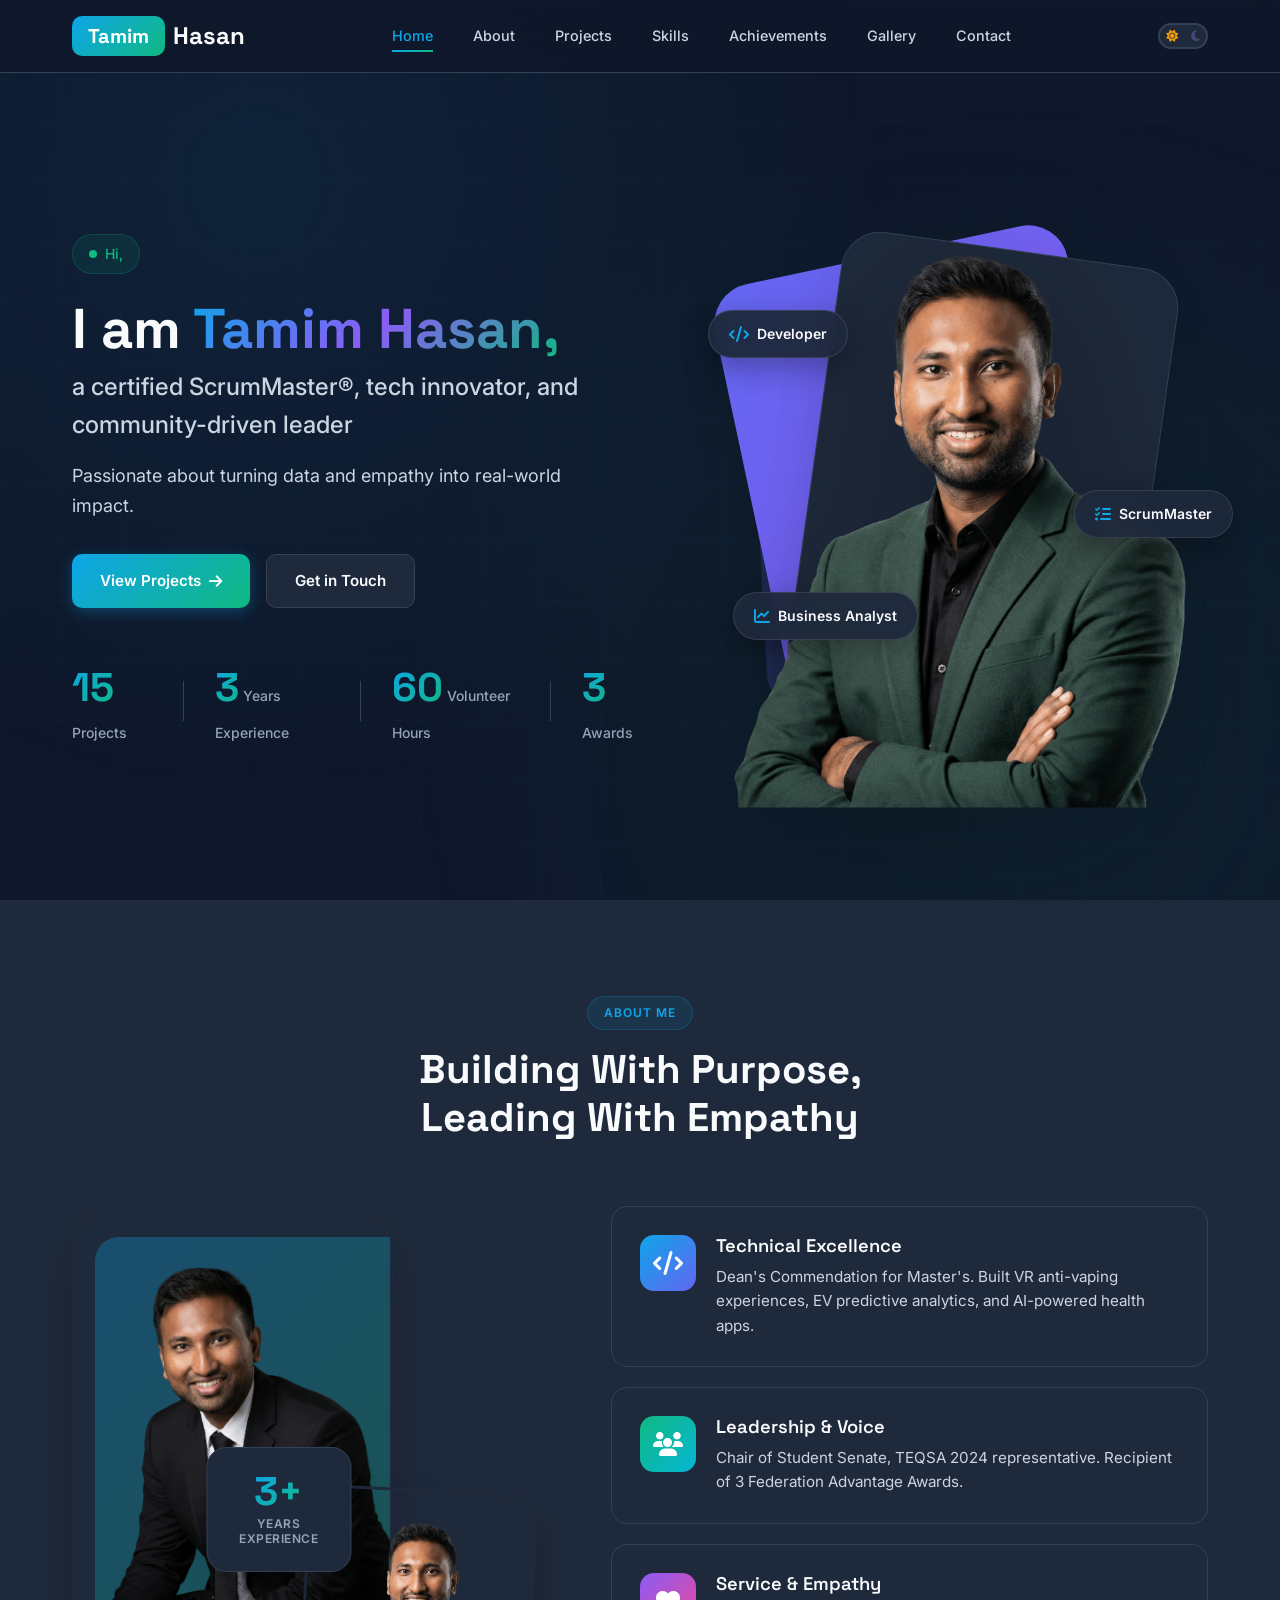
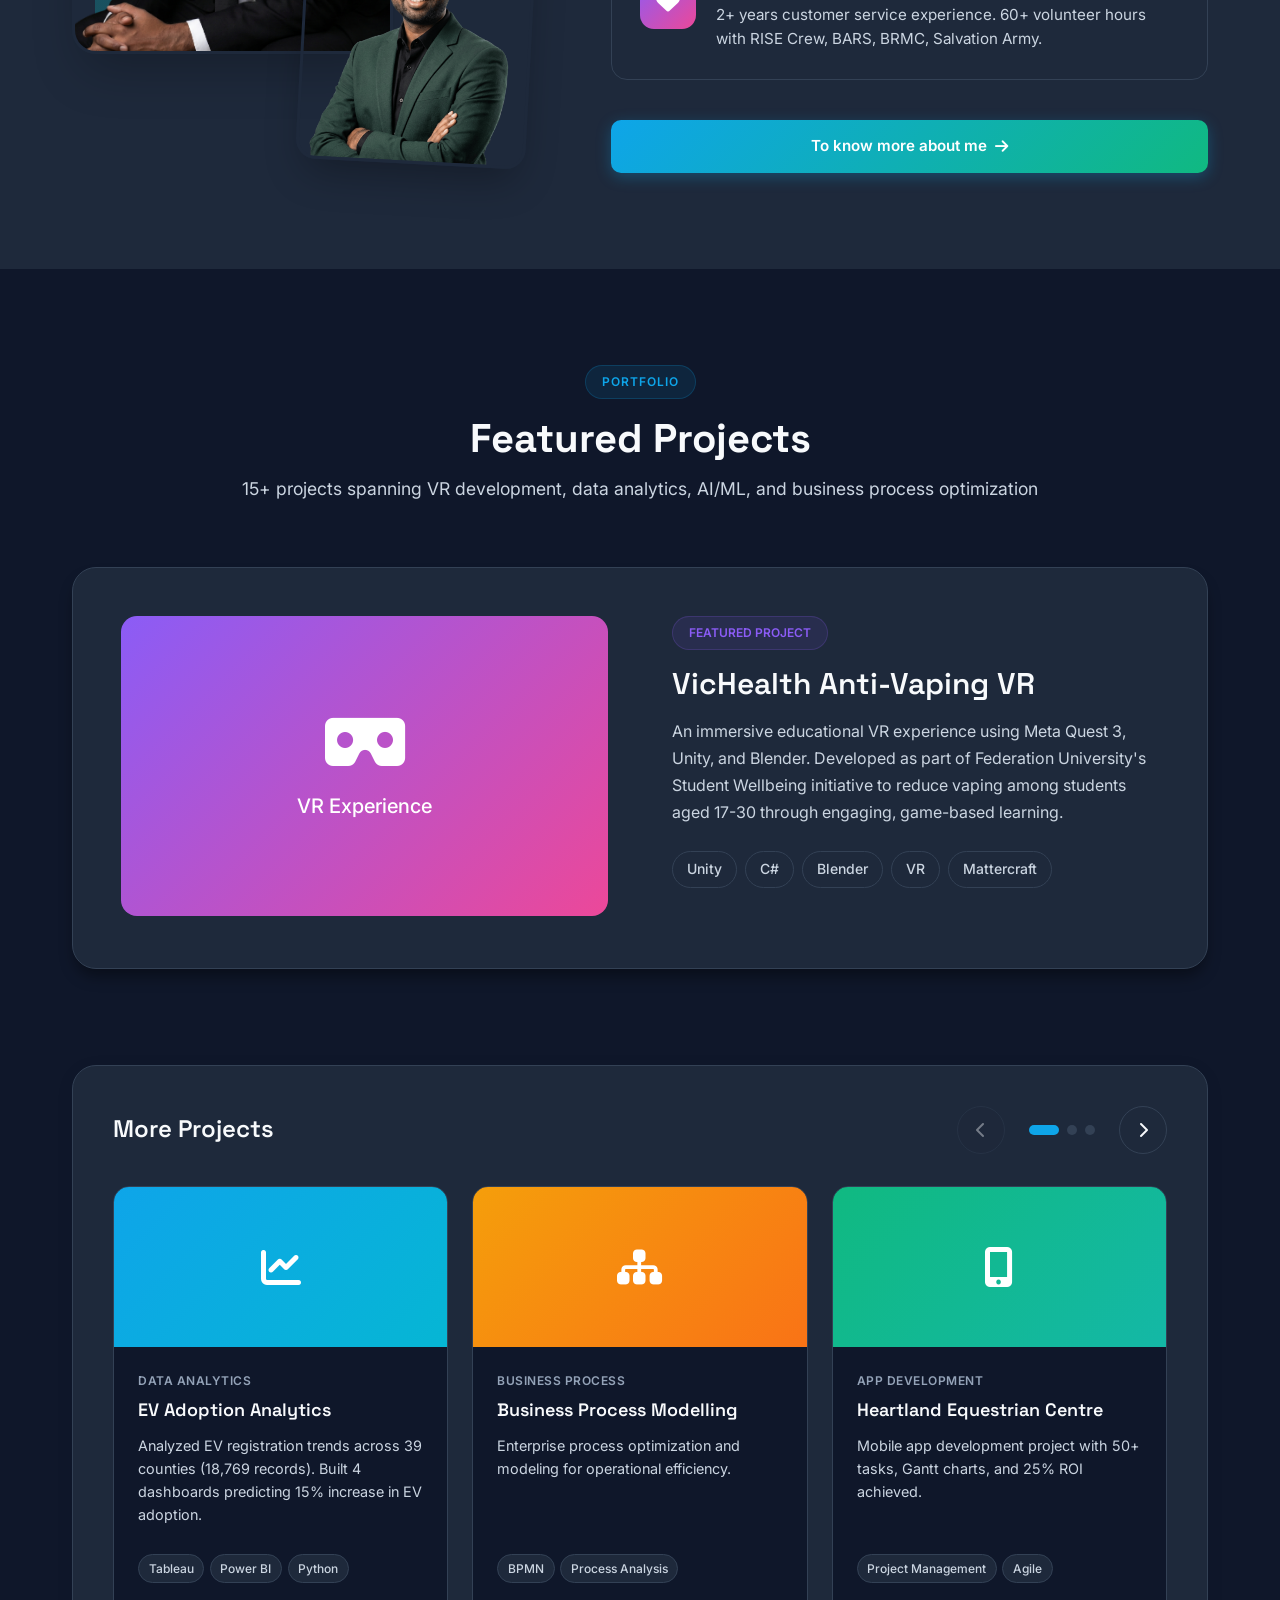
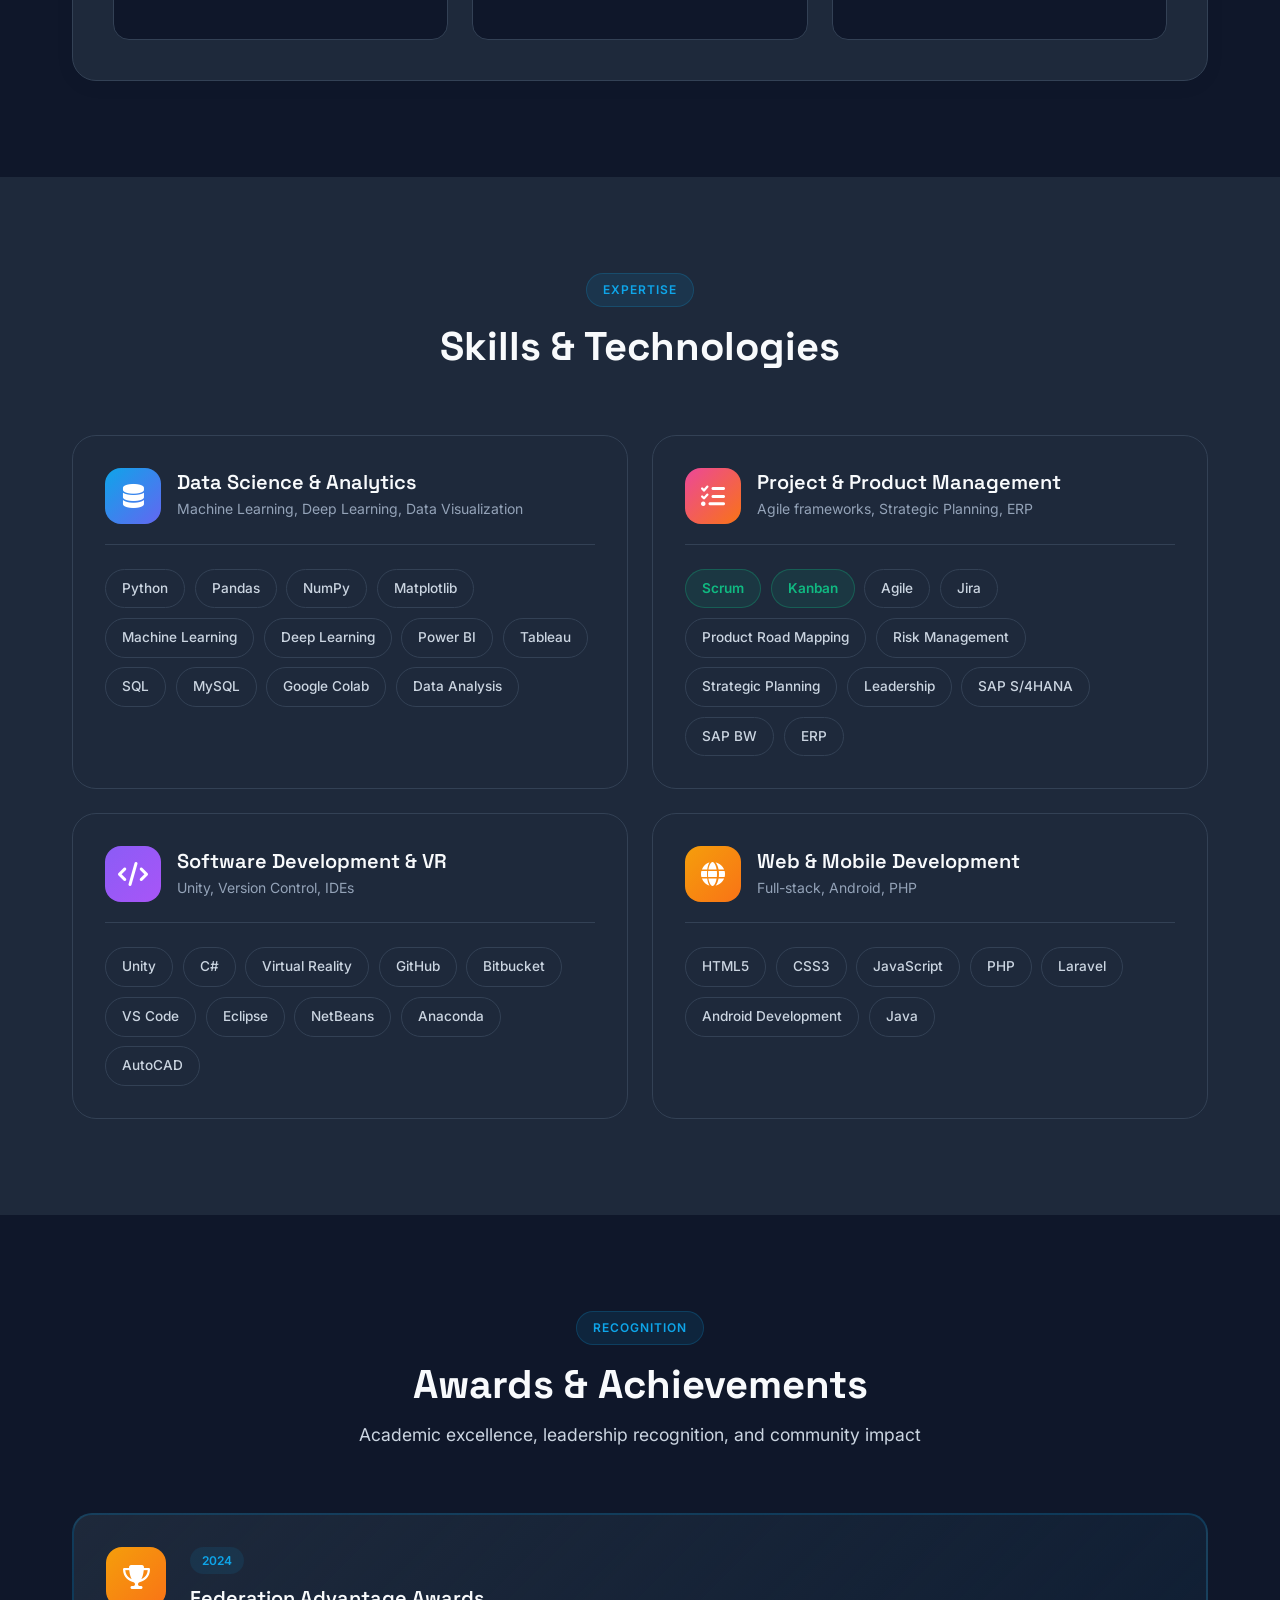
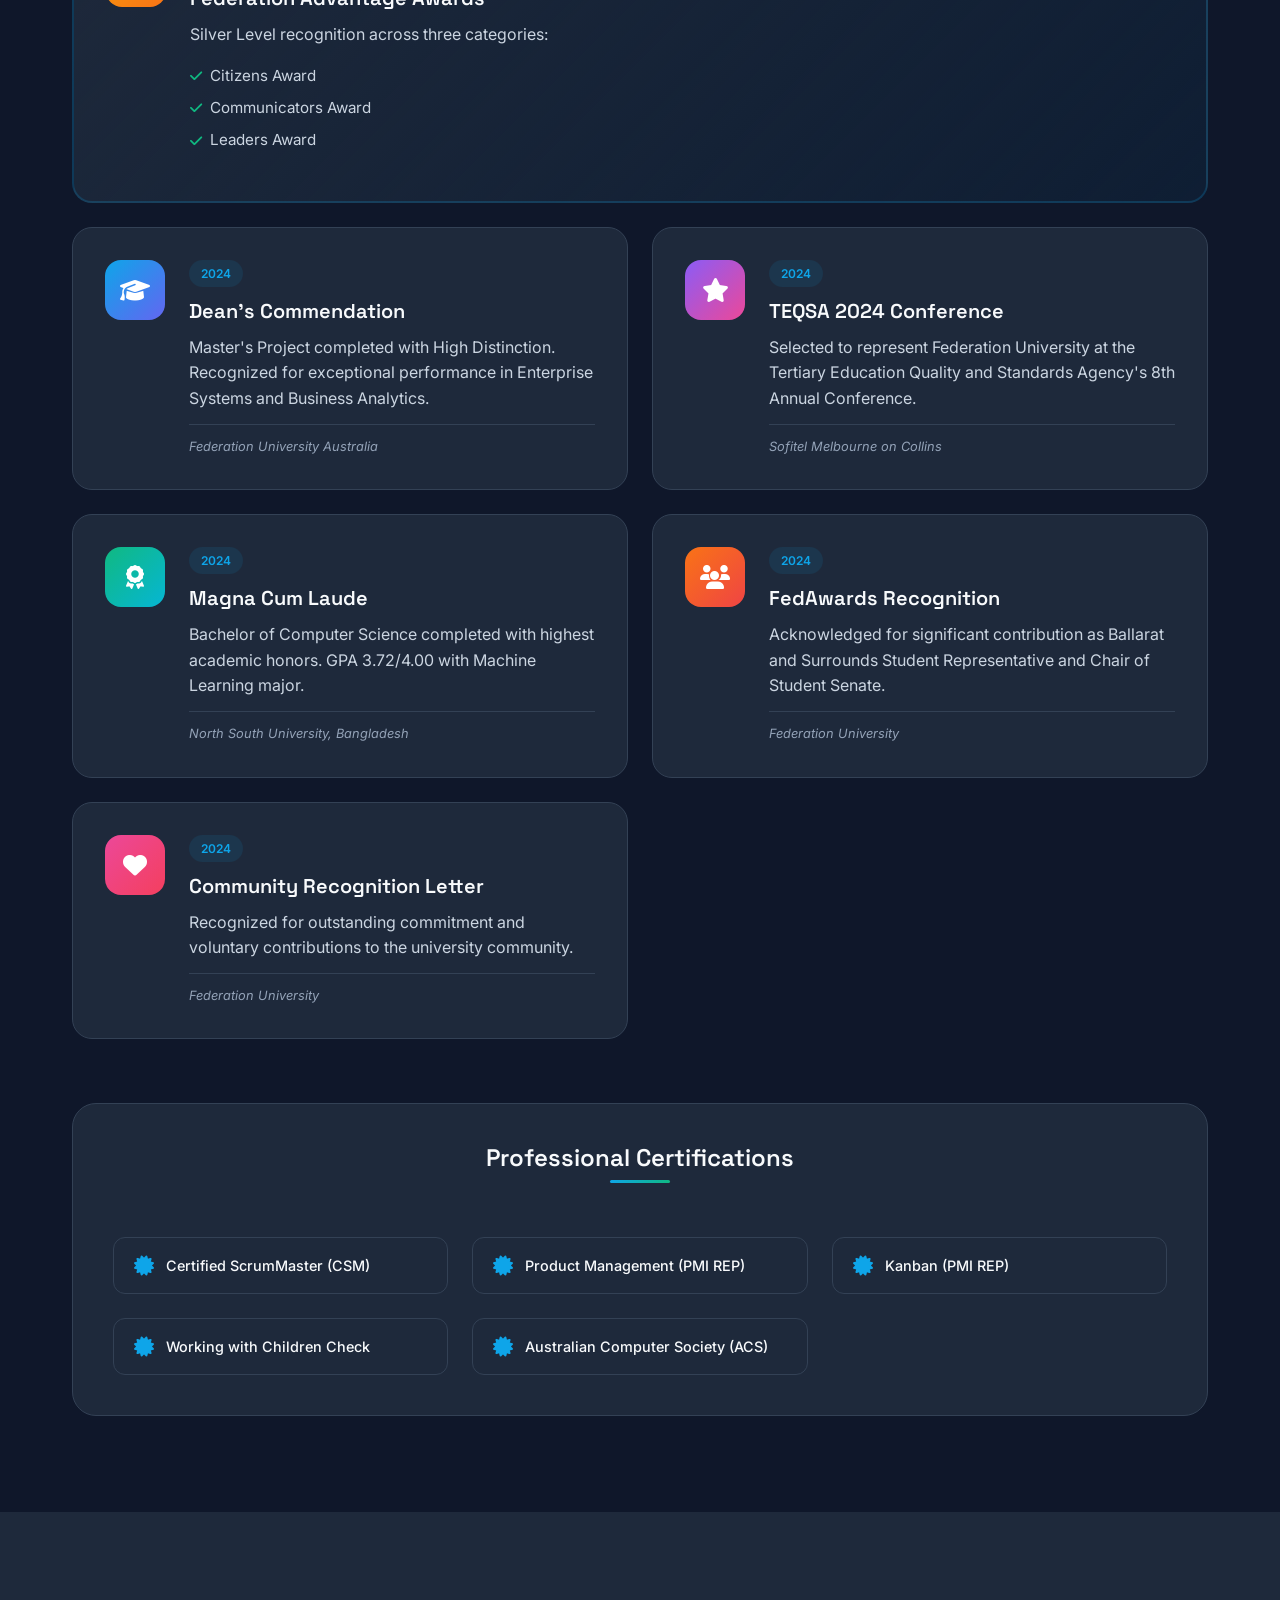
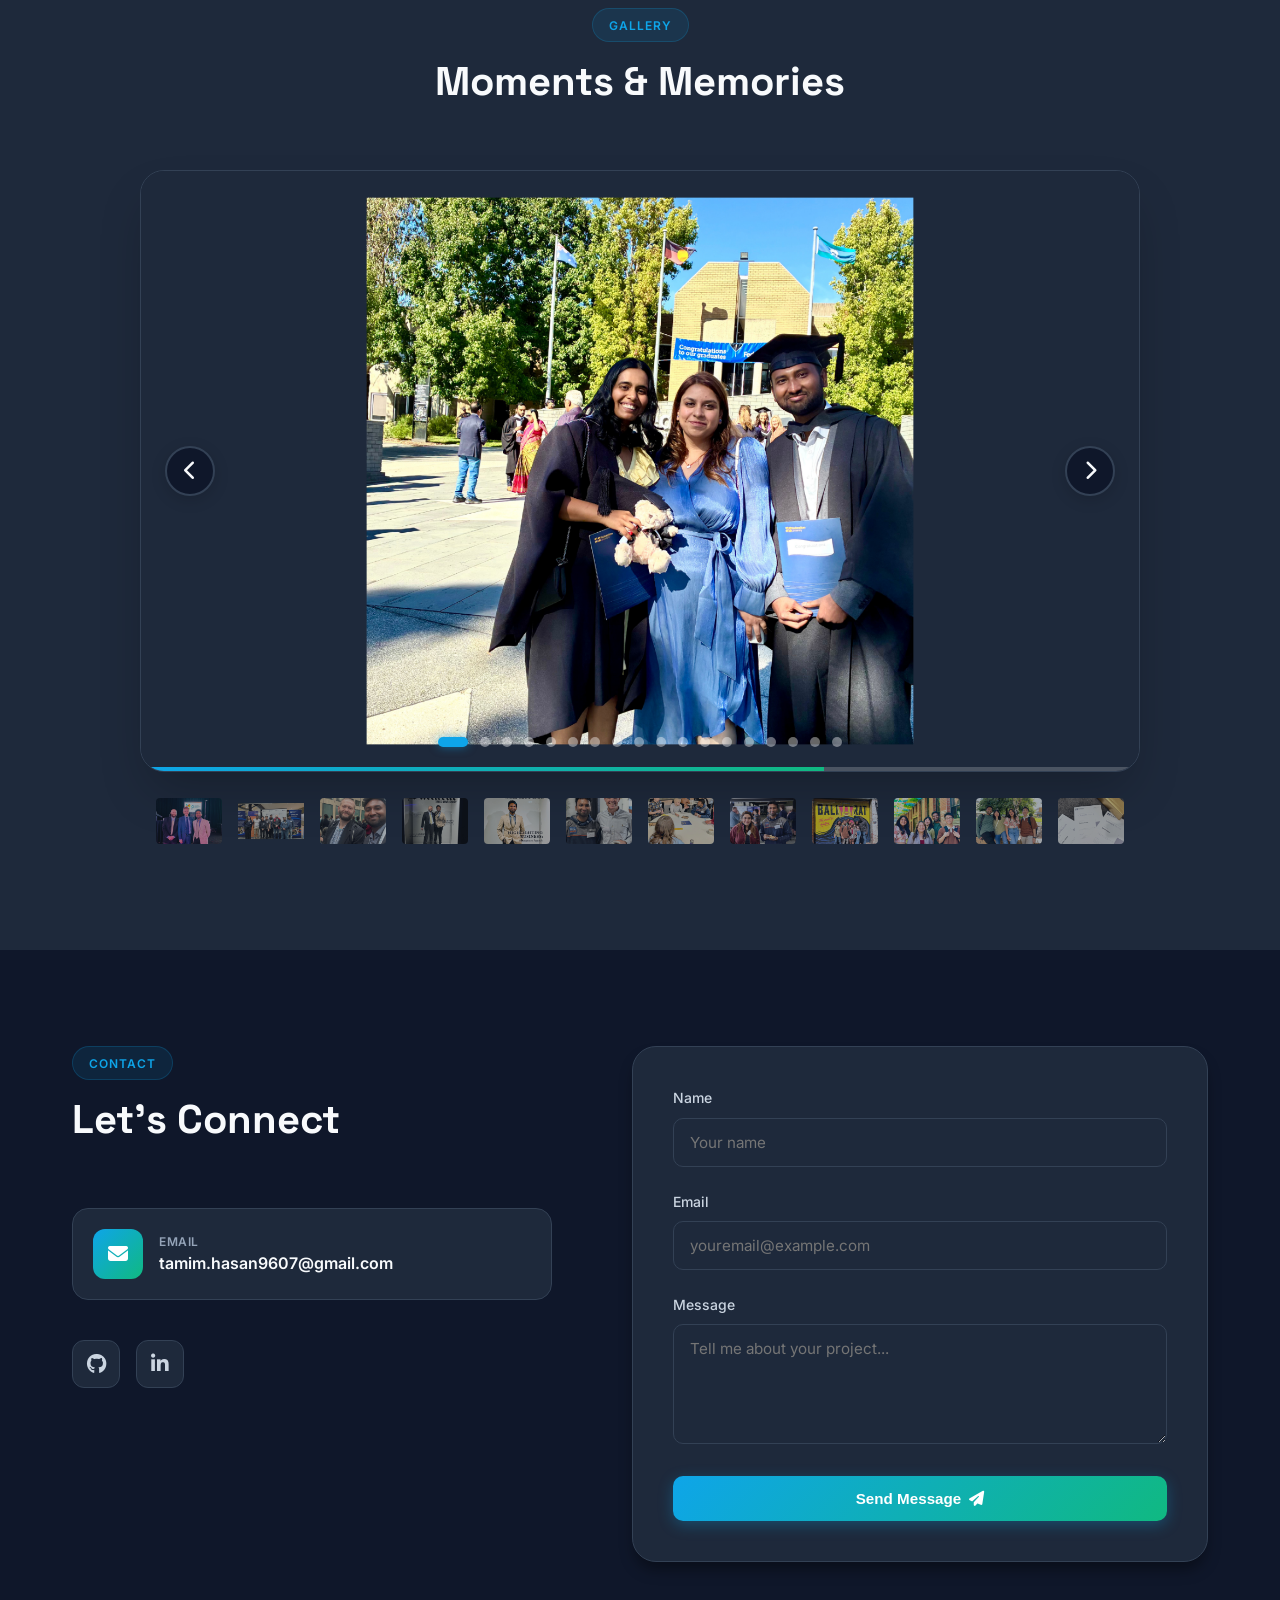
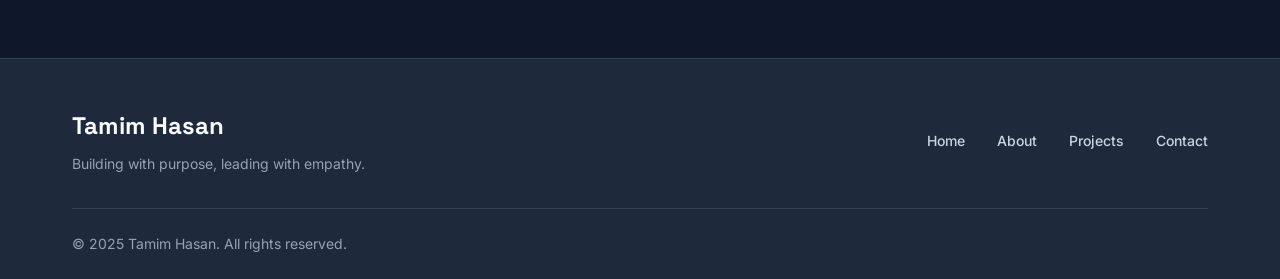
==== index.html @ 3835bb91 "c" ====
<!DOCTYPE html>
<html lang="en" data-theme="dark">
<head>
    <meta charset="UTF-8">
    <meta name="viewport" content="width=device-width, initial-scale=1.0">
    <title>Tamim Hasan | Tech Innovator & ScrumMaster</title>

    <link rel="preconnect" href="https://fonts.googleapis.com">
    <link rel="preconnect" href="https://fonts.gstatic.com" crossorigin>
    <link href="https://fonts.googleapis.com/css2?family=Inter:wght@300;400;500;600;700&family=Space+Grotesk:wght@500;600;700&display=swap" rel="stylesheet">
    <link rel="stylesheet" href="https://cdnjs.cloudflare.com/ajax/libs/font-awesome/6.4.0/css/all.min.css">

    <link rel="stylesheet" href="styles.css">
<base target="_blank">
</head>
<body>
    <div class="bg-pattern"></div>
    <div class="bg-gradient"></div>

    <nav class="navbar" id="navbar">
        <div class="nav-container">
            <a href="#home" class="nav-logo">
                <span class="logo-mark">Tamim</span>
                <span class="logo-text">Hasan</span>
            </a>

            <ul class="nav-menu" id="navMenu">
                <li><a href="#home" class="nav-link active">Home</a></li>
                <li><a href="#about" class="nav-link">About</a></li>
                <li><a href="#projects" class="nav-link">Projects</a></li>
                <li><a href="#skills" class="nav-link">Skills</a></li>
                <li><a href="#achievements" class="nav-link">Achievements</a></li>
                <li><a href="#gallery" class="nav-link">Gallery</a></li>
                <li><a href="#contact" class="nav-link">Contact</a></li>
            </ul>

            <div class="nav-actions">
                <button class="theme-toggle" id="themeToggle" aria-label="Toggle theme">
                    <i class="fas fa-sun"></i>
                    <i class="fas fa-moon"></i>
                </button>
                <button class="hamburger" id="hamburger" aria-label="Menu">
                    <span></span>
                    <span></span>
                </button>
            </div>
        </div>
    </nav>

    <section id="home" class="hero">
        <div class="hero-container">
            <div class="hero-content" data-animate="fade-up">
                <div class="hero-badge">
                    <span class="badge-pulse"></span>
                    <span>Hi,</span>
                </div>

                <h1 class="hero-title">
                    I am <span class="text-gradient">Tamim Hasan,</span>
                </h1>

                <p class="hero-subtitle">
                    a certified ScrumMaster®, tech innovator, and community-driven leader
                </p>

                <p class="hero-description">
                    Passionate about turning data and empathy into real-world impact.
                </p>

                <div class="hero-actions">
                    <a href="#projects" class="btn btn-primary">
                        View Projects <i class="fas fa-arrow-right"></i>
                    </a>
                    <a href="#contact" class="btn btn-secondary">Get in Touch</a>
                </div>

                <div class="hero-stats">
                    <div class="stat-item">
                        <span class="stat-number" data-count="15">0</span>
                        <span class="stat-label">Projects</span>
                    </div>
                    <div class="stat-divider"></div>
                    <div class="stat-item">
                        <span class="stat-number" data-count="3">0</span>
                        <span class="stat-label">Years Experience</span>
                    </div>
                    <div class="stat-divider"></div>
                    <div class="stat-item">
                        <span class="stat-number" data-count="60">0</span>
                        <span class="stat-label">Volunteer Hours</span>
                    </div>
                    <div class="stat-divider"></div>
                    <div class="stat-item">
                        <span class="stat-number" data-count="3">0</span>
                        <span class="stat-label">Awards</span>
                    </div>
                </div>
            </div>

            <div class="hero-visual" data-animate="fade-up" data-delay="200">
                <div class="geometric-profile">
                    <div class="geo-shape shape-1"></div>
                    <div class="geo-shape shape-2"></div>
                    <div class="geo-shape shape-3"></div>

                    <div class="geo-image-container">
                        <img src="tamim.png" alt="Tamim Hasan" class="geo-image">
                    </div>

                    <div class="floating-tag tag-dev">
                        <i class="fas fa-code"></i>
                        <span>Developer</span>
                    </div>

                    <div class="floating-tag tag-scrum">
                        <i class="fas fa-tasks"></i>
                        <span>ScrumMaster</span>
                    </div>

                    <div class="floating-tag tag-analyst">
                        <i class="fas fa-chart-line"></i>
                        <span>Business Analyst</span>
                    </div>
                </div>
            </div>
        </div>
    </section>

<section id="about" class="about section-padding">
    <div class="container">
        <div class="section-header" data-animate="fade-up">
            <span class="section-tag">About Me</span>
            <h2 class="section-title">Building With Purpose,<br>Leading With Empathy</h2>
        </div>

        <div class="about-grid-modern">
            <!-- Left: Visual Story -->
            <div class="about-visual-story" data-animate="fade-right">
                <div class="image-collage">
                    <div class="image-main">
                        <img src="tamim3.png" alt="Tamim Hasan Portrait" class="img-main">
                        <div class="image-accent-shape"></div>
                    </div>
                    <div class="image-secondary">
                        <img src="tamim.png" alt="Tamim Hasan Professional" class="img-secondary">
                    </div>
                    <div class="experience-float">
                        <span class="exp-number">3+</span>
                        <span class="exp-text">Years<br>Experience</span>
                    </div>
                </div>
            </div>

            <!-- Right: Content -->
            <div class="about-content-modern" data-animate="fade-left">


                <div class="info-cards-grid">
                    <div class="info-card-modern">
                        <div class="card-icon blue">
                            <i class="fas fa-code"></i>
                        </div>
                        <div class="card-content">
                            <h3>Technical Excellence</h3>
                            <p>Dean's Commendation for Master's. Built VR anti-vaping experiences, EV predictive analytics, and AI-powered health apps.</p>
                        </div>
                        <div class="card-hover-line"></div>
                    </div>

                    <div class="info-card-modern">
                        <div class="card-icon green">
                            <i class="fas fa-users"></i>
                        </div>
                        <div class="card-content">
                            <h3>Leadership & Voice</h3>
                            <p>Chair of Student Senate, TEQSA 2024 representative. Recipient of 3 Federation Advantage Awards.</p>
                        </div>
                        <div class="card-hover-line"></div>
                    </div>

                    <div class="info-card-modern">
                        <div class="card-icon purple">
                            <i class="fas fa-heart"></i>
                        </div>
                        <div class="card-content">
                            <h3>Service & Empathy</h3>
                            <p>2+ years customer service experience. 60+ volunteer hours with RISE Crew, BARS, BRMC, Salvation Army.</p>
                        </div>
                        <div class="card-hover-line"></div>
                    </div>
                </div>
                <a href="about-details.html"  class="btn btn-primary">
                        To know more about me <i class="fas fa-arrow-right"></i>
                    </a>
            </div>
        </div>
    </div>
</section>

<section id="projects" class="projects section-padding">
    <div class="container">
        <div class="section-header" data-animate="fade-up">
            <span class="section-tag">Portfolio</span>
            <h2 class="section-title">Featured Projects</h2>
            <p class="section-subtitle">15+ projects spanning VR development, data analytics, AI/ML, and business process optimization</p>
        </div>

        <div class="projects-wrapper">
            <!-- Featured Project -->
             <a href="vr-project.html" style="text-decoration: none; display: block;">
                <div class="project-featured" data-animate="fade-up">
                    <div class="project-image">
                        <div class="project-frame purple-gradient">
                            <i class="fas fa-vr-cardboard"></i>
                            <span>VR Experience</span>
                        </div>
                    </div>
                    <div class="project-details">
                        <span class="project-label">Featured Project</span>

                        <h3 class="project-title">VicHealth Anti-Vaping VR</h3>
                        <p class="project-desc">An immersive educational VR experience using Meta Quest 3, Unity, and Blender. Developed as part of Federation University's Student Wellbeing initiative to reduce vaping among students aged 17-30 through engaging, game-based learning.</p>
                        <div class="tech-tags">
                            <span class="tech-tag">Unity</span>
                            <span class="tech-tag">C#</span>
                            <span class="tech-tag">Blender</span>
                            <span class="tech-tag">VR</span>
                            <span class="tech-tag">Mattercraft</span>
                        </div>
                    </div>
                </div>
            </a>



            <!-- Carousel Container -->
            <div class="projects-carousel-container" data-animate="fade-up" data-delay="200">
                <div class="carousel-header">
                    <h3 class="carousel-title">More Projects</h3>
                    <div class="carousel-controls">
                        <button class="carousel-btn prev" id="prevBtn" aria-label="Previous projects">
                            <i class="fas fa-chevron-left"></i>
                        </button>
                        <div class="carousel-dots" id="carouselDots">
                            <span class="dot active"></span>
                            <span class="dot"></span>
                            <span class="dot"></span>
                        </div>
                        <button class="carousel-btn next" id="nextBtn" aria-label="Next projects">
                            <i class="fas fa-chevron-right"></i>
                        </button>
                    </div>
                </div>

                <div class="carousel-wrapper">
                    <div class="carousel-track" id="carouselTrack">
                        <!-- Project 1 -->
                        <div class="carousel-slide">
                            <div class="project-card">
                                <div class="card-image blue-gradient">
                                    <i class="fas fa-chart-line"></i>
                                </div>
                                <div class="card-body">
                                    <span class="card-category">Data Analytics</span>
                                    <h4>EV Adoption Analytics</h4>
                                    <p>Analyzed EV registration trends across 39 counties (18,769 records). Built 4 dashboards predicting 15% increase in EV adoption.</p>
                                    <div class="tech-tags small">
                                        <span class="tech-tag">Tableau</span>
                                        <span class="tech-tag">Power BI</span>
                                        <span class="tech-tag">Python</span>
                                    </div>
                                </div>
                            </div>
                        </div>

                        <!-- Project 2 -->
                        <div class="carousel-slide">
                            <div class="project-card">
                                <div class="card-image orange-gradient">
                                    <i class="fas fa-sitemap"></i>
                                </div>
                                <div class="card-body">
                                    <span class="card-category">Business Process</span>
                                    <h4>Business Process Modelling</h4>
                                    <p>Enterprise process optimization and modeling for operational efficiency.</p>
                                    <div class="tech-tags small">
                                        <span class="tech-tag">BPMN</span>
                                        <span class="tech-tag">Process Analysis</span>
                                    </div>
                                </div>
                            </div>
                        </div>

                        <!-- Project 3 -->
                        <div class="carousel-slide">
                            <div class="project-card">
                                <div class="card-image green-gradient">
                                    <i class="fas fa-mobile-alt"></i>
                                </div>
                                <div class="card-body">
                                    <span class="card-category">App Development</span>
                                    <h4>Heartland Equestrian Centre</h4>
                                    <p>Mobile app development project with 50+ tasks, Gantt charts, and 25% ROI achieved.</p>
                                    <div class="tech-tags small">
                                        <span class="tech-tag">Project Management</span>
                                        <span class="tech-tag">Agile</span>
                                    </div>
                                </div>
                            </div>
                        </div>

                        <!-- Project 4 -->
                        <div class="carousel-slide">
                            <div class="project-card">
                                <div class="card-image pink-gradient">
                                    <i class="fas fa-bicycle"></i>
                                </div>
                                <div class="card-body">
                                    <span class="card-category">ERP Research</span>
                                    <h4>Global Bike Group ERP</h4>
                                    <p>Evaluated SAP S/4HANA, Oracle ERP Cloud, and Microsoft Dynamics for supply chain management.</p>
                                    <div class="tech-tags small">
                                        <span class="tech-tag">SAP</span>
                                        <span class="tech-tag">ERP</span>
                                        <span class="tech-tag">Research</span>
                                    </div>
                                </div>
                            </div>
                        </div>

                        <!-- Project 5 -->
                        <div class="carousel-slide">
                            <div class="project-card">
                                <div class="card-image red-gradient">
                                    <i class="fas fa-link"></i>
                                </div>
                                <div class="card-body">
                                    <span class="card-category">Blockchain</span>
                                    <h4>Blockchain in Supply Chains</h4>
                                    <p>Research on blockchain integration for sustainability. Identified 7 adoption barriers and 5 recommendations.</p>
                                    <div class="tech-tags small">
                                        <span class="tech-tag">Blockchain</span>
                                        <span class="tech-tag">Sustainability</span>
                                    </div>
                                </div>
                            </div>
                        </div>

                        <!-- Project 6 -->
                        <div class="carousel-slide">
                            <div class="project-card">
                                <div class="card-image teal-gradient">
                                    <i class="fas fa-fingerprint"></i>
                                </div>
                                <div class="card-body">
                                    <span class="card-category">Research</span>
                                    <h4>Biometrics Impact Study</h4>
                                    <p>Privacy & Public Perception in Supermarket Shopping - research on biometric technology acceptance.</p>
                                    <div class="tech-tags small">
                                        <span class="tech-tag">Research</span>
                                        <span class="tech-tag">Privacy</span>
                                    </div>
                                </div>
                            </div>
                        </div>

                        <!-- Project 7 -->
                        <div class="carousel-slide">
                            <div class="project-card">
                                <div class="card-image indigo-gradient">
                                    <i class="fas fa-lungs"></i>
                                </div>
                                <div class="card-body">
                                    <span class="card-category">Deep Learning</span>
                                    <h4>COVID-19 & TB Classification</h4>
                                    <p>CNN, MobileNetV2, ResNet50 models achieving 99% accuracy for X-ray image classification.</p>
                                    <div class="tech-tags small">
                                        <span class="tech-tag">Deep Learning</span>
                                        <span class="tech-tag">CNN</span>
                                        <span class="tech-tag">Healthcare AI</span>
                                    </div>
                                </div>
                            </div>
                        </div>

                        <!-- Project 8 -->
                        <div class="carousel-slide">
                            <div class="project-card">
                                <div class="card-image cyan-gradient">
                                    <i class="fas fa-truck"></i>
                                </div>
                                <div class="card-body">
                                    <span class="card-category">Supply Chain</span>
                                    <h4>Supply Chain Optimization</h4>
                                    <p>DataCo Global supply chain analysis using ML for demand forecasting and inventory optimization.</p>
                                    <div class="tech-tags small">
                                        <span class="tech-tag">ML</span>
                                        <span class="tech-tag">Power BI</span>
                                        <span class="tech-tag">Optimization</span>
                                    </div>
                                </div>
                            </div>
                        </div>

                        <!-- Project 9 -->
                        <div class="carousel-slide">
                            <div class="project-card">
                                <div class="card-image rose-gradient">
                                    <i class="fas fa-heartbeat"></i>
                                </div>
                                <div class="card-body">
                                    <span class="card-category">Healthcare AI</span>
                                    <h4>Cardio Predict</h4>
                                    <p>Web-integrated ML approach for cardiac health surveillance using Explainable AI. 94% accuracy.</p>
                                    <div class="tech-tags small">
                                        <span class="tech-tag">Python</span>
                                        <span class="tech-tag">XAI</span>
                                        <span class="tech-tag">Random Forest</span>
                                    </div>
                                </div>
                            </div>
                        </div>
                    </div>
                </div>
            </div>
        </div>
    </div>
</section>

  <section id="skills" class="skills section-padding">
    <div class="container">
        <div class="section-header" data-animate="fade-up">
            <span class="section-tag">Expertise</span>
            <h2 class="section-title">Skills & Technologies</h2>
        </div>

        <div class="skills-grid-comprehensive">
            <!-- Data Science & Analytics -->
            <div class="skill-category" data-animate="fade-up" data-delay="100">
                <div class="skill-header-modern">
                    <div class="skill-icon-large blue">
                        <i class="fas fa-database"></i>
                    </div>
                    <div class="skill-title-wrap">
                        <h3>Data Science & Analytics</h3>
                        <p>Machine Learning, Deep Learning, Data Visualization</p>
                    </div>
                </div>
                <div class="skill-tags-modern">
                    <span class="skill-tag">Python</span>
                    <span class="skill-tag">Pandas</span>
                    <span class="skill-tag">NumPy</span>
                    <span class="skill-tag">Matplotlib</span>
                    <span class="skill-tag">Machine Learning</span>
                    <span class="skill-tag">Deep Learning</span>
                    <span class="skill-tag">Power BI</span>
                    <span class="skill-tag">Tableau</span>
                    <span class="skill-tag">SQL</span>
                    <span class="skill-tag">MySQL</span>
                    <span class="skill-tag">Google Colab</span>
                    <span class="skill-tag">Data Analysis</span>
                </div>
            </div>

            <!-- Project & Product Management -->
            <div class="skill-category" data-animate="fade-up" data-delay="150">
                <div class="skill-header-modern">
                    <div class="skill-icon-large pink">
                        <i class="fas fa-tasks"></i>
                    </div>
                    <div class="skill-title-wrap">
                        <h3>Project & Product Management</h3>
                        <p>Agile frameworks, Strategic Planning, ERP</p>
                    </div>
                </div>
                <div class="skill-tags-modern">
                    <span class="skill-tag highlight">Scrum</span>
                    <span class="skill-tag highlight">Kanban</span>
                    <span class="skill-tag">Agile</span>
                    <span class="skill-tag">Jira</span>
                    <span class="skill-tag">Product Road Mapping</span>
                    <span class="skill-tag">Risk Management</span>
                    <span class="skill-tag">Strategic Planning</span>
                    <span class="skill-tag">Leadership</span>
                    <span class="skill-tag">SAP S/4HANA</span>
                    <span class="skill-tag">SAP BW</span>
                    <span class="skill-tag">ERP</span>
                </div>
            </div>

            <!-- Software Development & VR -->
            <div class="skill-category" data-animate="fade-up" data-delay="200">
                <div class="skill-header-modern">
                    <div class="skill-icon-large purple">
                        <i class="fas fa-code"></i>
                    </div>
                    <div class="skill-title-wrap">
                        <h3>Software Development & VR</h3>
                        <p>Unity, Version Control, IDEs</p>
                    </div>
                </div>
                <div class="skill-tags-modern">
                    <span class="skill-tag">Unity</span>
                    <span class="skill-tag">C#</span>
                    <span class="skill-tag">Virtual Reality</span>
                    <span class="skill-tag">GitHub</span>
                    <span class="skill-tag">Bitbucket</span>
                    <span class="skill-tag">VS Code</span>
                    <span class="skill-tag">Eclipse</span>
                    <span class="skill-tag">NetBeans</span>
                    <span class="skill-tag">Anaconda</span>
                    <span class="skill-tag">AutoCAD</span>
                </div>
            </div>

            <!-- Web Development -->
            <div class="skill-category" data-animate="fade-up" data-delay="250">
                <div class="skill-header-modern">
                    <div class="skill-icon-large orange">
                        <i class="fas fa-globe"></i>
                    </div>
                    <div class="skill-title-wrap">
                        <h3>Web & Mobile Development</h3>
                        <p>Full-stack, Android, PHP</p>
                    </div>
                </div>
                <div class="skill-tags-modern">
                    <span class="skill-tag">HTML5</span>
                    <span class="skill-tag">CSS3</span>
                    <span class="skill-tag">JavaScript</span>
                    <span class="skill-tag">PHP</span>
                    <span class="skill-tag">Laravel</span>
                    <span class="skill-tag">Android Development</span>
                    <span class="skill-tag">Java</span>
                </div>
            </div>
        </div>
    </div>
</section>

<section id="achievements" class="achievements section-padding">
    <div class="container">
        <div class="section-header" data-animate="fade-up">
            <span class="section-tag">Recognition</span>
            <h2 class="section-title">Awards & Achievements</h2>
            <p class="section-subtitle">Academic excellence, leadership recognition, and community impact</p>
        </div>

        <div class="achievements-grid">
            <!-- Academic Excellence -->
            <div class="achievement-card featured" data-animate="fade-up" data-delay="100">
                <div class="achievement-icon gold">
                    <i class="fas fa-trophy"></i>
                </div>
                <div class="achievement-content">
                    <span class="achievement-year">2024</span>
                    <h3>Federation Advantage Awards</h3>
                    <p class="achievement-desc">Silver Level recognition across three categories:</p>
                    <ul class="achievement-list">
                        <li><i class="fas fa-check"></i> Citizens Award</li>
                        <li><i class="fas fa-check"></i> Communicators Award</li>
                        <li><i class="fas fa-check"></i> Leaders Award</li>
                    </ul>
                </div>
            </div>

            <!-- Dean's Recognition -->
            <div class="achievement-card" data-animate="fade-up" data-delay="150">
                <div class="achievement-icon blue">
                    <i class="fas fa-graduation-cap"></i>
                </div>
                <div class="achievement-content">
                    <span class="achievement-year">2024</span>
                    <h3>Dean's Commendation</h3>
                    <p class="achievement-desc">Master's Project completed with High Distinction. Recognized for exceptional performance in Enterprise Systems and Business Analytics.</p>
                    <span class="achievement-issuer">Federation University Australia</span>
                </div>
            </div>

            <!-- TEQSA Representation -->
            <div class="achievement-card" data-animate="fade-up" data-delay="200">
                <div class="achievement-icon purple">
                    <i class="fas fa-star"></i>
                </div>
                <div class="achievement-content">
                    <span class="achievement-year">2024</span>
                    <h3>TEQSA 2024 Conference</h3>
                    <p class="achievement-desc">Selected to represent Federation University at the Tertiary Education Quality and Standards Agency's 8th Annual Conference.</p>
                    <span class="achievement-issuer">Sofitel Melbourne on Collins</span>
                </div>
            </div>

            <!-- Academic Honors -->
            <div class="achievement-card" data-animate="fade-up" data-delay="250">
                <div class="achievement-icon green">
                    <i class="fas fa-award"></i>
                </div>
                <div class="achievement-content">
                    <span class="achievement-year">2024</span>
                    <h3>Magna Cum Laude</h3>
                    <p class="achievement-desc">Bachelor of Computer Science completed with highest academic honors. GPA 3.72/4.00 with Machine Learning major.</p>
                    <span class="achievement-issuer">North South University, Bangladesh</span>
                </div>
            </div>

            <!-- Senate Recognition -->
            <div class="achievement-card" data-animate="fade-up" data-delay="300">
                <div class="achievement-icon orange">
                    <i class="fas fa-users"></i>
                </div>
                <div class="achievement-content">
                    <span class="achievement-year">2024</span>
                    <h3>FedAwards Recognition</h3>
                    <p class="achievement-desc">Acknowledged for significant contribution as Ballarat and Surrounds Student Representative and Chair of Student Senate.</p>
                    <span class="achievement-issuer">Federation University</span>
                </div>
            </div>

            <!-- Community Recognition -->
            <div class="achievement-card" data-animate="fade-up" data-delay="350">
                <div class="achievement-icon pink">
                    <i class="fas fa-heart"></i>
                </div>
                <div class="achievement-content">
                    <span class="achievement-year">2024</span>
                    <h3>Community Recognition Letter</h3>
                    <p class="achievement-desc">Recognized for outstanding commitment and voluntary contributions to the university community.</p>
                    <span class="achievement-issuer">Federation University</span>
                </div>
            </div>
        </div>

        <!-- Certifications Row -->
        <div class="certifications-section" data-animate="fade-up" data-delay="400">
            <h3 class="cert-title">Professional Certifications</h3>
            <div class="cert-grid">
                <div class="cert-item">
                    <i class="fas fa-certificate"></i>
                    <span>Certified ScrumMaster (CSM)</span>
                </div>
                <div class="cert-item">
                    <i class="fas fa-certificate"></i>
                    <span>Product Management (PMI REP)</span>
                </div>
                <div class="cert-item">
                    <i class="fas fa-certificate"></i>
                    <span>Kanban (PMI REP)</span>
                </div>

                <div class="cert-item">
                    <i class="fas fa-certificate"></i>
                    <span>Working with Children Check</span>
                </div>
                <div class="cert-item">
                    <i class="fas fa-certificate"></i>
                    <span>Australian Computer Society (ACS)</span>
                </div>
            </div>
        </div>
    </div>
</section>

<section id="gallery" class="gallery section-padding">
    <div class="container">
        <div class="section-header" data-animate="fade-up">
            <span class="section-tag">Gallery</span>
            <h2 class="section-title">Moments & Memories</h2>
        </div>

        <div class="gallery-showcase" data-animate="fade-up" data-delay="200">
            <!-- Main Slider -->
            <div class="gallery-slider">
                <div class="gallery-track" id="galleryTrack">

                    <!-- Slide 1 -->
                    <div class="gallery-slide active">
                        <div class="slide-image-wrapper full">
                            <img src="1.png" alt="Gallery Image 1" class="gallery-img">
                        </div>
                    </div>

                    <!-- Slide 2 -->
                    <div class="gallery-slide">
                        <div class="slide-image-wrapper full">
                            <img src="2.png" alt="Gallery Image 2" class="gallery-img">
                        </div>
                    </div>

                    <!-- Slide 3 -->
                    <div class="gallery-slide">
                        <div class="slide-image-wrapper full">
                            <img src="3.png" alt="Gallery Image 3" class="gallery-img">
                        </div>
                    </div>

                    <!-- Slide 4 -->
                    <div class="gallery-slide">
                        <div class="slide-image-wrapper full">
                            <img src="4.png" alt="Gallery Image 4" class="gallery-img">
                        </div>
                    </div>

                    <!-- Slide 5 -->
                    <div class="gallery-slide">
                        <div class="slide-image-wrapper full">
                            <img src="5.png" alt="Gallery Image 5" class="gallery-img">
                        </div>
                    </div>

                    <!-- Slide 6 -->
                    <div class="gallery-slide">
                        <div class="slide-image-wrapper full">
                            <img src="6.png" alt="Gallery Image 6" class="gallery-img">
                        </div>
                    </div>

                    <!-- Slide 7 -->
                    <div class="gallery-slide">
                        <div class="slide-image-wrapper full">
                            <img src="7.png" alt="Gallery Image 7" class="gallery-img">
                        </div>
                    </div>

                    <!-- Slide 8 -->
                    <div class="gallery-slide">
                        <div class="slide-image-wrapper full">
                            <img src="8.png" alt="Gallery Image 8" class="gallery-img">
                        </div>
                    </div>

                    <!-- Slide 9 -->
                    <div class="gallery-slide">
                        <div class="slide-image-wrapper full">
                            <img src="9.png" alt="Gallery Image 9" class="gallery-img">
                        </div>
                    </div>

                    <!-- Slide 10 -->
                    <div class="gallery-slide">
                        <div class="slide-image-wrapper full">
                            <img src="10.png" alt="Gallery Image 10" class="gallery-img">
                        </div>
                    </div>

                    <!-- Slide 11 -->
                    <div class="gallery-slide">
                        <div class="slide-image-wrapper full">
                            <img src="11.png" alt="Gallery Image 11" class="gallery-img">
                        </div>
                    </div>

                    <!-- Slide 12 -->
                    <div class="gallery-slide">
                        <div class="slide-image-wrapper full">
                            <img src="12.png" alt="Gallery Image 12" class="gallery-img">
                        </div>
                    </div>

                    <!-- Slide 13 -->
                    <div class="gallery-slide">
                        <div class="slide-image-wrapper full">
                            <img src="13.png" alt="Gallery Image 13" class="gallery-img">
                        </div>
                    </div>

                    <!-- Slide 14 -->
                    <div class="gallery-slide">
                        <div class="slide-image-wrapper full">
                            <img src="14.png" alt="Gallery Image 14" class="gallery-img">
                        </div>
                    </div>

                    <!-- Slide 15 -->
                    <div class="gallery-slide">
                        <div class="slide-image-wrapper full">
                            <img src="15.png" alt="Gallery Image 15" class="gallery-img">
                        </div>
                    </div>

                    <!-- Slide 16 -->
                    <div class="gallery-slide">
                        <div class="slide-image-wrapper full">
                            <img src="16.png" alt="Gallery Image 16" class="gallery-img">
                        </div>
                    </div>

                    <!-- Slide 17 -->
                    <div class="gallery-slide">
                        <div class="slide-image-wrapper full">
                            <img src="17.png" alt="Gallery Image 17" class="gallery-img">
                        </div>
                    </div>

                    <!-- Slide 18 -->
                    <div class="gallery-slide">
                        <div class="slide-image-wrapper full">
                            <img src="18.png" alt="Gallery Image 18" class="gallery-img">
                        </div>
                    </div>

                </div>

                <!-- Progress Bar -->
                <div class="gallery-progress">
                    <div class="progress-bar" id="progressBar"></div>
                </div>

                <!-- Navigation Arrows -->
                <button class="gallery-nav prev" id="galleryPrev" aria-label="Previous image">
                    <i class="fas fa-chevron-left"></i>
                </button>
                <button class="gallery-nav next" id="galleryNext" aria-label="Next image">
                    <i class="fas fa-chevron-right"></i>
                </button>

                <!-- Dot Indicators -->
                <div class="gallery-dots bottom" id="galleryDots"></div>
            </div>

            <!-- Thumbnail Navigation -->
            <div class="gallery-thumbnails" id="galleryThumbs">
                <div class="thumb active" data-index="0"><img src="1.png" alt="Thumb 1"></div>
                <div class="thumb" data-index="1"><img src="2.png" alt="Thumb 2"></div>
                <div class="thumb" data-index="2"><img src="3.png" alt="Thumb 3"></div>
                <div class="thumb" data-index="3"><img src="4.png" alt="Thumb 4"></div>
                <div class="thumb" data-index="4"><img src="5.png" alt="Thumb 5"></div>
                <div class="thumb" data-index="5"><img src="6.png" alt="Thumb 6"></div>
                <div class="thumb" data-index="6"><img src="7.png" alt="Thumb 7"></div>
                <div class="thumb" data-index="7"><img src="8.png" alt="Thumb 8"></div>
                <div class="thumb" data-index="8"><img src="9.png" alt="Thumb 9"></div>
                <div class="thumb" data-index="9"><img src="10.png" alt="Thumb 10"></div>
                <div class="thumb" data-index="10"><img src="11.png" alt="Thumb 11"></div>
                <div class="thumb" data-index="11"><img src="12.png" alt="Thumb 12"></div>
                <div class="thumb" data-index="12"><img src="13.png" alt="Thumb 13"></div>
                <div class="thumb" data-index="13"><img src="14.png" alt="Thumb 14"></div>
                <div class="thumb" data-index="14"><img src="15.png" alt="Thumb 15"></div>
                <div class="thumb" data-index="15"><img src="16.png" alt="Thumb 16"></div>
                <div class="thumb" data-index="16"><img src="17.png" alt="Thumb 17"></div>
                <div class="thumb" data-index="17"><img src="18.png" alt="Thumb 18"></div>
            </div>
        </div>
    </div>
</section>

    <section id="contact" class="contact section-padding">
        <div class="container">
            <div class="contact-wrapper">
                <div class="contact-info" data-animate="fade-right">
                    <div class="section-header left">
                        <span class="section-tag">Contact</span>
                        <h2 class="section-title">Let's Connect</h2>
                    </div>

                    <div class="contact-methods">
                        <div class="contact-method">
                            <div class="method-icon"><i class="fas fa-envelope"></i></div>
                            <div class="method-details">
                                <span class="method-label">Email</span>
                                <a href="mailto:tamim.hasan9607@gmail.com">tamim.hasan9607@gmail.com</a>
                            </div>
                        </div>
                    </div>

                    <div class="social-links">
                        <a href="https://github.com/tamimhasan9607" target="_blank" rel="noopener noreferrer" class="social-link" aria-label="GitHub">
                        <i class="fab fa-github"></i>
                    </a>
                    <a href="https://linkedin.com/in/tamim9607" target="_blank" rel="noopener noreferrer" class="social-link" aria-label="LinkedIn">
                        <i class="fab fa-linkedin-in"></i>
                    </a>
                    </div>
                </div>

                <div class="contact-form-wrapper" data-animate="fade-left">
                    <form id="contactForm" class="contact-form" action="https://formspree.io/f/mbdapydr" method="POST">
                        <div class="form-group">
                            <label for="name">Name</label>
                            <input type="text" id="name" name="name" placeholder="Your name" required>
                        </div>
                        <div class="form-group">
                            <label for="email">Email</label>
                            <input type="email" id="email" name="email" placeholder="youremail@example.com" required>
                        </div>
                        <div class="form-group">
                            <label for="message">Message</label>
                            <textarea id="message" name="message" rows="4" placeholder="Tell me about your project..." required></textarea>
                        </div>
                        <input type="hidden" name="_replyto" value="tamim.hasan9607@gmail.com">
                        <button type="submit" class="btn btn-primary btn-full">
                            <span>Send Message</span> <i class="fas fa-paper-plane"></i>
                        </button>
                    </form>
                </div>
            </div>
        </div>
    </section>

    <footer class="footer">
        <div class="container">
            <div class="footer-content">
                <div class="footer-brand">
                    <span class="footer-logo-text">Tamim Hasan</span>
                    <p>Building with purpose, leading with empathy.</p>
                </div>
                <div class="footer-links">
                    <a href="#home">Home</a>
                    <a href="#about">About</a>
                    <a href="#projects">Projects</a>
                    <a href="#contact">Contact</a>
                </div>
            </div>
            <div class="footer-bottom">
                <p>&copy; 2025 Tamim Hasan. All rights reserved.</p>
            </div>
        </div>
    </footer>

    <div class="toast" id="toast">
        <i class="fas fa-check-circle"></i>
        <span>Message sent successfully!</span>
    </div>

    <button class="scroll-top" id="scrollTop" aria-label="Scroll to top">
        <i class="fas fa-arrow-up"></i>
    </button>

    <script src="script.js"></script>
</body>
</html>
---- styles.css ----
/* ============================================
   🎨 EASY COLOR CUSTOMIZATION - CHANGE THESE
   ============================================ */
:root {
    /* Theme Colors */
    --bg-primary: #0f172a;
    --bg-secondary: #1e293b;
    --bg-card: #1e293b;
    --text-primary: #f8fafc;
    --text-secondary: #cbd5e1;
    --text-muted: #94a3b8;
    --border-color: #334155;

    /* Brand Colors */
    --primary: #0ea5e9;
    --secondary: #10b981;
    --accent: #8b5cf6;

    /* Geometric Shape Colors - CHANGE THESE EASILY */
    --geo-primary: #6366f1;      /* Main shape color */
    --geo-secondary: #8b5cf6;    /* Secondary shape color */
    --geo-tertiary: rgba(99, 102, 241, 0.2); /* Overlay */

    /* Light Mode Overrides */
    --geo-light-primary: #a7f3d0;
    --geo-light-secondary: #6ee7b7;
    --geo-light-tertiary: rgba(167, 243, 208, 0.3);

    /* Gradients */
    --gradient-primary: linear-gradient(135deg, #0ea5e9 0%, #10b981 100%);
    --gradient-text: linear-gradient(135deg, #0ea5e9 0%, #8b5cf6 50%, #10b981 100%);

    /* Shadows */
    --shadow-lg: 0 10px 15px -3px rgb(0 0 0 / 0.4);
    --shadow-xl: 0 20px 25px -5px rgb(0 0 0 / 0.5);
}

/* Light Theme */
[data-theme="light"] {
    --bg-primary: #ffffff;
    --bg-secondary: #f8fafc;
    --bg-card: #ffffff;
    --text-primary: #0f172a;
    --text-secondary: #475569;
    --text-muted: #64748b;
    --border-color: #e2e8f0;

    /* Use mint colors for light theme */
    --geo-primary: var(--geo-light-primary);
    --geo-secondary: var(--geo-light-secondary);
    --geo-tertiary: var(--geo-light-tertiary);
}

/* ============================================
   BASE STYLES
   ============================================ */
* {
    margin: 0;
    padding: 0;
    box-sizing: border-box;
}

html {
    scroll-behavior: smooth;
    font-size: 16px;
}

body {
    font-family: 'Inter', sans-serif;
    background-color: var(--bg-primary);
    color: var(--text-primary);
    line-height: 1.6;
    overflow-x: hidden;
}

.bg-pattern {
    position: fixed;
    top: 0;
    left: 0;
    width: 100%;
    height: 100%;
    background-image: linear-gradient(rgba(14, 165, 233, 0.03) 1px, transparent 1px),
                      linear-gradient(90deg, rgba(14, 165, 233, 0.03) 1px, transparent 1px);
    background-size: 60px 60px;
    pointer-events: none;
    z-index: 0;
}

.bg-gradient {
    position: fixed;
    top: 0;
    left: 0;
    width: 100%;
    height: 100%;
    background: radial-gradient(circle at 20% 20%, rgba(14, 165, 233, 0.08) 0%, transparent 50%),
                radial-gradient(circle at 80% 80%, rgba(16, 185, 129, 0.08) 0%, transparent 50%);
    pointer-events: none;
    z-index: 0;
}

.container {
    max-width: 1200px;
    margin: 0 auto;
    padding: 0 2rem;
    position: relative;
    z-index: 1;
}

.section-padding {
    padding: 6rem 0;
}

h1, h2, h3, h4 {
    font-family: 'Space Grotesk', sans-serif;
    font-weight: 600;
    line-height: 1.2;
}

.text-gradient {
    background: var(--gradient-text);
    -webkit-background-clip: text;
    -webkit-text-fill-color: transparent;
    background-clip: text;
}

/* ============================================
   LOGO - Tamim (Green) Hasan (White)
   ============================================ */
.nav-logo {
    display: flex;
    align-items: center;
    text-decoration: none;
    font-family: 'Space Grotesk', sans-serif;
    font-weight: 700;
}

.logo-mark {
    background: var(--gradient-primary);
    color: white;
    padding: 0.5rem 1rem;
    border-radius: 10px;
    font-size: 1.25rem;
    height: 40px;
    display: flex;
    align-items: center;
}

.logo-text {
    color: var(--text-primary);
    font-size: 1.5rem;
    margin-left: 0.5rem;
    display: flex;
    align-items: center;
    height: 40px;
}

/* ============================================
   NAVIGATION
   ============================================ */
.navbar {
    position: fixed;
    top: 0;
    left: 0;
    width: 100%;
    z-index: 1000;
    padding: 1rem 0;
    background: rgba(15, 23, 42, 0.8);
    backdrop-filter: blur(12px);
    border-bottom: 1px solid var(--border-color);
}

[data-theme="light"] .navbar {
    background: rgba(255, 255, 255, 0.8);
}

.nav-container {
    max-width: 1200px;
    margin: 0 auto;
    padding: 0 2rem;
    display: flex;
    justify-content: space-between;
    align-items: center;
}

.nav-menu {
    display: flex;
    gap: 2.5rem;
    list-style: none;
}

.nav-link {
    font-size: 0.9rem;
    font-weight: 500;
    color: var(--text-secondary);
    text-decoration: none;
    position: relative;
    padding: 0.5rem 0;
    transition: color 0.2s;
}

.nav-link::after {
    content: '';
    position: absolute;
    bottom: 0;
    left: 0;
    width: 0;
    height: 2px;
    background: var(--gradient-primary);
    transition: width 0.2s;
}

.nav-link:hover,
.nav-link.active {
    color: var(--primary);
}

.nav-link:hover::after,
.nav-link.active::after {
    width: 100%;
}

.nav-actions {
    display: flex;
    align-items: center;
    gap: 1.5rem;
}

.theme-toggle {
    position: relative;
    width: 50px;
    height: 26px;
    background: var(--bg-secondary);
    border: 2px solid var(--border-color);
    border-radius: 13px;
    cursor: pointer;
    overflow: hidden;
}

.theme-toggle i {
    position: absolute;
    top: 50%;
    transform: translateY(-50%);
    font-size: 12px;
    transition: 0.2s;
}

.theme-toggle .fa-sun {
    left: 6px;
    color: #f59e0b;
    opacity: 1;
}

.theme-toggle .fa-moon {
    right: 6px;
    color: #a78bfa;
    opacity: 0.3;
}

[data-theme="light"] .theme-toggle .fa-sun {
    opacity: 0.3;
}

[data-theme="light"] .theme-toggle .fa-moon {
    opacity: 1;
}

.hamburger {
    display: none;
    flex-direction: column;
    gap: 5px;
    background: none;
    border: none;
    cursor: pointer;
    padding: 5px;
    z-index: 1001;
}

.hamburger span {
    display: block;
    width: 24px;
    height: 2px;
    background: var(--text-primary);
    border-radius: 2px;
    transition: 0.2s;
}

.hamburger.active span:nth-child(1) {
    transform: rotate(45deg) translate(5px, 5px);
}

.hamburger.active span:nth-child(2) {
    transform: rotate(-45deg) translate(5px, -5px);
}

/* ============================================
   HERO SECTION
   ============================================ */
.hero {
    min-height: 100vh;
    display: flex;
    align-items: center;
    padding-top: 80px;
    position: relative;
}

.hero-container {
    max-width: 1200px;
    margin: 0 auto;
    padding: 0 2rem;
    display: grid;
    grid-template-columns: 1.2fr 1fr;
    gap: 4rem;
    align-items: center;
}

.hero-badge {
    display: inline-flex;
    align-items: center;
    gap: 0.5rem;
    padding: 0.5rem 1rem;
    background: rgba(16, 185, 129, 0.1);
    border: 1px solid rgba(16, 185, 129, 0.2);
    border-radius: 50px;
    font-size: 0.875rem;
    font-weight: 500;
    color: var(--secondary);
    margin-bottom: 1.5rem;
}

.badge-pulse {
    width: 8px;
    height: 8px;
    background: var(--secondary);
    border-radius: 50%;
    animation: pulse 2s infinite;
}

@keyframes pulse {
    0%, 100% { opacity: 1; transform: scale(1); }
    50% { opacity: 0.5; transform: scale(1.1); }
}

.hero-title {
    font-size: 3.5rem;
    font-weight: 700;
    margin-bottom: 0.5rem;
    color: var(--text-primary);
    line-height: 1.1;
}

.hero-subtitle {
    font-size: 1.5rem;
    color: var(--text-secondary);
    margin-bottom: 1rem;
    font-weight: 500;
}

.hero-description {
    font-size: 1.125rem;
    color: var(--text-secondary);
    max-width: 500px;
    margin-bottom: 2rem;
    line-height: 1.7;
}

.hero-actions {
    display: flex;
    gap: 1rem;
    margin-bottom: 3rem;
}

.btn {
    display: inline-flex;
    align-items: center;
    justify-content: center;
    gap: 0.5rem;
    padding: 0.875rem 1.75rem;
    border-radius: 10px;
    font-size: 0.95rem;
    font-weight: 600;
    text-decoration: none;
    border: none;
    cursor: pointer;
    transition: all 0.3s;
}

.btn-primary {
    background: var(--gradient-primary);
    color: white;
    box-shadow: 0 4px 15px rgba(14, 165, 233, 0.3);
}

.btn-primary:hover {
    transform: translateY(-2px);
    box-shadow: 0 8px 25px rgba(14, 165, 233, 0.4);
}

.btn-secondary {
    background: var(--bg-secondary);
    color: var(--text-primary);
    border: 1.5px solid var(--border-color);
}

.btn-secondary:hover {
    border-color: var(--primary);
    color: var(--primary);
}

.hero-stats {
    display: flex;
    align-items: center;
    gap: 2rem;
}

.stat-number {
    font-family: 'Space Grotesk', sans-serif;
    font-size: 2.5rem;
    font-weight: 700;
    background: var(--gradient-primary);
    -webkit-background-clip: text;
    -webkit-text-fill-color: transparent;
}

.stat-label {
    font-size: 0.875rem;
    color: var(--text-muted);
    font-weight: 500;
}

.stat-divider {
    width: 1px;
    height: 40px;
    background: var(--border-color);
}

/* ============================================
   GEOMETRIC PROFILE DESIGN
   ============================================ */
.geometric-profile {
    position: relative;
    width: 500px;
    height: 600px;
    display: flex;
    align-items: center;
    justify-content: center;
}

.geo-shape {
    position: absolute;
    border-radius: 40px;
    transition: all 0.6s ease;
}

.shape-1 {
    width: 360px;
    height: 480px;
    background: linear-gradient(135deg, var(--geo-primary) 0%, var(--geo-secondary) 100%);
    top: 50%;
    left: 45%;
    transform: translate(-50%, -50%) rotate(-12deg);
    z-index: 1;
    box-shadow: 0 25px 50px -12px rgba(0, 0, 0, 0.25);
}

.shape-2 {
    width: 340px;
    height: 460px;
    background: var(--bg-card);
    top: 48%;
    left: 55%;
    transform: translate(-50%, -50%) rotate(8deg);
    z-index: 2;
    box-shadow: 0 30px 60px -15px rgba(0, 0, 0, 0.2);
    border: 1px solid var(--border-color);
}

.shape-3 {
    width: 300px;
    height: 400px;
    background: var(--geo-tertiary);
    top: 52%;
    left: 40%;
    transform: translate(-50%, -50%) rotate(-3deg);
    z-index: 0;
    border-radius: 35px;
    backdrop-filter: blur(10px);
}

.geometric-profile:hover .shape-1 {
    transform: translate(-50%, -50%) rotate(-15deg) scale(1.03);
}

.geometric-profile:hover .shape-2 {
    transform: translate(-50%, -50%) rotate(12deg) scale(1.03);
}

.geometric-profile:hover .shape-3 {
    transform: translate(-50%, -50%) rotate(0deg) scale(1.05);
}

.geo-image-container {
    position: relative;
    width: 430px;
    height: 500px;
    z-index: 3;
    display: flex;
    align-items: flex-end;
    justify-content: center;
    overflow: visible;
    margin-top: -90px;
    margin-left: 20px;
}

.geo-image {
    width: 100%;
    height: 100%;
    object-fit: contain;
    object-position: center bottom;
    filter: drop-shadow(0 30px 50px rgba(0, 0, 0, 0.25));
    transition: transform 0.4s ease;
    transform: scale(1.45);
}

.geometric-profile:hover .geo-image {
    transform: scale(1.5) translateY(-5px);
}

/* Floating Tags */
.floating-tag {
    position: absolute;
    background: rgba(30, 41, 59, 0.95);
    padding: 0.75rem 1.25rem;
    border-radius: 50px;
    box-shadow: 0 10px 30px rgba(0, 0, 0, 0.3);
    display: flex;
    align-items: center;
    gap: 0.5rem;
    font-size: 0.875rem;
    font-weight: 600;
    color: #f8fafc;
    z-index: 10;
    animation: float 3s ease-in-out infinite;
    backdrop-filter: blur(10px);
    border: 1px solid rgba(255, 255, 255, 0.1);
    white-space: nowrap;
}

[data-theme="light"] .floating-tag {
    background: rgba(255, 255, 255, 0.95);
    color: #0f172a;
    box-shadow: 0 10px 30px rgba(0, 0, 0, 0.15);
    border: 1px solid rgba(0, 0, 0, 0.05);
}

.floating-tag i {
    color: var(--primary);
    font-size: 1rem;
}

.tag-dev {
    top: 20%;
    left: 0%;
    animation-delay: 0s;
}

.tag-scrum {
    top: 50%;
    right: -5%;
    animation-delay: 0.5s;
}

.tag-analyst {
    bottom: 25%;
    left: 5%;
    animation-delay: 1s;
}

@keyframes float {
    0%, 100% { transform: translateY(0); }
    50% { transform: translateY(-10px); }
}

/* ============================================
   SECTIONS
   ============================================ */
.section-header {
    text-align: center;
    margin-bottom: 4rem;
}

.section-header.left {
    text-align: left;
}

.section-tag {
    display: inline-block;
    padding: 0.4rem 1rem;
    background: rgba(14, 165, 233, 0.1);
    border-radius: 50px;
    color: var(--primary);
    font-size: 0.75rem;
    font-weight: 600;
    text-transform: uppercase;
    letter-spacing: 1px;
    margin-bottom: 1rem;
    border: 1px solid rgba(14, 165, 233, 0.2);
}

.section-title {
    font-size: 2.5rem;
    font-weight: 700;
    color: var(--text-primary);
    margin-bottom: 0.75rem;
}

.section-subtitle {
    color: var(--text-secondary);
    font-size: 1.1rem;
    margin-top: 0.5rem;
}

/* ============================================
   ACHIEVEMENTS SECTION
   ============================================ */
.achievements {
    background: var(--bg-primary);
    position: relative;
}

.achievements-grid {
    display: grid;
    grid-template-columns: repeat(2, 1fr);
    gap: 1.5rem;
    margin-bottom: 4rem;
}

.achievement-card {
    background: var(--bg-card);
    border-radius: 20px;
    padding: 2rem;
    border: 1px solid var(--border-color);
    display: flex;
    gap: 1.5rem;
    transition: all 0.3s ease;
    position: relative;
    overflow: hidden;
}

.achievement-card:hover {
    transform: translateY(-5px);
    box-shadow: 0 20px 40px -15px rgba(0, 0, 0, 0.2);
    border-color: var(--primary);
}

.achievement-card.featured {
    grid-column: span 2;
    background: linear-gradient(135deg, var(--bg-card) 0%, rgba(14, 165, 233, 0.05) 100%);
    border: 2px solid rgba(14, 165, 233, 0.2);
}

.achievement-icon {
    width: 60px;
    height: 60px;
    border-radius: 16px;
    display: flex;
    align-items: center;
    justify-content: center;
    font-size: 1.5rem;
    color: white;
    flex-shrink: 0;
}

.achievement-icon.gold { background: linear-gradient(135deg, #f59e0b, #f97316); }
.achievement-icon.blue { background: linear-gradient(135deg, #0ea5e9, #6366f1); }
.achievement-icon.purple { background: linear-gradient(135deg, #8b5cf6, #ec4899); }
.achievement-icon.green { background: linear-gradient(135deg, #10b981, #06b6d4); }
.achievement-icon.orange { background: linear-gradient(135deg, #f97316, #ef4444); }
.achievement-icon.pink { background: linear-gradient(135deg, #ec4899, #f43f5e); }

.achievement-content {
    flex: 1;
}

.achievement-year {
    display: inline-block;
    padding: 0.25rem 0.75rem;
    background: rgba(14, 165, 233, 0.1);
    border-radius: 50px;
    font-size: 0.75rem;
    font-weight: 600;
    color: var(--primary);
    margin-bottom: 0.75rem;
}

.achievement-content h3 {
    font-size: 1.25rem;
    margin-bottom: 0.75rem;
    color: var(--text-primary);
}

.achievement-desc {
    color: var(--text-secondary);
    line-height: 1.6;
    margin-bottom: 0.75rem;
}

.achievement-list {
    list-style: none;
    margin: 1rem 0;
    display: flex;
    flex-direction: column;
    gap: 0.5rem;
}

.achievement-list li {
    display: flex;
    align-items: center;
    gap: 0.5rem;
    color: var(--text-secondary);
    font-size: 0.95rem;
}

.achievement-list i {
    color: var(--secondary);
    font-size: 0.875rem;
}

.achievement-issuer {
    display: block;
    font-size: 0.8rem;
    color: var(--text-muted);
    font-style: italic;
    margin-top: 0.75rem;
    padding-top: 0.75rem;
    border-top: 1px solid var(--border-color);
}

/* Certifications Section */
.certifications-section {
    background: var(--bg-card);
    border-radius: 24px;
    padding: 2.5rem;
    border: 1px solid var(--border-color);
    text-align: center;
}

.cert-title {
    font-size: 1.5rem;
    margin-bottom: 2rem;
    color: var(--text-primary);
    position: relative;
    display: inline-block;
}

.cert-title::after {
    content: '';
    position: absolute;
    bottom: -10px;
    left: 50%;
    transform: translateX(-50%);
    width: 60px;
    height: 3px;
    background: var(--gradient-primary);
    border-radius: 2px;
}

.cert-grid {
    display: grid;
    grid-template-columns: repeat(3, 1fr);
    gap: 1.5rem;
    margin-top: 2rem;
}

.cert-item {
    display: flex;
    align-items: center;
    gap: 0.75rem;
    padding: 1rem 1.25rem;
    background: var(--bg-secondary);
    border-radius: 12px;
    font-size: 0.9rem;
    color: var(--text-primary);
    font-weight: 500;
    border: 1px solid var(--border-color);
    transition: all 0.2s ease;
}

.cert-item:hover {
    border-color: var(--primary);
    transform: translateY(-2px);
    box-shadow: 0 10px 20px -5px rgba(14, 165, 233, 0.1);
}

.cert-item i {
    color: var(--primary);
    font-size: 1.25rem;
}

/* ============================================
   MODERN ABOUT SECTION
   ============================================ */
.about {
    background: var(--bg-secondary);
    position: relative;
    overflow: hidden;
}

.about-grid-modern {
    display: grid;
    grid-template-columns: 1fr 1.3fr;
    gap: 5rem;
    align-items: center;
}

/* Visual Story - Image Collage */
.about-visual-story {
    position: relative;
}

.image-collage {
    position: relative;
    width: 100%;
    height: 550px;
}

.image-main {
    position: absolute;
    width: 70%;
    height: 80%;
    top: 0;
    margin-top: 0px;
    left: 0;
    z-index: 2;
    border-radius: 24px;
    overflow: hidden;
    box-shadow: 0 25px 50px -12px rgba(0, 0, 0, 0.25);
    border: 3px solid var(--bg-card);
}

.img-main {
    width: 100%;
    height: 100%;
    object-fit: cover;
    transition: transform 0.5s ease;
}

.image-main:hover .img-main {
    transform: scale(1.05);
}

.image-accent-shape {
    position: absolute;
    bottom: -20px;
    right: -20px;
    width: 100%;
    height: 100%;
    background: linear-gradient(135deg, var(--primary) 0%, var(--secondary) 100%);
    border-radius: 24px;
    z-index: -1;
    opacity: 0.3;
}

.image-secondary {
    position: absolute;
    width: 50%;
    height: 50%;
    bottom: 0;
    right: 0;
    z-index: 3;
    border-radius: 20px;
    overflow: hidden;
    box-shadow: 0 20px 40px -10px rgba(0, 0, 0, 0.3);
    border: 3px solid var(--bg-card);
    transform: rotate(3deg);
    transition: transform 0.3s ease;
}

.image-secondary:hover {
    transform: rotate(0deg) scale(1.05);
    z-index: 4;
}

.img-secondary {
    width: 100%;
    height: 100%;
    object-fit: cover;
}

.experience-float {
    position: absolute;
    bottom: 35%;
    left: 45%;
    transform: translateX(-50%);
    background: var(--bg-card);
    padding: 1.5rem 2rem;
    border-radius: 20px;
    box-shadow: 0 20px 40px -10px rgba(0, 0, 0, 0.2);
    display: flex;
    flex-direction: column;
    align-items: center;
    gap: 0.25rem;
    z-index: 5;
    border: 1px solid var(--border-color);
    min-width: 120px;
}

.exp-number {
    font-family: 'Space Grotesk', sans-serif;
    font-size: 2.5rem;
    font-weight: 700;
    background: var(--gradient-primary);
    -webkit-background-clip: text;
    -webkit-text-fill-color: transparent;
    line-height: 1;
}

.exp-text {
    font-size: 0.75rem;
    color: var(--text-muted);
    font-weight: 600;
    text-transform: uppercase;
    letter-spacing: 0.5px;
    text-align: center;
    line-height: 1.3;
}

/* Content Side */
.about-content-modern {
    display: flex;
    flex-direction: column;
    gap: 2.5rem;
}

.about-intro-text {
    display: flex;
    flex-direction: column;
    gap: 1rem;
}

.lead-text {
    font-size: 1.25rem;
    line-height: 1.7;
    color: var(--text-primary);
    font-weight: 500;
}

.sub-text {
    font-size: 1.1rem;
    line-height: 1.6;
    color: var(--text-secondary);
}

.highlight {
    background: linear-gradient(120deg, rgba(14, 165, 233, 0.2) 0%, rgba(16, 185, 129, 0.2) 100%);
    padding: 0.1rem 0.4rem;
    border-radius: 6px;
    color: var(--primary);
    font-weight: 600;
}

/* Info Cards Grid */
.info-cards-grid {
    display: flex;
    flex-direction: column;
    gap: 1.25rem;
}

.info-card-modern {
    display: flex;
    gap: 1.25rem;
    padding: 1.75rem;
    background: var(--bg-card);
    border-radius: 16px;
    border: 1px solid var(--border-color);
    position: relative;
    overflow: hidden;
    transition: all 0.3s ease;
    cursor: default;
}

.info-card-modern:hover {
    transform: translateX(10px);
    box-shadow: 0 20px 40px -15px rgba(0, 0, 0, 0.2);
    border-color: var(--primary);
}

.card-hover-line {
    position: absolute;
    left: 0;
    top: 0;
    width: 4px;
    height: 100%;
    background: var(--gradient-primary);
    transform: scaleY(0);
    transition: transform 0.3s ease;
}

.info-card-modern:hover .card-hover-line {
    transform: scaleY(1);
}

.card-icon {
    width: 56px;
    height: 56px;
    border-radius: 14px;
    display: flex;
    align-items: center;
    justify-content: center;
    font-size: 1.5rem;
    color: white;
    flex-shrink: 0;
    transition: transform 0.3s ease;
}

.info-card-modern:hover .card-icon {
    transform: scale(1.1) rotate(5deg);
}

.card-icon.blue { background: linear-gradient(135deg, #0ea5e9, #6366f1); }
.card-icon.green { background: linear-gradient(135deg, #10b981, #06b6d4); }
.card-icon.purple { background: linear-gradient(135deg, #8b5cf6, #ec4899); }

.card-content h3 {
    font-size: 1.15rem;
    margin-bottom: 0.5rem;
    color: var(--text-primary);
    font-weight: 600;
}

.card-content p {
    font-size: 0.95rem;
    color: var(--text-secondary);
    line-height: 1.6;
    margin: 0;
}

/* Projects */
.projects-wrapper {
    display: flex;
    flex-direction: column;
    gap: 3rem;
}

.project-featured {
    display: grid;
    grid-template-columns: 1fr 1fr;
    gap: 4rem;
    background: var(--bg-card);
    border-radius: 24px;
    padding: 3rem;
    box-shadow: var(--shadow-lg);
    border: 1px solid var(--border-color);
    transition: all 0.3s;
    text-decoration: none;
    color: inherit;
}

.project-featured:hover {
    box-shadow: var(--shadow-xl);
    transform: translateY(-5px);
}

.project-image {
    width: 100%;
}

.project-frame {
    width: 100%;
    height: 300px;
    border-radius: 16px;
    display: flex;
    flex-direction: column;
    align-items: center;
    justify-content: center;
    gap: 1rem;
    color: white;
    font-size: 1.25rem;
    font-weight: 500;
}

.project-frame i {
    font-size: 4rem;
}

.purple-gradient { background: linear-gradient(135deg, #8b5cf6, #ec4899); }

.project-label {
    display: inline-block;
    padding: 0.4rem 1rem;
    background: rgba(139, 92, 246, 0.1);
    border-radius: 50px;
    color: var(--accent);
    font-size: 0.75rem;
    font-weight: 600;
    text-transform: uppercase;
    margin-bottom: 1rem;
    border: 1px solid rgba(139, 92, 246, 0.2);
}

.project-title {
    font-size: 1.875rem;
    margin-bottom: 1rem;
    color: var(--text-primary);
}

.project-desc {
    font-size: 1rem;
    color: var(--text-secondary);
    line-height: 1.7;
    margin-bottom: 1.5rem;
}

.tech-tags {
    display: flex;
    flex-wrap: wrap;
    gap: 0.5rem;
    margin-bottom: 2rem;
}

.tech-tag {
    padding: 0.4rem 0.875rem;
    background: var(--bg-secondary);
    border-radius: 50px;
    font-size: 0.875rem;
    font-weight: 500;
    color: var(--text-secondary);
    border: 1px solid var(--border-color);
    transition: all 0.2s;
}

.tech-tag:hover {
    background: var(--primary);
    color: white;
    border-color: var(--primary);
    transform: translateY(-2px);
}

/* Projects Carousel */
.projects-carousel-container {
    margin-top: 3rem;
    background: var(--bg-card);
    border-radius: 24px;
    padding: 2.5rem;
    border: 1px solid var(--border-color);
    box-shadow: 0 4px 20px rgba(0, 0, 0, 0.05);
    overflow: hidden;
}

.carousel-header {
    display: flex;
    justify-content: space-between;
    align-items: center;
    margin-bottom: 2rem;
}

.carousel-title {
    font-size: 1.5rem;
    font-weight: 600;
    color: var(--text-primary);
    font-family: 'Space Grotesk', sans-serif;
}

.carousel-controls {
    display: flex;
    align-items: center;
    gap: 1.5rem;
}

.carousel-btn {
    width: 48px;
    height: 48px;
    border-radius: 50%;
    background: var(--bg-secondary);
    border: 1px solid var(--border-color);
    color: var(--text-primary);
    display: flex;
    align-items: center;
    justify-content: center;
    cursor: pointer;
    transition: all 0.3s ease;
    font-size: 1rem;
    flex-shrink: 0;
}

.carousel-btn:hover:not(:disabled) {
    background: var(--primary);
    color: white;
    border-color: var(--primary);
    transform: scale(1.1);
    box-shadow: 0 4px 15px rgba(14, 165, 233, 0.3);
}

.carousel-btn:disabled {
    opacity: 0.4;
    cursor: not-allowed;
}

.carousel-dots {
    display: flex;
    gap: 0.5rem;
}

.dot {
    width: 10px;
    height: 10px;
    border-radius: 50%;
    background: var(--border-color);
    cursor: pointer;
    transition: all 0.3s ease;
    border: none;
    padding: 0;
}

.dot.active {
    background: var(--primary);
    width: 30px;
    border-radius: 5px;
}

.dot:hover:not(.active) {
    background: var(--text-muted);
}

.carousel-wrapper {
    overflow: hidden;
    width: 100%;
}

.carousel-track {
    display: flex;
    gap: 1.5rem;
    transition: transform 0.5s cubic-bezier(0.4, 0, 0.2, 1);
    will-change: transform;
}

.carousel-slide {
    flex: 0 0 calc((100% - 3rem) / 3);
    min-width: calc((100% - 3rem) / 3);
    max-width: calc((100% - 3rem) / 3);
}

.carousel-slide .project-card {
    height: 100%;
    background: var(--bg-primary);
    border-radius: 16px;
    overflow: hidden;
    border: 1px solid var(--border-color);
    transition: all 0.3s ease;
    display: flex;
    flex-direction: column;
}

.carousel-slide .project-card:hover {
    transform: translateY(-8px);
    box-shadow: 0 20px 40px -15px rgba(0, 0, 0, 0.2);
    border-color: var(--primary);
}

.carousel-slide .card-image {
    height: 160px;
    display: flex;
    align-items: center;
    justify-content: center;
    font-size: 2.5rem;
    color: white;
    transition: transform 0.5s ease;
    flex-shrink: 0;
}

.carousel-slide .project-card:hover .card-image {
    transform: scale(1.05);
}

.carousel-slide .card-body {
    padding: 1.5rem;
    flex: 1;
    display: flex;
    flex-direction: column;
}

.carousel-slide .card-category {
    font-size: 0.75rem;
    color: var(--text-muted);
    text-transform: uppercase;
    font-weight: 600;
    letter-spacing: 0.5px;
    margin-bottom: 0.5rem;
    display: block;
}

.carousel-slide h4 {
    font-size: 1.125rem;
    margin-bottom: 0.75rem;
    color: var(--text-primary);
    font-weight: 600;
    line-height: 1.3;
}

.carousel-slide p {
    font-size: 0.9rem;
    color: var(--text-secondary);
    line-height: 1.6;
    margin-bottom: 1rem;
    flex: 1;
}

.blue-gradient { background: linear-gradient(135deg, #0ea5e9, #06b6d4); }
.orange-gradient { background: linear-gradient(135deg, #f59e0b, #f97316); }
.green-gradient { background: linear-gradient(135deg, #10b981, #14b8a6); }
.pink-gradient { background: linear-gradient(135deg, #ec4899, #f43f5e); }
.red-gradient { background: linear-gradient(135deg, #ef4444, #dc2626); }
.teal-gradient { background: linear-gradient(135deg, #14b8a6, #0d9488); }
.indigo-gradient { background: linear-gradient(135deg, #6366f1, #4f46e5); }
.cyan-gradient { background: linear-gradient(135deg, #06b6d4, #0891b2); }
.rose-gradient { background: linear-gradient(135deg, #fb7185, #e11d48); }

.tech-tags.small {
    margin-top: 0.75rem;
    gap: 0.35rem;
}

.tech-tags.small .tech-tag {
    padding: 0.25rem 0.6rem;
    font-size: 0.75rem;
}

/* ============================================
   COMPREHENSIVE SKILLS SECTION
   ============================================ */
.skills {
    background: var(--bg-secondary);
}

.skills-grid-comprehensive {
    display: grid;
    grid-template-columns: repeat(2, 1fr);
    gap: 1.5rem;
}

.skill-category {
    background: var(--bg-card);
    border-radius: 24px;
    padding: 2rem;
    border: 1px solid var(--border-color);
    transition: all 0.3s ease;
}

.skill-category:hover {
    transform: translateY(-5px);
    box-shadow: 0 20px 40px -15px rgba(0, 0, 0, 0.15);
    border-color: var(--primary);
}

.skill-header-modern {
    display: flex;
    align-items: center;
    gap: 1rem;
    margin-bottom: 1.5rem;
    padding-bottom: 1.25rem;
    border-bottom: 1px solid var(--border-color);
}

.skill-icon-large {
    width: 56px;
    height: 56px;
    border-radius: 16px;
    display: flex;
    align-items: center;
    justify-content: center;
    font-size: 1.5rem;
    color: white;
    flex-shrink: 0;
}

.skill-icon-large.blue { background: linear-gradient(135deg, #0ea5e9, #6366f1); }
.skill-icon-large.pink { background: linear-gradient(135deg, #ec4899, #f97316); }
.skill-icon-large.purple { background: linear-gradient(135deg, #8b5cf6, #a855f7); }
.skill-icon-large.orange { background: linear-gradient(135deg, #f59e0b, #f97316); }

.skill-title-wrap h3 {
    font-size: 1.25rem;
    margin-bottom: 0.25rem;
    color: var(--text-primary);
}

.skill-title-wrap p {
    font-size: 0.875rem;
    color: var(--text-muted);
}

.skill-tags-modern {
    display: flex;
    flex-wrap: wrap;
    gap: 0.6rem;
}

.skill-tag {
    padding: 0.5rem 1rem;
    background: var(--bg-secondary);
    border-radius: 50px;
    font-size: 0.85rem;
    font-weight: 500;
    color: var(--text-secondary);
    border: 1px solid var(--border-color);
    transition: all 0.2s ease;
    cursor: default;
}

.skill-tag:hover {
    background: var(--primary);
    color: white;
    border-color: var(--primary);
    transform: translateY(-2px);
    box-shadow: 0 4px 12px rgba(14, 165, 233, 0.2);
}

.skill-tag.highlight {
    background: rgba(16, 185, 129, 0.1);
    color: var(--secondary);
    border-color: rgba(16, 185, 129, 0.3);
    font-weight: 600;
}

.skill-tag.highlight:hover {
    background: var(--secondary);
    color: white;
    border-color: var(--secondary);
}

/* Contact */
.contact-wrapper {
    display: grid;
    grid-template-columns: 1fr 1.2fr;
    gap: 5rem;
    align-items: start;
}

.contact-methods {
    display: flex;
    flex-direction: column;
    gap: 1rem;
    margin: 2.5rem 0;
}

.contact-method {
    display: flex;
    align-items: center;
    gap: 1rem;
    padding: 1.25rem;
    background: var(--bg-card);
    border-radius: 16px;
    border: 1px solid var(--border-color);
    transition: all 0.3s;
}

.contact-method:hover {
    transform: translateX(10px);
    box-shadow: var(--shadow-lg);
}

.method-icon {
    width: 50px;
    height: 50px;
    background: var(--gradient-primary);
    border-radius: 12px;
    display: flex;
    align-items: center;
    justify-content: center;
    color: white;
    font-size: 1.25rem;
    flex-shrink: 0;
}

.method-details {
    display: flex;
    flex-direction: column;
}

.method-label {
    font-size: 0.75rem;
    color: var(--text-muted);
    font-weight: 600;
    text-transform: uppercase;
    letter-spacing: 0.5px;
}

.method-details a {
    font-size: 1rem;
    color: var(--text-primary);
    font-weight: 600;
    text-decoration: none;
}

.method-details a:hover {
    color: var(--primary);
}

.social-links {
    display: flex;
    gap: 1rem;
}

.social-link {
    width: 48px;
    height: 48px;
    background: var(--bg-card);
    border-radius: 12px;
    display: flex;
    align-items: center;
    justify-content: center;
    font-size: 1.25rem;
    color: var(--text-secondary);
    border: 1px solid var(--border-color);
    transition: all 0.3s;
    text-decoration: none;
}

.social-link:hover {
    background: var(--gradient-primary);
    color: white;
    border-color: transparent;
    transform: translateY(-3px);
    box-shadow: 0 10px 20px rgba(14, 165, 233, 0.3);
}

.contact-form {
    background: var(--bg-card);
    padding: 2.5rem;
    border-radius: 24px;
    box-shadow: var(--shadow-lg);
    border: 1px solid var(--border-color);
}

.form-group {
    margin-bottom: 1.5rem;
}

.form-group label {
    display: block;
    font-size: 0.875rem;
    font-weight: 500;
    color: var(--text-secondary);
    margin-bottom: 0.5rem;
}

.form-group input,
.form-group textarea {
    width: 100%;
    padding: 0.875rem 1rem;
    background: var(--bg-secondary);
    border: 1.5px solid var(--border-color);
    border-radius: 10px;
    font-family: inherit;
    font-size: 0.95rem;
    color: var(--text-primary);
    transition: all 0.2s;
}

.form-group input:focus,
.form-group textarea:focus {
    outline: none;
    border-color: var(--primary);
    background: var(--bg-card);
    box-shadow: 0 0 0 3px rgba(14, 165, 233, 0.1);
}

.form-group textarea {
    resize: vertical;
    min-height: 120px;
}

.btn-full {
    width: 100%;
}

/* Footer */
.footer {
    background: var(--bg-secondary);
    border-top: 1px solid var(--border-color);
    padding: 3rem 0 1.5rem;
}

.footer-content {
    display: flex;
    justify-content: space-between;
    align-items: center;
    margin-bottom: 2rem;
}

.footer-logo-text {
    font-family: 'Space Grotesk', sans-serif;
    font-weight: 700;
    font-size: 1.5rem;
    color: var(--text-primary);
}

.footer-brand p {
    color: var(--text-muted);
    font-size: 0.875rem;
    margin-top: 0.5rem;
}

.footer-links {
    display: flex;
    gap: 2rem;
}

.footer-links a {
    font-size: 0.875rem;
    color: var(--text-secondary);
    font-weight: 500;
    text-decoration: none;
    transition: color 0.2s;
}

.footer-links a:hover {
    color: var(--primary);
}

.footer-bottom {
    display: flex;
    justify-content: space-between;
    align-items: center;
    padding-top: 1.5rem;
    border-top: 1px solid var(--border-color);
    font-size: 0.875rem;
    color: var(--text-muted);
}

/* Toast */
.toast {
    position: fixed;
    bottom: 2rem;
    right: 2rem;
    background: linear-gradient(135deg, #10b981, #059669);
    color: white;
    padding: 1rem 1.5rem;
    border-radius: 12px;
    display: flex;
    align-items: center;
    gap: 0.75rem;
    font-weight: 500;
    box-shadow: 0 20px 25px -5px rgba(0, 0, 0, 0.1);
    transform: translateX(150%);
    transition: transform 0.3s ease;
    z-index: 9999;
}

.toast.show {
    transform: translateX(0);
}

/* Scroll Top */
.scroll-top {
    position: fixed;
    bottom: 2rem;
    right: 2rem;
    width: 48px;
    height: 48px;
    background: var(--gradient-primary);
    color: white;
    border: none;
    border-radius: 12px;
    display: flex;
    align-items: center;
    justify-content: center;
    font-size: 1.25rem;
    cursor: pointer;
    opacity: 0;
    visibility: hidden;
    transform: translateY(20px);
    transition: all 0.3s;
    z-index: 999;
    box-shadow: var(--shadow-lg);
}

.scroll-top.visible {
    opacity: 1;
    visibility: visible;
    transform: translateY(0);
}

.scroll-top:hover {
    transform: translateY(-5px);
    box-shadow: 0 10px 20px rgba(14, 165, 233, 0.4);
}

/* Gallery Section */
.gallery {
    background: var(--bg-secondary);
}

.gallery-showcase {
    max-width: 1000px;
    margin: 0 auto;
}

.gallery-slider {
    position: relative;
    background: var(--bg-card);
    border-radius: 24px;
    overflow: hidden;
    box-shadow: 0 25px 50px -12px rgba(0, 0, 0, 0.25);
    border: 1px solid var(--border-color);
}

.gallery-track {
    position: relative;
    height: 600px;
    overflow: hidden;
}

.gallery-slide {
    position: absolute;
    top: 0;
    left: 0;
    width: 100%;
    height: 100%;
    opacity: 0;
    visibility: hidden;
    transition: opacity 0.8s ease, visibility 0.8s ease;
    display: flex;
}

.gallery-slide.active {
    opacity: 1;
    visibility: visible;
}

.slide-image-wrapper {
    width: 100%;
    height: 100%;
    display: flex;
    align-items: center;
    justify-content: center;
    background: var(--bg-secondary);
    overflow: hidden;
}

.slide-image-wrapper.full .gallery-img {
    width: 100%;
    height: 100%;
    object-fit: contain;
    object-position: center;
    padding: 2rem;
    transition: transform 6s ease;
}

.gallery-slide.active .gallery-img {
    transform: scale(1.02);
}

.gallery-progress {
    position: absolute;
    bottom: 0;
    left: 0;
    width: 100%;
    height: 4px;
    background: rgba(255, 255, 255, 0.2);
    z-index: 10;
}

.progress-bar {
    height: 100%;
    background: var(--gradient-primary);
    width: 0%;
    transition: width 0.1s linear;
}

.gallery-nav {
    position: absolute;
    top: 50%;
    transform: translateY(-50%);
    width: 50px;
    height: 50px;
    border-radius: 50%;
    background: var(--bg-primary);
    border: 2px solid var(--border-color);
    color: var(--text-primary);
    display: flex;
    align-items: center;
    justify-content: center;
    cursor: pointer;
    transition: all 0.3s ease;
    z-index: 10;
    font-size: 1.25rem;
    box-shadow: 0 4px 15px rgba(0, 0, 0, 0.15);
}

.gallery-nav:hover {
    background: var(--primary);
    border-color: var(--primary);
    color: white;
    transform: translateY(-50%) scale(1.1);
    box-shadow: 0 6px 20px rgba(14, 165, 233, 0.4);
}

.gallery-nav.prev {
    left: 1.5rem;
}

.gallery-nav.next {
    right: 1.5rem;
}

.gallery-dots.bottom {
    position: absolute;
    bottom: 1.5rem;
    left: 50%;
    transform: translateX(-50%);
    display: flex;
    gap: 0.75rem;
    z-index: 10;
}

.gallery-dots .dot {
    width: 10px;
    height: 10px;
    border-radius: 50%;
    background: rgba(255, 255, 255, 0.4);
    border: none;
    cursor: pointer;
    transition: all 0.3s ease;
    padding: 0;
}

.gallery-dots .dot:hover {
    background: rgba(255, 255, 255, 0.7);
    transform: scale(1.2);
}

.gallery-dots .dot.active {
    background: var(--primary);
    width: 30px;
    border-radius: 5px;
    box-shadow: 0 0 10px rgba(14, 165, 233, 0.5);
}

.gallery-thumbnails {
    display: flex;
    gap: 0.75rem;
    margin-top: 1.5rem;
    justify-content: center;
    flex-wrap: nowrap;
    overflow-x: auto;
    padding-bottom: 0.5rem;
    scrollbar-width: thin;
    scrollbar-color: var(--primary) var(--bg-secondary);
}

.gallery-thumbnails::-webkit-scrollbar {
    height: 6px;
}

.gallery-thumbnails::-webkit-scrollbar-track {
    background: var(--bg-secondary);
    border-radius: 3px;
}

.gallery-thumbnails::-webkit-scrollbar-thumb {
    background: var(--primary);
    border-radius: 3px;
}

.gallery-thumbnails .thumb {
    width: 70px;
    height: 50px;
    border-radius: 6px;
    overflow: hidden;
    cursor: pointer;
    border: 2px solid transparent;
    opacity: 0.6;
    transition: all 0.3s ease;
    flex-shrink: 0;
}

.gallery-thumbnails .thumb:hover {
    opacity: 0.8;
    transform: translateY(-2px);
}

.gallery-thumbnails .thumb.active {
    opacity: 1;
    border-color: var(--primary);
    box-shadow: 0 4px 12px rgba(14, 165, 233, 0.3);
    transform: scale(1.05);
}

.gallery-thumbnails .thumb img {
    width: 100%;
    height: 100%;
    object-fit: cover;
}

/* ============================================
   MOBILE RESPONSIVE - FIXED
   ============================================ */
@media (max-width: 1024px) {
    .hero-container {
        grid-template-columns: 1fr;
        text-align: center;
        gap: 3rem;
    }

    .hero-description {
        margin: 0 auto 2rem;
    }

    .hero-actions {
        justify-content: center;
    }

    .hero-stats {
        justify-content: center;
    }

    .hero-visual {
        order: -1;
    }

    .geometric-profile {
        width: 400px;
        height: 500px;
        margin: 0 auto;
    }

    .shape-1 {
        width: 300px;
        height: 400px;
    }

    .shape-2 {
        width: 280px;
        height: 380px;
    }

    .shape-3 {
        width: 240px;
        height: 320px;
    }

    .geo-image-container {
        width: 380px;
        height: 480px;
    }

    .geo-image {
        transform: scale(1.3);
    }

    .floating-tag {
        display: none;
    }

    .about-grid-modern {
        grid-template-columns: 1fr;
        gap: 3rem;
    }

    .about-visual-story {
        max-width: 500px;
        margin: 0 auto;
        width: 100%;
    }

    .image-collage {
        height: 450px;
    }

    .project-featured {
        grid-template-columns: 1fr;
        gap: 2rem;
        padding: 2rem;
    }

    .carousel-slide {
        flex: 0 0 calc((100% - 1.5rem) / 2);
        min-width: calc((100% - 1.5rem) / 2);
        max-width: calc((100% - 1.5rem) / 2);
    }

    .skills-grid-comprehensive {
        grid-template-columns: 1fr;
    }

    .contact-wrapper {
        grid-template-columns: 1fr;
        gap: 3rem;
    }

    .achievements-grid {
        grid-template-columns: 1fr;
    }

    .achievement-card.featured {
        grid-column: span 1;
    }

    .cert-grid {
        grid-template-columns: repeat(2, 1fr);
    }

    .gallery-track {
        height: 500px;
    }

    .slide-image-wrapper.full .gallery-img {
        padding: 1.5rem;
    }
}

@media (max-width: 768px) {
    /* Navigation Mobile */
    .nav-menu {
        position: fixed;
        top: 0;
        left: -100%;
        width: 80%;
        max-width: 300px;
        height: 100vh;
        background: rgba(15, 23, 42, 0.98);
        backdrop-filter: blur(20px);
        flex-direction: column;
        padding: 6rem 2rem 2rem;
        gap: 1.5rem;
        transition: left 0.3s ease;
        align-items: flex-start;
        border-top: none;
        border-right: 1px solid var(--border-color);
        z-index: 999;
    }

    [data-theme="light"] .nav-menu {
        background: rgba(255, 255, 255, 0.98);
    }

    .nav-menu.active {
        left: 0;
    }

    .nav-menu::before {
        content: '';
        position: fixed;
        top: 0;
        left: 0;
        width: 100%;
        height: 100%;
        background: rgba(0, 0, 0, 0.5);
        opacity: 0;
        visibility: hidden;
        transition: all 0.3s;
        z-index: -1;
    }

    .nav-menu.active::before {
        opacity: 1;
        visibility: visible;
    }

    .hamburger {
        display: flex;
    }

    .hero {
        min-height: auto;
        padding: 100px 0 4rem;
    }

    .hero-title {
        font-size: 2.5rem;
    }

    .hero-subtitle {
        font-size: 1.2rem;
    }

    .section-title {
        font-size: 2rem;
    }

    .section-padding {
        padding: 4rem 0;
    }

    .container {
        padding: 0 1.5rem;
    }

    .geometric-profile {
        width: 340px;
        height: 420px;
    }

    .shape-1 {
        width: 260px;
        height: 340px;
    }

    .shape-2 {
        width: 240px;
        height: 320px;
    }

    .shape-3 {
        display: none;
    }

    .geo-image-container {
        width: 320px;
        height: 400px;
        margin-top: 30px;
        margin-left: 0;
    }

    .geo-image {
        transform: scale(1.2);
    }

    .hero-stats {
        flex-wrap: wrap;
        gap: 1rem;
        justify-content: center;
    }

    .stat-divider {
        display: none;
    }

    .stat-item {
        text-align: center;
        padding: 0 1rem;
    }

    .image-collage {
        height: 380px;
    }

    .experience-float {
        padding: 1rem 1.5rem;
        bottom: 10%;
    }

    .exp-number {
        font-size: 2rem;
    }

    .info-card-modern {
        flex-direction: column;
        text-align: center;
        padding: 1.5rem;
    }

    .info-card-modern:hover {
        transform: translateY(-5px);
    }

    .card-hover-line {
        width: 100%;
        height: 4px;
        top: 0;
        left: 0;
        transform: scaleX(0);
    }

    .info-card-modern:hover .card-hover-line {
        transform: scaleX(1);
    }

    .carousel-slide {
        flex: 0 0 100%;
        min-width: 100%;
        max-width: 100%;
    }

    .projects-carousel-container {
        padding: 1.5rem;
    }

    .carousel-btn {
        width: 40px;
        height: 40px;
    }

    .carousel-header {
        flex-direction: row;
        align-items: center;
        gap: 1rem;
    }

    .achievement-card {
        flex-direction: column;
        text-align: center;
        padding: 1.5rem;
    }

    .achievement-list li {
        justify-content: center;
    }

    .cert-grid {
        grid-template-columns: 1fr;
    }

    .contact-form {
        padding: 1.5rem;
    }

    .footer-content {
        flex-direction: column;
        gap: 1.5rem;
        text-align: center;
    }

    .footer-links {
        flex-wrap: wrap;
        justify-content: center;
    }

    .gallery-track {
        height: 400px;
    }

    .gallery-nav {
        width: 40px;
        height: 40px;
        font-size: 1rem;
    }

    .gallery-nav.prev {
        left: 1rem;
    }

    .gallery-nav.next {
        right: 1rem;
    }

    .gallery-thumbnails .thumb {
        width: 60px;
        height: 45px;
    }

    .skill-category {
        padding: 1.5rem;
    }

    .skill-header-modern {
        flex-direction: column;
        text-align: center;
        gap: 0.75rem;
    }

    .skill-tags-modern {
        justify-content: center;
    }
}

@media (max-width: 480px) {
    .container {
        padding: 0 1rem;
    }

    .hero-title {
        font-size: 2rem;
    }

    .hero-actions {
        flex-direction: column;
        width: 100%;
    }

    .btn {
        width: 100%;
    }

    .stat-number {
        font-size: 2rem;
    }

    .logo-mark {
        font-size: 1rem;
        padding: 0.4rem 0.8rem;
    }

    .logo-text {
        font-size: 1.25rem;
    }

    .geometric-profile {
        width: 280px;
        height: 350px;
    }

    .shape-1 {
        width: 220px;
        height: 280px;
    }

    .shape-2 {
        width: 200px;
        height: 260px;
    }

    .geo-image-container {
        width: 260px;
        height: 320px;
    }

    .geo-image {
        transform: scale(1.1);
    }

    .gallery-track {
        height: 350px;
    }

    .slide-image-wrapper.full .gallery-img {
        padding: 1rem;
    }

    .gallery-thumbnails {
        gap: 0.5rem;
    }

    .gallery-thumbnails .thumb {
        width: 50px;
        height: 40px;
    }

    .project-featured {
        padding: 1.5rem;
    }

    .project-title {
        font-size: 1.5rem;
    }

    .section-title {
        font-size: 1.75rem;
    }
}

/* Animations */
[data-animate] {
    opacity: 0;
    transform: translateY(30px);
    transition: opacity 0.6s ease, transform 0.6s ease;
}

[data-animate].animated {
    opacity: 1;
    transform: translateY(0);
}

[data-delay="100"] { transition-delay: 100ms; }
[data-delay="150"] { transition-delay: 150ms; }
[data-delay="200"] { transition-delay: 200ms; }
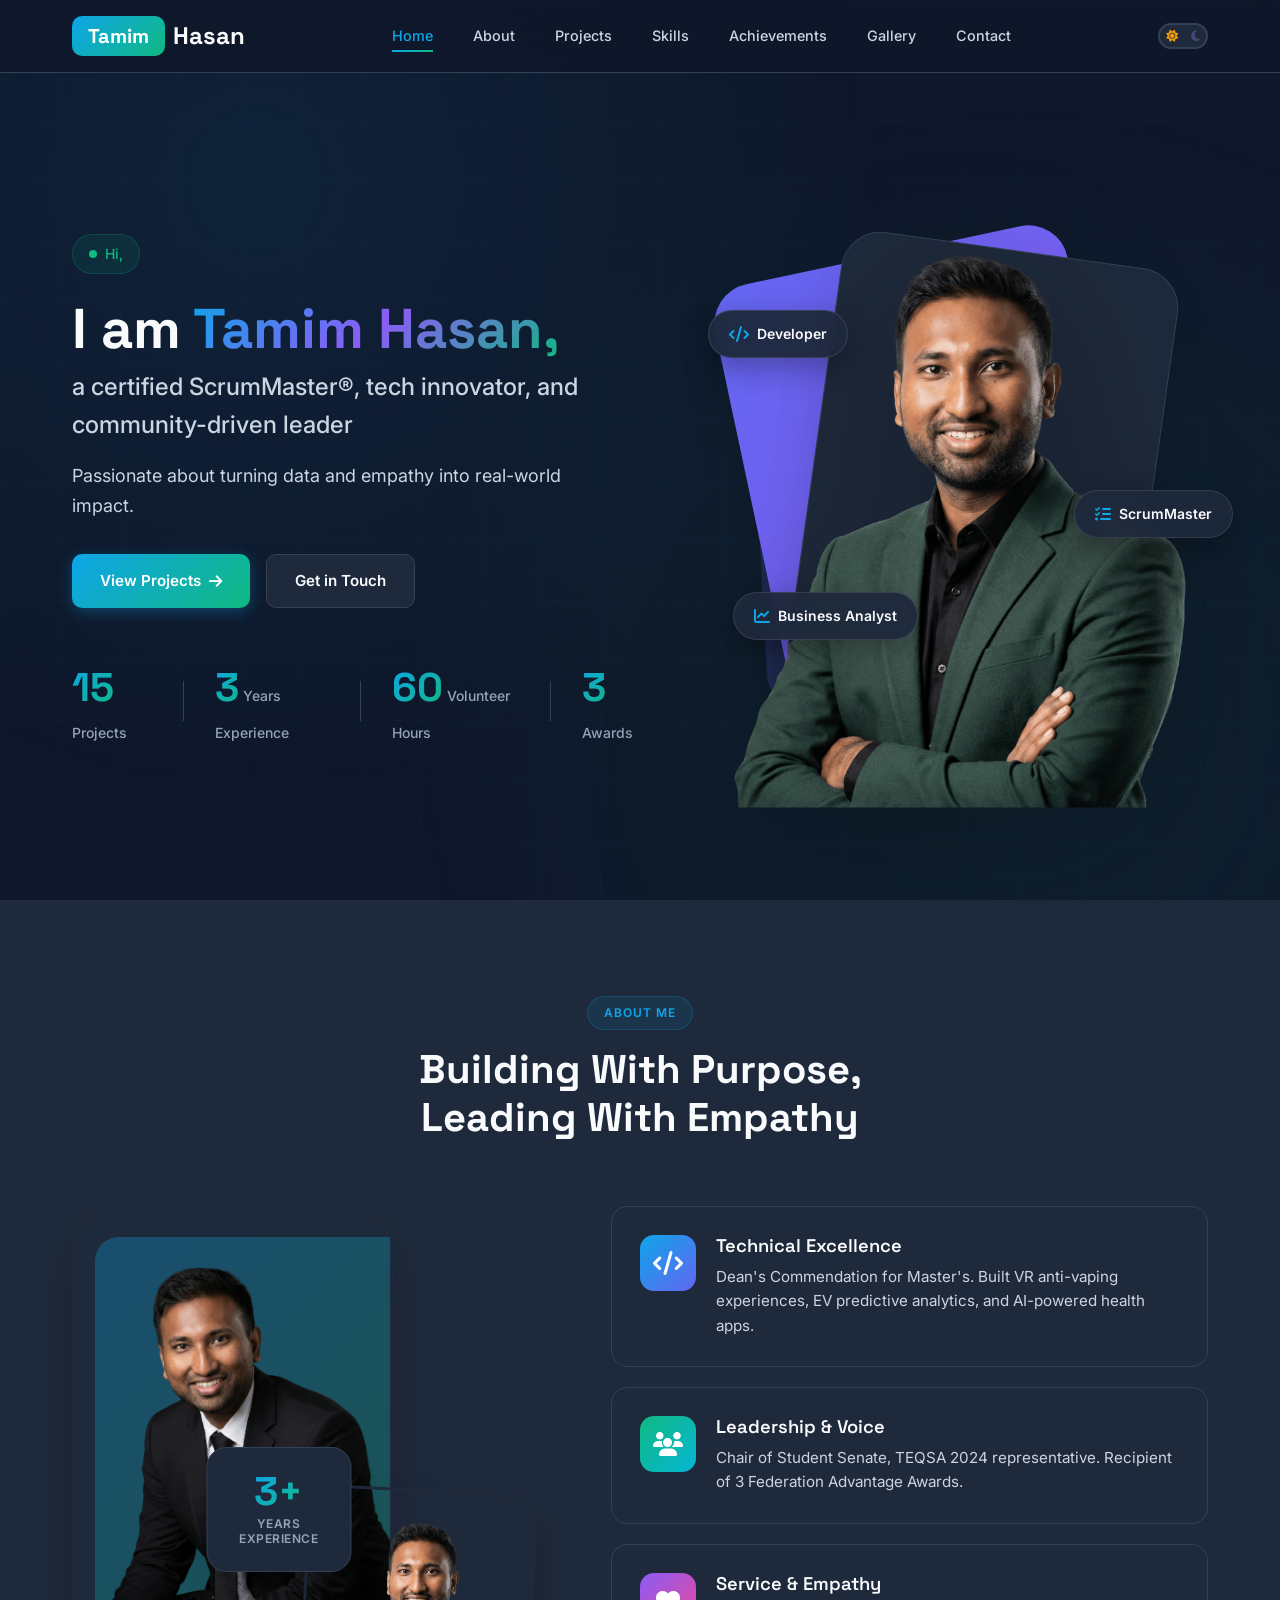
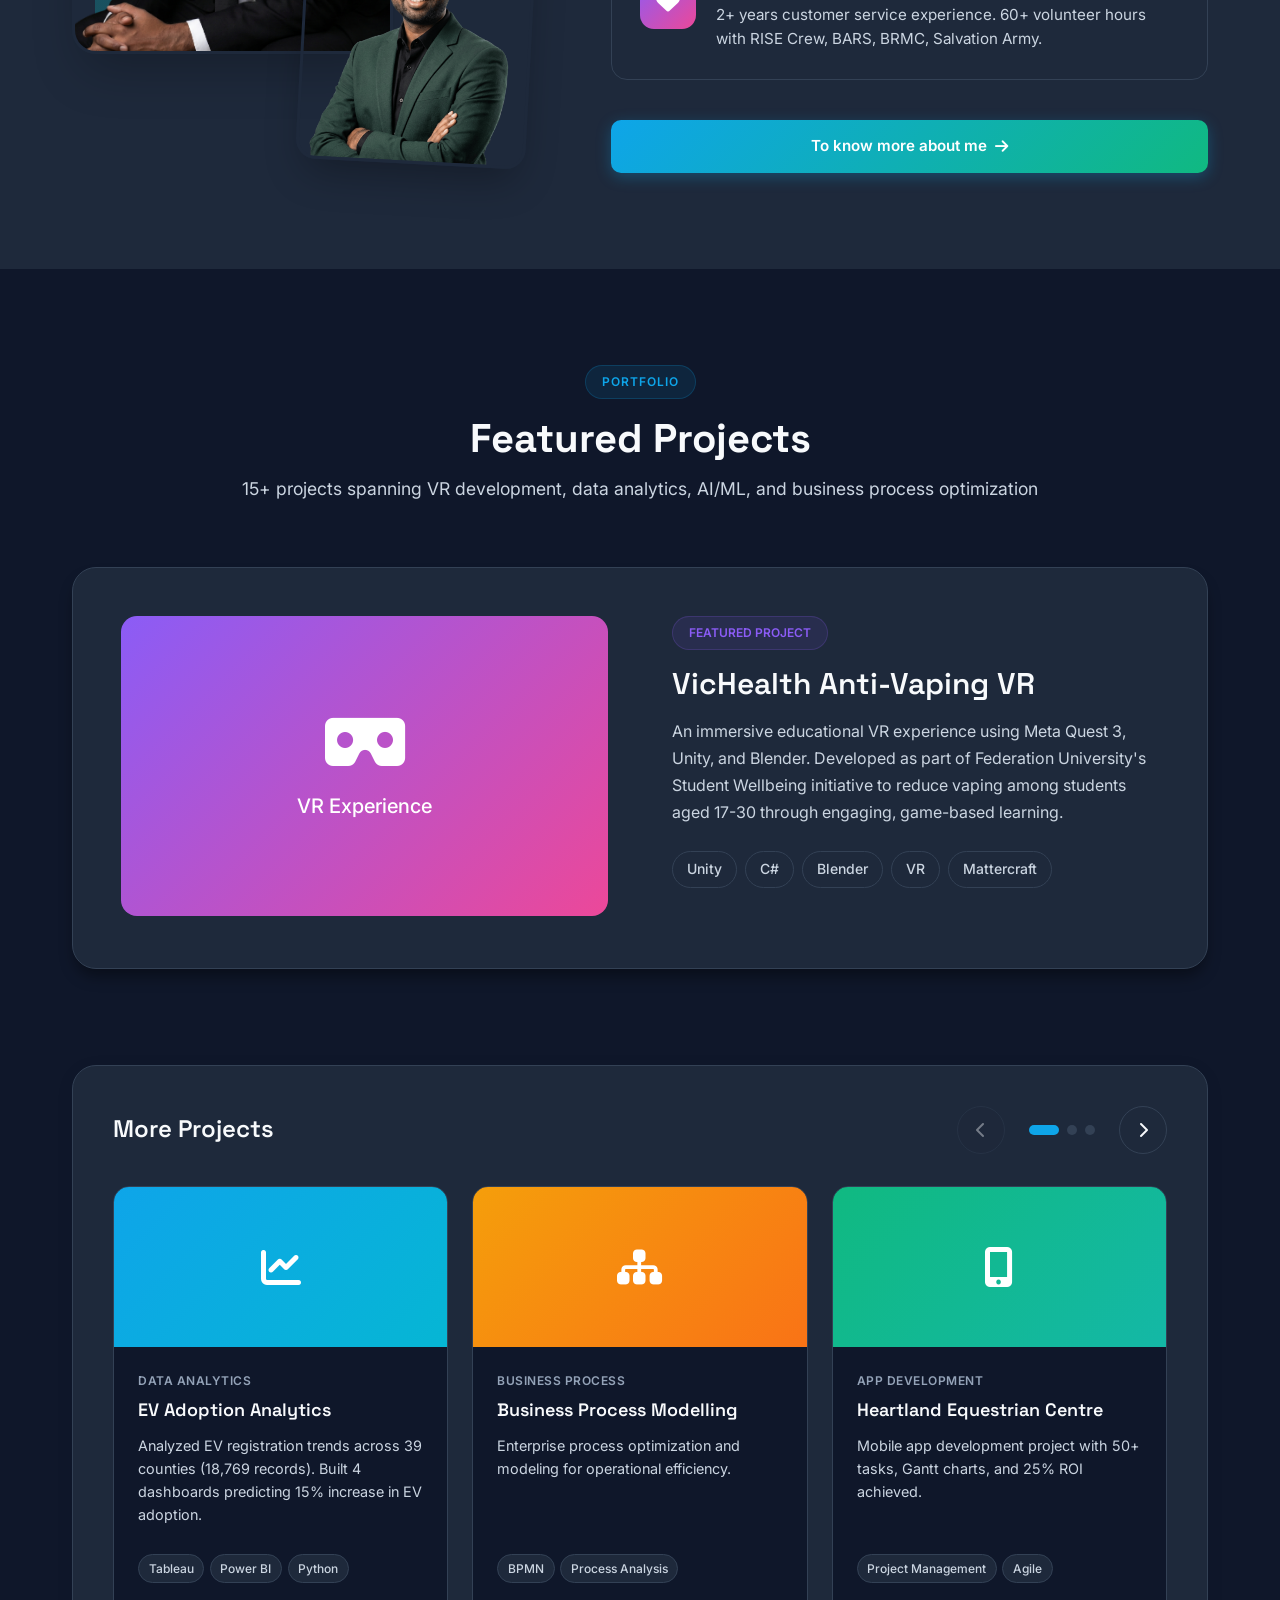
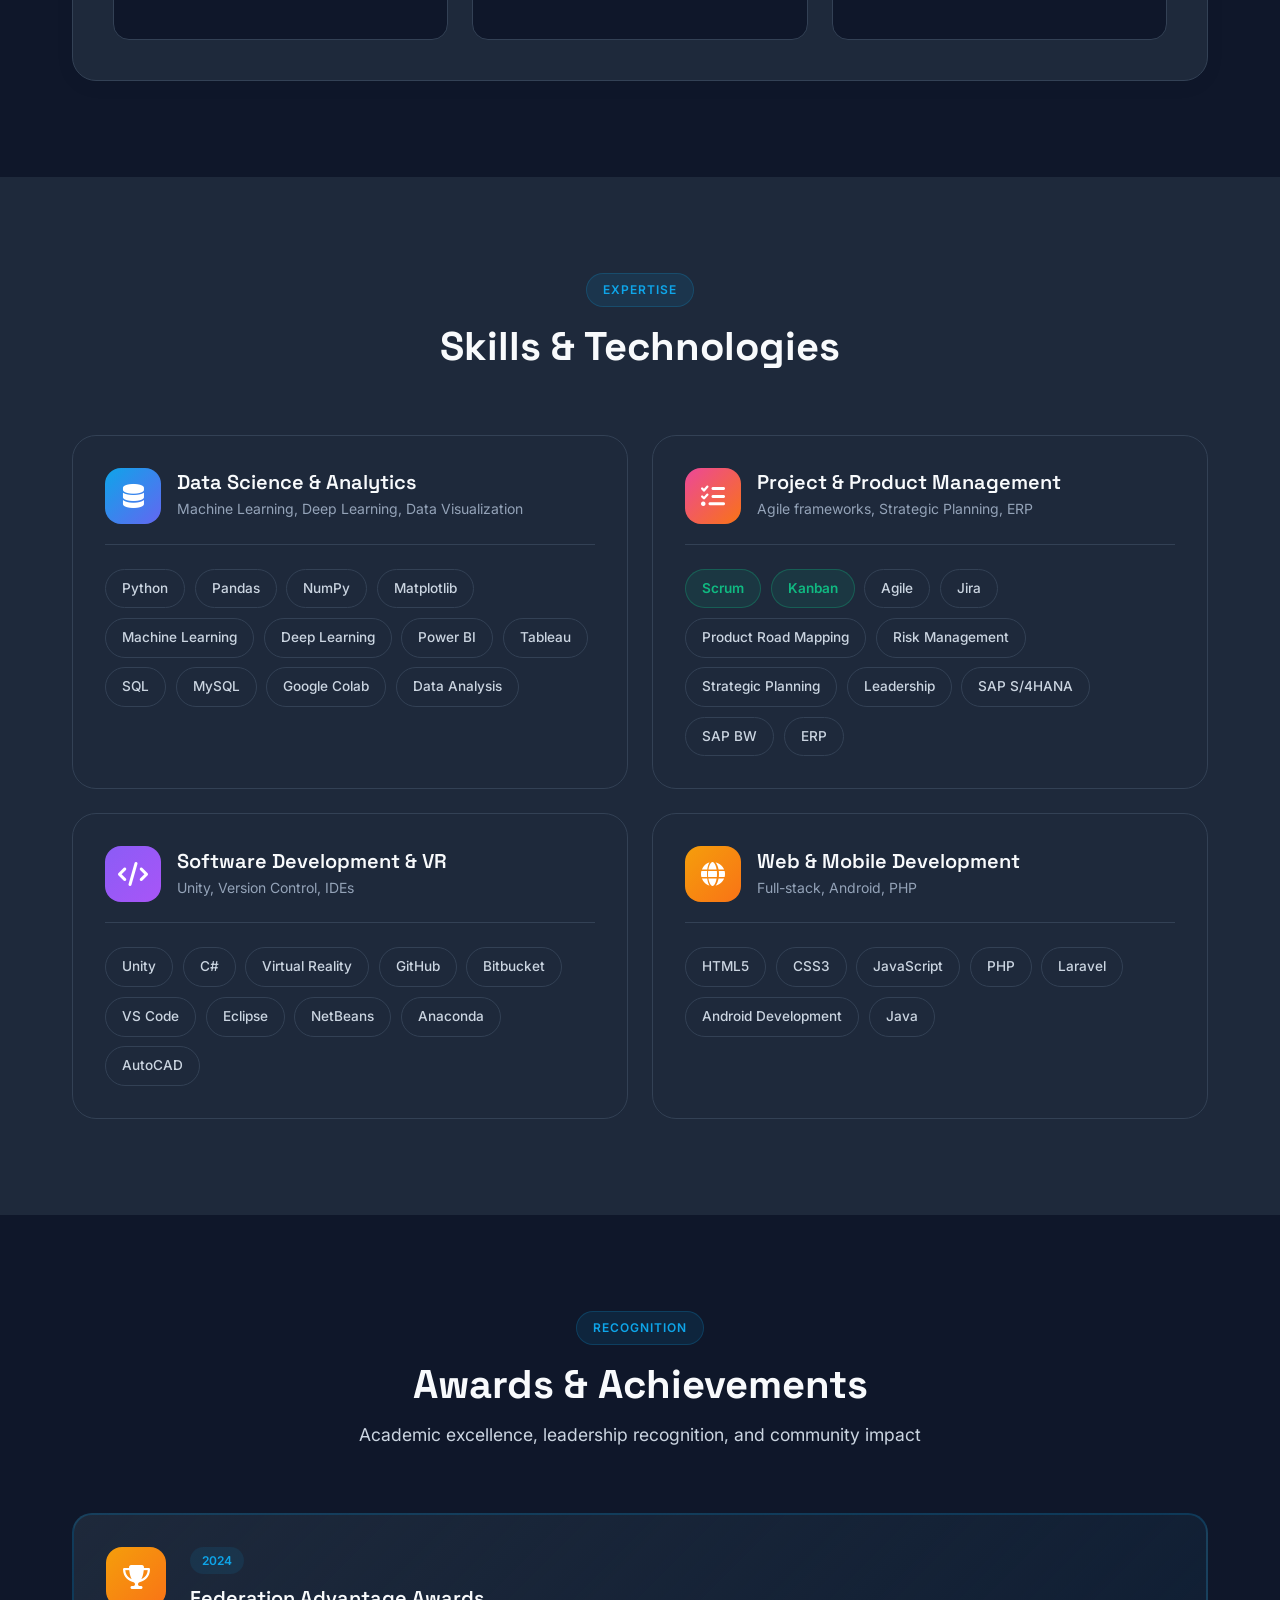
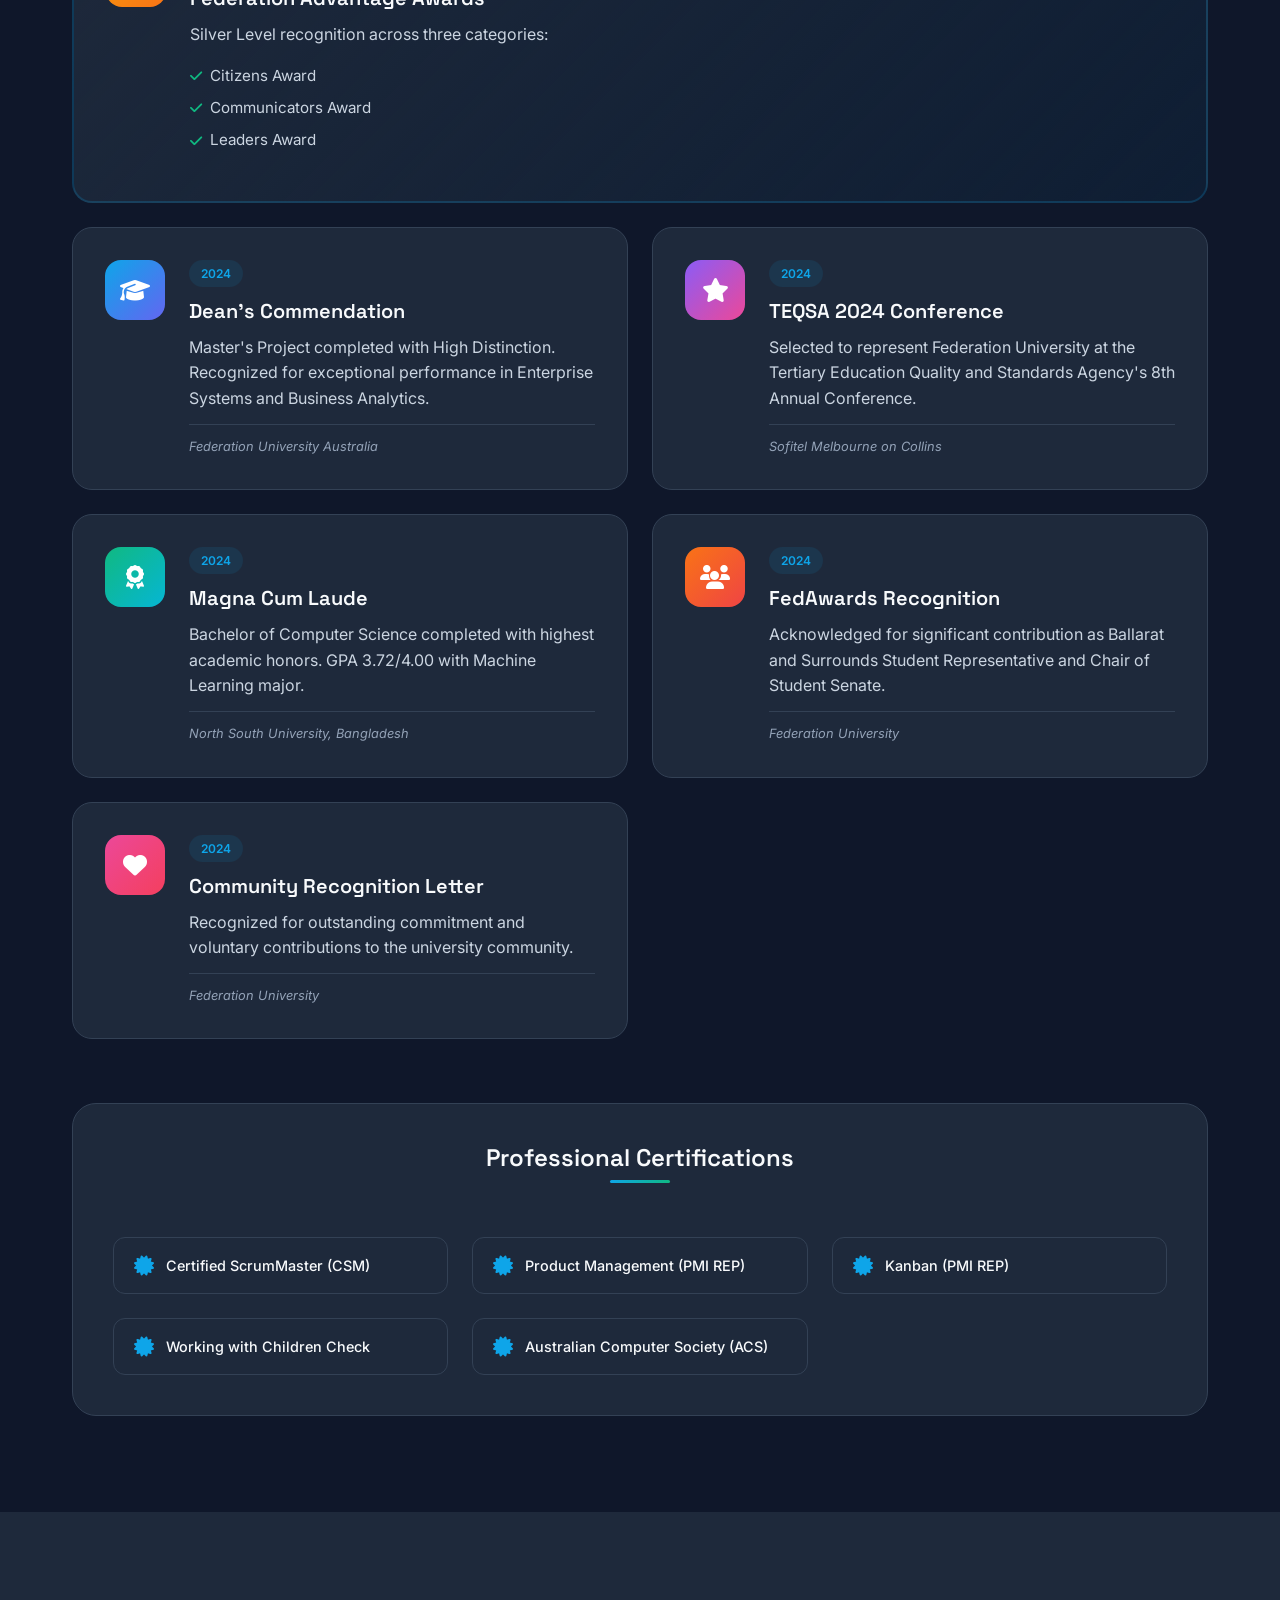
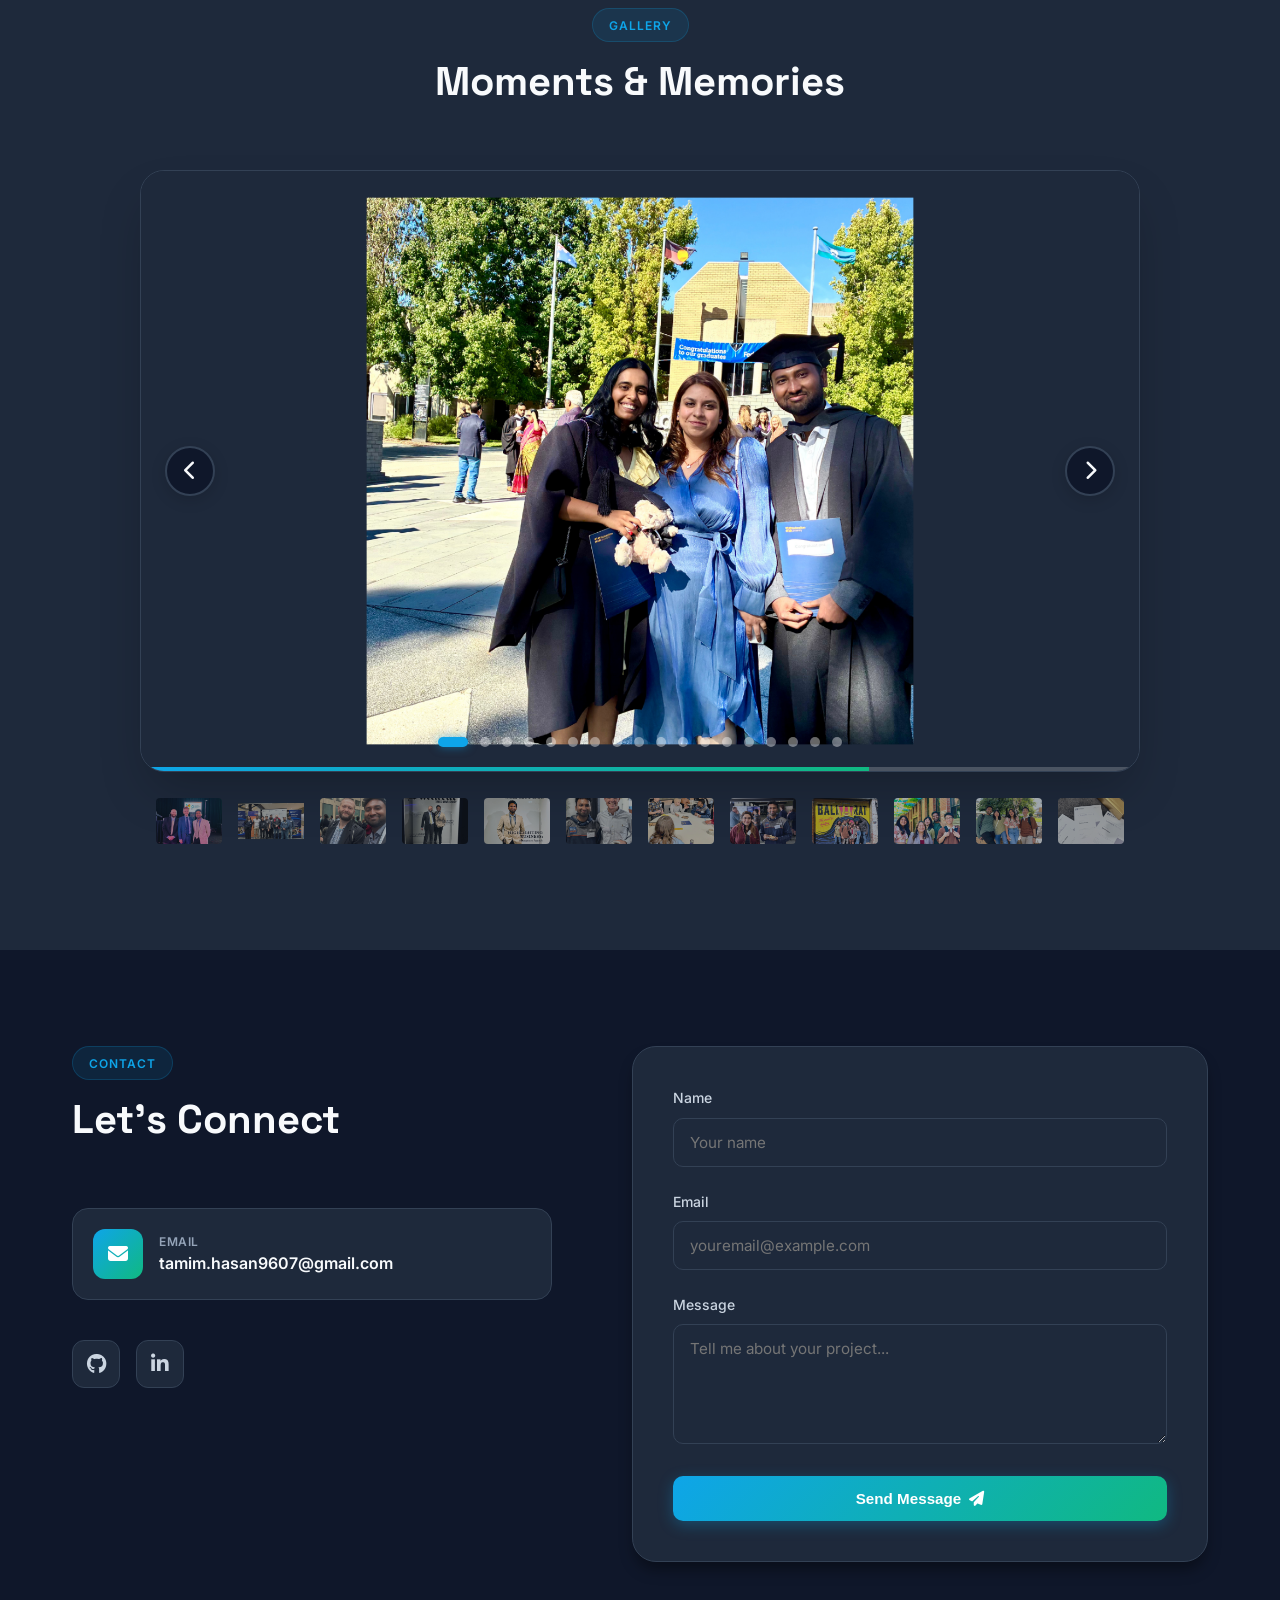
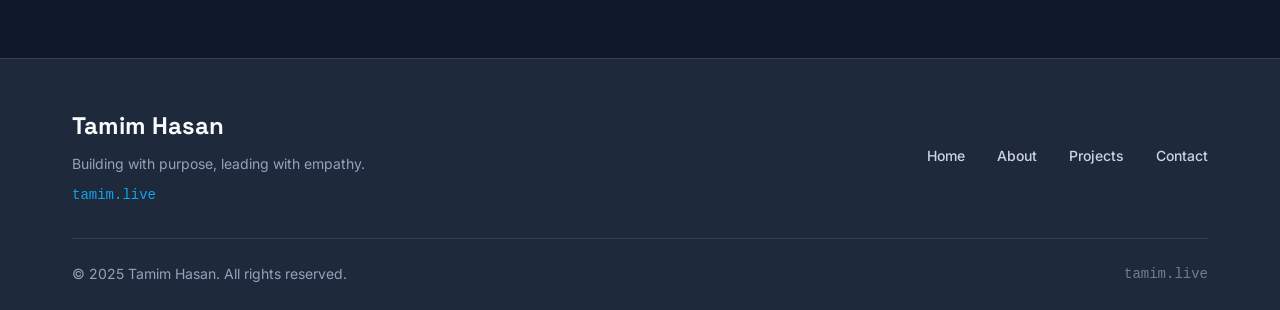
==== commit 48eee041: "c" ====
--- a/index.html
+++ b/index.html
@@ -11,7 +11,7 @@
     <link rel="stylesheet" href="https://cdnjs.cloudflare.com/ajax/libs/font-awesome/6.4.0/css/all.min.css">
 
     <link rel="stylesheet" href="styles.css">
-<base target="_blank">
+
 </head>
 <body>
     <div class="bg-pattern"></div>
@@ -896,24 +896,26 @@
     </section>
 
     <footer class="footer">
-        <div class="container">
-            <div class="footer-content">
-                <div class="footer-brand">
-                    <span class="footer-logo-text">Tamim Hasan</span>
-                    <p>Building with purpose, leading with empathy.</p>
-                </div>
-                <div class="footer-links">
-                    <a href="#home">Home</a>
-                    <a href="#about">About</a>
-                    <a href="#projects">Projects</a>
-                    <a href="#contact">Contact</a>
-                </div>
-            </div>
-            <div class="footer-bottom">
-                <p>&copy; 2025 Tamim Hasan. All rights reserved.</p>
-            </div>
-        </div>
-    </footer>
+    <div class="container">
+        <div class="footer-content">
+            <div class="footer-brand">
+                <span class="footer-logo-text">Tamim Hasan</span>
+                <p>Building with purpose, leading with empathy.</p>
+                <p style="margin-top: 0.5rem; font-family: monospace; color: var(--primary);">tamim.live</p>
+            </div>
+            <div class="footer-links">
+                <a href="#home">Home</a>
+                <a href="#about">About</a>
+                <a href="#projects">Projects</a>
+                <a href="#contact">Contact</a>
+            </div>
+        </div>
+        <div class="footer-bottom">
+            <p>&copy; 2025 Tamim Hasan. All rights reserved.</p>
+            <p style="font-family: monospace; opacity: 0.7;">tamim.live</p>
+        </div>
+    </div>
+</footer>
 
     <div class="toast" id="toast">
         <i class="fas fa-check-circle"></i>
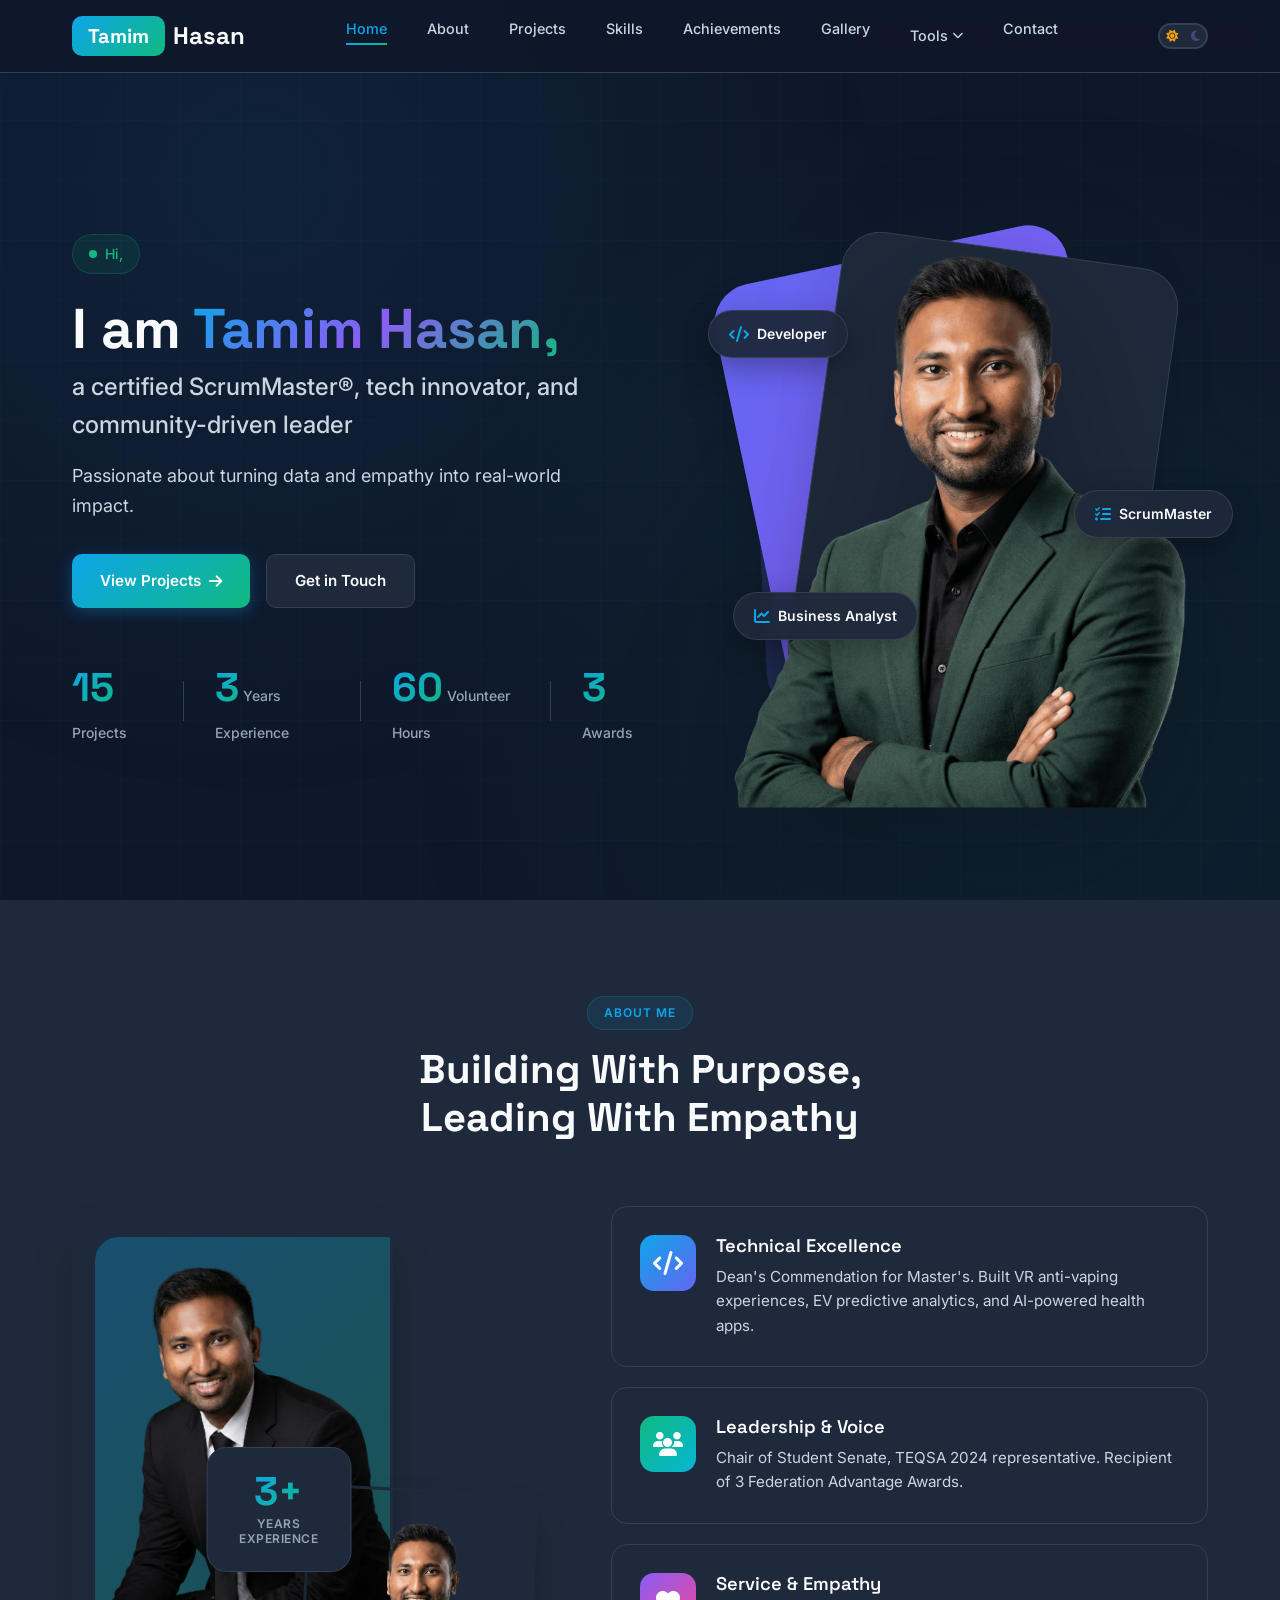
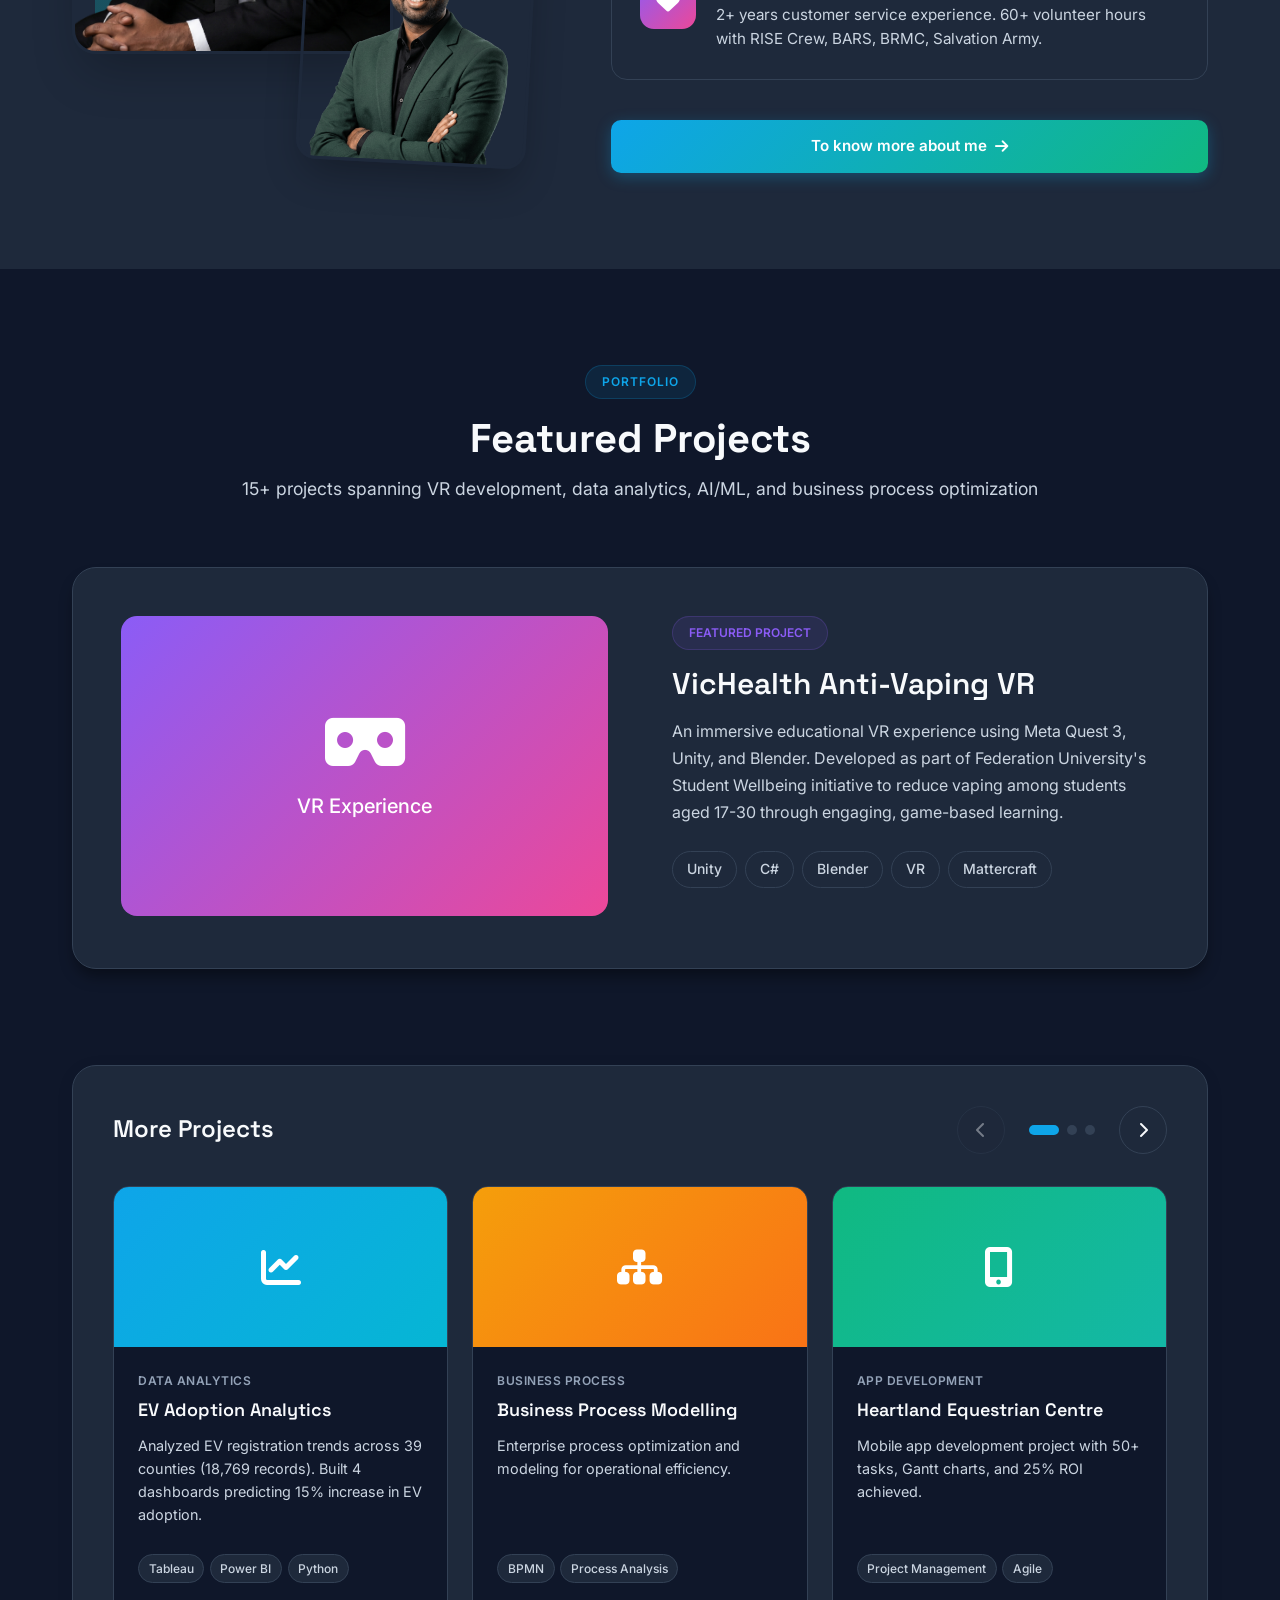
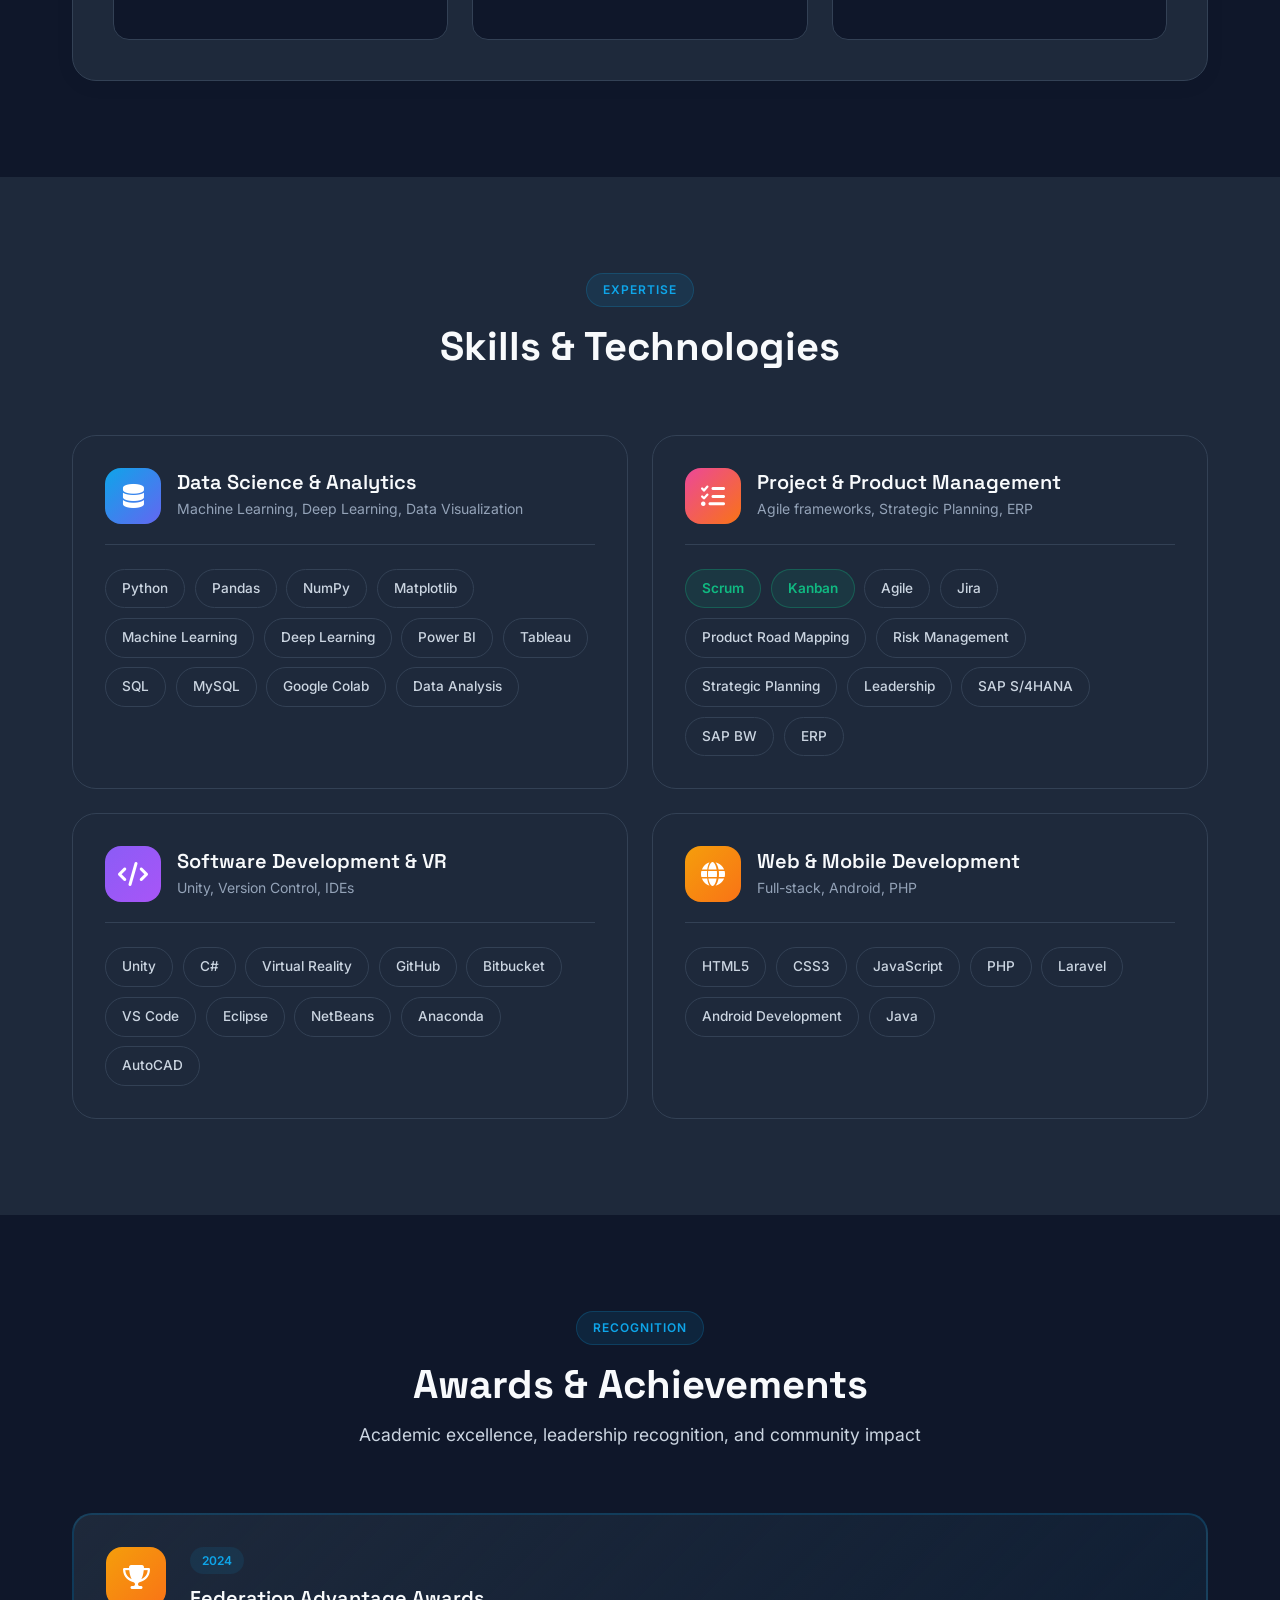
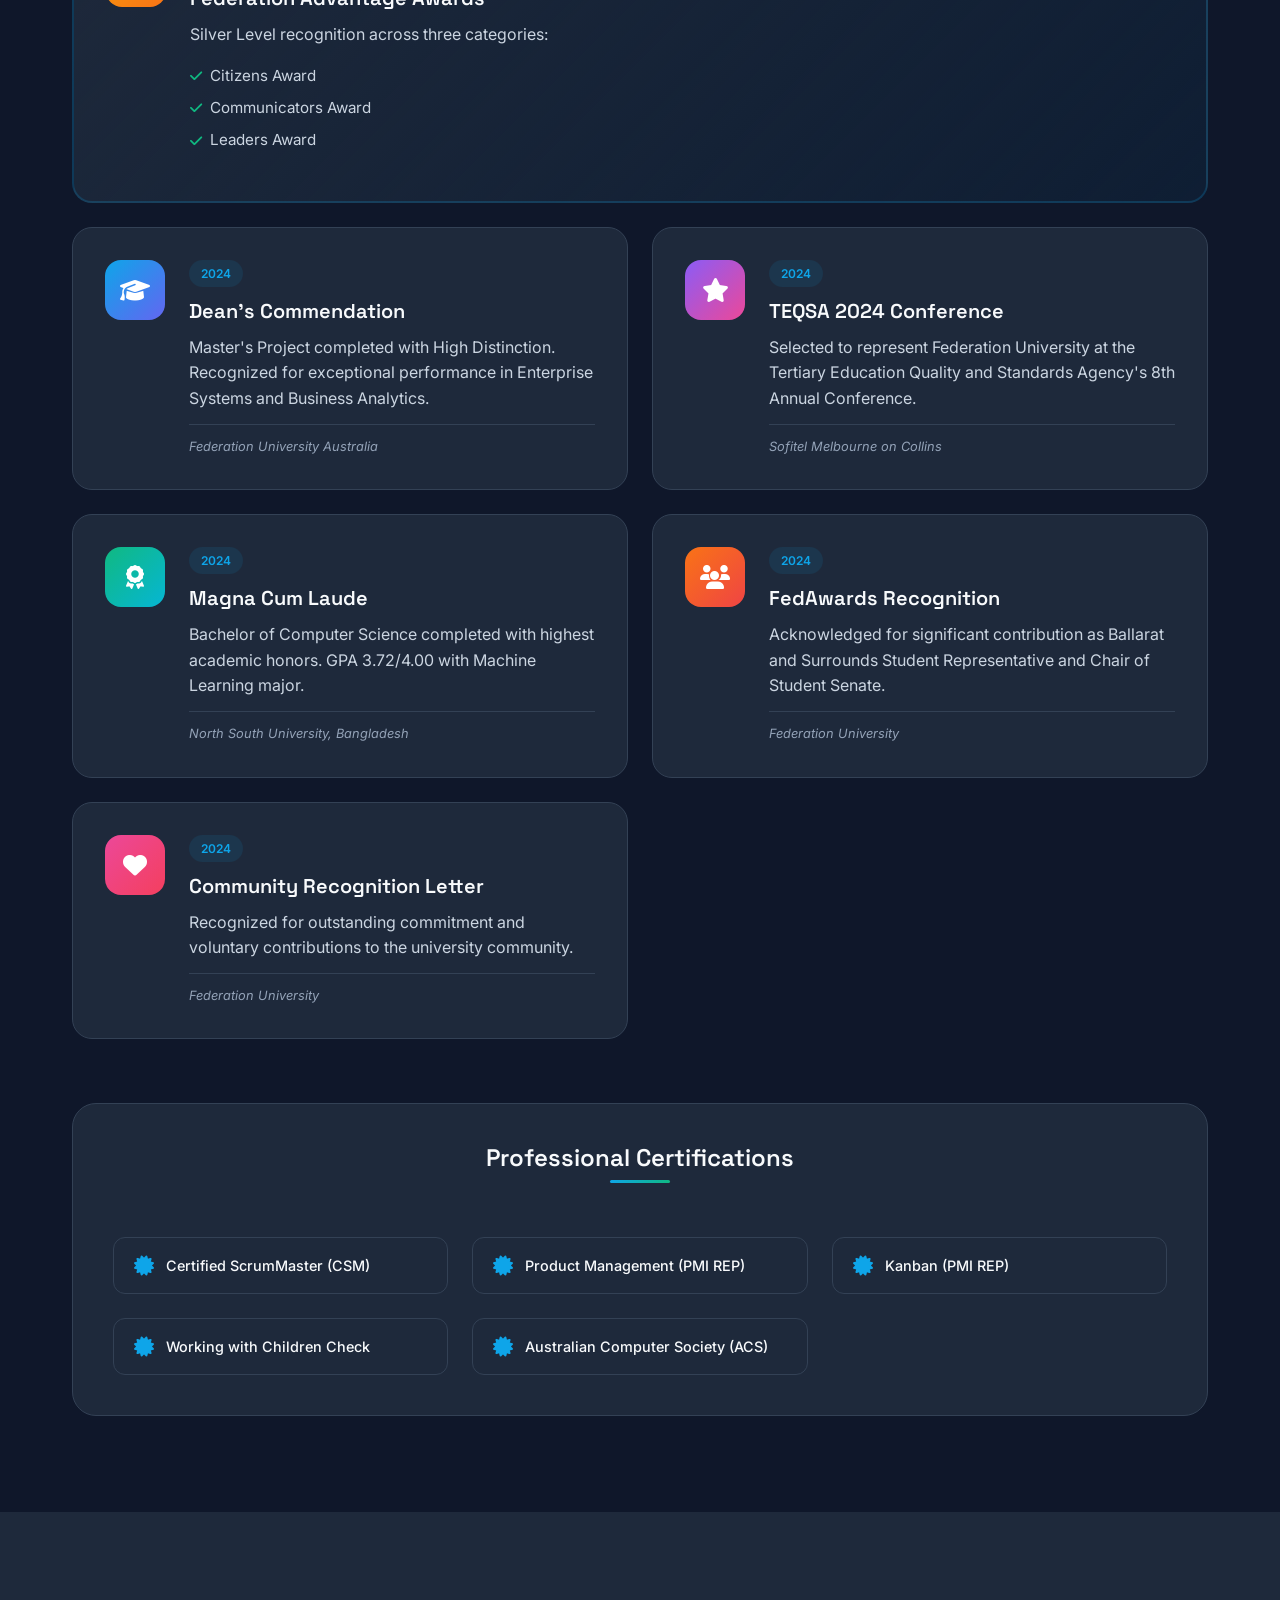
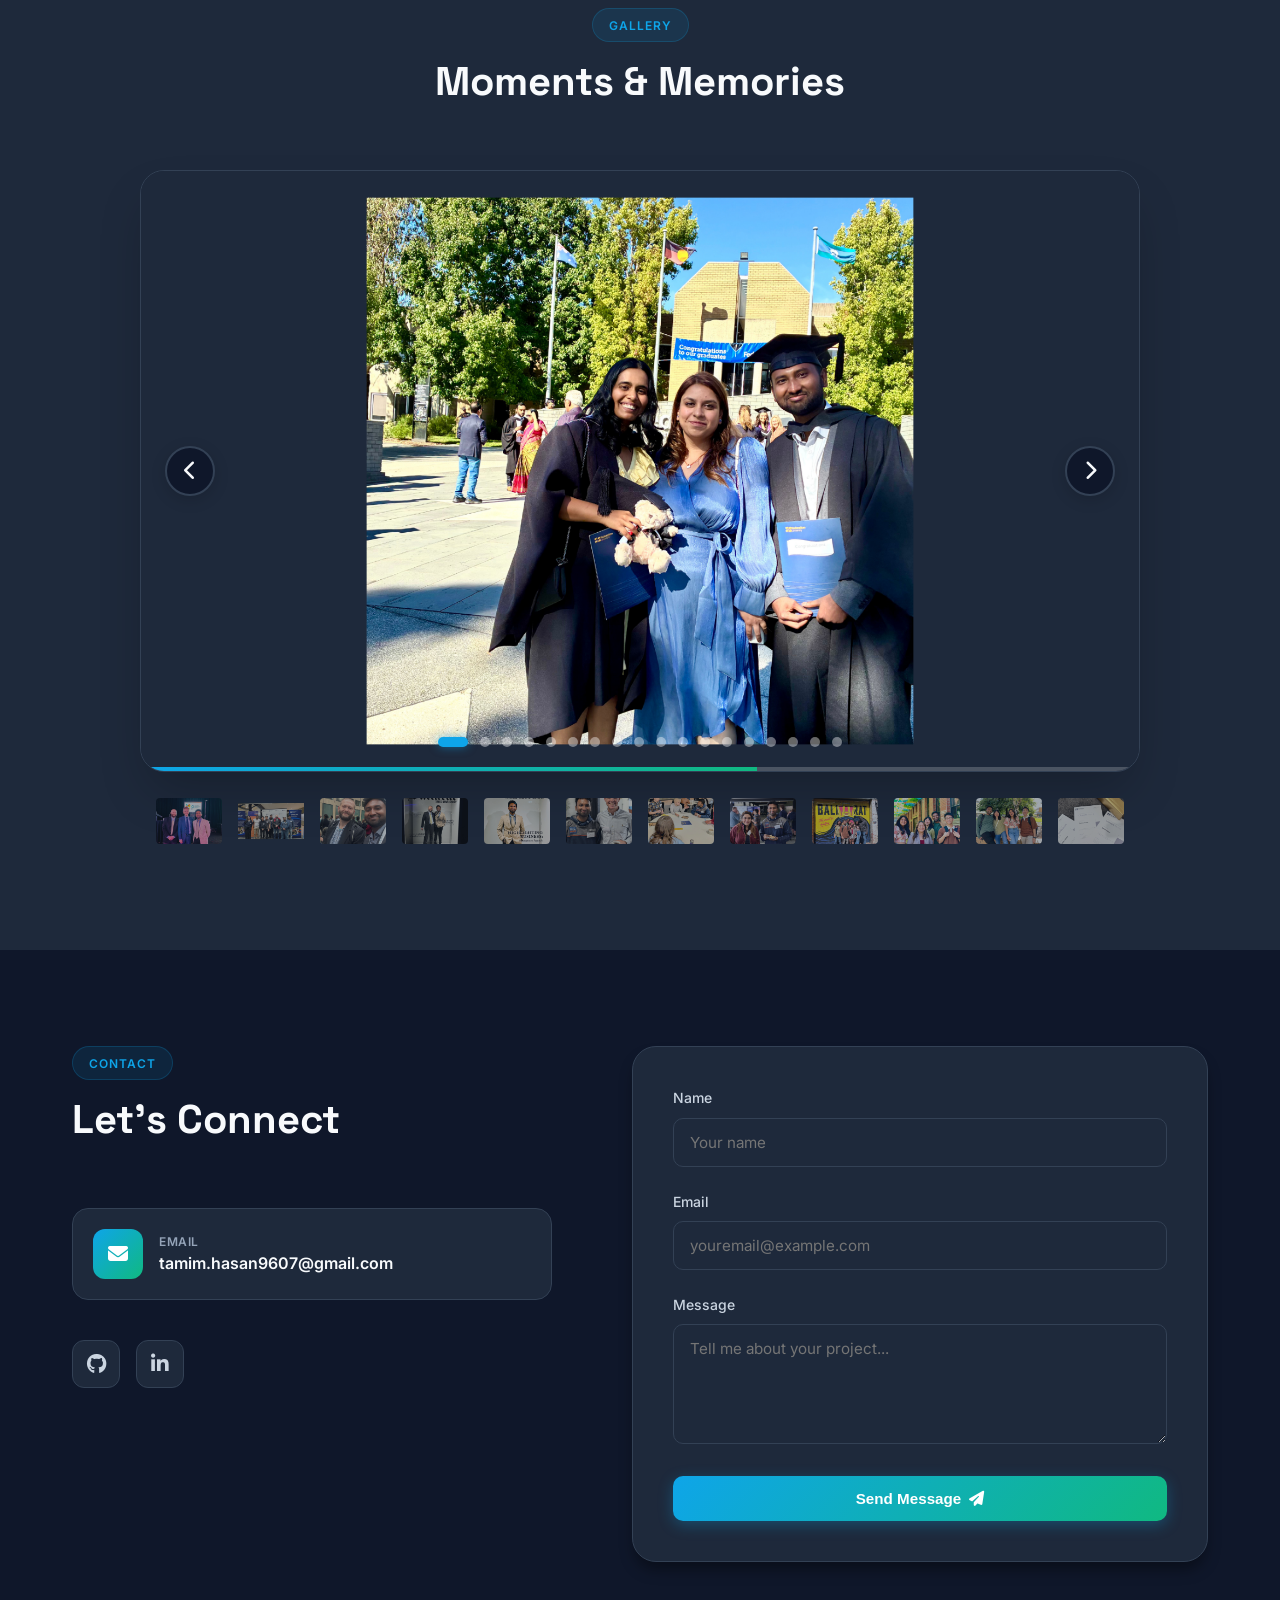
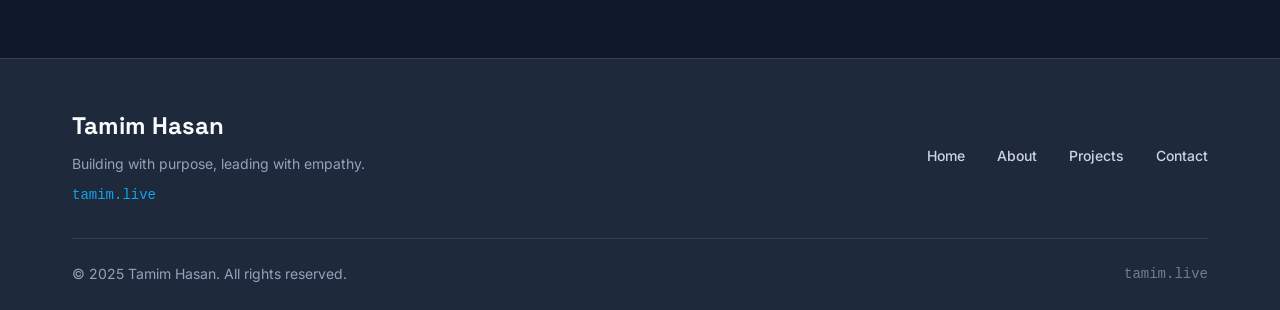
==== commit 83fff19a: "merger page done" ====
--- a/index.html
+++ b/index.html
@@ -11,6 +11,7 @@
     <link rel="stylesheet" href="https://cdnjs.cloudflare.com/ajax/libs/font-awesome/6.4.0/css/all.min.css">
 
     <link rel="stylesheet" href="styles.css">
+
 
 </head>
 <body>
@@ -31,8 +32,50 @@
                 <li><a href="#skills" class="nav-link">Skills</a></li>
                 <li><a href="#achievements" class="nav-link">Achievements</a></li>
                 <li><a href="#gallery" class="nav-link">Gallery</a></li>
+                <li class="nav-item-dropdown" style="position: relative;">
+                    <a href="#" class="nav-link" onclick="return false;" style="display: flex; align-items: center; gap: 0.25rem;">
+                        Tools <i class="fas fa-chevron-down" style="font-size: 0.7rem;"></i>
+                    </a>
+                    <div class="dropdown-menu" style="position: absolute; top: 100%; left: 0; background: var(--bg-card); border: 1px solid var(--border-color); border-radius: 12px; padding: 0.5rem; min-width: 200px; box-shadow: var(--shadow-xl); opacity: 0; visibility: hidden; transform: translateY(10px); transition: all 0.2s; z-index: 1001; margin-top: 0.5rem;">
+                        <div style="padding: 0.5rem 1rem; font-size: 0.75rem; color: var(--text-muted); text-transform: uppercase; letter-spacing: 1px; font-weight: 600;">Free Utilities</div>
+                        <a href="merge-pdf.html" class="dropdown-item" style="display: flex; align-items: center; gap: 0.75rem; padding: 0.75rem 1rem; color: var(--text-secondary); text-decoration: none; border-radius: 8px; transition: all 0.2s; font-size: 0.9rem;">
+                            <i class="fas fa-file-pdf" style="width: 20px; text-align: center;"></i>
+                            <span>PDF Merger</span>
+                        </a>
+                        <div style="height: 1px; background: var(--border-color); margin: 0.5rem 0;"></div>
+                        <a href="#contact" class="dropdown-item" style="display: flex; align-items: center; gap: 0.75rem; padding: 0.75rem 1rem; color: var(--text-secondary); text-decoration: none; border-radius: 8px; transition: all 0.2s; font-size: 0.9rem;">
+                            <i class="fas fa-envelope" style="width: 20px; text-align: center;"></i>
+                            <span>Request a Tool</span>
+                        </a>
+                    </div>
+                </li>
                 <li><a href="#contact" class="nav-link">Contact</a></li>
             </ul>
+
+            <style>
+                .nav-item-dropdown:hover .dropdown-menu {
+                    opacity: 1 !important;
+                    visibility: visible !important;
+                    transform: translateY(0) !important;
+                }
+                .dropdown-item:hover {
+                    background: var(--bg-secondary) !important;
+                    color: var(--primary) !important;
+                }
+                @media (max-width: 768px) {
+                    .dropdown-menu {
+                        position: static !important;
+                        opacity: 1 !important;
+                        visibility: visible !important;
+                        transform: none !important;
+                        box-shadow: none !important;
+                        border: none !important;
+                        background: transparent !important;
+                        margin-top: 0 !important;
+                        padding-left: 1rem !important;
+                    }
+                }
+            </style>
 
             <div class="nav-actions">
                 <button class="theme-toggle" id="themeToggle" aria-label="Toggle theme">
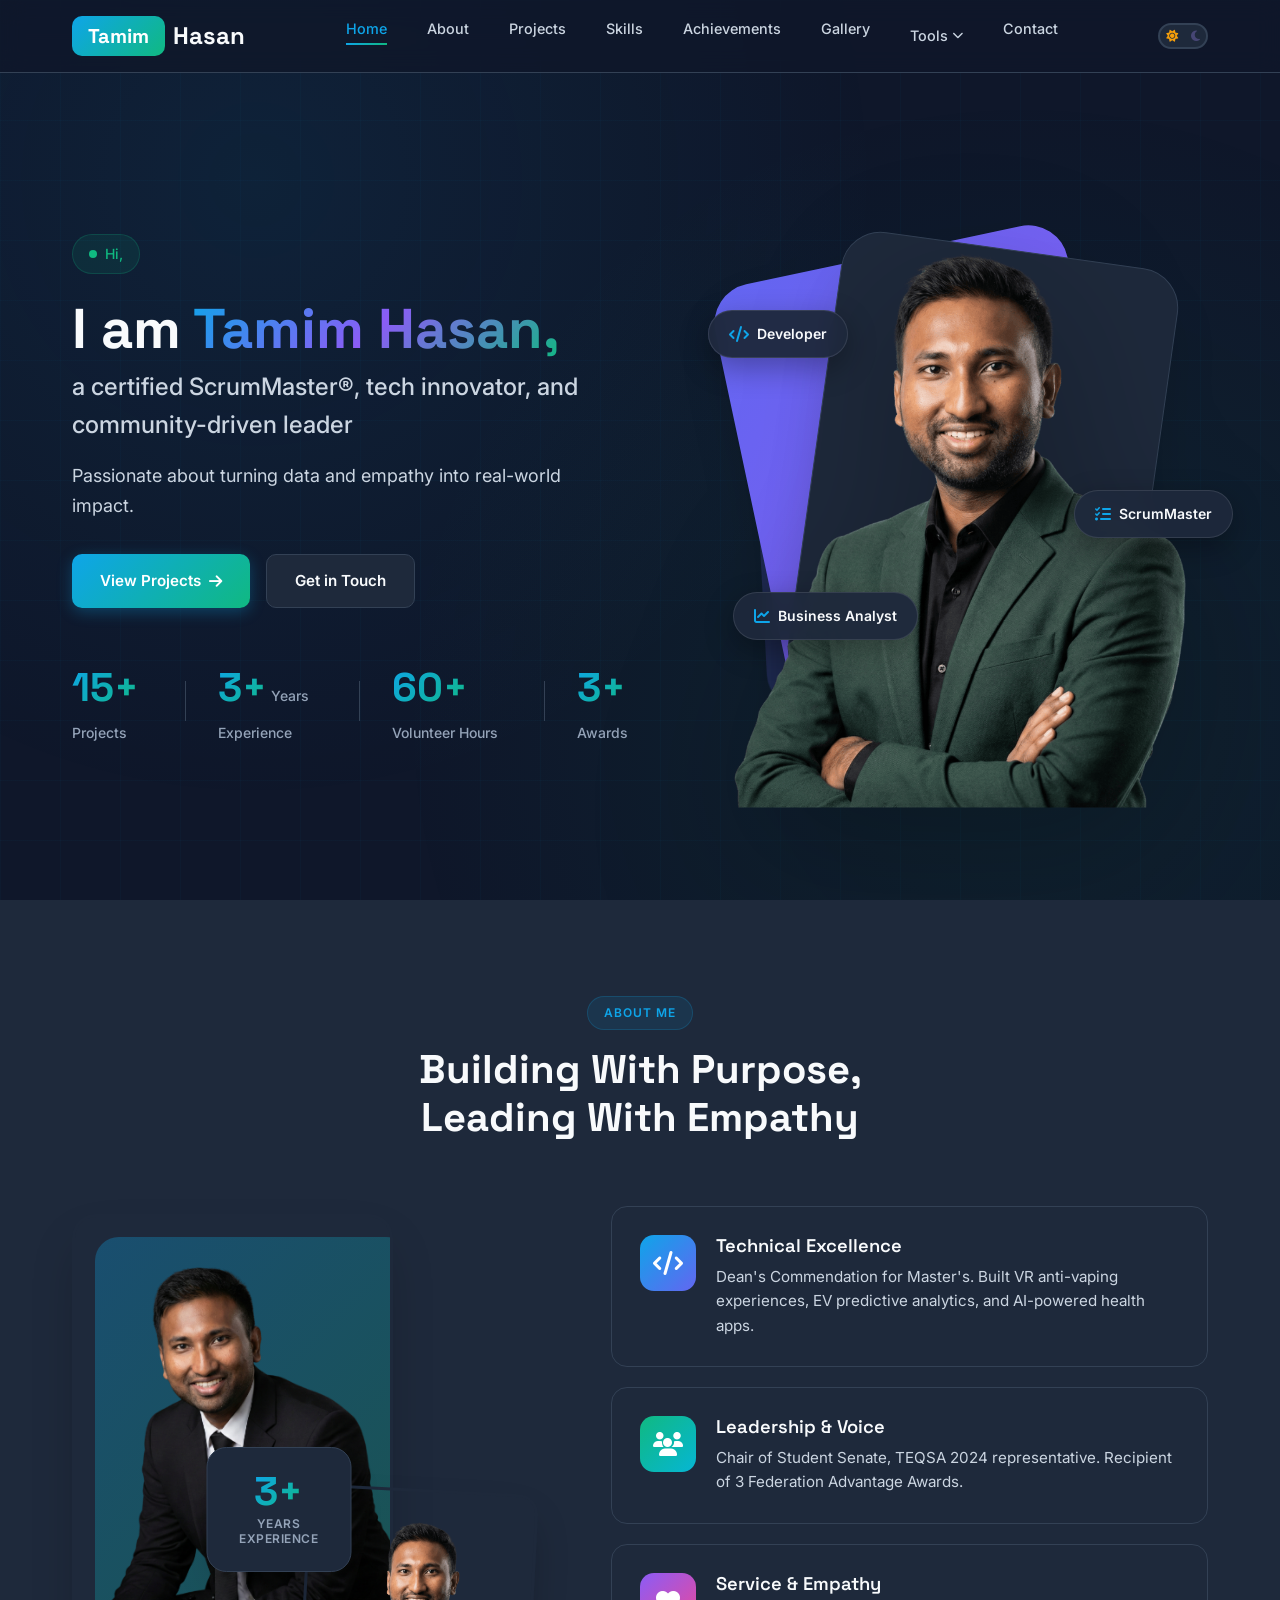
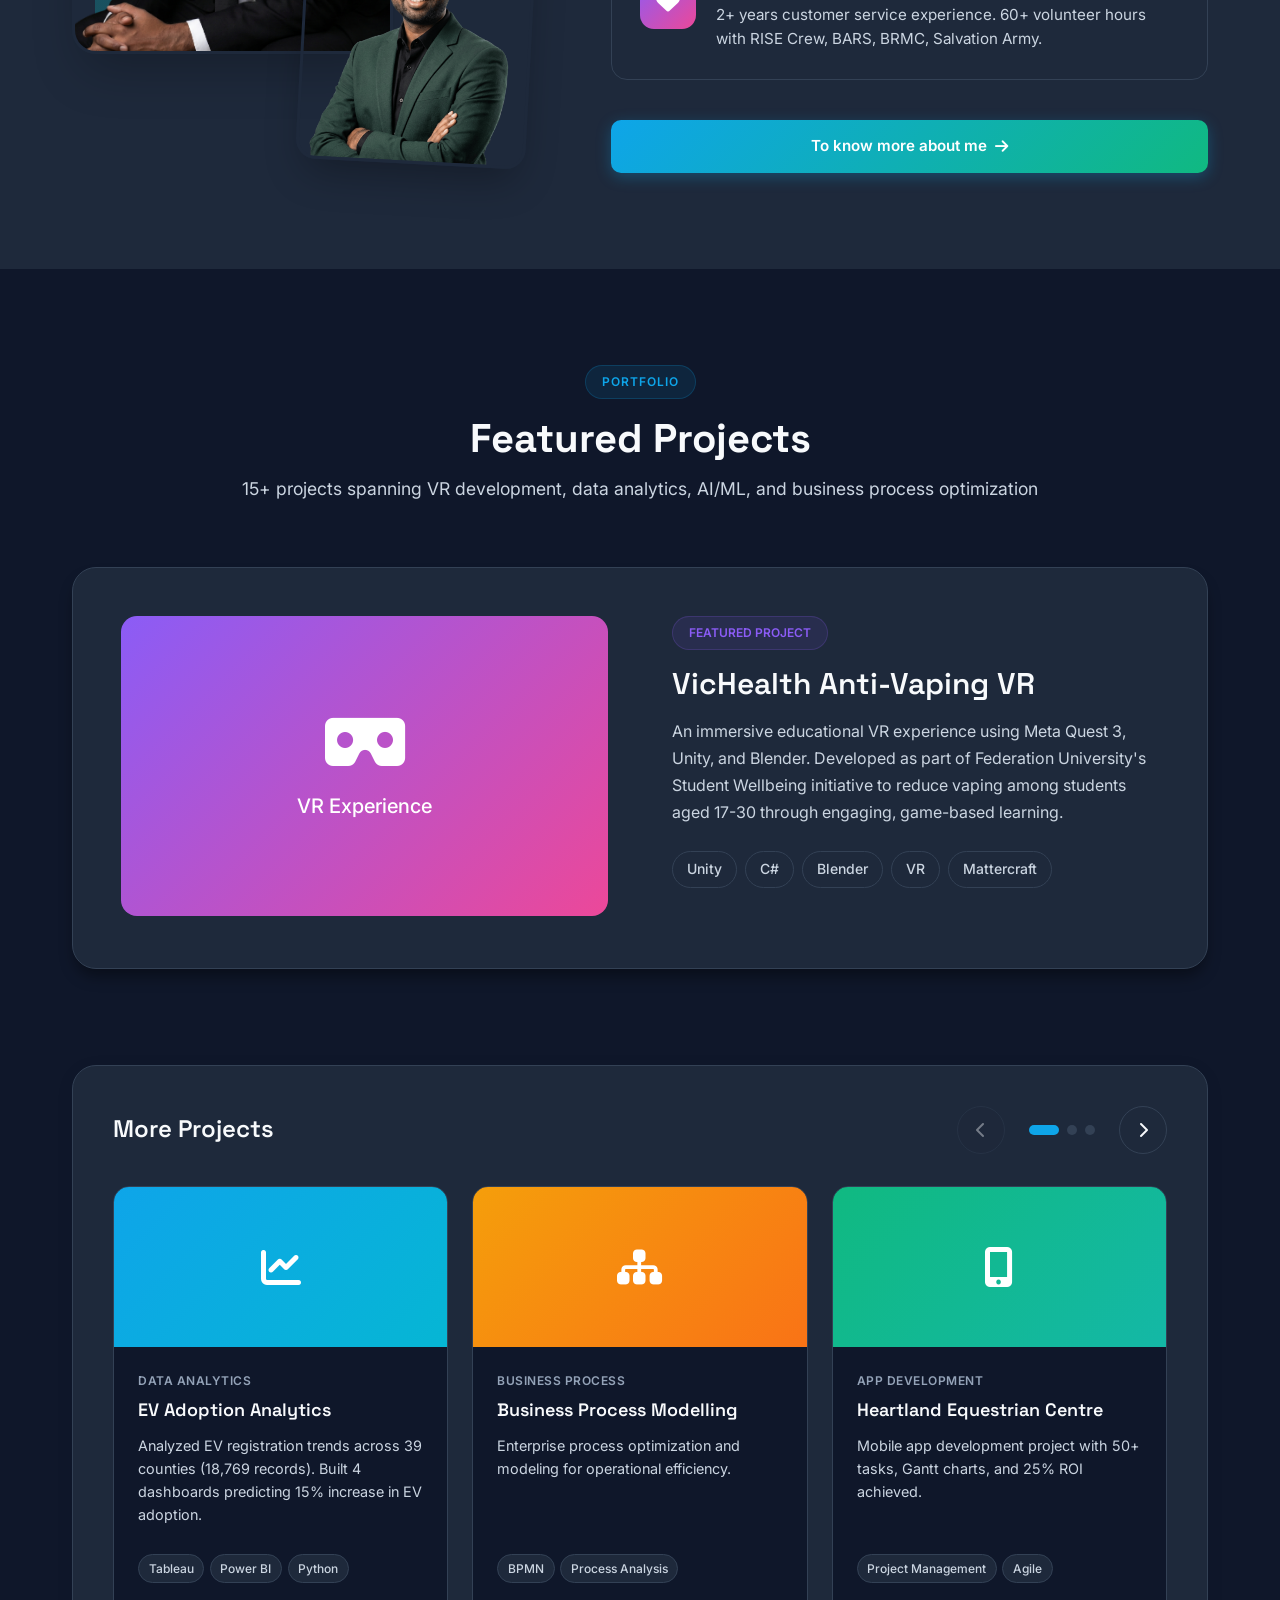
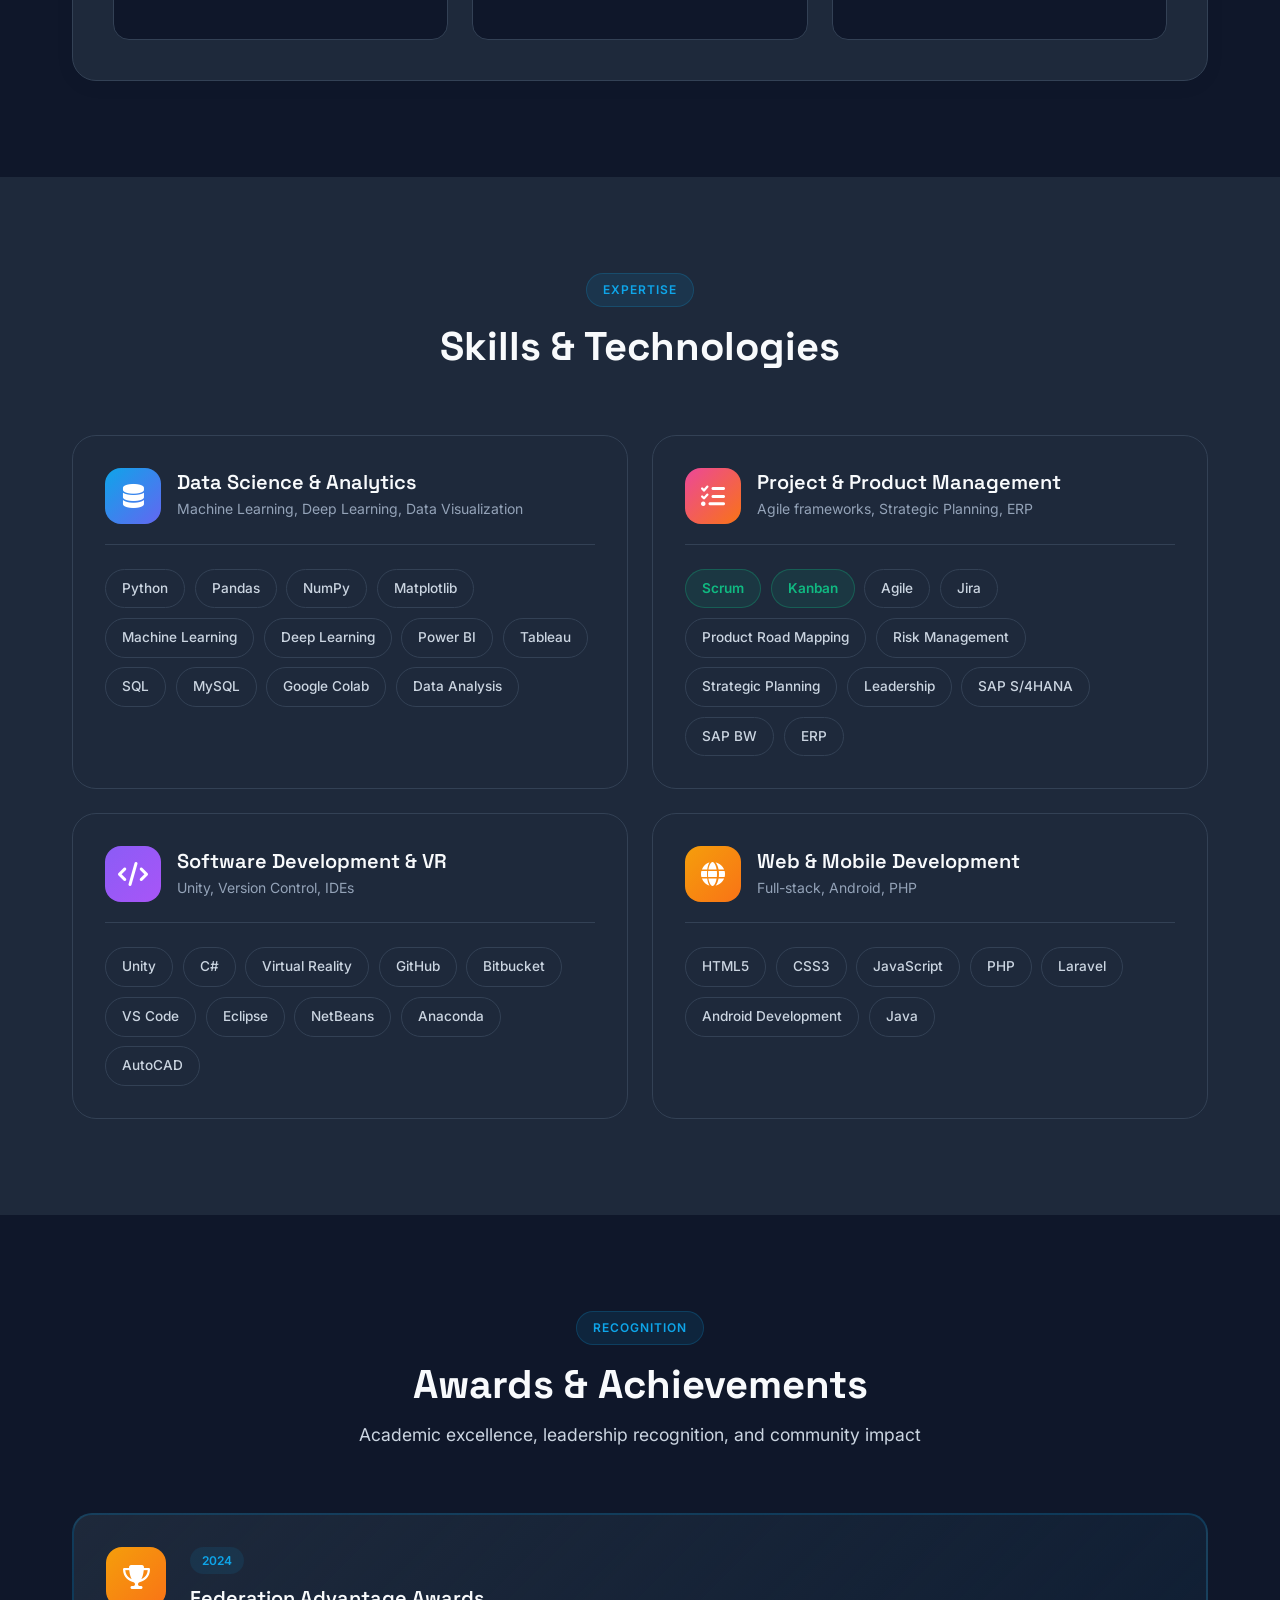
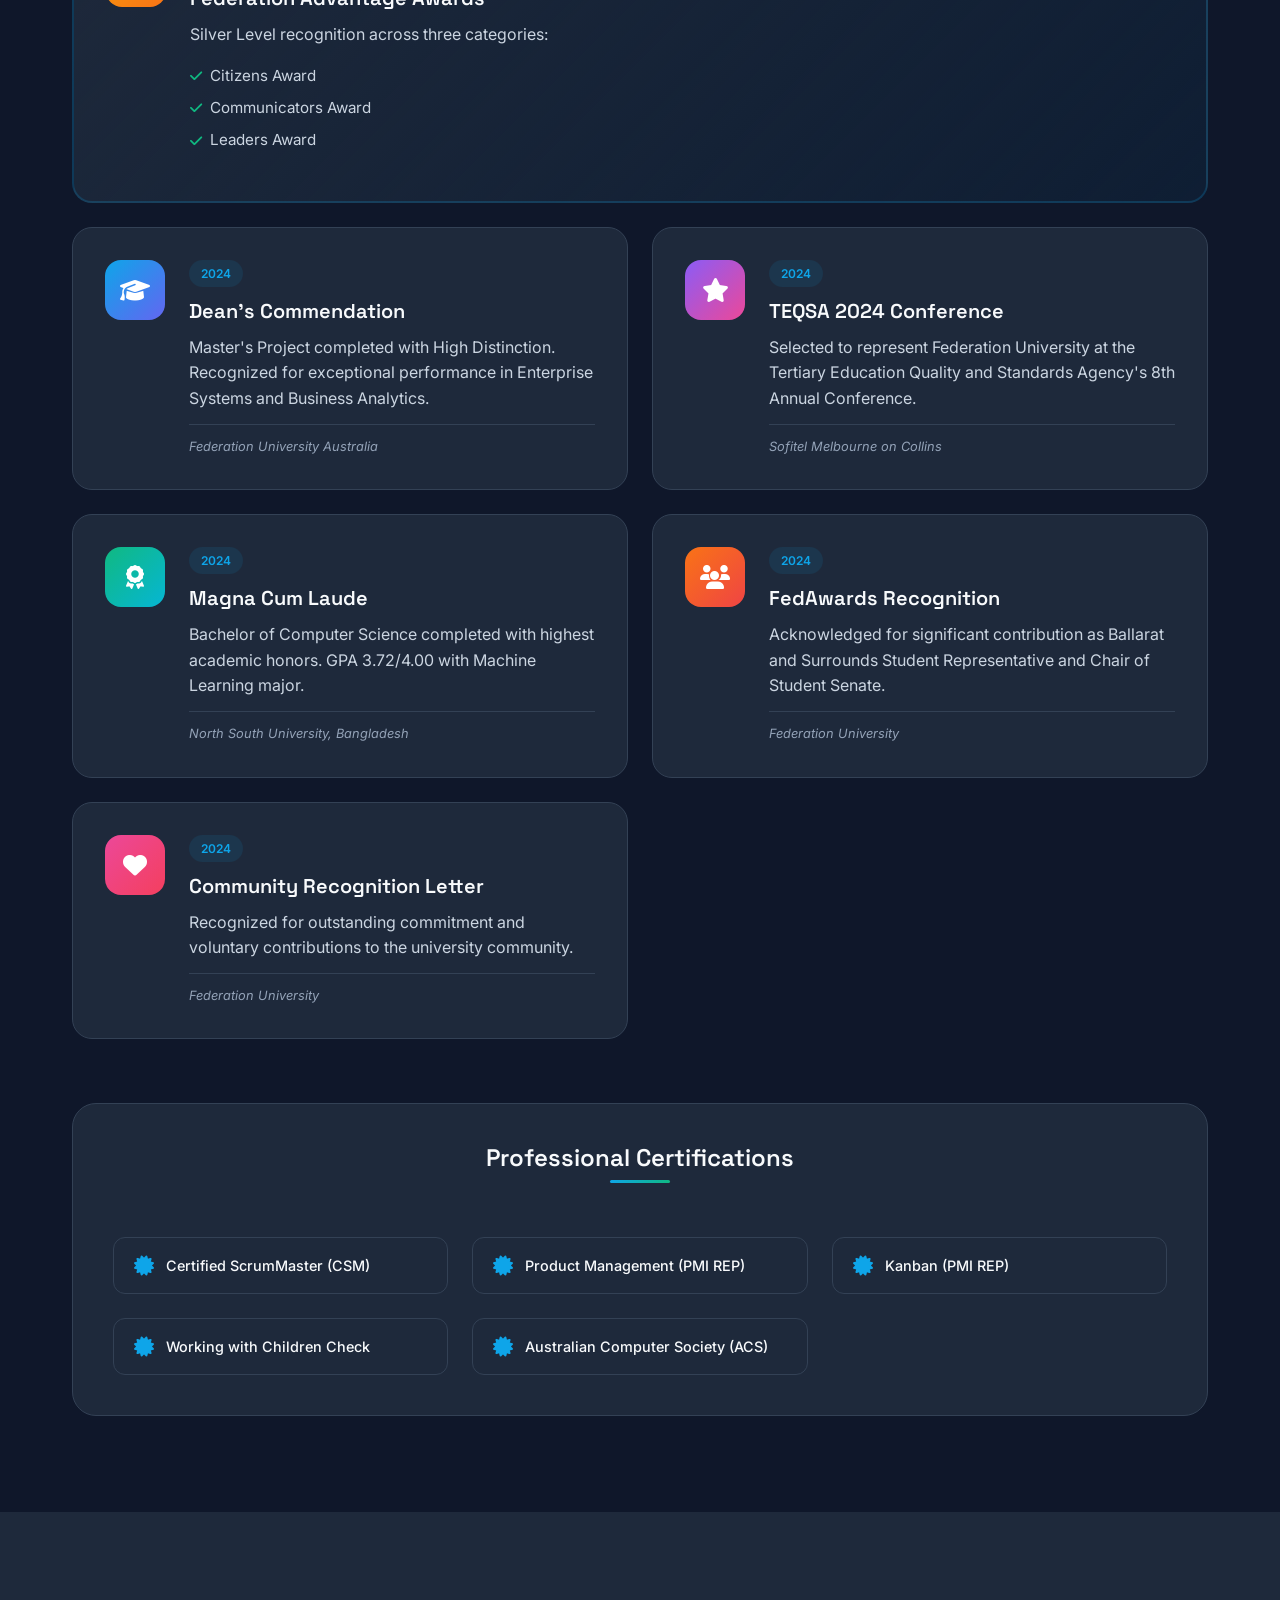
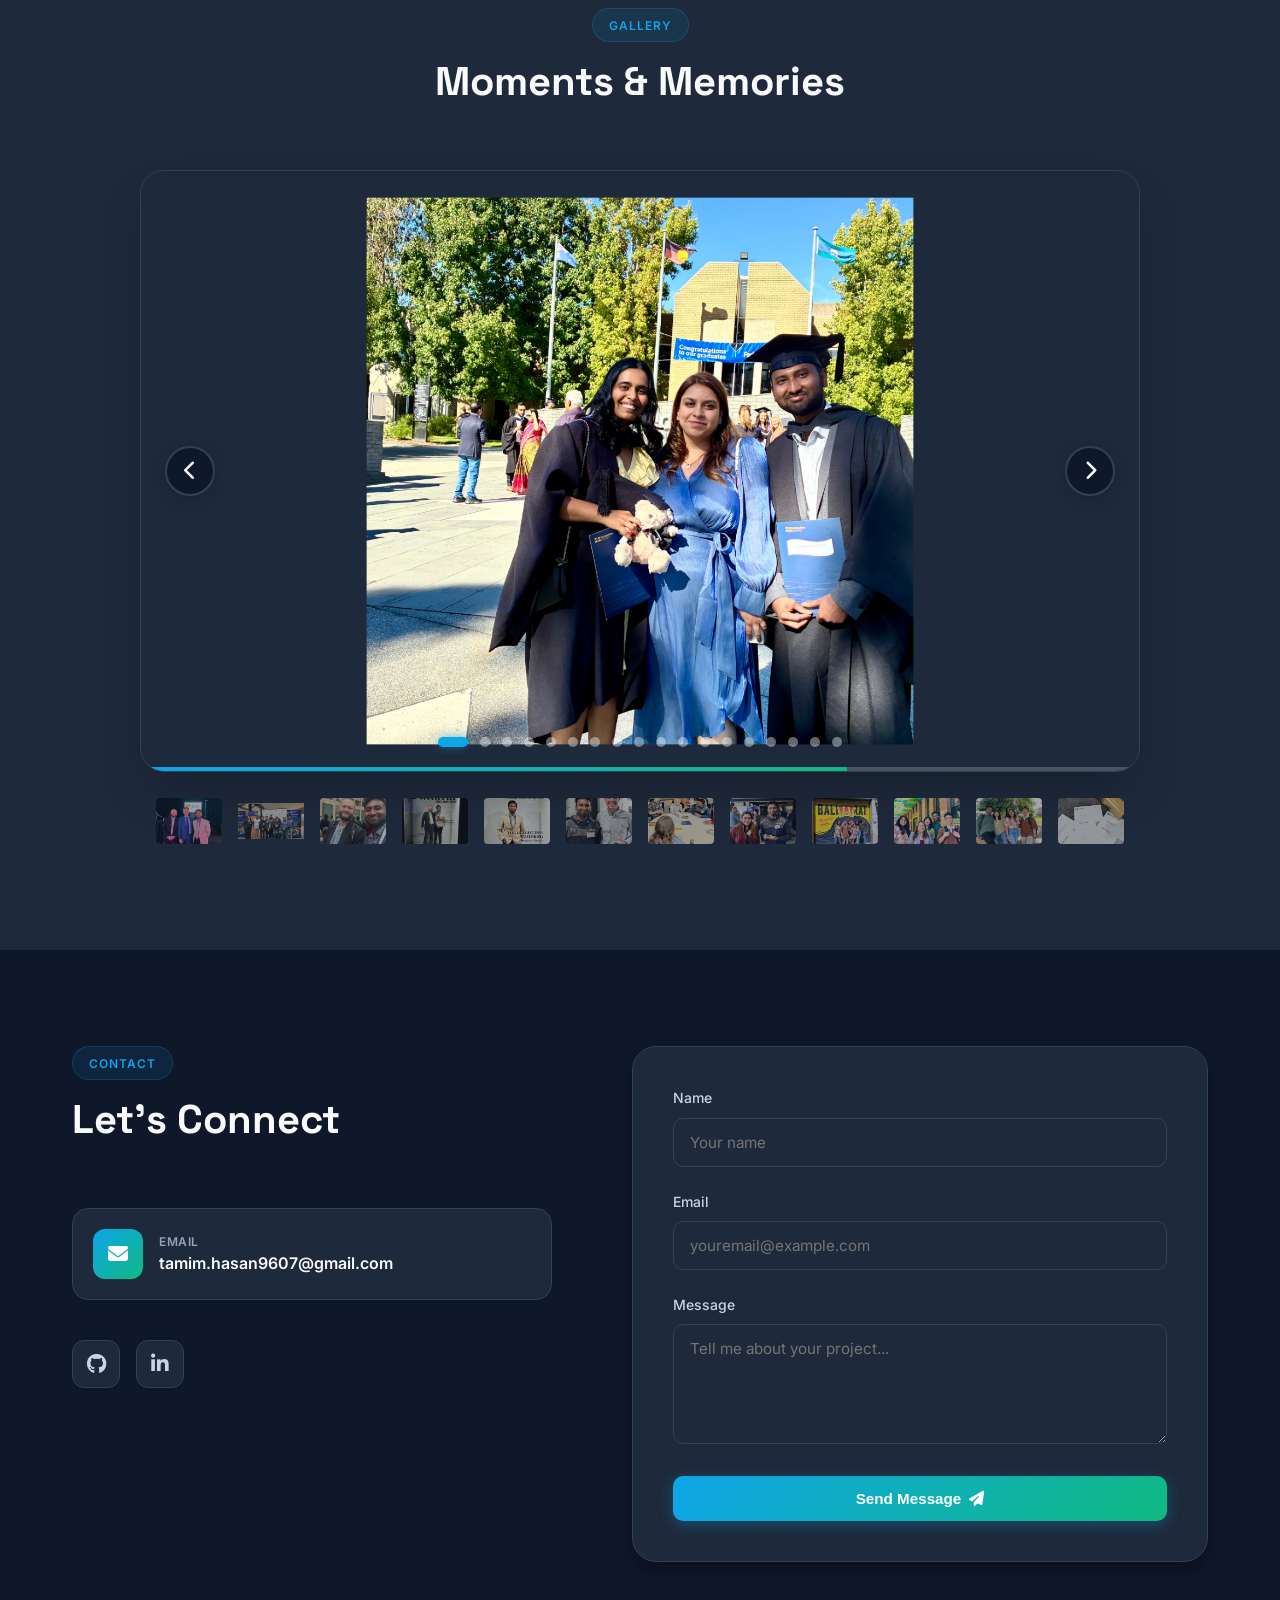
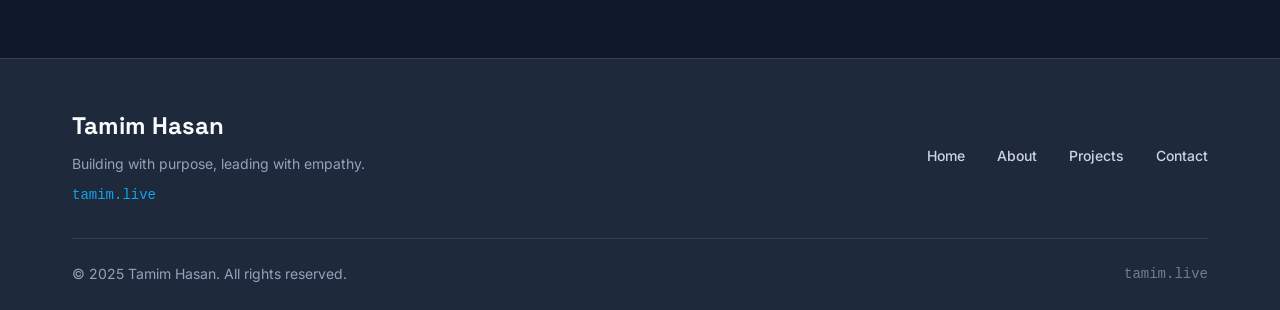
==== commit 49391e34: "c" ====
--- a/index.html
+++ b/index.html
@@ -118,26 +118,26 @@
                 </div>
 
                 <div class="hero-stats">
-                    <div class="stat-item">
-                        <span class="stat-number" data-count="15">0</span>
-                        <span class="stat-label">Projects</span>
-                    </div>
-                    <div class="stat-divider"></div>
-                    <div class="stat-item">
-                        <span class="stat-number" data-count="3">0</span>
-                        <span class="stat-label">Years Experience</span>
-                    </div>
-                    <div class="stat-divider"></div>
-                    <div class="stat-item">
-                        <span class="stat-number" data-count="60">0</span>
-                        <span class="stat-label">Volunteer Hours</span>
-                    </div>
-                    <div class="stat-divider"></div>
-                    <div class="stat-item">
-                        <span class="stat-number" data-count="3">0</span>
-                        <span class="stat-label">Awards</span>
-                    </div>
-                </div>
+    <div class="stat-item">
+        <span class="stat-number" data-count="15">0+</span>
+        <span class="stat-label">Projects</span>
+    </div>
+    <div class="stat-divider"></div>
+    <div class="stat-item">
+        <span class="stat-number" data-count="3">0+</span>
+        <span class="stat-label">Years Experience</span>
+    </div>
+    <div class="stat-divider"></div>
+    <div class="stat-item">
+        <span class="stat-number" data-count="60">0+</span>
+        <span class="stat-label">Volunteer Hours</span>
+    </div>
+    <div class="stat-divider"></div>
+    <div class="stat-item">
+        <span class="stat-number" data-count="3">0+</span>
+        <span class="stat-label">Awards</span>
+    </div>
+</div>
             </div>
 
             <div class="hero-visual" data-animate="fade-up" data-delay="200">
@@ -147,7 +147,7 @@
                     <div class="geo-shape shape-3"></div>
 
                     <div class="geo-image-container">
-                        <img src="tamim.png" alt="Tamim Hasan" class="geo-image">
+                        <img src="assets/tamim.png" alt="Tamim Hasan" class="geo-image">
                     </div>
 
                     <div class="floating-tag tag-dev">
@@ -181,11 +181,11 @@
             <div class="about-visual-story" data-animate="fade-right">
                 <div class="image-collage">
                     <div class="image-main">
-                        <img src="tamim3.png" alt="Tamim Hasan Portrait" class="img-main">
+                        <img src="assets/tamim3.png" alt="Tamim Hasan Portrait" class="img-main">
                         <div class="image-accent-shape"></div>
                     </div>
                     <div class="image-secondary">
-                        <img src="tamim.png" alt="Tamim Hasan Professional" class="img-secondary">
+                        <img src="assets/tamim.png" alt="Tamim Hasan Professional" class="img-secondary">
                     </div>
                     <div class="experience-float">
                         <span class="exp-number">3+</span>
@@ -718,126 +718,126 @@
                     <!-- Slide 1 -->
                     <div class="gallery-slide active">
                         <div class="slide-image-wrapper full">
-                            <img src="1.png" alt="Gallery Image 1" class="gallery-img">
+                            <img src="assets/1.png" alt="Gallery Image 1" class="gallery-img">
                         </div>
                     </div>
 
                     <!-- Slide 2 -->
                     <div class="gallery-slide">
                         <div class="slide-image-wrapper full">
-                            <img src="2.png" alt="Gallery Image 2" class="gallery-img">
+                            <img src="assets/2.png" alt="Gallery Image 2" class="gallery-img">
                         </div>
                     </div>
 
                     <!-- Slide 3 -->
                     <div class="gallery-slide">
                         <div class="slide-image-wrapper full">
-                            <img src="3.png" alt="Gallery Image 3" class="gallery-img">
+                            <img src="assets/3.png" alt="Gallery Image 3" class="gallery-img">
                         </div>
                     </div>
 
                     <!-- Slide 4 -->
                     <div class="gallery-slide">
                         <div class="slide-image-wrapper full">
-                            <img src="4.png" alt="Gallery Image 4" class="gallery-img">
+                            <img src="assets/4.png" alt="Gallery Image 4" class="gallery-img">
                         </div>
                     </div>
 
                     <!-- Slide 5 -->
                     <div class="gallery-slide">
                         <div class="slide-image-wrapper full">
-                            <img src="5.png" alt="Gallery Image 5" class="gallery-img">
+                            <img src="assets/5.png" alt="Gallery Image 5" class="gallery-img">
                         </div>
                     </div>
 
                     <!-- Slide 6 -->
                     <div class="gallery-slide">
                         <div class="slide-image-wrapper full">
-                            <img src="6.png" alt="Gallery Image 6" class="gallery-img">
+                            <img src="assets/6.png" alt="Gallery Image 6" class="gallery-img">
                         </div>
                     </div>
 
                     <!-- Slide 7 -->
                     <div class="gallery-slide">
                         <div class="slide-image-wrapper full">
-                            <img src="7.png" alt="Gallery Image 7" class="gallery-img">
+                            <img src="assets/7.png" alt="Gallery Image 7" class="gallery-img">
                         </div>
                     </div>
 
                     <!-- Slide 8 -->
                     <div class="gallery-slide">
                         <div class="slide-image-wrapper full">
-                            <img src="8.png" alt="Gallery Image 8" class="gallery-img">
+                            <img src="assets/8.png" alt="Gallery Image 8" class="gallery-img">
                         </div>
                     </div>
 
                     <!-- Slide 9 -->
                     <div class="gallery-slide">
                         <div class="slide-image-wrapper full">
-                            <img src="9.png" alt="Gallery Image 9" class="gallery-img">
+                            <img src="assets/9.png" alt="Gallery Image 9" class="gallery-img">
                         </div>
                     </div>
 
                     <!-- Slide 10 -->
                     <div class="gallery-slide">
                         <div class="slide-image-wrapper full">
-                            <img src="10.png" alt="Gallery Image 10" class="gallery-img">
+                            <img src="assets/10.png" alt="Gallery Image 10" class="gallery-img">
                         </div>
                     </div>
 
                     <!-- Slide 11 -->
                     <div class="gallery-slide">
                         <div class="slide-image-wrapper full">
-                            <img src="11.png" alt="Gallery Image 11" class="gallery-img">
+                            <img src="assets/11.png" alt="Gallery Image 11" class="gallery-img">
                         </div>
                     </div>
 
                     <!-- Slide 12 -->
                     <div class="gallery-slide">
                         <div class="slide-image-wrapper full">
-                            <img src="12.png" alt="Gallery Image 12" class="gallery-img">
+                            <img src="assets/12.png" alt="Gallery Image 12" class="gallery-img">
                         </div>
                     </div>
 
                     <!-- Slide 13 -->
                     <div class="gallery-slide">
                         <div class="slide-image-wrapper full">
-                            <img src="13.png" alt="Gallery Image 13" class="gallery-img">
+                            <img src="assets/13.png" alt="Gallery Image 13" class="gallery-img">
                         </div>
                     </div>
 
                     <!-- Slide 14 -->
                     <div class="gallery-slide">
                         <div class="slide-image-wrapper full">
-                            <img src="14.png" alt="Gallery Image 14" class="gallery-img">
+                            <img src="assets/14.png" alt="Gallery Image 14" class="gallery-img">
                         </div>
                     </div>
 
                     <!-- Slide 15 -->
                     <div class="gallery-slide">
                         <div class="slide-image-wrapper full">
-                            <img src="15.png" alt="Gallery Image 15" class="gallery-img">
+                            <img src="assets/15.png" alt="Gallery Image 15" class="gallery-img">
                         </div>
                     </div>
 
                     <!-- Slide 16 -->
                     <div class="gallery-slide">
                         <div class="slide-image-wrapper full">
-                            <img src="16.png" alt="Gallery Image 16" class="gallery-img">
+                            <img src="assets/16.png" alt="Gallery Image 16" class="gallery-img">
                         </div>
                     </div>
 
                     <!-- Slide 17 -->
                     <div class="gallery-slide">
                         <div class="slide-image-wrapper full">
-                            <img src="17.png" alt="Gallery Image 17" class="gallery-img">
+                            <img src="assets/17.png" alt="Gallery Image 17" class="gallery-img">
                         </div>
                     </div>
 
                     <!-- Slide 18 -->
                     <div class="gallery-slide">
                         <div class="slide-image-wrapper full">
-                            <img src="18.png" alt="Gallery Image 18" class="gallery-img">
+                            <img src="assets/18.png" alt="Gallery Image 18" class="gallery-img">
                         </div>
                     </div>
 
@@ -862,24 +862,24 @@
 
             <!-- Thumbnail Navigation -->
             <div class="gallery-thumbnails" id="galleryThumbs">
-                <div class="thumb active" data-index="0"><img src="1.png" alt="Thumb 1"></div>
-                <div class="thumb" data-index="1"><img src="2.png" alt="Thumb 2"></div>
-                <div class="thumb" data-index="2"><img src="3.png" alt="Thumb 3"></div>
-                <div class="thumb" data-index="3"><img src="4.png" alt="Thumb 4"></div>
-                <div class="thumb" data-index="4"><img src="5.png" alt="Thumb 5"></div>
-                <div class="thumb" data-index="5"><img src="6.png" alt="Thumb 6"></div>
-                <div class="thumb" data-index="6"><img src="7.png" alt="Thumb 7"></div>
-                <div class="thumb" data-index="7"><img src="8.png" alt="Thumb 8"></div>
-                <div class="thumb" data-index="8"><img src="9.png" alt="Thumb 9"></div>
-                <div class="thumb" data-index="9"><img src="10.png" alt="Thumb 10"></div>
-                <div class="thumb" data-index="10"><img src="11.png" alt="Thumb 11"></div>
-                <div class="thumb" data-index="11"><img src="12.png" alt="Thumb 12"></div>
-                <div class="thumb" data-index="12"><img src="13.png" alt="Thumb 13"></div>
-                <div class="thumb" data-index="13"><img src="14.png" alt="Thumb 14"></div>
-                <div class="thumb" data-index="14"><img src="15.png" alt="Thumb 15"></div>
-                <div class="thumb" data-index="15"><img src="16.png" alt="Thumb 16"></div>
-                <div class="thumb" data-index="16"><img src="17.png" alt="Thumb 17"></div>
-                <div class="thumb" data-index="17"><img src="18.png" alt="Thumb 18"></div>
+                <div class="thumb active" data-index="0"><img src="assets/1.png" alt="Thumb 1"></div>
+                <div class="thumb" data-index="1"><img src="assets/2.png" alt="Thumb 2"></div>
+                <div class="thumb" data-index="2"><img src="assets/3.png" alt="Thumb 3"></div>
+                <div class="thumb" data-index="3"><img src="assets/4.png" alt="Thumb 4"></div>
+                <div class="thumb" data-index="4"><img src="assets/5.png" alt="Thumb 5"></div>
+                <div class="thumb" data-index="5"><img src="assets/6.png" alt="Thumb 6"></div>
+                <div class="thumb" data-index="6"><img src="assets/7.png" alt="Thumb 7"></div>
+                <div class="thumb" data-index="7"><img src="assets/8.png" alt="Thumb 8"></div>
+                <div class="thumb" data-index="8"><img src="assets/9.png" alt="Thumb 9"></div>
+                <div class="thumb" data-index="9"><img src="assets/10.png" alt="Thumb 10"></div>
+                <div class="thumb" data-index="10"><img src="assets/11.png" alt="Thumb 11"></div>
+                <div class="thumb" data-index="11"><img src="assets/12.png" alt="Thumb 12"></div>
+                <div class="thumb" data-index="12"><img src="assets/13.png" alt="Thumb 13"></div>
+                <div class="thumb" data-index="13"><img src="assets/14.png" alt="Thumb 14"></div>
+                <div class="thumb" data-index="14"><img src="assets/15.png" alt="Thumb 15"></div>
+                <div class="thumb" data-index="15"><img src="assets/16.png" alt="Thumb 16"></div>
+                <div class="thumb" data-index="16"><img src="assets/17.png" alt="Thumb 17"></div>
+                <div class="thumb" data-index="17"><img src="assets/18.png" alt="Thumb 18"></div>
             </div>
         </div>
     </div>
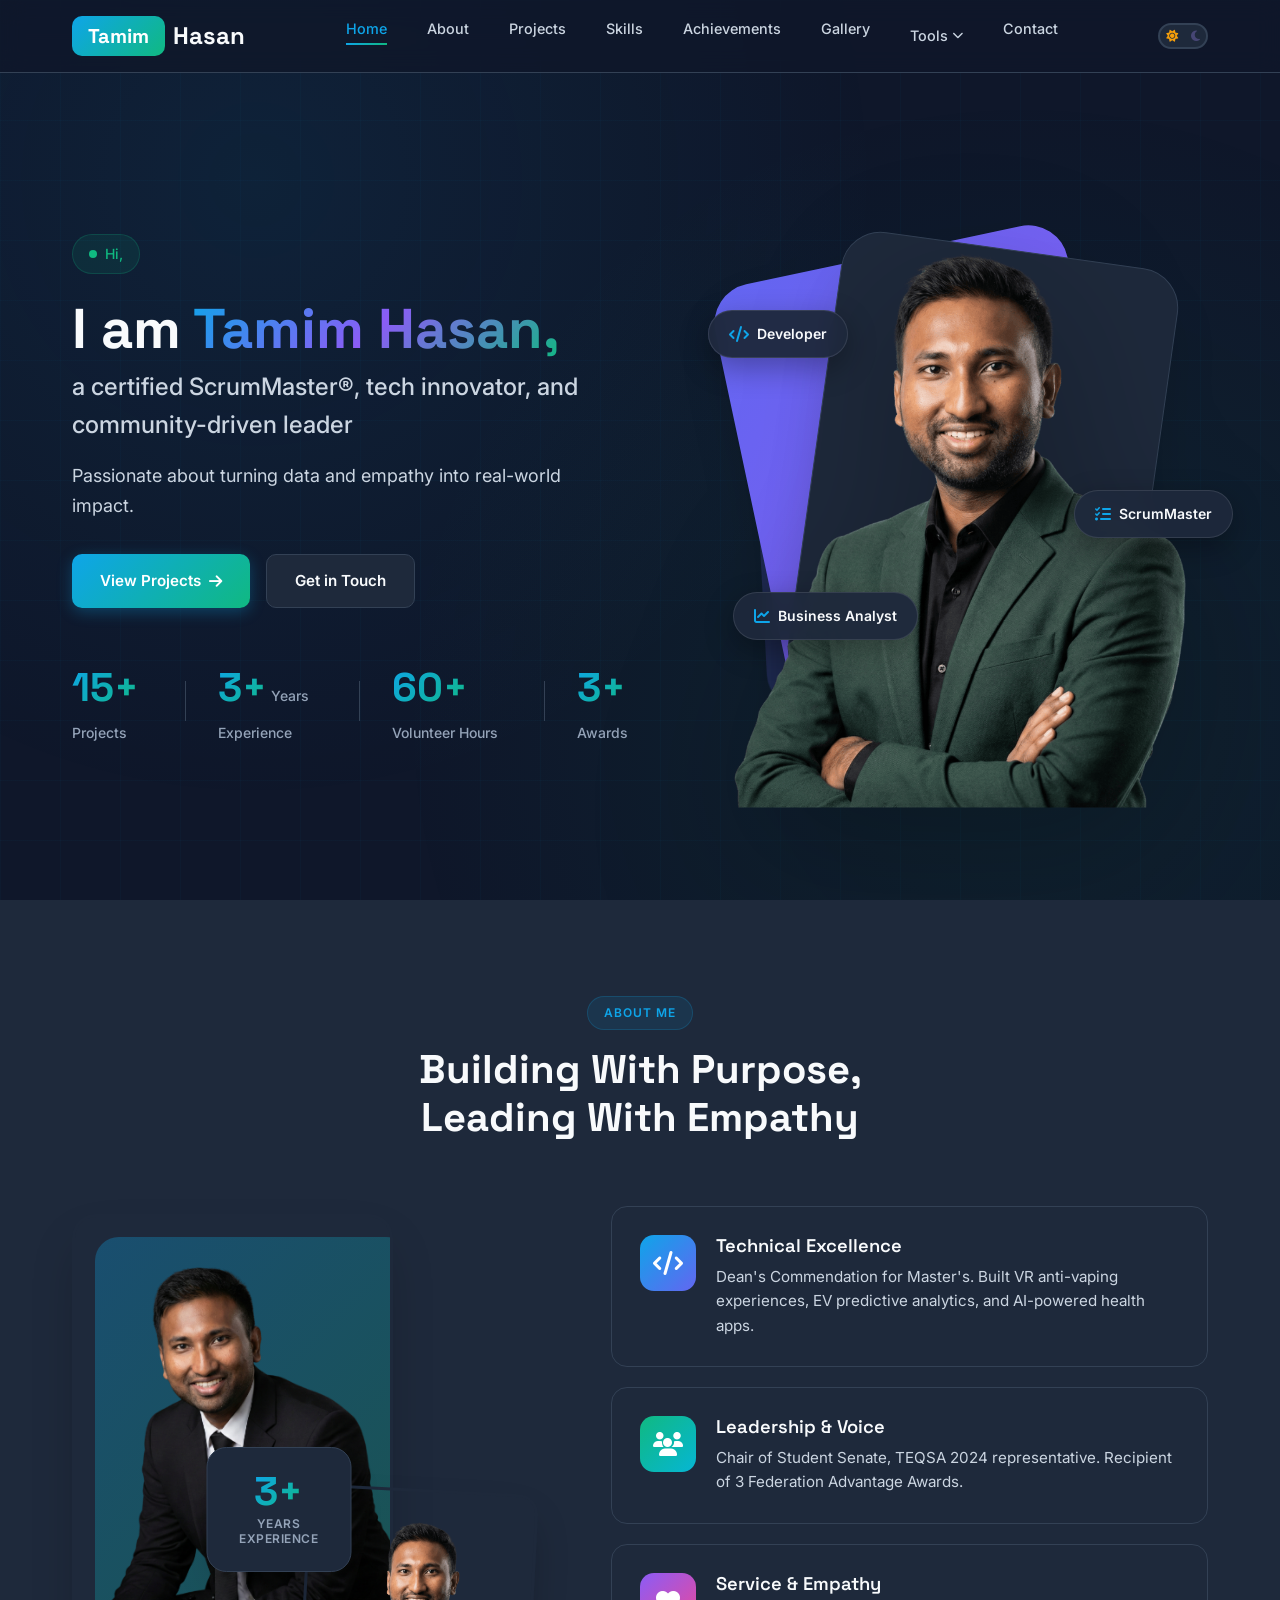
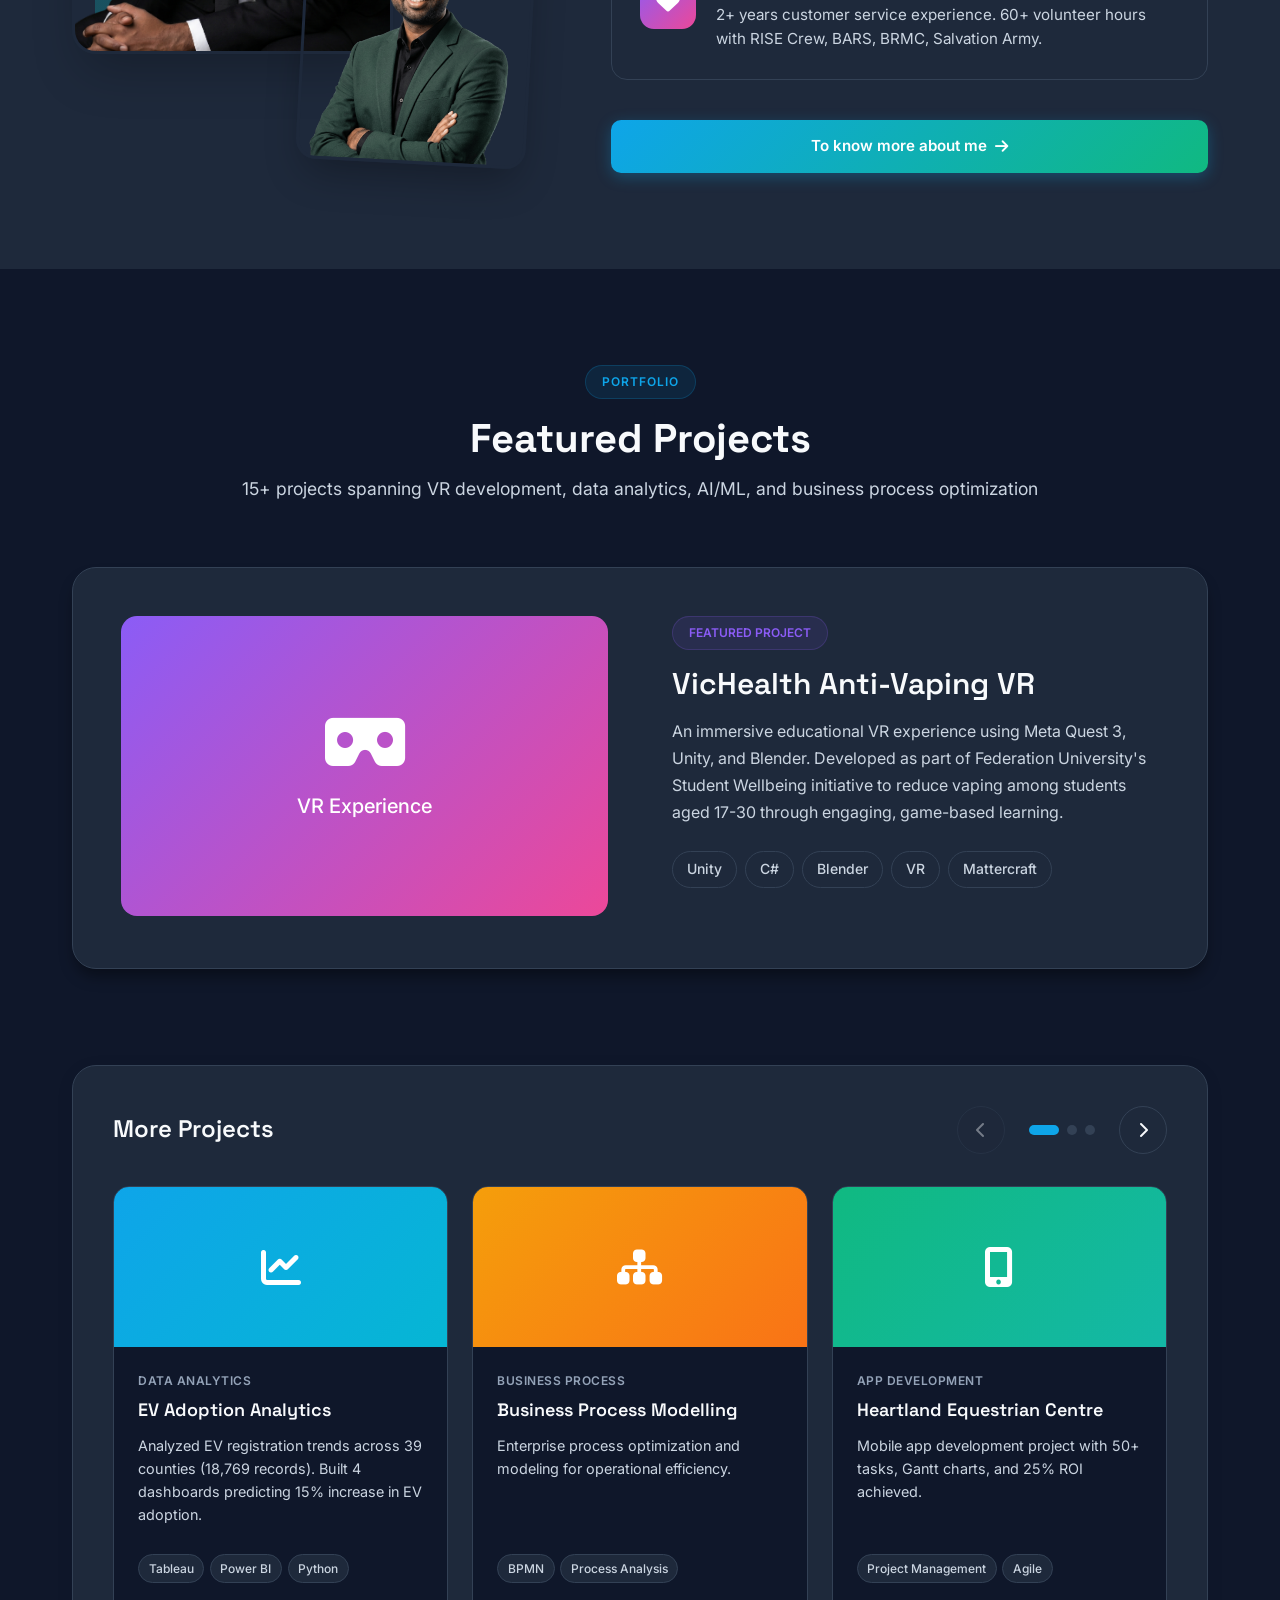
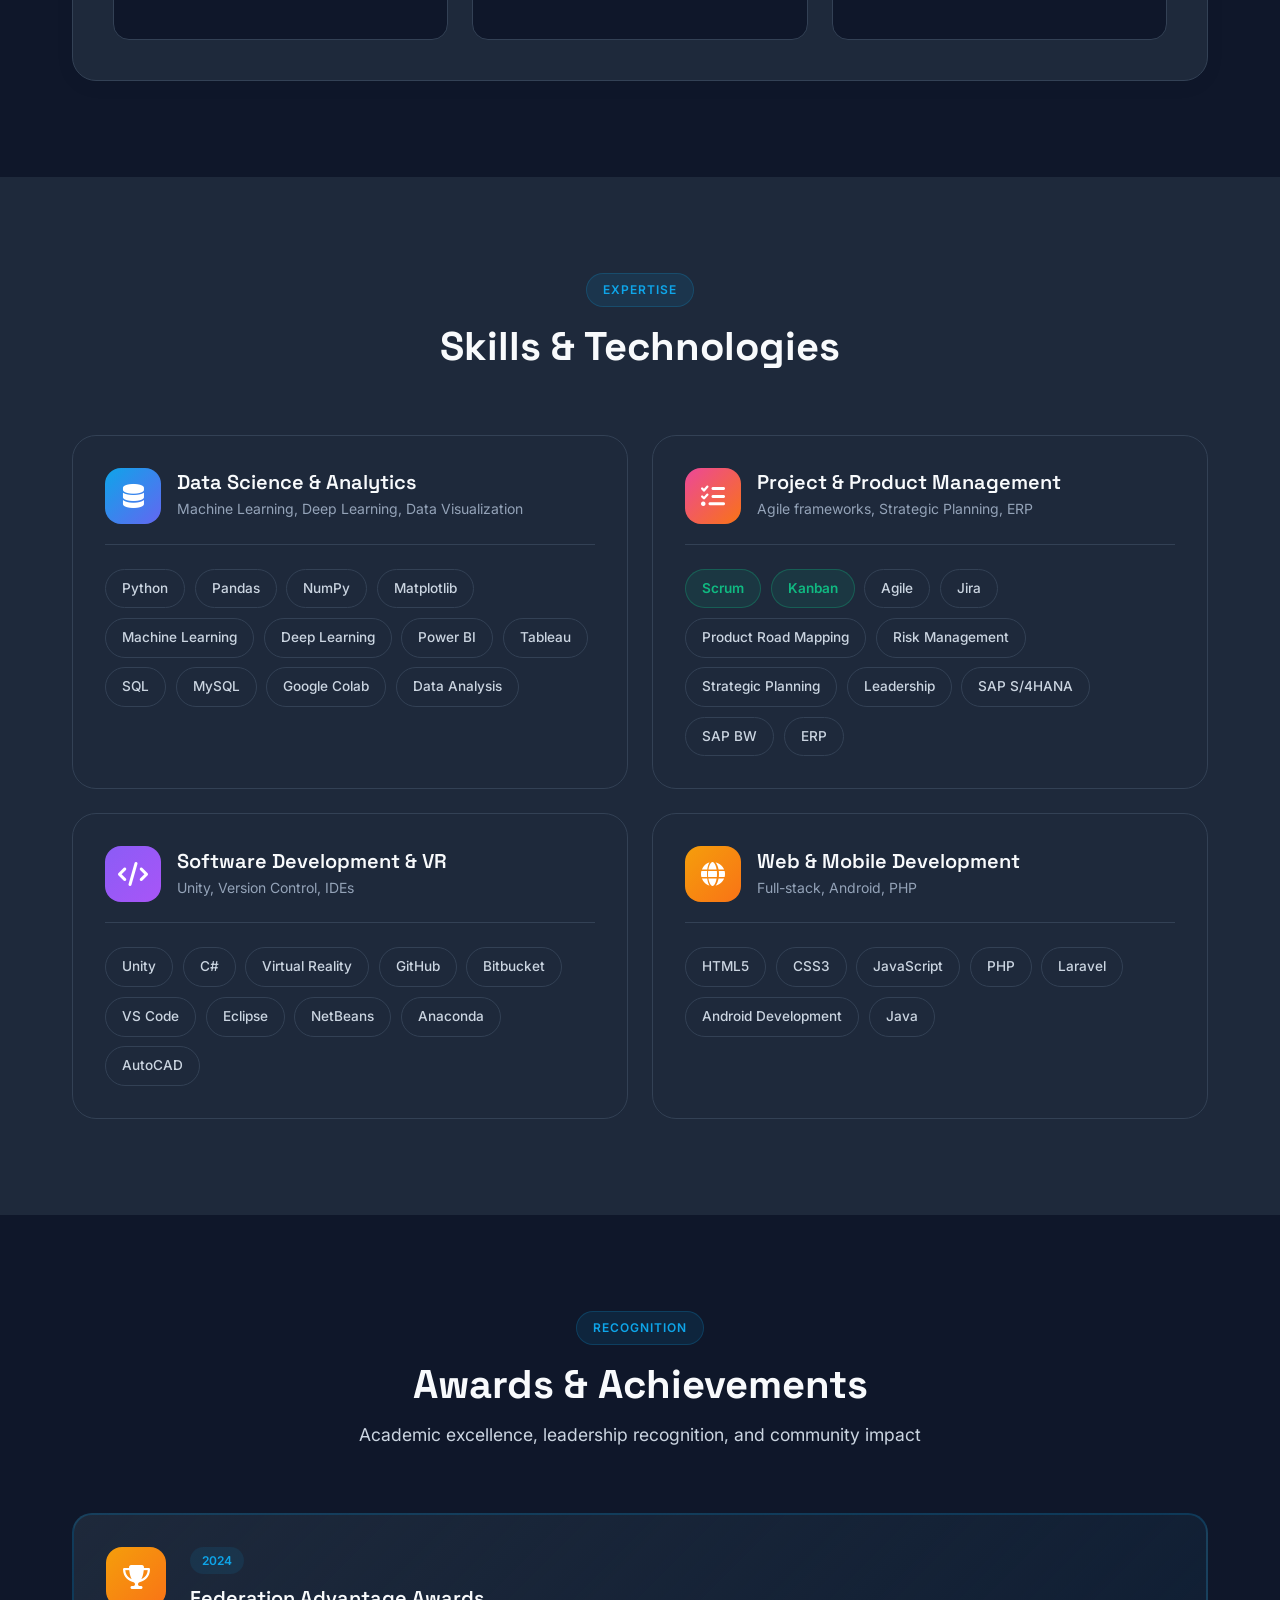
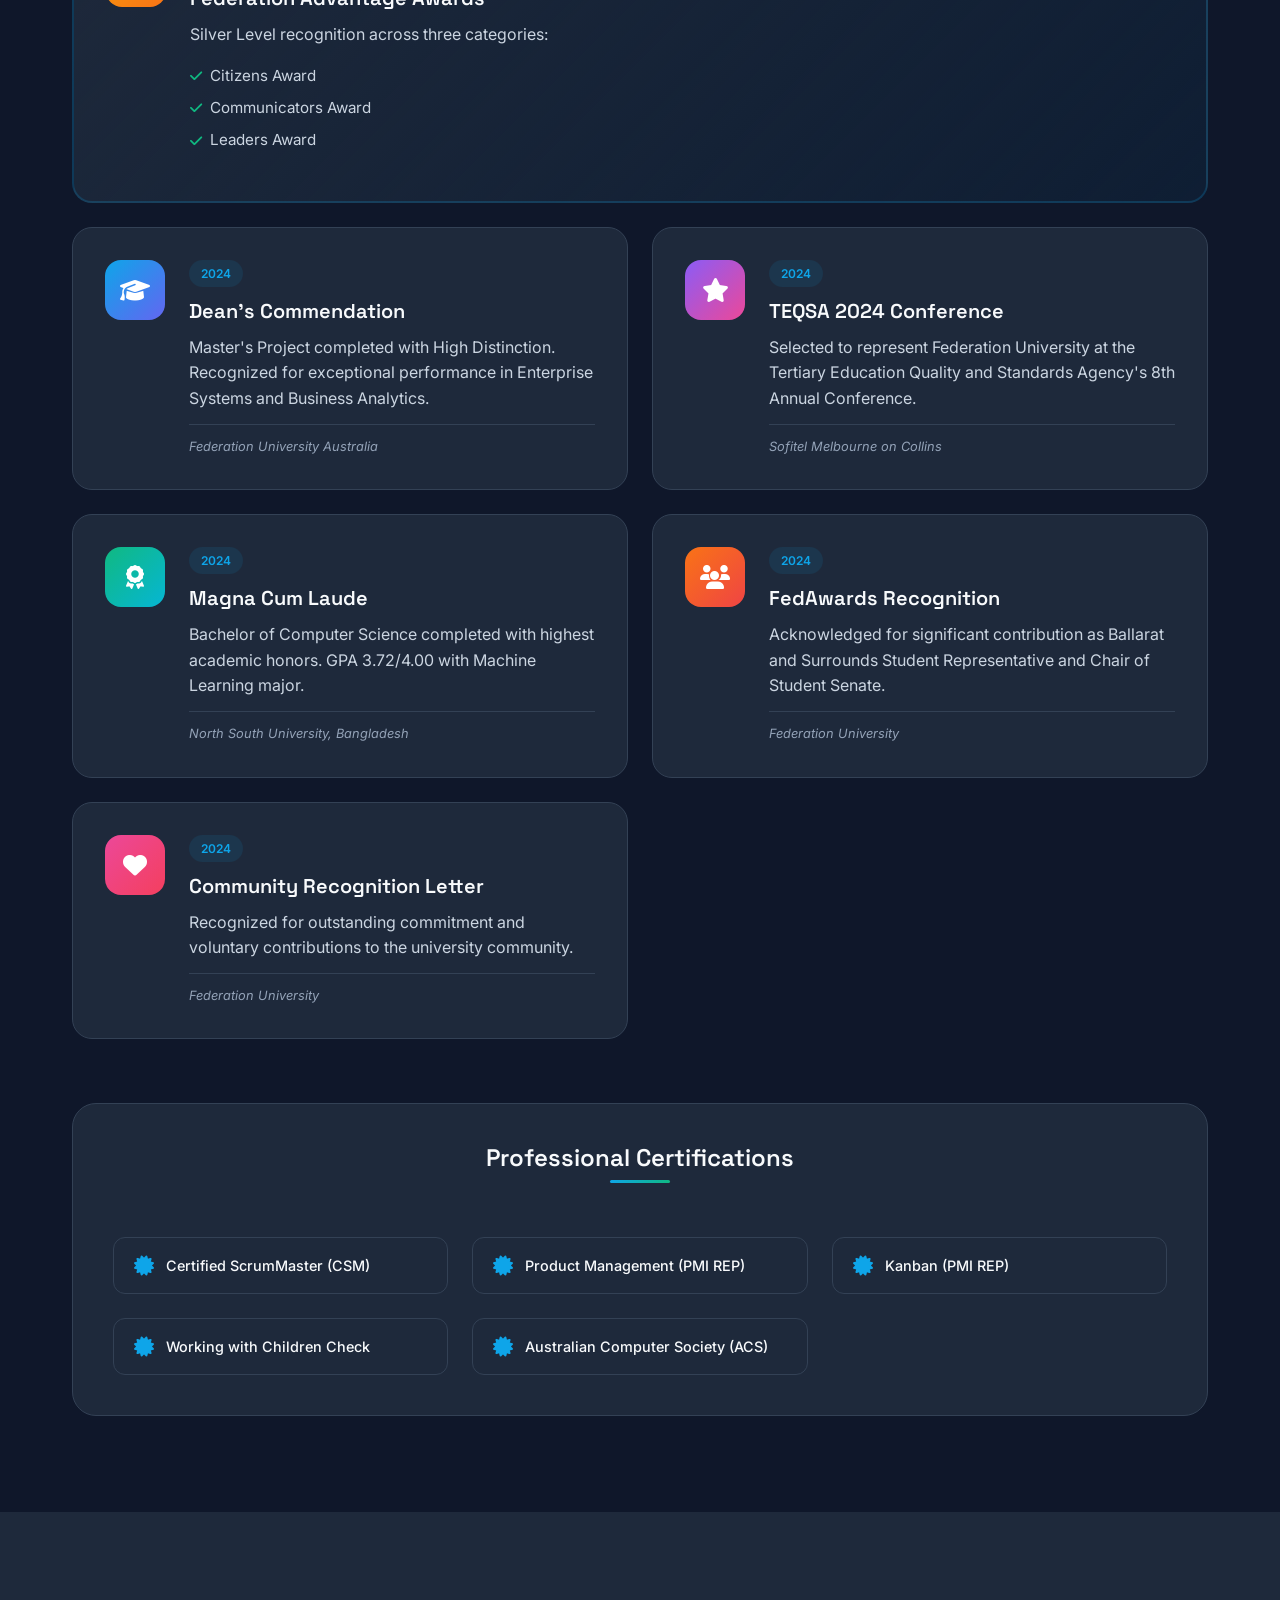
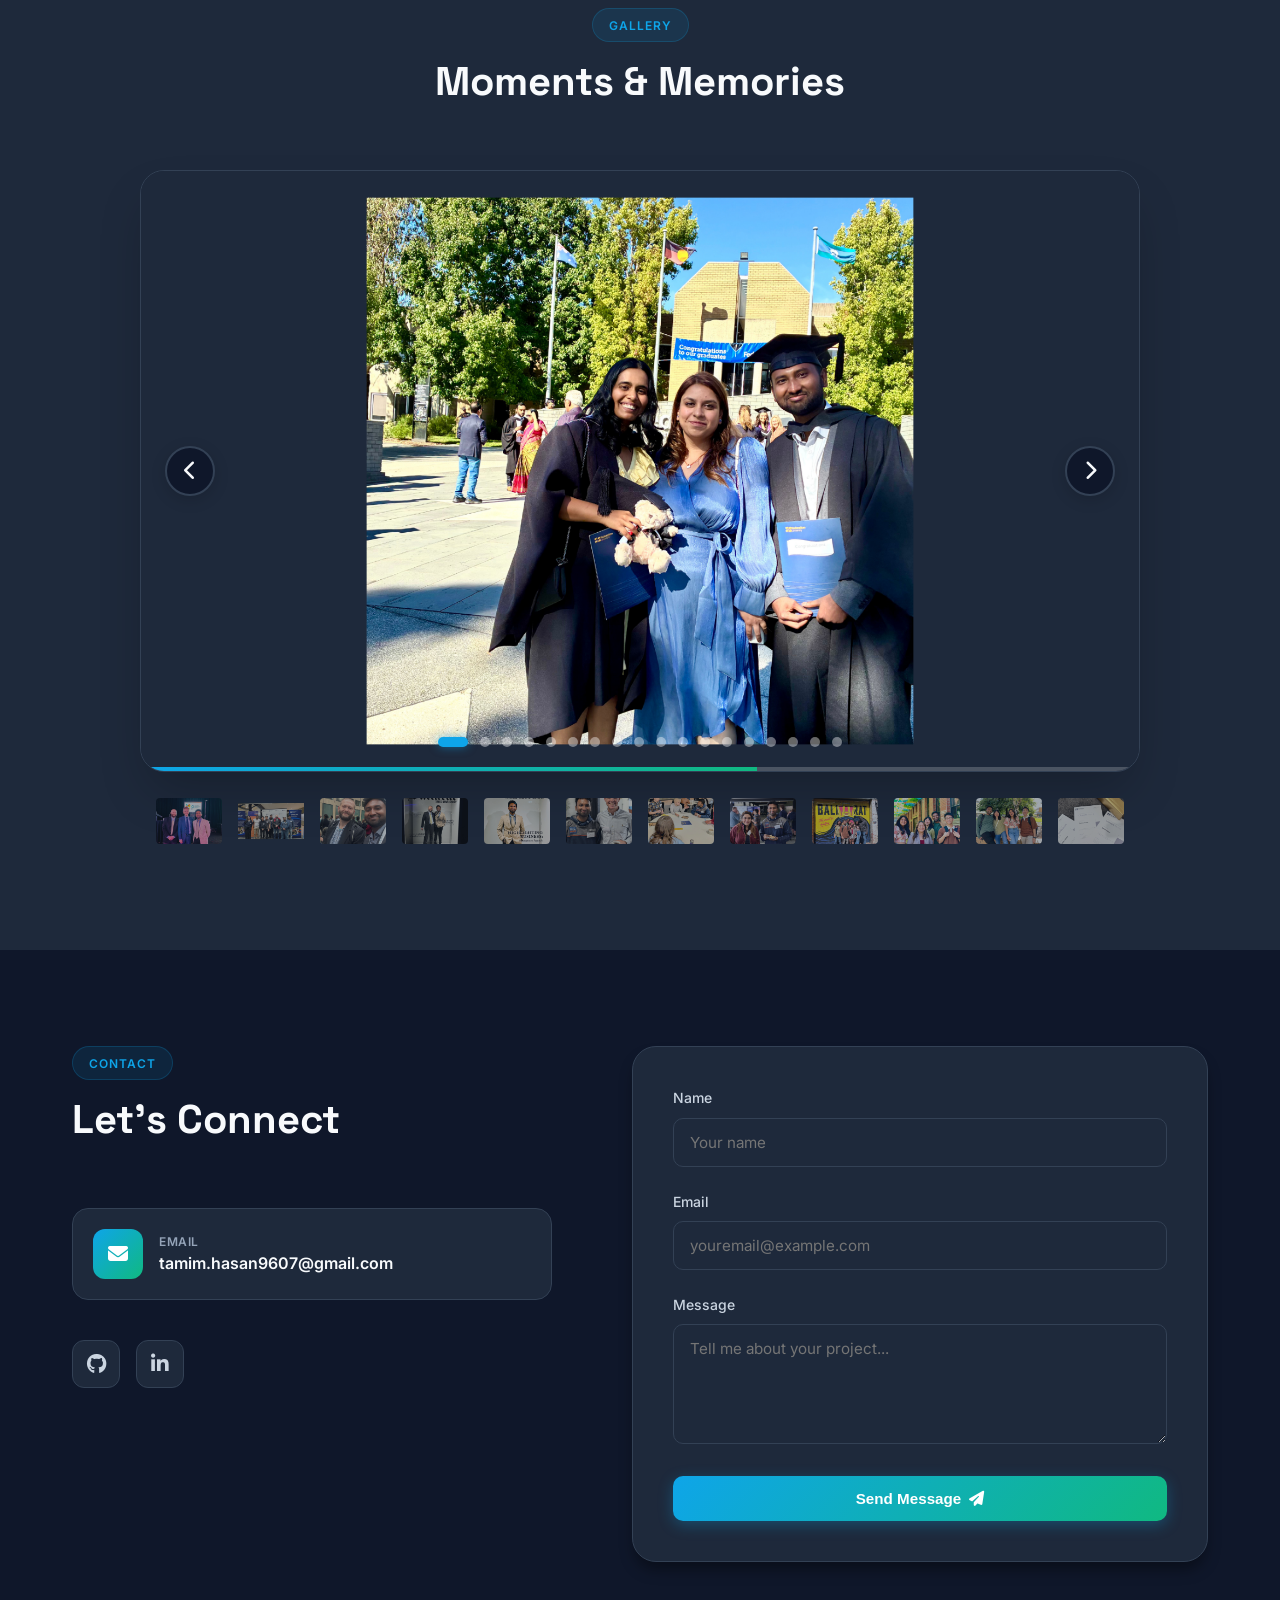
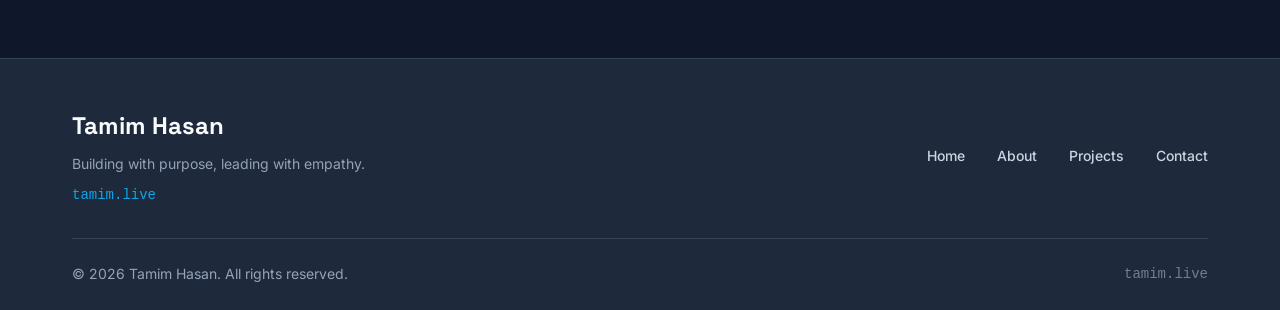
==== commit 1d2ddf01: "j" ====
--- a/index.html
+++ b/index.html
@@ -5,13 +5,34 @@
     <meta name="viewport" content="width=device-width, initial-scale=1.0">
     <title>Tamim Hasan | Tech Innovator & ScrumMaster</title>
 
+    <!-- Favicon -->
+    <link rel="icon" type="image/svg+xml" href="assets/favicon.svg">
+
+    <!-- SEO -->
+    <meta name="description" content="Tamim Hasan — certified ScrumMaster, tech innovator, and business analyst turning data and empathy into real-world impact. Explore projects, skills, and achievements.">
+    <meta name="keywords" content="Tamim Hasan, ScrumMaster, Tech Innovator, Business Analyst, Portfolio, VR Developer, Federation University">
+    <meta name="author" content="Tamim Hasan">
+    <link rel="canonical" href="https://tamim.live/">
+
+    <!-- Open Graph (social media previews) -->
+    <meta property="og:type" content="website">
+    <meta property="og:url" content="https://tamim.live/">
+    <meta property="og:title" content="Tamim Hasan | Tech Innovator & ScrumMaster">
+    <meta property="og:description" content="Certified ScrumMaster, tech innovator, and business analyst turning data and empathy into real-world impact.">
+    <meta property="og:image" content="https://tamim.live/assets/tamim.png">
+
+    <!-- Twitter Card -->
+    <meta name="twitter:card" content="summary_large_image">
+    <meta name="twitter:title" content="Tamim Hasan | Tech Innovator & ScrumMaster">
+    <meta name="twitter:description" content="Certified ScrumMaster, tech innovator, and business analyst turning data and empathy into real-world impact.">
+    <meta name="twitter:image" content="https://tamim.live/assets/tamim.png">
+
     <link rel="preconnect" href="https://fonts.googleapis.com">
     <link rel="preconnect" href="https://fonts.gstatic.com" crossorigin>
     <link href="https://fonts.googleapis.com/css2?family=Inter:wght@300;400;500;600;700&family=Space+Grotesk:wght@500;600;700&display=swap" rel="stylesheet">
     <link rel="stylesheet" href="https://cdnjs.cloudflare.com/ajax/libs/font-awesome/6.4.0/css/all.min.css">
 
     <link rel="stylesheet" href="styles.css">
-
 
 </head>
 <body>
@@ -32,19 +53,19 @@
                 <li><a href="#skills" class="nav-link">Skills</a></li>
                 <li><a href="#achievements" class="nav-link">Achievements</a></li>
                 <li><a href="#gallery" class="nav-link">Gallery</a></li>
-                <li class="nav-item-dropdown" style="position: relative;">
-                    <a href="#" class="nav-link" onclick="return false;" style="display: flex; align-items: center; gap: 0.25rem;">
-                        Tools <i class="fas fa-chevron-down" style="font-size: 0.7rem;"></i>
+                <li class="nav-item-dropdown">
+                    <a href="#" class="nav-link nav-link-dropdown" aria-haspopup="true" aria-expanded="false">
+                        Tools <i class="fas fa-chevron-down dropdown-chevron"></i>
                     </a>
-                    <div class="dropdown-menu" style="position: absolute; top: 100%; left: 0; background: var(--bg-card); border: 1px solid var(--border-color); border-radius: 12px; padding: 0.5rem; min-width: 200px; box-shadow: var(--shadow-xl); opacity: 0; visibility: hidden; transform: translateY(10px); transition: all 0.2s; z-index: 1001; margin-top: 0.5rem;">
-                        <div style="padding: 0.5rem 1rem; font-size: 0.75rem; color: var(--text-muted); text-transform: uppercase; letter-spacing: 1px; font-weight: 600;">Free Utilities</div>
-                        <a href="merge-pdf.html" class="dropdown-item" style="display: flex; align-items: center; gap: 0.75rem; padding: 0.75rem 1rem; color: var(--text-secondary); text-decoration: none; border-radius: 8px; transition: all 0.2s; font-size: 0.9rem;">
-                            <i class="fas fa-file-pdf" style="width: 20px; text-align: center;"></i>
+                    <div class="dropdown-menu">
+                        <div class="dropdown-label">Free Utilities</div>
+                        <a href="merge-pdf.html" class="dropdown-item">
+                            <i class="fas fa-file-pdf dropdown-item-icon"></i>
                             <span>PDF Merger</span>
                         </a>
-                        <div style="height: 1px; background: var(--border-color); margin: 0.5rem 0;"></div>
-                        <a href="#contact" class="dropdown-item" style="display: flex; align-items: center; gap: 0.75rem; padding: 0.75rem 1rem; color: var(--text-secondary); text-decoration: none; border-radius: 8px; transition: all 0.2s; font-size: 0.9rem;">
-                            <i class="fas fa-envelope" style="width: 20px; text-align: center;"></i>
+                        <div class="dropdown-divider"></div>
+                        <a href="#contact" class="dropdown-item">
+                            <i class="fas fa-envelope dropdown-item-icon"></i>
                             <span>Request a Tool</span>
                         </a>
                     </div>
@@ -52,30 +73,6 @@
                 <li><a href="#contact" class="nav-link">Contact</a></li>
             </ul>
 
-            <style>
-                .nav-item-dropdown:hover .dropdown-menu {
-                    opacity: 1 !important;
-                    visibility: visible !important;
-                    transform: translateY(0) !important;
-                }
-                .dropdown-item:hover {
-                    background: var(--bg-secondary) !important;
-                    color: var(--primary) !important;
-                }
-                @media (max-width: 768px) {
-                    .dropdown-menu {
-                        position: static !important;
-                        opacity: 1 !important;
-                        visibility: visible !important;
-                        transform: none !important;
-                        box-shadow: none !important;
-                        border: none !important;
-                        background: transparent !important;
-                        margin-top: 0 !important;
-                        padding-left: 1rem !important;
-                    }
-                }
-            </style>
 
             <div class="nav-actions">
                 <button class="theme-toggle" id="themeToggle" aria-label="Toggle theme">
@@ -181,11 +178,11 @@
             <div class="about-visual-story" data-animate="fade-right">
                 <div class="image-collage">
                     <div class="image-main">
-                        <img src="assets/tamim3.png" alt="Tamim Hasan Portrait" class="img-main">
+                        <img src="assets/tamim3.png" alt="Tamim Hasan Portrait" class="img-main" loading="lazy">
                         <div class="image-accent-shape"></div>
                     </div>
                     <div class="image-secondary">
-                        <img src="assets/tamim.png" alt="Tamim Hasan Professional" class="img-secondary">
+                        <img src="assets/tamim.png" alt="Tamim Hasan Professional" class="img-secondary" loading="lazy">
                     </div>
                     <div class="experience-float">
                         <span class="exp-number">3+</span>
@@ -718,126 +715,126 @@
                     <!-- Slide 1 -->
                     <div class="gallery-slide active">
                         <div class="slide-image-wrapper full">
-                            <img src="assets/1.png" alt="Gallery Image 1" class="gallery-img">
+                            <img src="assets/1.png" alt="Tamim Hasan – gallery photo 1" class="gallery-img" loading="lazy">
                         </div>
                     </div>
 
                     <!-- Slide 2 -->
                     <div class="gallery-slide">
                         <div class="slide-image-wrapper full">
-                            <img src="assets/2.png" alt="Gallery Image 2" class="gallery-img">
+                            <img src="assets/2.png" alt="Tamim Hasan – gallery photo 2" class="gallery-img" loading="lazy">
                         </div>
                     </div>
 
                     <!-- Slide 3 -->
                     <div class="gallery-slide">
                         <div class="slide-image-wrapper full">
-                            <img src="assets/3.png" alt="Gallery Image 3" class="gallery-img">
+                            <img src="assets/3.png" alt="Tamim Hasan – gallery photo 3" class="gallery-img" loading="lazy">
                         </div>
                     </div>
 
                     <!-- Slide 4 -->
                     <div class="gallery-slide">
                         <div class="slide-image-wrapper full">
-                            <img src="assets/4.png" alt="Gallery Image 4" class="gallery-img">
+                            <img src="assets/4.png" alt="Tamim Hasan – gallery photo 4" class="gallery-img" loading="lazy">
                         </div>
                     </div>
 
                     <!-- Slide 5 -->
                     <div class="gallery-slide">
                         <div class="slide-image-wrapper full">
-                            <img src="assets/5.png" alt="Gallery Image 5" class="gallery-img">
+                            <img src="assets/5.png" alt="Tamim Hasan – gallery photo 5" class="gallery-img" loading="lazy">
                         </div>
                     </div>
 
                     <!-- Slide 6 -->
                     <div class="gallery-slide">
                         <div class="slide-image-wrapper full">
-                            <img src="assets/6.png" alt="Gallery Image 6" class="gallery-img">
+                            <img src="assets/6.png" alt="Tamim Hasan – gallery photo 6" class="gallery-img" loading="lazy">
                         </div>
                     </div>
 
                     <!-- Slide 7 -->
                     <div class="gallery-slide">
                         <div class="slide-image-wrapper full">
-                            <img src="assets/7.png" alt="Gallery Image 7" class="gallery-img">
+                            <img src="assets/7.png" alt="Tamim Hasan – gallery photo 7" class="gallery-img" loading="lazy">
                         </div>
                     </div>
 
                     <!-- Slide 8 -->
                     <div class="gallery-slide">
                         <div class="slide-image-wrapper full">
-                            <img src="assets/8.png" alt="Gallery Image 8" class="gallery-img">
+                            <img src="assets/8.png" alt="Tamim Hasan – gallery photo 8" class="gallery-img" loading="lazy">
                         </div>
                     </div>
 
                     <!-- Slide 9 -->
                     <div class="gallery-slide">
                         <div class="slide-image-wrapper full">
-                            <img src="assets/9.png" alt="Gallery Image 9" class="gallery-img">
+                            <img src="assets/9.png" alt="Tamim Hasan – gallery photo 9" class="gallery-img" loading="lazy">
                         </div>
                     </div>
 
                     <!-- Slide 10 -->
                     <div class="gallery-slide">
                         <div class="slide-image-wrapper full">
-                            <img src="assets/10.png" alt="Gallery Image 10" class="gallery-img">
+                            <img src="assets/10.png" alt="Tamim Hasan – gallery photo 10" class="gallery-img" loading="lazy">
                         </div>
                     </div>
 
                     <!-- Slide 11 -->
                     <div class="gallery-slide">
                         <div class="slide-image-wrapper full">
-                            <img src="assets/11.png" alt="Gallery Image 11" class="gallery-img">
+                            <img src="assets/11.png" alt="Tamim Hasan – gallery photo 11" class="gallery-img" loading="lazy">
                         </div>
                     </div>
 
                     <!-- Slide 12 -->
                     <div class="gallery-slide">
                         <div class="slide-image-wrapper full">
-                            <img src="assets/12.png" alt="Gallery Image 12" class="gallery-img">
+                            <img src="assets/12.png" alt="Tamim Hasan – gallery photo 12" class="gallery-img" loading="lazy">
                         </div>
                     </div>
 
                     <!-- Slide 13 -->
                     <div class="gallery-slide">
                         <div class="slide-image-wrapper full">
-                            <img src="assets/13.png" alt="Gallery Image 13" class="gallery-img">
+                            <img src="assets/13.png" alt="Tamim Hasan – gallery photo 13" class="gallery-img" loading="lazy">
                         </div>
                     </div>
 
                     <!-- Slide 14 -->
                     <div class="gallery-slide">
                         <div class="slide-image-wrapper full">
-                            <img src="assets/14.png" alt="Gallery Image 14" class="gallery-img">
+                            <img src="assets/14.png" alt="Tamim Hasan – gallery photo 14" class="gallery-img" loading="lazy">
                         </div>
                     </div>
 
                     <!-- Slide 15 -->
                     <div class="gallery-slide">
                         <div class="slide-image-wrapper full">
-                            <img src="assets/15.png" alt="Gallery Image 15" class="gallery-img">
+                            <img src="assets/15.png" alt="Tamim Hasan – gallery photo 15" class="gallery-img" loading="lazy">
                         </div>
                     </div>
 
                     <!-- Slide 16 -->
                     <div class="gallery-slide">
                         <div class="slide-image-wrapper full">
-                            <img src="assets/16.png" alt="Gallery Image 16" class="gallery-img">
+                            <img src="assets/16.png" alt="Tamim Hasan – gallery photo 16" class="gallery-img" loading="lazy">
                         </div>
                     </div>
 
                     <!-- Slide 17 -->
                     <div class="gallery-slide">
                         <div class="slide-image-wrapper full">
-                            <img src="assets/17.png" alt="Gallery Image 17" class="gallery-img">
+                            <img src="assets/17.png" alt="Tamim Hasan – gallery photo 17" class="gallery-img" loading="lazy">
                         </div>
                     </div>
 
                     <!-- Slide 18 -->
                     <div class="gallery-slide">
                         <div class="slide-image-wrapper full">
-                            <img src="assets/18.png" alt="Gallery Image 18" class="gallery-img">
+                            <img src="assets/18.png" alt="Tamim Hasan – gallery photo 18" class="gallery-img" loading="lazy">
                         </div>
                     </div>
 
@@ -862,24 +859,24 @@
 
             <!-- Thumbnail Navigation -->
             <div class="gallery-thumbnails" id="galleryThumbs">
-                <div class="thumb active" data-index="0"><img src="assets/1.png" alt="Thumb 1"></div>
-                <div class="thumb" data-index="1"><img src="assets/2.png" alt="Thumb 2"></div>
-                <div class="thumb" data-index="2"><img src="assets/3.png" alt="Thumb 3"></div>
-                <div class="thumb" data-index="3"><img src="assets/4.png" alt="Thumb 4"></div>
-                <div class="thumb" data-index="4"><img src="assets/5.png" alt="Thumb 5"></div>
-                <div class="thumb" data-index="5"><img src="assets/6.png" alt="Thumb 6"></div>
-                <div class="thumb" data-index="6"><img src="assets/7.png" alt="Thumb 7"></div>
-                <div class="thumb" data-index="7"><img src="assets/8.png" alt="Thumb 8"></div>
-                <div class="thumb" data-index="8"><img src="assets/9.png" alt="Thumb 9"></div>
-                <div class="thumb" data-index="9"><img src="assets/10.png" alt="Thumb 10"></div>
-                <div class="thumb" data-index="10"><img src="assets/11.png" alt="Thumb 11"></div>
-                <div class="thumb" data-index="11"><img src="assets/12.png" alt="Thumb 12"></div>
-                <div class="thumb" data-index="12"><img src="assets/13.png" alt="Thumb 13"></div>
-                <div class="thumb" data-index="13"><img src="assets/14.png" alt="Thumb 14"></div>
-                <div class="thumb" data-index="14"><img src="assets/15.png" alt="Thumb 15"></div>
-                <div class="thumb" data-index="15"><img src="assets/16.png" alt="Thumb 16"></div>
-                <div class="thumb" data-index="16"><img src="assets/17.png" alt="Thumb 17"></div>
-                <div class="thumb" data-index="17"><img src="assets/18.png" alt="Thumb 18"></div>
+                <div class="thumb active" data-index="0"><img src="assets/1.png" alt="Gallery thumbnail 1" loading="lazy"></div>
+                <div class="thumb" data-index="1"><img src="assets/2.png" alt="Gallery thumbnail 2" loading="lazy"></div>
+                <div class="thumb" data-index="2"><img src="assets/3.png" alt="Gallery thumbnail 3" loading="lazy"></div>
+                <div class="thumb" data-index="3"><img src="assets/4.png" alt="Gallery thumbnail 4" loading="lazy"></div>
+                <div class="thumb" data-index="4"><img src="assets/5.png" alt="Gallery thumbnail 5" loading="lazy"></div>
+                <div class="thumb" data-index="5"><img src="assets/6.png" alt="Gallery thumbnail 6" loading="lazy"></div>
+                <div class="thumb" data-index="6"><img src="assets/7.png" alt="Gallery thumbnail 7" loading="lazy"></div>
+                <div class="thumb" data-index="7"><img src="assets/8.png" alt="Gallery thumbnail 8" loading="lazy"></div>
+                <div class="thumb" data-index="8"><img src="assets/9.png" alt="Gallery thumbnail 9" loading="lazy"></div>
+                <div class="thumb" data-index="9"><img src="assets/10.png" alt="Gallery thumbnail 10" loading="lazy"></div>
+                <div class="thumb" data-index="10"><img src="assets/11.png" alt="Gallery thumbnail 11" loading="lazy"></div>
+                <div class="thumb" data-index="11"><img src="assets/12.png" alt="Gallery thumbnail 12" loading="lazy"></div>
+                <div class="thumb" data-index="12"><img src="assets/13.png" alt="Gallery thumbnail 13" loading="lazy"></div>
+                <div class="thumb" data-index="13"><img src="assets/14.png" alt="Gallery thumbnail 14" loading="lazy"></div>
+                <div class="thumb" data-index="14"><img src="assets/15.png" alt="Gallery thumbnail 15" loading="lazy"></div>
+                <div class="thumb" data-index="15"><img src="assets/16.png" alt="Gallery thumbnail 16" loading="lazy"></div>
+                <div class="thumb" data-index="16"><img src="assets/17.png" alt="Gallery thumbnail 17" loading="lazy"></div>
+                <div class="thumb" data-index="17"><img src="assets/18.png" alt="Gallery thumbnail 18" loading="lazy"></div>
             </div>
         </div>
     </div>
@@ -954,7 +951,7 @@
             </div>
         </div>
         <div class="footer-bottom">
-            <p>&copy; 2025 Tamim Hasan. All rights reserved.</p>
+            <p>&copy; 2026 Tamim Hasan. All rights reserved.</p>
             <p style="font-family: monospace; opacity: 0.7;">tamim.live</p>
         </div>
     </div>
--- a/styles.css
+++ b/styles.css
@@ -2353,4 +2353,114 @@
 
 [data-delay="100"] { transition-delay: 100ms; }
 [data-delay="150"] { transition-delay: 150ms; }
-[data-delay="200"] { transition-delay: 200ms; }+[data-delay="200"] { transition-delay: 200ms; }
+/* ============================================
+   DROPDOWN NAVIGATION
+   ============================================ */
+.nav-item-dropdown {
+    position: relative;
+}
+
+.nav-link-dropdown {
+    display: flex;
+    align-items: center;
+    gap: 0.25rem;
+    cursor: pointer;
+}
+
+.dropdown-chevron {
+    font-size: 0.7rem;
+    transition: transform 0.2s;
+}
+
+.nav-item-dropdown:hover .dropdown-chevron,
+.nav-item-dropdown.open .dropdown-chevron {
+    transform: rotate(180deg);
+}
+
+.dropdown-menu {
+    position: absolute;
+    top: 100%;
+    left: 0;
+    background: var(--bg-card);
+    border: 1px solid var(--border-color);
+    border-radius: 12px;
+    padding: 0.5rem;
+    min-width: 200px;
+    box-shadow: var(--shadow-xl);
+    opacity: 0;
+    visibility: hidden;
+    transform: translateY(10px);
+    transition: all 0.2s;
+    z-index: 1001;
+    margin-top: 0.5rem;
+}
+
+.nav-item-dropdown:hover .dropdown-menu,
+.nav-item-dropdown.open .dropdown-menu {
+    opacity: 1;
+    visibility: visible;
+    transform: translateY(0);
+}
+
+.dropdown-label {
+    padding: 0.5rem 1rem;
+    font-size: 0.75rem;
+    color: var(--text-muted);
+    text-transform: uppercase;
+    letter-spacing: 1px;
+    font-weight: 600;
+}
+
+.dropdown-item {
+    display: flex;
+    align-items: center;
+    gap: 0.75rem;
+    padding: 0.75rem 1rem;
+    color: var(--text-secondary);
+    text-decoration: none;
+    border-radius: 8px;
+    transition: all 0.2s;
+    font-size: 0.9rem;
+}
+
+.dropdown-item:hover {
+    background: var(--bg-secondary);
+    color: var(--primary);
+}
+
+.dropdown-item-icon {
+    width: 20px;
+    text-align: center;
+}
+
+.dropdown-divider {
+    height: 1px;
+    background: var(--border-color);
+    margin: 0.5rem 0;
+}
+
+@media (max-width: 768px) {
+    .dropdown-menu {
+        position: static;
+        opacity: 1;
+        visibility: visible;
+        transform: none;
+        box-shadow: none;
+        border: none;
+        background: transparent;
+        margin-top: 0;
+        padding-left: 1rem;
+    }
+}
+
+/* ============================================
+   TOAST - ERROR STATE
+   ============================================ */
+.toast.error {
+    border-left: 3px solid #ef4444;
+}
+
+.toast.error i {
+    color: #ef4444;
+}
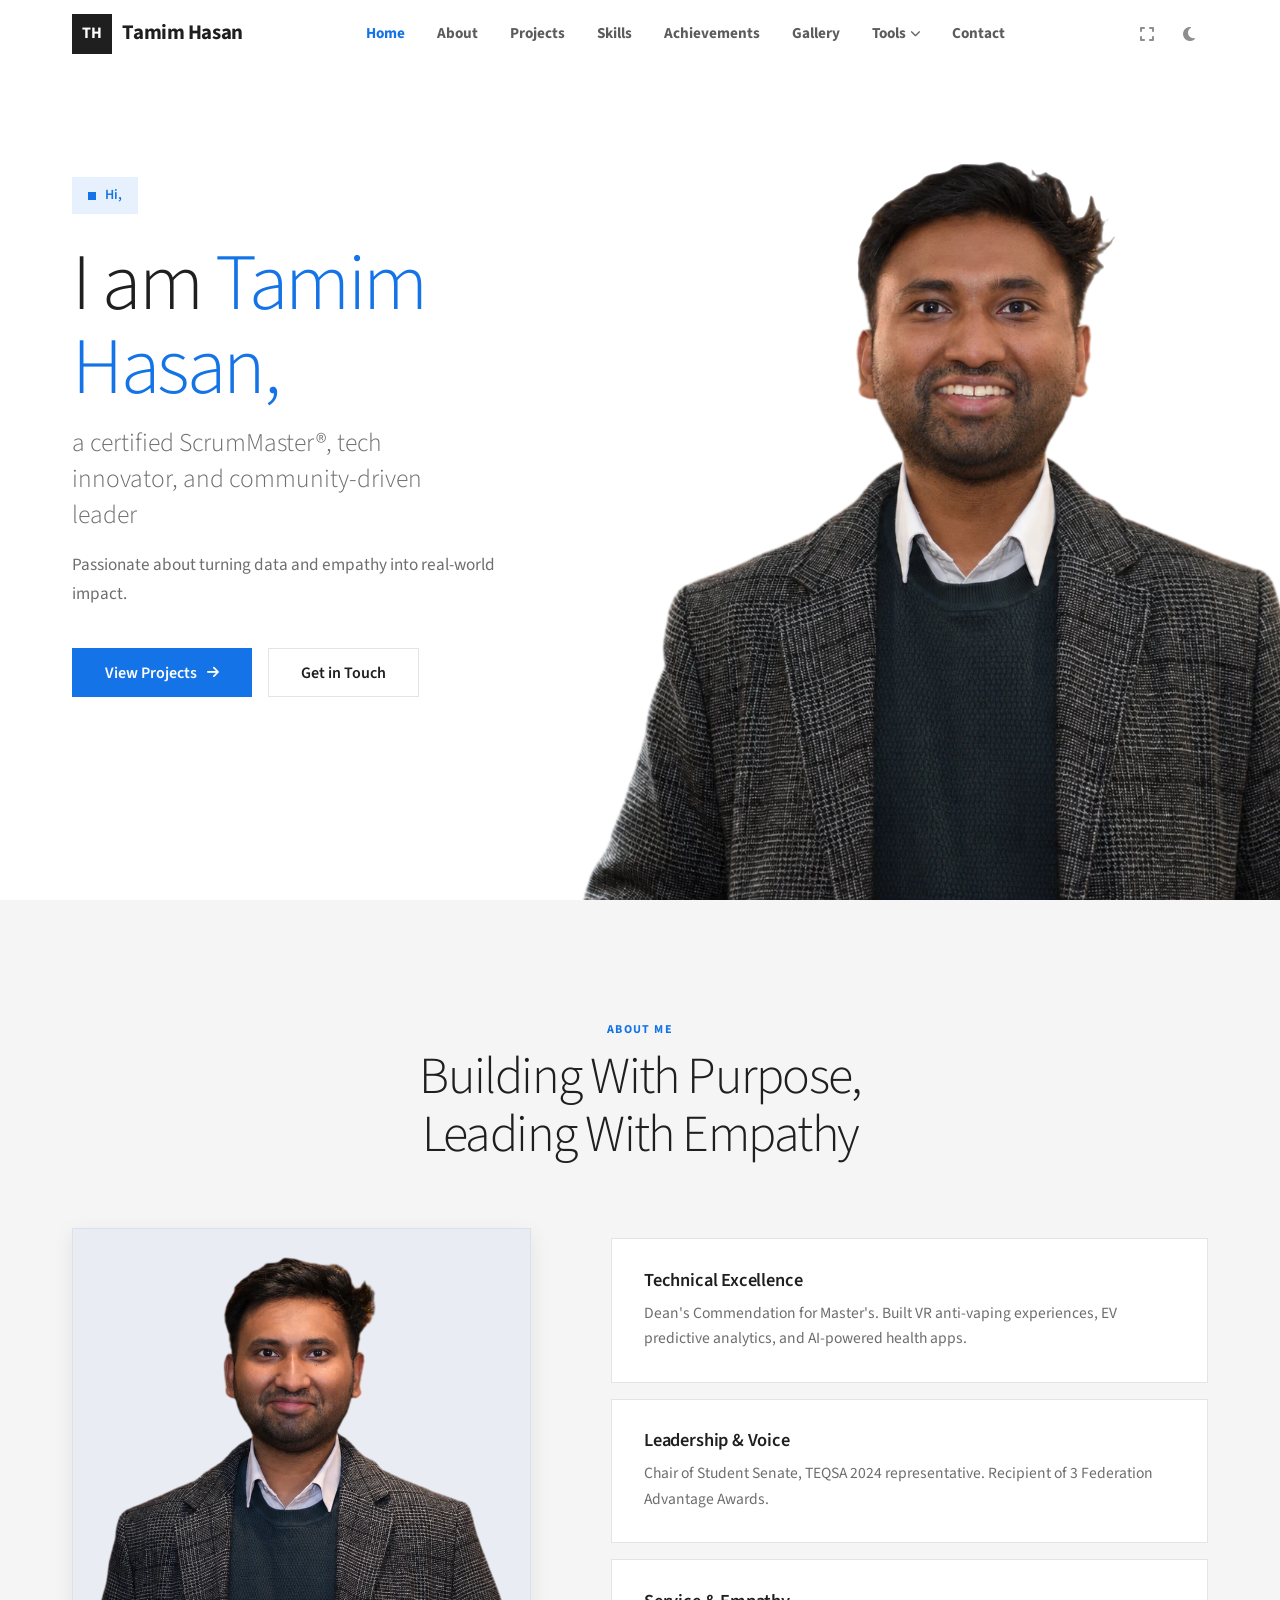
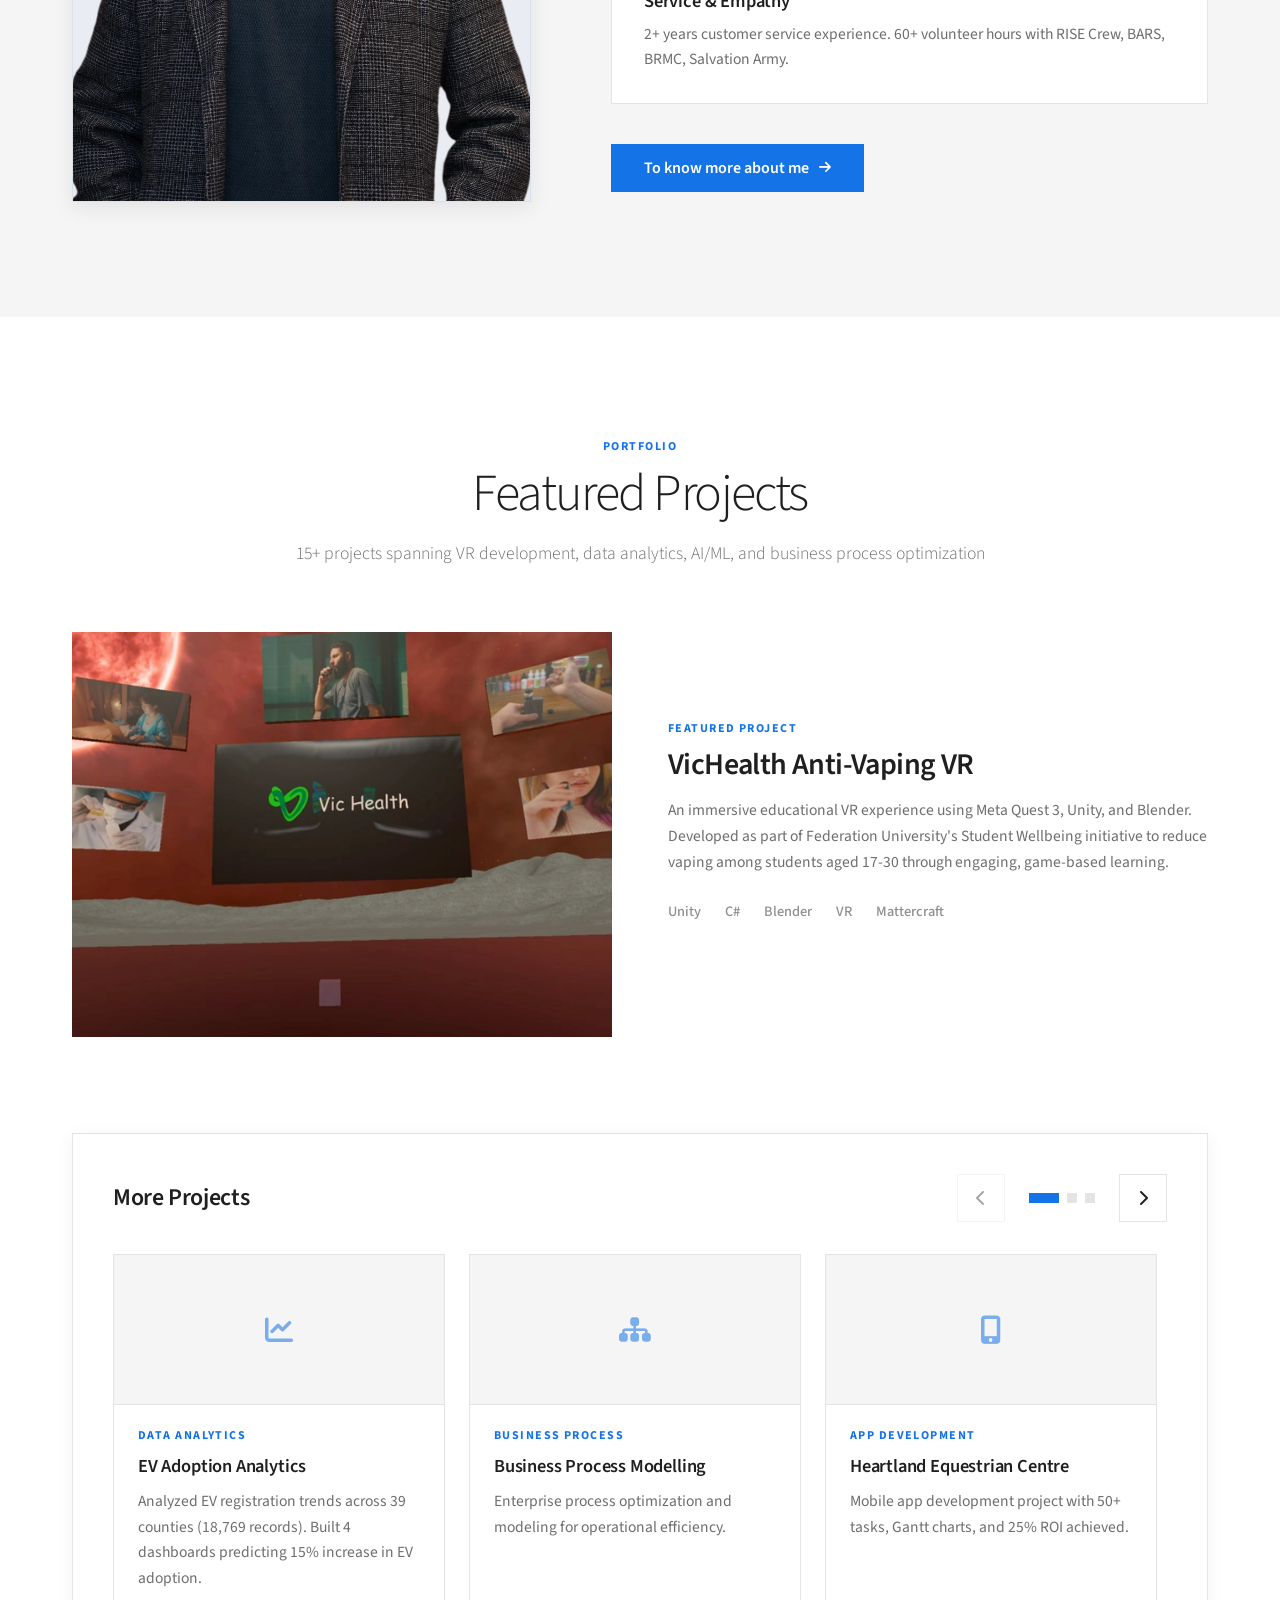
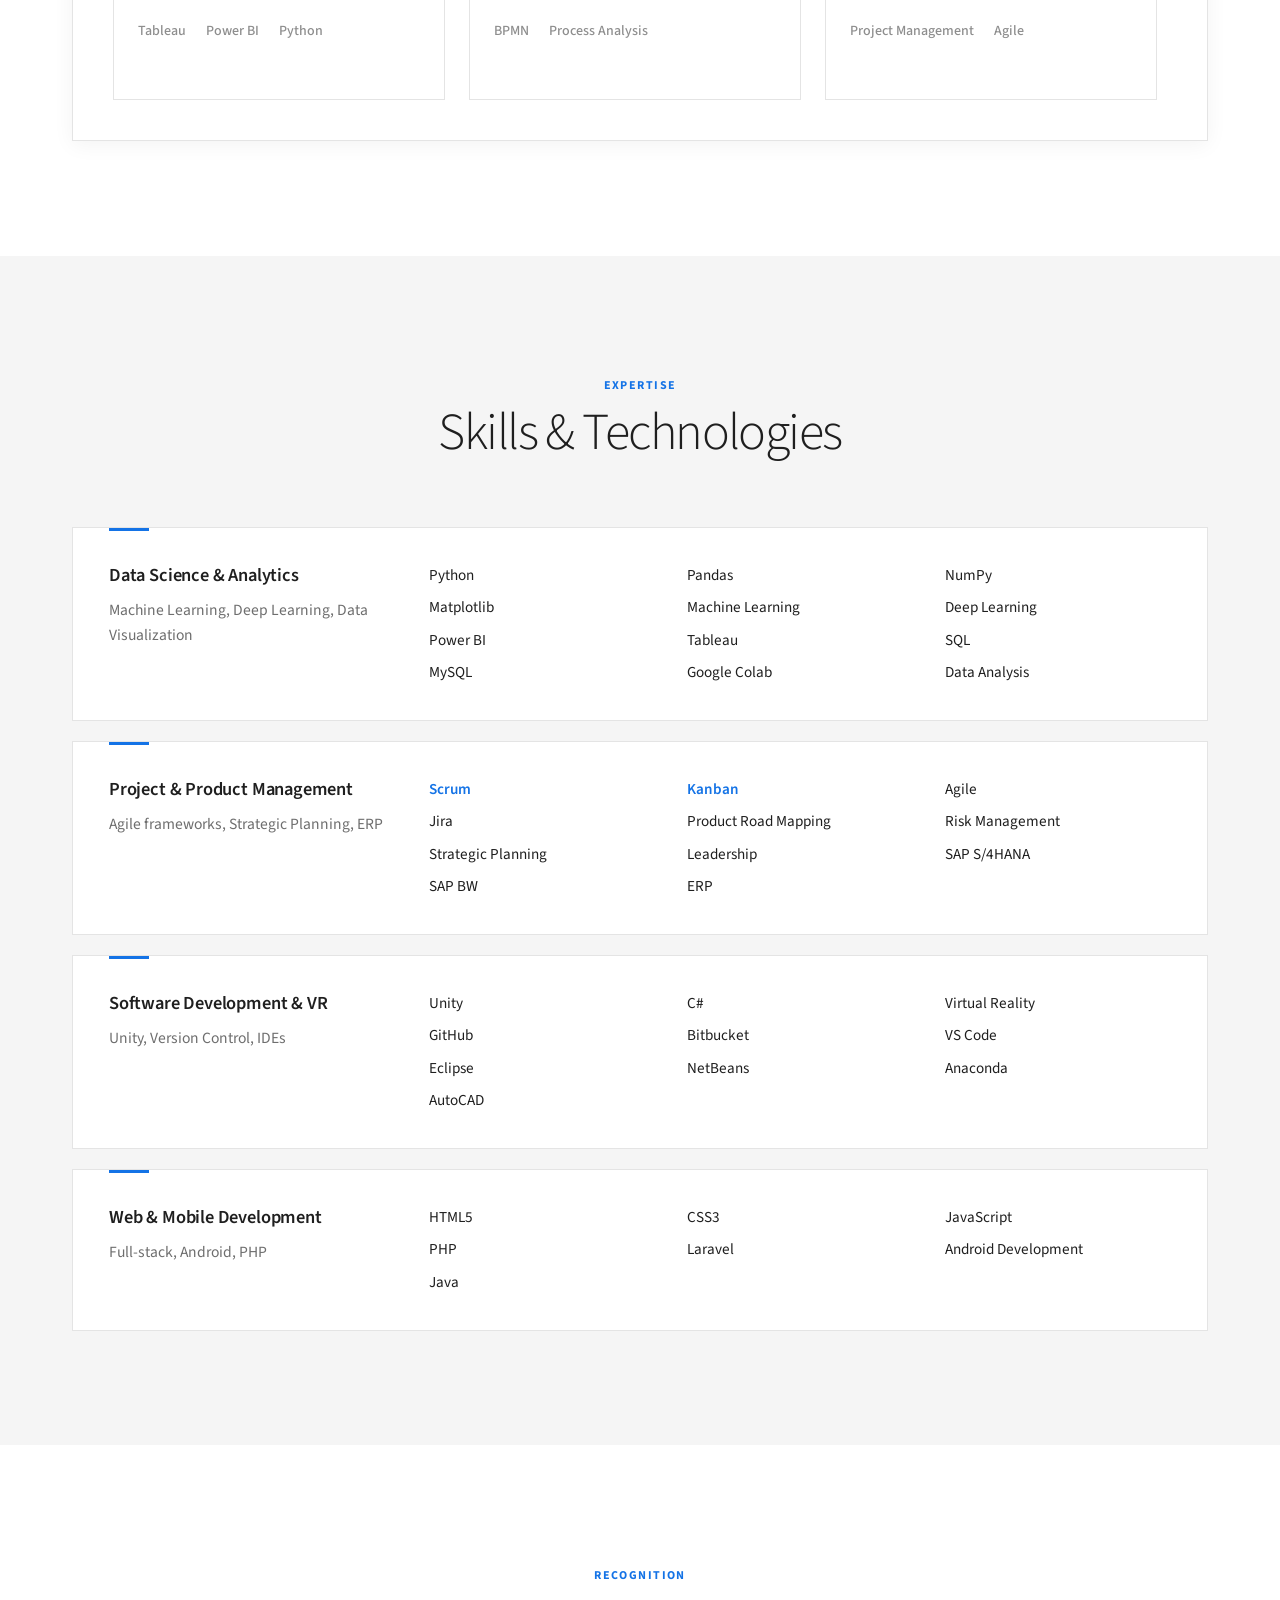
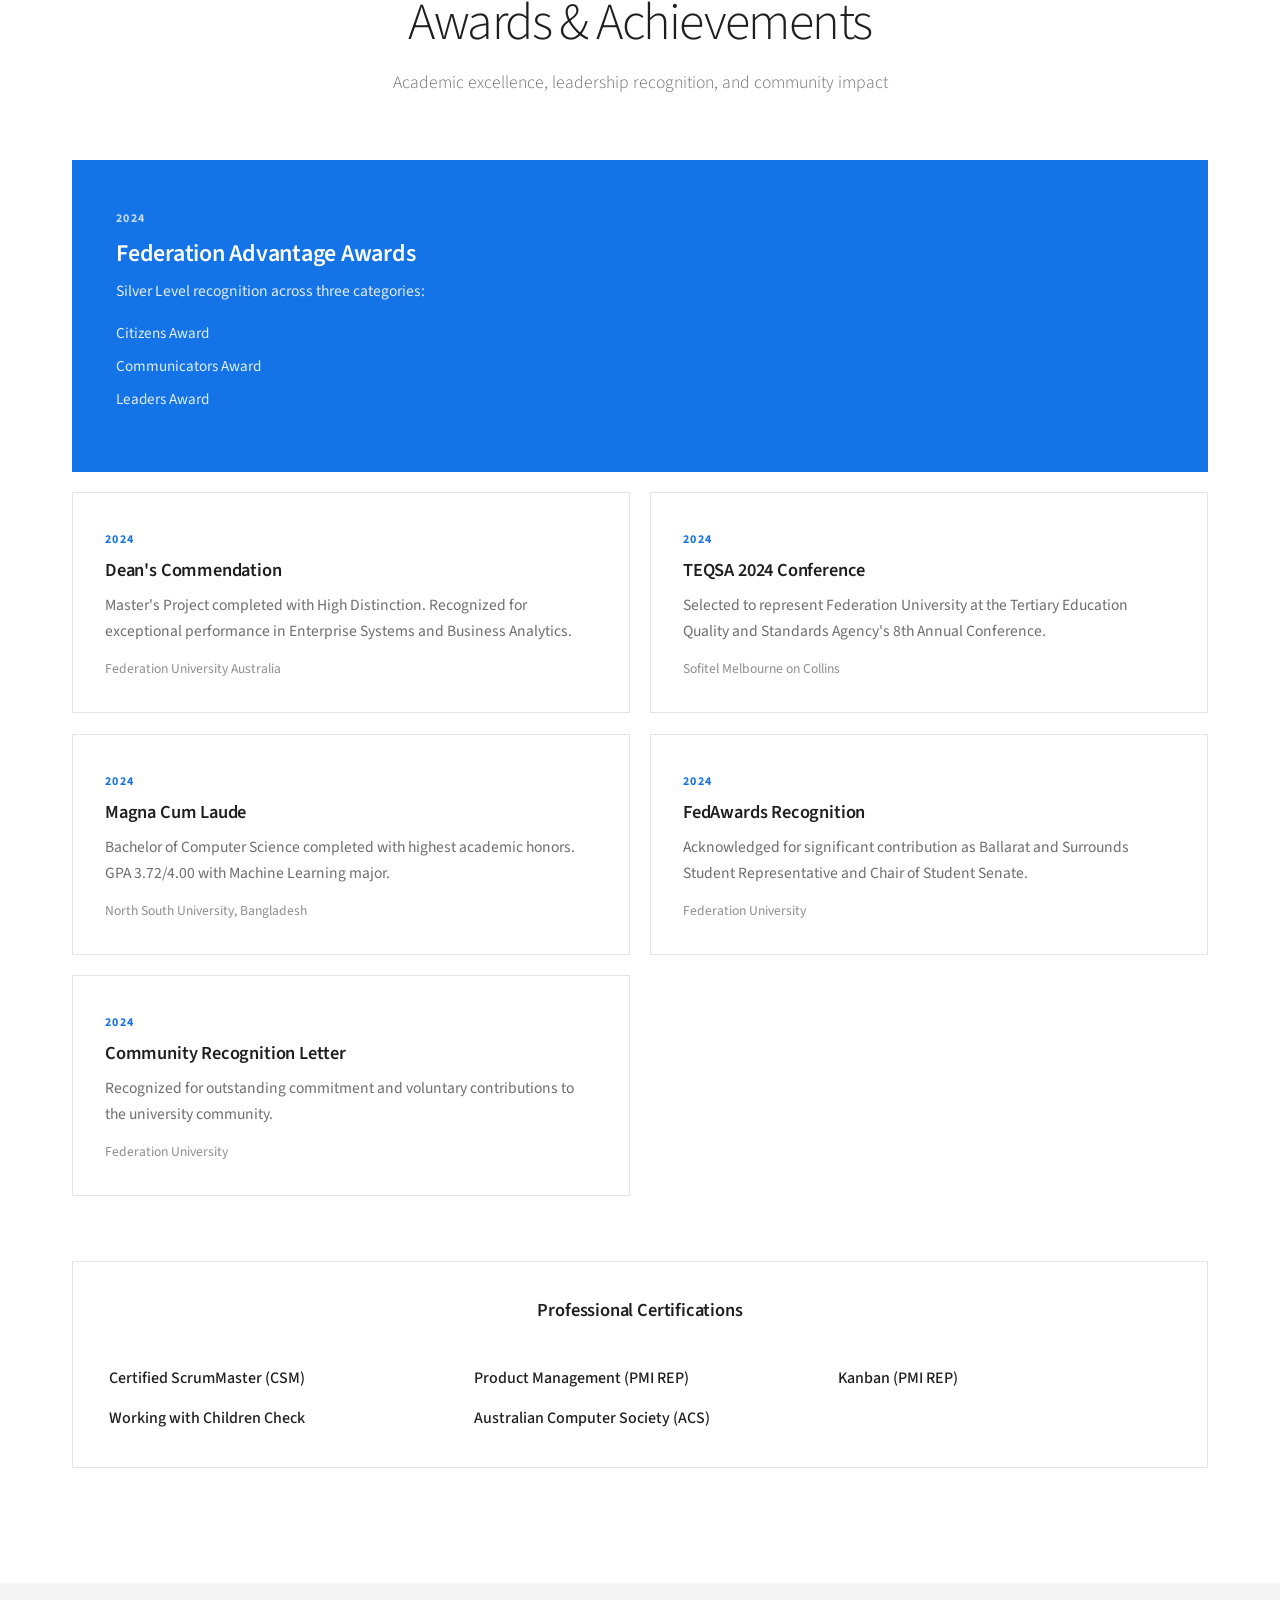
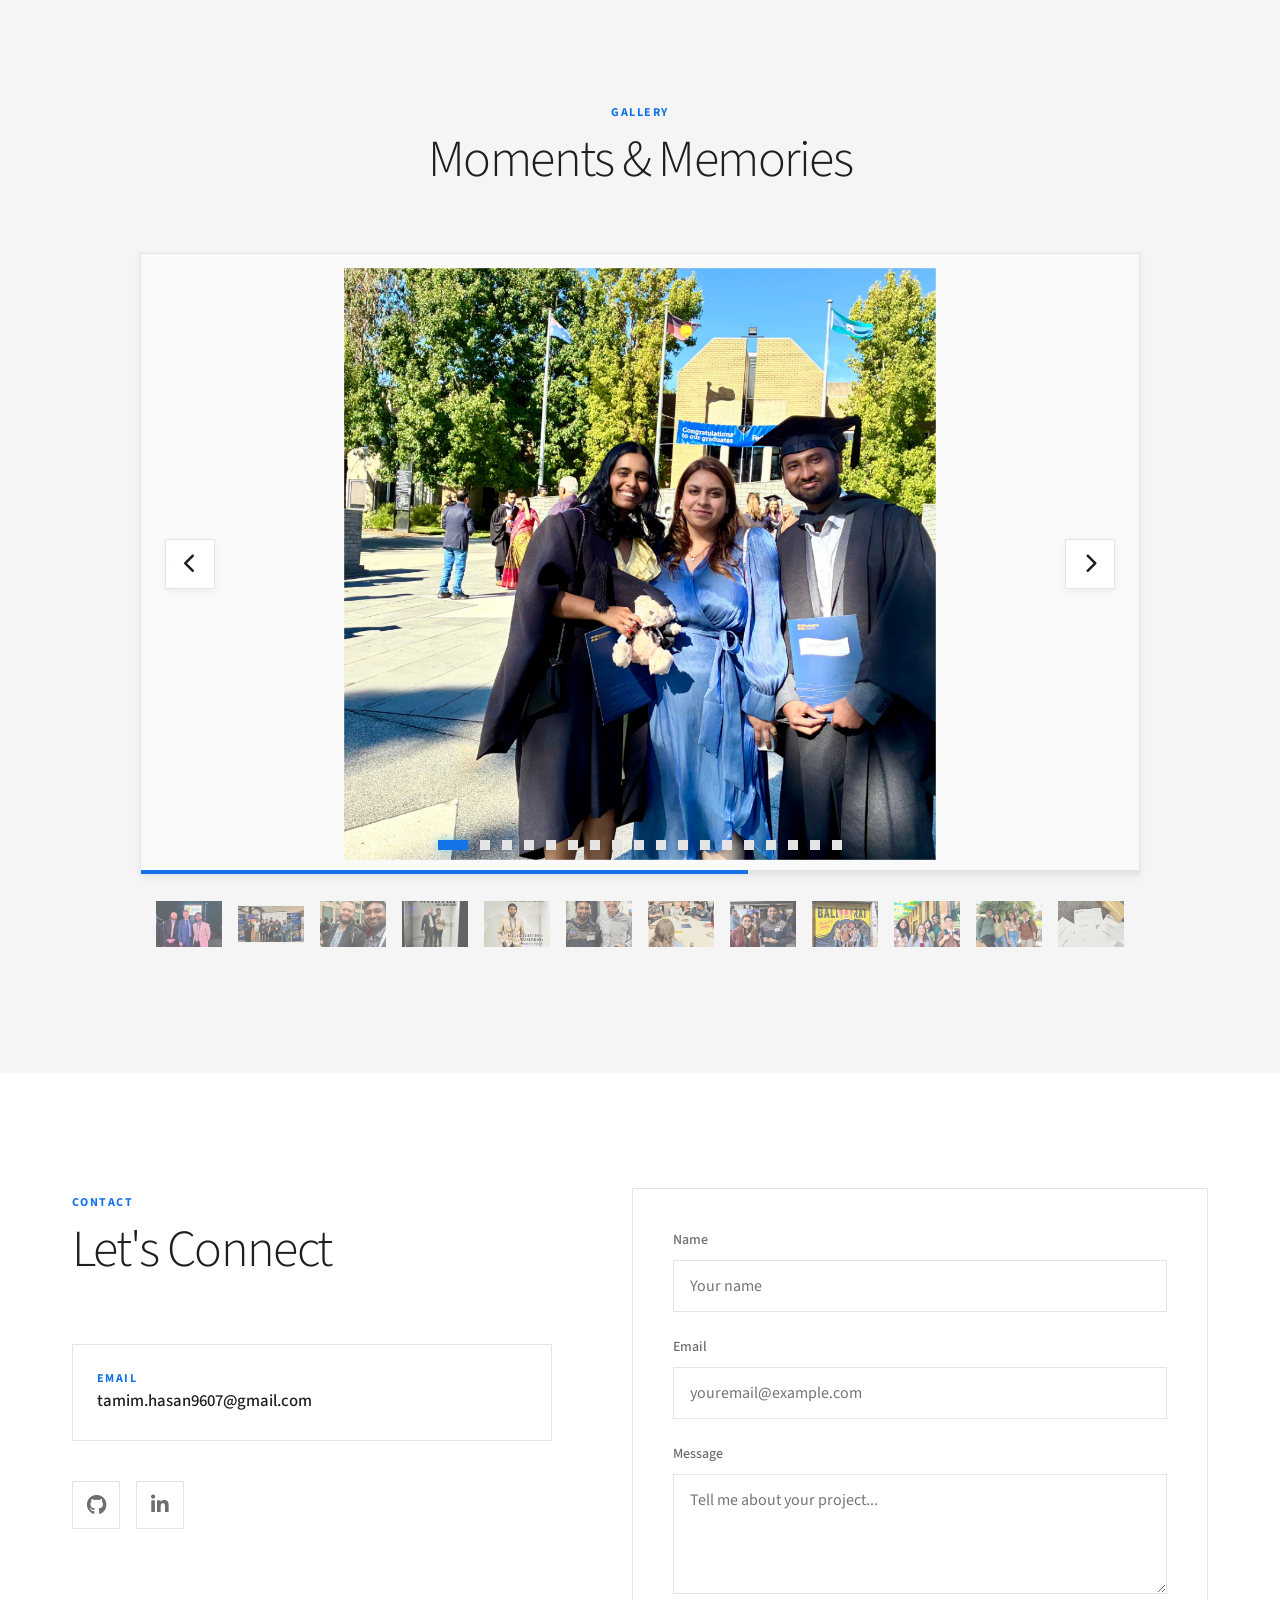
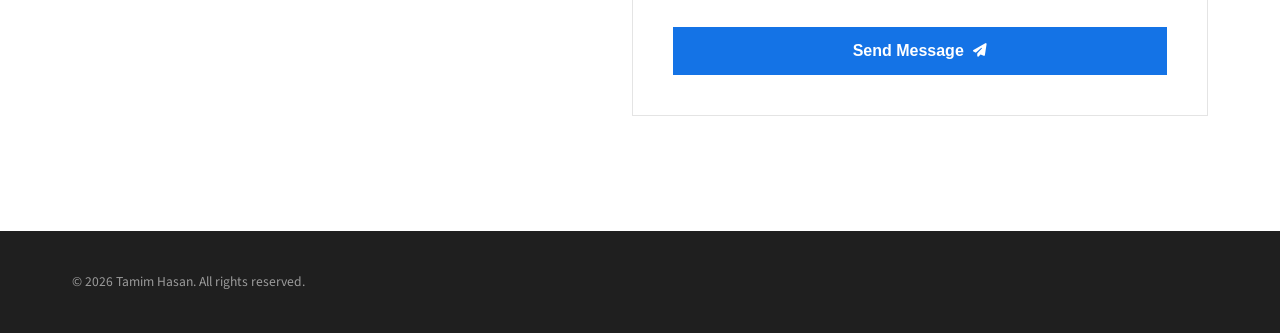
==== commit 4ec2ac5b: "Update site" ====
--- a/index.html
+++ b/index.html
@@ -1,15 +1,15 @@
 <!DOCTYPE html>
-<html lang="en" data-theme="dark">
+<html lang="en" data-theme="light">
 <head>
     <meta charset="UTF-8">
     <meta name="viewport" content="width=device-width, initial-scale=1.0">
-    <title>Tamim Hasan | Tech Innovator & ScrumMaster</title>
+    <title>Tamim</title>
 
     <!-- Favicon -->
-    <link rel="icon" type="image/svg+xml" href="assets/favicon.svg">
+    <link rel="icon" type="image/svg+xml" href="assets/favicon.svg?v=2">
 
     <!-- SEO -->
-    <meta name="description" content="Tamim Hasan — certified ScrumMaster, tech innovator, and business analyst turning data and empathy into real-world impact. Explore projects, skills, and achievements.">
+    <meta name="description" content="Tamim Hasan, certified ScrumMaster, tech innovator, and business analyst turning data and empathy into real-world impact. Explore projects, skills, and achievements.">
     <meta name="keywords" content="Tamim Hasan, ScrumMaster, Tech Innovator, Business Analyst, Portfolio, VR Developer, Federation University">
     <meta name="author" content="Tamim Hasan">
     <link rel="canonical" href="https://tamim.live/">
@@ -29,21 +29,21 @@
 
     <link rel="preconnect" href="https://fonts.googleapis.com">
     <link rel="preconnect" href="https://fonts.gstatic.com" crossorigin>
-    <link href="https://fonts.googleapis.com/css2?family=Inter:wght@300;400;500;600;700&family=Space+Grotesk:wght@500;600;700&display=swap" rel="stylesheet">
+    <link href="https://fonts.googleapis.com/css2?family=Source+Sans+3:wght@300;400;500;600;700&display=swap" rel="stylesheet">
     <link rel="stylesheet" href="https://cdnjs.cloudflare.com/ajax/libs/font-awesome/6.4.0/css/all.min.css">
 
     <link rel="stylesheet" href="styles.css">
 
 </head>
-<body>
+<body class="hero-light">
     <div class="bg-pattern"></div>
     <div class="bg-gradient"></div>
 
     <nav class="navbar" id="navbar">
         <div class="nav-container">
             <a href="#home" class="nav-logo">
-                <span class="logo-mark">Tamim</span>
-                <span class="logo-text">Hasan</span>
+                <span class="logo-mark">TH</span>
+                <span class="logo-text">Tamim Hasan</span>
             </a>
 
             <ul class="nav-menu" id="navMenu">
@@ -75,6 +75,10 @@
 
 
             <div class="nav-actions">
+                <button class="theme-toggle fullscreen-toggle" id="fullscreenToggle" aria-label="Enter fullscreen" title="Fullscreen" hidden>
+                    <i class="fas fa-expand"></i>
+                    <i class="fas fa-compress"></i>
+                </button>
                 <button class="theme-toggle" id="themeToggle" aria-label="Toggle theme">
                     <i class="fas fa-sun"></i>
                     <i class="fas fa-moon"></i>
@@ -114,52 +118,12 @@
                     <a href="#contact" class="btn btn-secondary">Get in Touch</a>
                 </div>
 
-                <div class="hero-stats">
-    <div class="stat-item">
-        <span class="stat-number" data-count="15">0+</span>
-        <span class="stat-label">Projects</span>
-    </div>
-    <div class="stat-divider"></div>
-    <div class="stat-item">
-        <span class="stat-number" data-count="3">0+</span>
-        <span class="stat-label">Years Experience</span>
-    </div>
-    <div class="stat-divider"></div>
-    <div class="stat-item">
-        <span class="stat-number" data-count="60">0+</span>
-        <span class="stat-label">Volunteer Hours</span>
-    </div>
-    <div class="stat-divider"></div>
-    <div class="stat-item">
-        <span class="stat-number" data-count="3">0+</span>
-        <span class="stat-label">Awards</span>
-    </div>
-</div>
             </div>
 
             <div class="hero-visual" data-animate="fade-up" data-delay="200">
                 <div class="geometric-profile">
-                    <div class="geo-shape shape-1"></div>
-                    <div class="geo-shape shape-2"></div>
-                    <div class="geo-shape shape-3"></div>
-
                     <div class="geo-image-container">
-                        <img src="assets/tamim.png" alt="Tamim Hasan" class="geo-image">
-                    </div>
-
-                    <div class="floating-tag tag-dev">
-                        <i class="fas fa-code"></i>
-                        <span>Developer</span>
-                    </div>
-
-                    <div class="floating-tag tag-scrum">
-                        <i class="fas fa-tasks"></i>
-                        <span>ScrumMaster</span>
-                    </div>
-
-                    <div class="floating-tag tag-analyst">
-                        <i class="fas fa-chart-line"></i>
-                        <span>Business Analyst</span>
+                        <img src="assets/n1-clean.webp?v=3" alt="Tamim Hasan" class="geo-image">
                     </div>
                 </div>
             </div>
@@ -178,15 +142,8 @@
             <div class="about-visual-story" data-animate="fade-right">
                 <div class="image-collage">
                     <div class="image-main">
-                        <img src="assets/tamim3.png" alt="Tamim Hasan Portrait" class="img-main" loading="lazy">
+                        <img src="assets/n2-clean.webp" alt="Tamim Hasan Portrait" class="img-main" loading="lazy">
                         <div class="image-accent-shape"></div>
-                    </div>
-                    <div class="image-secondary">
-                        <img src="assets/tamim.png" alt="Tamim Hasan Professional" class="img-secondary" loading="lazy">
-                    </div>
-                    <div class="experience-float">
-                        <span class="exp-number">3+</span>
-                        <span class="exp-text">Years<br>Experience</span>
                     </div>
                 </div>
             </div>
@@ -197,36 +154,24 @@
 
                 <div class="info-cards-grid">
                     <div class="info-card-modern">
-                        <div class="card-icon blue">
-                            <i class="fas fa-code"></i>
-                        </div>
                         <div class="card-content">
                             <h3>Technical Excellence</h3>
                             <p>Dean's Commendation for Master's. Built VR anti-vaping experiences, EV predictive analytics, and AI-powered health apps.</p>
                         </div>
-                        <div class="card-hover-line"></div>
                     </div>
 
                     <div class="info-card-modern">
-                        <div class="card-icon green">
-                            <i class="fas fa-users"></i>
-                        </div>
                         <div class="card-content">
                             <h3>Leadership & Voice</h3>
                             <p>Chair of Student Senate, TEQSA 2024 representative. Recipient of 3 Federation Advantage Awards.</p>
                         </div>
-                        <div class="card-hover-line"></div>
                     </div>
 
                     <div class="info-card-modern">
-                        <div class="card-icon purple">
-                            <i class="fas fa-heart"></i>
-                        </div>
                         <div class="card-content">
                             <h3>Service & Empathy</h3>
                             <p>2+ years customer service experience. 60+ volunteer hours with RISE Crew, BARS, BRMC, Salvation Army.</p>
                         </div>
-                        <div class="card-hover-line"></div>
                     </div>
                 </div>
                 <a href="about-details.html"  class="btn btn-primary">
@@ -250,9 +195,8 @@
              <a href="vr-project.html" style="text-decoration: none; display: block;">
                 <div class="project-featured" data-animate="fade-up">
                     <div class="project-image">
-                        <div class="project-frame purple-gradient">
-                            <i class="fas fa-vr-cardboard"></i>
-                            <span>VR Experience</span>
+                        <div class="project-frame">
+                            <img src="assets/Tutorial%20Environment.png" alt="Beyond the Vape VR tutorial environment" class="project-frame-img" loading="lazy">
                         </div>
                     </div>
                     <div class="project-details">
@@ -478,9 +422,6 @@
             <!-- Data Science & Analytics -->
             <div class="skill-category" data-animate="fade-up" data-delay="100">
                 <div class="skill-header-modern">
-                    <div class="skill-icon-large blue">
-                        <i class="fas fa-database"></i>
-                    </div>
                     <div class="skill-title-wrap">
                         <h3>Data Science & Analytics</h3>
                         <p>Machine Learning, Deep Learning, Data Visualization</p>
@@ -505,9 +446,6 @@
             <!-- Project & Product Management -->
             <div class="skill-category" data-animate="fade-up" data-delay="150">
                 <div class="skill-header-modern">
-                    <div class="skill-icon-large pink">
-                        <i class="fas fa-tasks"></i>
-                    </div>
                     <div class="skill-title-wrap">
                         <h3>Project & Product Management</h3>
                         <p>Agile frameworks, Strategic Planning, ERP</p>
@@ -531,9 +469,6 @@
             <!-- Software Development & VR -->
             <div class="skill-category" data-animate="fade-up" data-delay="200">
                 <div class="skill-header-modern">
-                    <div class="skill-icon-large purple">
-                        <i class="fas fa-code"></i>
-                    </div>
                     <div class="skill-title-wrap">
                         <h3>Software Development & VR</h3>
                         <p>Unity, Version Control, IDEs</p>
@@ -556,9 +491,6 @@
             <!-- Web Development -->
             <div class="skill-category" data-animate="fade-up" data-delay="250">
                 <div class="skill-header-modern">
-                    <div class="skill-icon-large orange">
-                        <i class="fas fa-globe"></i>
-                    </div>
                     <div class="skill-title-wrap">
                         <h3>Web & Mobile Development</h3>
                         <p>Full-stack, Android, PHP</p>
@@ -589,26 +521,20 @@
         <div class="achievements-grid">
             <!-- Academic Excellence -->
             <div class="achievement-card featured" data-animate="fade-up" data-delay="100">
-                <div class="achievement-icon gold">
-                    <i class="fas fa-trophy"></i>
-                </div>
                 <div class="achievement-content">
                     <span class="achievement-year">2024</span>
                     <h3>Federation Advantage Awards</h3>
                     <p class="achievement-desc">Silver Level recognition across three categories:</p>
                     <ul class="achievement-list">
-                        <li><i class="fas fa-check"></i> Citizens Award</li>
-                        <li><i class="fas fa-check"></i> Communicators Award</li>
-                        <li><i class="fas fa-check"></i> Leaders Award</li>
+                        <li>Citizens Award</li>
+                        <li>Communicators Award</li>
+                        <li>Leaders Award</li>
                     </ul>
                 </div>
             </div>
 
             <!-- Dean's Recognition -->
             <div class="achievement-card" data-animate="fade-up" data-delay="150">
-                <div class="achievement-icon blue">
-                    <i class="fas fa-graduation-cap"></i>
-                </div>
                 <div class="achievement-content">
                     <span class="achievement-year">2024</span>
                     <h3>Dean's Commendation</h3>
@@ -619,9 +545,6 @@
 
             <!-- TEQSA Representation -->
             <div class="achievement-card" data-animate="fade-up" data-delay="200">
-                <div class="achievement-icon purple">
-                    <i class="fas fa-star"></i>
-                </div>
                 <div class="achievement-content">
                     <span class="achievement-year">2024</span>
                     <h3>TEQSA 2024 Conference</h3>
@@ -632,9 +555,6 @@
 
             <!-- Academic Honors -->
             <div class="achievement-card" data-animate="fade-up" data-delay="250">
-                <div class="achievement-icon green">
-                    <i class="fas fa-award"></i>
-                </div>
                 <div class="achievement-content">
                     <span class="achievement-year">2024</span>
                     <h3>Magna Cum Laude</h3>
@@ -645,9 +565,6 @@
 
             <!-- Senate Recognition -->
             <div class="achievement-card" data-animate="fade-up" data-delay="300">
-                <div class="achievement-icon orange">
-                    <i class="fas fa-users"></i>
-                </div>
                 <div class="achievement-content">
                     <span class="achievement-year">2024</span>
                     <h3>FedAwards Recognition</h3>
@@ -658,9 +575,6 @@
 
             <!-- Community Recognition -->
             <div class="achievement-card" data-animate="fade-up" data-delay="350">
-                <div class="achievement-icon pink">
-                    <i class="fas fa-heart"></i>
-                </div>
                 <div class="achievement-content">
                     <span class="achievement-year">2024</span>
                     <h3>Community Recognition Letter</h3>
@@ -675,24 +589,19 @@
             <h3 class="cert-title">Professional Certifications</h3>
             <div class="cert-grid">
                 <div class="cert-item">
-                    <i class="fas fa-certificate"></i>
                     <span>Certified ScrumMaster (CSM)</span>
                 </div>
                 <div class="cert-item">
-                    <i class="fas fa-certificate"></i>
                     <span>Product Management (PMI REP)</span>
                 </div>
                 <div class="cert-item">
-                    <i class="fas fa-certificate"></i>
                     <span>Kanban (PMI REP)</span>
                 </div>
 
                 <div class="cert-item">
-                    <i class="fas fa-certificate"></i>
                     <span>Working with Children Check</span>
                 </div>
                 <div class="cert-item">
-                    <i class="fas fa-certificate"></i>
                     <span>Australian Computer Society (ACS)</span>
                 </div>
             </div>
@@ -715,126 +624,126 @@
                     <!-- Slide 1 -->
                     <div class="gallery-slide active">
                         <div class="slide-image-wrapper full">
-                            <img src="assets/1.png" alt="Tamim Hasan – gallery photo 1" class="gallery-img" loading="lazy">
+                            <img src="assets/1.png" alt="Tamim Hasan gallery photo 1" class="gallery-img" loading="lazy">
                         </div>
                     </div>
 
                     <!-- Slide 2 -->
                     <div class="gallery-slide">
                         <div class="slide-image-wrapper full">
-                            <img src="assets/2.png" alt="Tamim Hasan – gallery photo 2" class="gallery-img" loading="lazy">
+                            <img src="assets/2.png" alt="Tamim Hasan gallery photo 2" class="gallery-img" loading="lazy">
                         </div>
                     </div>
 
                     <!-- Slide 3 -->
                     <div class="gallery-slide">
                         <div class="slide-image-wrapper full">
-                            <img src="assets/3.png" alt="Tamim Hasan – gallery photo 3" class="gallery-img" loading="lazy">
+                            <img src="assets/3.png" alt="Tamim Hasan gallery photo 3" class="gallery-img" loading="lazy">
                         </div>
                     </div>
 
                     <!-- Slide 4 -->
                     <div class="gallery-slide">
                         <div class="slide-image-wrapper full">
-                            <img src="assets/4.png" alt="Tamim Hasan – gallery photo 4" class="gallery-img" loading="lazy">
+                            <img src="assets/4.png" alt="Tamim Hasan gallery photo 4" class="gallery-img" loading="lazy">
                         </div>
                     </div>
 
                     <!-- Slide 5 -->
                     <div class="gallery-slide">
                         <div class="slide-image-wrapper full">
-                            <img src="assets/5.png" alt="Tamim Hasan – gallery photo 5" class="gallery-img" loading="lazy">
+                            <img src="assets/5.png" alt="Tamim Hasan gallery photo 5" class="gallery-img" loading="lazy">
                         </div>
                     </div>
 
                     <!-- Slide 6 -->
                     <div class="gallery-slide">
                         <div class="slide-image-wrapper full">
-                            <img src="assets/6.png" alt="Tamim Hasan – gallery photo 6" class="gallery-img" loading="lazy">
+                            <img src="assets/6.png" alt="Tamim Hasan gallery photo 6" class="gallery-img" loading="lazy">
                         </div>
                     </div>
 
                     <!-- Slide 7 -->
                     <div class="gallery-slide">
                         <div class="slide-image-wrapper full">
-                            <img src="assets/7.png" alt="Tamim Hasan – gallery photo 7" class="gallery-img" loading="lazy">
+                            <img src="assets/7.png" alt="Tamim Hasan gallery photo 7" class="gallery-img" loading="lazy">
                         </div>
                     </div>
 
                     <!-- Slide 8 -->
                     <div class="gallery-slide">
                         <div class="slide-image-wrapper full">
-                            <img src="assets/8.png" alt="Tamim Hasan – gallery photo 8" class="gallery-img" loading="lazy">
+                            <img src="assets/8.png" alt="Tamim Hasan gallery photo 8" class="gallery-img" loading="lazy">
                         </div>
                     </div>
 
                     <!-- Slide 9 -->
                     <div class="gallery-slide">
                         <div class="slide-image-wrapper full">
-                            <img src="assets/9.png" alt="Tamim Hasan – gallery photo 9" class="gallery-img" loading="lazy">
+                            <img src="assets/9.png" alt="Tamim Hasan gallery photo 9" class="gallery-img" loading="lazy">
                         </div>
                     </div>
 
                     <!-- Slide 10 -->
                     <div class="gallery-slide">
                         <div class="slide-image-wrapper full">
-                            <img src="assets/10.png" alt="Tamim Hasan – gallery photo 10" class="gallery-img" loading="lazy">
+                            <img src="assets/10.png" alt="Tamim Hasan gallery photo 10" class="gallery-img" loading="lazy">
                         </div>
                     </div>
 
                     <!-- Slide 11 -->
                     <div class="gallery-slide">
                         <div class="slide-image-wrapper full">
-                            <img src="assets/11.png" alt="Tamim Hasan – gallery photo 11" class="gallery-img" loading="lazy">
+                            <img src="assets/11.png" alt="Tamim Hasan gallery photo 11" class="gallery-img" loading="lazy">
                         </div>
                     </div>
 
                     <!-- Slide 12 -->
                     <div class="gallery-slide">
                         <div class="slide-image-wrapper full">
-                            <img src="assets/12.png" alt="Tamim Hasan – gallery photo 12" class="gallery-img" loading="lazy">
+                            <img src="assets/12.png" alt="Tamim Hasan gallery photo 12" class="gallery-img" loading="lazy">
                         </div>
                     </div>
 
                     <!-- Slide 13 -->
                     <div class="gallery-slide">
                         <div class="slide-image-wrapper full">
-                            <img src="assets/13.png" alt="Tamim Hasan – gallery photo 13" class="gallery-img" loading="lazy">
+                            <img src="assets/13.png" alt="Tamim Hasan gallery photo 13" class="gallery-img" loading="lazy">
                         </div>
                     </div>
 
                     <!-- Slide 14 -->
                     <div class="gallery-slide">
                         <div class="slide-image-wrapper full">
-                            <img src="assets/14.png" alt="Tamim Hasan – gallery photo 14" class="gallery-img" loading="lazy">
+                            <img src="assets/14.png" alt="Tamim Hasan gallery photo 14" class="gallery-img" loading="lazy">
                         </div>
                     </div>
 
                     <!-- Slide 15 -->
                     <div class="gallery-slide">
                         <div class="slide-image-wrapper full">
-                            <img src="assets/15.png" alt="Tamim Hasan – gallery photo 15" class="gallery-img" loading="lazy">
+                            <img src="assets/15.png" alt="Tamim Hasan gallery photo 15" class="gallery-img" loading="lazy">
                         </div>
                     </div>
 
                     <!-- Slide 16 -->
                     <div class="gallery-slide">
                         <div class="slide-image-wrapper full">
-                            <img src="assets/16.png" alt="Tamim Hasan – gallery photo 16" class="gallery-img" loading="lazy">
+                            <img src="assets/16.png" alt="Tamim Hasan gallery photo 16" class="gallery-img" loading="lazy">
                         </div>
                     </div>
 
                     <!-- Slide 17 -->
                     <div class="gallery-slide">
                         <div class="slide-image-wrapper full">
-                            <img src="assets/17.png" alt="Tamim Hasan – gallery photo 17" class="gallery-img" loading="lazy">
+                            <img src="assets/17.png" alt="Tamim Hasan gallery photo 17" class="gallery-img" loading="lazy">
                         </div>
                     </div>
 
                     <!-- Slide 18 -->
                     <div class="gallery-slide">
                         <div class="slide-image-wrapper full">
-                            <img src="assets/18.png" alt="Tamim Hasan – gallery photo 18" class="gallery-img" loading="lazy">
+                            <img src="assets/18.png" alt="Tamim Hasan gallery photo 18" class="gallery-img" loading="lazy">
                         </div>
                     </div>
 
@@ -893,7 +802,6 @@
 
                     <div class="contact-methods">
                         <div class="contact-method">
-                            <div class="method-icon"><i class="fas fa-envelope"></i></div>
                             <div class="method-details">
                                 <span class="method-label">Email</span>
                                 <a href="mailto:tamim.hasan9607@gmail.com">tamim.hasan9607@gmail.com</a>
@@ -936,26 +844,10 @@
     </section>
 
     <footer class="footer">
-    <div class="container">
-        <div class="footer-content">
-            <div class="footer-brand">
-                <span class="footer-logo-text">Tamim Hasan</span>
-                <p>Building with purpose, leading with empathy.</p>
-                <p style="margin-top: 0.5rem; font-family: monospace; color: var(--primary);">tamim.live</p>
-            </div>
-            <div class="footer-links">
-                <a href="#home">Home</a>
-                <a href="#about">About</a>
-                <a href="#projects">Projects</a>
-                <a href="#contact">Contact</a>
-            </div>
-        </div>
-        <div class="footer-bottom">
-            <p>&copy; 2026 Tamim Hasan. All rights reserved.</p>
-            <p style="font-family: monospace; opacity: 0.7;">tamim.live</p>
-        </div>
-    </div>
-</footer>
+        <div class="container">
+            <p class="footer-copyright">&copy; 2026 Tamim Hasan. All rights reserved.</p>
+        </div>
+    </footer>
 
     <div class="toast" id="toast">
         <i class="fas fa-check-circle"></i>
@@ -966,6 +858,6 @@
         <i class="fas fa-arrow-up"></i>
     </button>
 
-    <script src="script.js"></script>
+    <script src="script.js?v=5"></script>
 </body>
 </html>
--- a/styles.css
+++ b/styles.css
@@ -1,54 +1,119 @@
 /* ============================================
-   🎨 EASY COLOR CUSTOMIZATION - CHANGE THESE
+   🎨 DESIGN TOKENS — change these, change everything
+   Flat single-brand system: one blue does the work,
+   surfaces stay quiet, type carries the hierarchy.
    ============================================ */
 :root {
-    /* Theme Colors */
-    --bg-primary: #0f172a;
-    --bg-secondary: #1e293b;
-    --bg-card: #1e293b;
-    --text-primary: #f8fafc;
-    --text-secondary: #cbd5e1;
-    --text-muted: #94a3b8;
-    --border-color: #334155;
-
-    /* Brand Colors */
-    --primary: #0ea5e9;
-    --secondary: #10b981;
-    --accent: #8b5cf6;
-
-    /* Geometric Shape Colors - CHANGE THESE EASILY */
-    --geo-primary: #6366f1;      /* Main shape color */
-    --geo-secondary: #8b5cf6;    /* Secondary shape color */
-    --geo-tertiary: rgba(99, 102, 241, 0.2); /* Overlay */
-
-    /* Light Mode Overrides */
-    --geo-light-primary: #a7f3d0;
-    --geo-light-secondary: #6ee7b7;
-    --geo-light-tertiary: rgba(167, 243, 208, 0.3);
-
-    /* Gradients */
-    --gradient-primary: linear-gradient(135deg, #0ea5e9 0%, #10b981 100%);
-    --gradient-text: linear-gradient(135deg, #0ea5e9 0%, #8b5cf6 50%, #10b981 100%);
-
-    /* Shadows */
-    --shadow-lg: 0 10px 15px -3px rgb(0 0 0 / 0.4);
-    --shadow-xl: 0 20px 25px -5px rgb(0 0 0 / 0.5);
-}
-
-/* Light Theme */
-[data-theme="light"] {
+    /* Surfaces — light is the primary theme */
     --bg-primary: #ffffff;
-    --bg-secondary: #f8fafc;
+    --bg-secondary: #f5f5f5;   /* alternating section band */
     --bg-card: #ffffff;
-    --text-primary: #0f172a;
-    --text-secondary: #475569;
-    --text-muted: #64748b;
-    --border-color: #e2e8f0;
-
-    /* Use mint colors for light theme */
-    --geo-primary: var(--geo-light-primary);
-    --geo-secondary: var(--geo-light-secondary);
-    --geo-tertiary: var(--geo-light-tertiary);
+    --bg-subtle: #fafafa;
+
+    /* Text */
+    --text-primary: #1f1f1f;
+    --text-secondary: #6e6e6e;
+    --text-muted: #8e8e8e;
+    --border-color: #e4e4e4;
+
+    /* Brand — ONE colour, no rainbow */
+    --primary: #1473e6;
+    --primary-hover: #0d66d0;
+    --primary-soft: rgba(20, 115, 230, 0.10);
+    --primary-softer: rgba(20, 115, 230, 0.05);
+    --on-primary: #ffffff;
+
+    /* No second brand colour. Green/red/amber are SEMANTIC only. */
+    --secondary: #1473e6;
+    --accent: #1473e6;
+    --success: #10b981;
+    --danger: #ef4444;
+    --warning: #f59e0b;
+
+    /* Dark band (footer) — same in both themes */
+    --ink: #1f1f1f;
+    --ink-text: #e8e8e8;
+    --ink-muted: #9b9b9b;
+    --ink-border: rgba(255, 255, 255, 0.12);
+
+    /* Hero geometric shapes — flat tints, no gradients */
+    --geo-primary: #1473e6;
+    --geo-secondary: #cfe2fb;
+    --geo-tertiary: rgba(20, 115, 230, 0.08);
+    --geo-light-primary: #cfe2fb;
+    --geo-light-secondary: #e3eefd;
+    --geo-light-tertiary: rgba(20, 115, 230, 0.08);
+
+    /* "Gradients" are now flat brand fills */
+    --gradient-primary: #1473e6;
+    --gradient-text: #1473e6;
+
+    /* Fully squared. All four scale together: raise to soften. */
+    --r-sm: 0px;
+    --r-md: 0px;
+    --r-lg: 0px;
+    --r-pill: 0px;
+
+    /* Portrait plate: the cut-outs are transparent PNGs, so they need a
+       constant ground of their own or they dissolve into a dark page. */
+    --photo-plate: #e9edf3;
+    --photo-plate-edge: #dbe1ea;
+
+    /* Elevation — light, honest shadows */
+    --shadow-sm: 0 1px 2px rgba(0, 0, 0, 0.05);
+    --shadow-md: 0 2px 8px rgba(0, 0, 0, 0.06);
+    --shadow-lg: 0 6px 20px rgba(0, 0, 0, 0.08);
+    --shadow-xl: 0 16px 40px rgba(0, 0, 0, 0.10);
+
+    /* Motion — one easing curve everywhere */
+    --ease: cubic-bezier(0.22, 0.61, 0.36, 1);
+    --dur: 0.28s;
+    --dur-slow: 0.45s;
+}
+
+/* Dark Theme — deep, blue-tinted, not flat grey */
+[data-theme="dark"] {
+    --bg-primary: #0e1117;
+    --bg-secondary: #151a23;   /* alternating band */
+    --bg-card: #181e29;
+    --bg-subtle: #121722;
+
+    --text-primary: #f2f5f9;
+    --text-secondary: #b6c0cf;
+    --text-muted: #8794a8;
+    --border-color: #242d3b;
+
+    --primary: #5aa2ff;
+    --primary-hover: #7db6ff;
+    --primary-soft: rgba(90, 162, 255, 0.15);
+    --primary-softer: rgba(90, 162, 255, 0.07);
+    --on-primary: #08192f;
+
+    --secondary: #5aa2ff;
+    --accent: #5aa2ff;
+
+    --ink: #090c12;
+    --ink-text: #e9edf3;
+    --ink-muted: #93a0b2;
+    --ink-border: rgba(255, 255, 255, 0.10);
+
+    --geo-primary: #2f6fd0;
+    --geo-secondary: #1b2c45;
+    --geo-tertiary: rgba(90, 162, 255, 0.10);
+    --geo-light-primary: #2f6fd0;
+    --geo-light-secondary: #1b2c45;
+    --geo-light-tertiary: rgba(90, 162, 255, 0.10);
+
+    --gradient-primary: #5aa2ff;
+    --gradient-text: #5aa2ff;
+
+    --photo-plate: #dbe2ec;
+    --photo-plate-edge: #c3ccd9;
+
+    --shadow-sm: 0 1px 2px rgba(0, 0, 0, 0.5);
+    --shadow-md: 0 2px 12px rgba(0, 0, 0, 0.55);
+    --shadow-lg: 0 8px 28px rgba(0, 0, 0, 0.6);
+    --shadow-xl: 0 20px 50px rgba(0, 0, 0, 0.65);
 }
 
 /* ============================================
@@ -66,34 +131,24 @@
 }
 
 body {
-    font-family: 'Inter', sans-serif;
+    font-family: 'Source Sans 3', 'Inter', -apple-system, BlinkMacSystemFont, 'Segoe UI', sans-serif;
     background-color: var(--bg-primary);
     color: var(--text-primary);
-    line-height: 1.6;
+    line-height: 1.65;
+    font-size: 1rem;
     overflow-x: hidden;
+    -webkit-font-smoothing: antialiased;
+    -moz-osx-font-smoothing: grayscale;
 }
 
 .bg-pattern {
-    position: fixed;
-    top: 0;
-    left: 0;
-    width: 100%;
-    height: 100%;
-    background-image: linear-gradient(rgba(14, 165, 233, 0.03) 1px, transparent 1px),
-                      linear-gradient(90deg, rgba(14, 165, 233, 0.03) 1px, transparent 1px);
-    background-size: 60px 60px;
-    pointer-events: none;
-    z-index: 0;
+    display: none;   /* flat surfaces — no grid texture */
 }
 
 .bg-gradient {
     position: fixed;
-    top: 0;
-    left: 0;
-    width: 100%;
-    height: 100%;
-    background: radial-gradient(circle at 20% 20%, rgba(14, 165, 233, 0.08) 0%, transparent 50%),
-                radial-gradient(circle at 80% 80%, rgba(16, 185, 129, 0.08) 0%, transparent 50%);
+    inset: 0;
+    background: radial-gradient(ellipse 80% 50% at 50% -10%, var(--primary-softer) 0%, transparent 70%);
     pointer-events: none;
     z-index: 0;
 }
@@ -107,20 +162,33 @@
 }
 
 .section-padding {
-    padding: 6rem 0;
+    padding: clamp(4.5rem, 9vw, 8rem) 0;
 }
 
 h1, h2, h3, h4 {
-    font-family: 'Space Grotesk', sans-serif;
+    font-family: 'Source Sans 3', 'Inter', -apple-system, sans-serif;
     font-weight: 600;
-    line-height: 1.2;
+    line-height: 1.15;
+    letter-spacing: -0.015em;
+    color: var(--text-primary);
+}
+
+/* Big display headings run LIGHT — the Adobe move */
+h1, h2 {
+    font-weight: 300;
+    letter-spacing: -0.025em;
 }
 
 .text-gradient {
-    background: var(--gradient-text);
-    -webkit-background-clip: text;
-    -webkit-text-fill-color: transparent;
-    background-clip: text;
+    color: var(--primary);
+    -webkit-text-fill-color: var(--primary);
+}
+
+/* Visible focus for keyboard users */
+:focus-visible {
+    outline: 2px solid var(--primary);
+    outline-offset: 3px;
+    border-radius: var(--r-sm);
 }
 
 /* ============================================
@@ -130,28 +198,33 @@
     display: flex;
     align-items: center;
     text-decoration: none;
-    font-family: 'Space Grotesk', sans-serif;
     font-weight: 700;
+    letter-spacing: -0.02em;
 }
 
 .logo-mark {
-    background: var(--gradient-primary);
-    color: white;
-    padding: 0.5rem 1rem;
-    border-radius: 10px;
-    font-size: 1.25rem;
-    height: 40px;
+    background: var(--primary);
+    color: #fff;
+    padding: 0 0.85rem;
+    border-radius: var(--r-sm);
+    font-size: 1.15rem;
+    height: 38px;
     display: flex;
     align-items: center;
+    transition: background var(--dur) var(--ease);
+}
+
+.nav-logo:hover .logo-mark {
+    /* the mark never changes colour, same as Adobe's */
 }
 
 .logo-text {
     color: var(--text-primary);
-    font-size: 1.5rem;
+    font-size: 1.35rem;
     margin-left: 0.5rem;
     display: flex;
     align-items: center;
-    height: 40px;
+    height: 38px;
 }
 
 /* ============================================
@@ -163,14 +236,16 @@
     left: 0;
     width: 100%;
     z-index: 1000;
-    padding: 1rem 0;
-    background: rgba(15, 23, 42, 0.8);
-    backdrop-filter: blur(12px);
-    border-bottom: 1px solid var(--border-color);
-}
-
-[data-theme="light"] .navbar {
-    background: rgba(255, 255, 255, 0.8);
+    padding: 0.85rem 0;
+    background: var(--bg-primary);
+    border-bottom: 1px solid transparent;
+    transition: border-color var(--dur) var(--ease), box-shadow var(--dur) var(--ease);
+}
+
+/* Border only appears once you scroll — cleaner at rest */
+.navbar.scrolled {
+    border-bottom-color: var(--border-color);
+    box-shadow: var(--shadow-sm);
 }
 
 .nav-container {
@@ -189,24 +264,25 @@
 }
 
 .nav-link {
-    font-size: 0.9rem;
-    font-weight: 500;
+    font-size: 0.95rem;
+    font-weight: 600;
     color: var(--text-secondary);
     text-decoration: none;
     position: relative;
     padding: 0.5rem 0;
-    transition: color 0.2s;
+    transition: color var(--dur) var(--ease);
 }
 
 .nav-link::after {
     content: '';
     position: absolute;
-    bottom: 0;
+    bottom: -2px;
     left: 0;
     width: 0;
     height: 2px;
-    background: var(--gradient-primary);
-    transition: width 0.2s;
+    background: var(--primary);
+    border-radius: var(--r-sm);
+    transition: width var(--dur) var(--ease);
 }
 
 .nav-link:hover,
@@ -231,7 +307,7 @@
     height: 26px;
     background: var(--bg-secondary);
     border: 2px solid var(--border-color);
-    border-radius: 13px;
+    border-radius: var(--r-lg);
     cursor: pointer;
     overflow: hidden;
 }
@@ -280,7 +356,7 @@
     width: 24px;
     height: 2px;
     background: var(--text-primary);
-    border-radius: 2px;
+    border-radius: var(--r-sm);
     transition: 0.2s;
 }
 
@@ -316,22 +392,22 @@
 .hero-badge {
     display: inline-flex;
     align-items: center;
-    gap: 0.5rem;
-    padding: 0.5rem 1rem;
-    background: rgba(16, 185, 129, 0.1);
-    border: 1px solid rgba(16, 185, 129, 0.2);
-    border-radius: 50px;
+    gap: 0.55rem;
+    padding: 0.45rem 1rem;
+    background: var(--primary-soft);
+    border: none;
+    border-radius: var(--r-pill);
     font-size: 0.875rem;
-    font-weight: 500;
-    color: var(--secondary);
-    margin-bottom: 1.5rem;
+    font-weight: 600;
+    color: var(--primary);
+    margin-bottom: 1.75rem;
 }
 
 .badge-pulse {
     width: 8px;
     height: 8px;
-    background: var(--secondary);
-    border-radius: 50%;
+    background: var(--primary);
+    border-radius: var(--r-pill);
     animation: pulse 2s infinite;
 }
 
@@ -341,69 +417,82 @@
 }
 
 .hero-title {
-    font-size: 3.5rem;
-    font-weight: 700;
-    margin-bottom: 0.5rem;
+    font-size: clamp(2.75rem, 6.5vw, 5rem);
+    font-weight: 300;
+    letter-spacing: -0.03em;
+    margin-bottom: 1rem;
     color: var(--text-primary);
-    line-height: 1.1;
+    line-height: 1.05;
 }
 
 .hero-subtitle {
-    font-size: 1.5rem;
+    font-size: clamp(1.15rem, 2vw, 1.6rem);
     color: var(--text-secondary);
     margin-bottom: 1rem;
-    font-weight: 500;
+    font-weight: 300;
+    line-height: 1.4;
+    max-width: 34ch;
 }
 
 .hero-description {
-    font-size: 1.125rem;
-    color: var(--text-secondary);
-    max-width: 500px;
-    margin-bottom: 2rem;
+    font-size: 1.075rem;
+    color: var(--text-muted);
+    max-width: 480px;
+    margin-bottom: 2.5rem;
     line-height: 1.7;
 }
 
 .hero-actions {
     display: flex;
     gap: 1rem;
-    margin-bottom: 3rem;
+    margin-bottom: 4rem;
+    flex-wrap: wrap;
 }
 
 .btn {
     display: inline-flex;
     align-items: center;
     justify-content: center;
-    gap: 0.5rem;
-    padding: 0.875rem 1.75rem;
-    border-radius: 10px;
-    font-size: 0.95rem;
+    gap: 0.6rem;
+    padding: 0.95rem 2rem;
+    border-radius: var(--r-pill);
+    font-size: 1rem;
     font-weight: 600;
+    line-height: 1;
     text-decoration: none;
-    border: none;
+    border: 1.5px solid transparent;
     cursor: pointer;
-    transition: all 0.3s;
+    transition: background var(--dur) var(--ease), color var(--dur) var(--ease),
+                border-color var(--dur) var(--ease);
+}
+
+.btn i {
+    font-size: 0.85em;
+    transition: transform var(--dur) var(--ease);
+}
+
+.btn:hover i.fa-arrow-right {
+    transform: translateX(4px);
 }
 
 .btn-primary {
-    background: var(--gradient-primary);
-    color: white;
-    box-shadow: 0 4px 15px rgba(14, 165, 233, 0.3);
+    background: var(--primary);
+    color: #fff;
 }
 
 .btn-primary:hover {
-    transform: translateY(-2px);
-    box-shadow: 0 8px 25px rgba(14, 165, 233, 0.4);
+    background: var(--primary-hover);
 }
 
 .btn-secondary {
-    background: var(--bg-secondary);
+    background: transparent;
     color: var(--text-primary);
-    border: 1.5px solid var(--border-color);
+    border-color: var(--border-color);
 }
 
 .btn-secondary:hover {
-    border-color: var(--primary);
-    color: var(--primary);
+    border-color: var(--text-primary);
+    background: transparent;
 }
 
 .hero-stats {
@@ -413,18 +502,17 @@
 }
 
 .stat-number {
-    font-family: 'Space Grotesk', sans-serif;
-    font-size: 2.5rem;
-    font-weight: 700;
-    background: var(--gradient-primary);
-    -webkit-background-clip: text;
-    -webkit-text-fill-color: transparent;
+    font-size: clamp(2rem, 3.5vw, 2.75rem);
+    font-weight: 300;
+    letter-spacing: -0.03em;
+    color: var(--primary);
+    display: block;
 }
 
 .stat-label {
     font-size: 0.875rem;
     color: var(--text-muted);
-    font-weight: 500;
+    font-weight: 400;
 }
 
 .stat-divider {
@@ -447,8 +535,8 @@
 
 .geo-shape {
     position: absolute;
-    border-radius: 40px;
-    transition: all 0.6s ease;
+    border-radius: var(--r-lg);
+    transition: color 0.6s var(--ease), background-color 0.6s var(--ease), border-color 0.6s var(--ease), box-shadow 0.6s var(--ease), transform 0.6s var(--ease), opacity 0.6s var(--ease);
 }
 
 .shape-1 {
@@ -482,7 +570,7 @@
     left: 40%;
     transform: translate(-50%, -50%) rotate(-3deg);
     z-index: 0;
-    border-radius: 35px;
+    border-radius: var(--r-lg);
     backdrop-filter: blur(10px);
 }
 
@@ -517,7 +605,7 @@
     object-fit: contain;
     object-position: center bottom;
     filter: drop-shadow(0 30px 50px rgba(0, 0, 0, 0.25));
-    transition: transform 0.4s ease;
+    transition: transform 0.4s var(--ease);
     transform: scale(1.45);
 }
 
@@ -530,7 +618,7 @@
     position: absolute;
     background: rgba(30, 41, 59, 0.95);
     padding: 0.75rem 1.25rem;
-    border-radius: 50px;
+    border-radius: var(--r-pill);
     box-shadow: 0 10px 30px rgba(0, 0, 0, 0.3);
     display: flex;
     align-items: center;
@@ -585,7 +673,10 @@
    ============================================ */
 .section-header {
     text-align: center;
-    margin-bottom: 4rem;
+    margin-bottom: clamp(2.5rem, 5vw, 4rem);
+    max-width: 720px;
+    margin-left: auto;
+    margin-right: auto;
 }
 
 .section-header.left {
@@ -594,28 +685,32 @@
 
 .section-tag {
     display: inline-block;
-    padding: 0.4rem 1rem;
-    background: rgba(14, 165, 233, 0.1);
-    border-radius: 50px;
+    padding: 0;
+    background: none;
+    border: none;
+    border-radius: 0;
     color: var(--primary);
-    font-size: 0.75rem;
-    font-weight: 600;
+    font-size: 0.8rem;
+    font-weight: 700;
     text-transform: uppercase;
-    letter-spacing: 1px;
+    letter-spacing: 0.14em;
     margin-bottom: 1rem;
-    border: 1px solid rgba(14, 165, 233, 0.2);
 }
 
 .section-title {
-    font-size: 2.5rem;
-    font-weight: 700;
+    font-size: clamp(2rem, 4.5vw, 3.25rem);
+    font-weight: 300;
+    letter-spacing: -0.03em;
+    line-height: 1.1;
     color: var(--text-primary);
-    margin-bottom: 0.75rem;
+    margin-bottom: 1rem;
 }
 
 .section-subtitle {
     color: var(--text-secondary);
     font-size: 1.1rem;
+    font-weight: 300;
+    line-height: 1.6;
     margin-top: 0.5rem;
 }
 
@@ -636,12 +731,12 @@
 
 .achievement-card {
     background: var(--bg-card);
-    border-radius: 20px;
+    border-radius: var(--r-lg);
     padding: 2rem;
     border: 1px solid var(--border-color);
     display: flex;
     gap: 1.5rem;
-    transition: all 0.3s ease;
+    transition: color 0.3s var(--ease), background-color 0.3s var(--ease), border-color 0.3s var(--ease), box-shadow 0.3s var(--ease), transform 0.3s var(--ease), opacity 0.3s var(--ease);
     position: relative;
     overflow: hidden;
 }
@@ -661,7 +756,7 @@
 .achievement-icon {
     width: 60px;
     height: 60px;
-    border-radius: 16px;
+    border-radius: var(--r-lg);
     display: flex;
     align-items: center;
     justify-content: center;
@@ -670,12 +765,6 @@
     flex-shrink: 0;
 }
 
-.achievement-icon.gold { background: linear-gradient(135deg, #f59e0b, #f97316); }
-.achievement-icon.blue { background: linear-gradient(135deg, #0ea5e9, #6366f1); }
-.achievement-icon.purple { background: linear-gradient(135deg, #8b5cf6, #ec4899); }
-.achievement-icon.green { background: linear-gradient(135deg, #10b981, #06b6d4); }
-.achievement-icon.orange { background: linear-gradient(135deg, #f97316, #ef4444); }
-.achievement-icon.pink { background: linear-gradient(135deg, #ec4899, #f43f5e); }
 
 .achievement-content {
     flex: 1;
@@ -685,7 +774,7 @@
     display: inline-block;
     padding: 0.25rem 0.75rem;
     background: rgba(14, 165, 233, 0.1);
-    border-radius: 50px;
+    border-radius: var(--r-pill);
     font-size: 0.75rem;
     font-weight: 600;
     color: var(--primary);
@@ -738,7 +827,7 @@
 /* Certifications Section */
 .certifications-section {
     background: var(--bg-card);
-    border-radius: 24px;
+    border-radius: var(--r-lg);
     padding: 2.5rem;
     border: 1px solid var(--border-color);
     text-align: center;
@@ -761,7 +850,7 @@
     width: 60px;
     height: 3px;
     background: var(--gradient-primary);
-    border-radius: 2px;
+    border-radius: var(--r-sm);
 }
 
 .cert-grid {
@@ -777,12 +866,12 @@
     gap: 0.75rem;
     padding: 1rem 1.25rem;
     background: var(--bg-secondary);
-    border-radius: 12px;
+    border-radius: var(--r-lg);
     font-size: 0.9rem;
     color: var(--text-primary);
     font-weight: 500;
     border: 1px solid var(--border-color);
-    transition: all 0.2s ease;
+    transition: color 0.2s var(--ease), background-color 0.2s var(--ease), border-color 0.2s var(--ease), box-shadow 0.2s var(--ease), transform 0.2s var(--ease), opacity 0.2s var(--ease);
 }
 
 .cert-item:hover {
@@ -831,7 +920,7 @@
     margin-top: 0px;
     left: 0;
     z-index: 2;
-    border-radius: 24px;
+    border-radius: var(--r-lg);
     overflow: hidden;
     box-shadow: 0 25px 50px -12px rgba(0, 0, 0, 0.25);
     border: 3px solid var(--bg-card);
@@ -841,7 +930,7 @@
     width: 100%;
     height: 100%;
     object-fit: cover;
-    transition: transform 0.5s ease;
+    transition: transform 0.5s var(--ease);
 }
 
 .image-main:hover .img-main {
@@ -855,7 +944,7 @@
     width: 100%;
     height: 100%;
     background: linear-gradient(135deg, var(--primary) 0%, var(--secondary) 100%);
-    border-radius: 24px;
+    border-radius: var(--r-lg);
     z-index: -1;
     opacity: 0.3;
 }
@@ -867,12 +956,12 @@
     bottom: 0;
     right: 0;
     z-index: 3;
-    border-radius: 20px;
+    border-radius: var(--r-lg);
     overflow: hidden;
     box-shadow: 0 20px 40px -10px rgba(0, 0, 0, 0.3);
     border: 3px solid var(--bg-card);
     transform: rotate(3deg);
-    transition: transform 0.3s ease;
+    transition: transform 0.3s var(--ease);
 }
 
 .image-secondary:hover {
@@ -893,7 +982,7 @@
     transform: translateX(-50%);
     background: var(--bg-card);
     padding: 1.5rem 2rem;
-    border-radius: 20px;
+    border-radius: var(--r-lg);
     box-shadow: 0 20px 40px -10px rgba(0, 0, 0, 0.2);
     display: flex;
     flex-direction: column;
@@ -905,7 +994,7 @@
 }
 
 .exp-number {
-    font-family: 'Space Grotesk', sans-serif;
+    font-family: 'Source Sans 3', sans-serif;
     font-size: 2.5rem;
     font-weight: 700;
     background: var(--gradient-primary);
@@ -953,7 +1042,7 @@
 .highlight {
     background: linear-gradient(120deg, rgba(14, 165, 233, 0.2) 0%, rgba(16, 185, 129, 0.2) 100%);
     padding: 0.1rem 0.4rem;
-    border-radius: 6px;
+    border-radius: var(--r-sm);
     color: var(--primary);
     font-weight: 600;
 }
@@ -970,11 +1059,11 @@
     gap: 1.25rem;
     padding: 1.75rem;
     background: var(--bg-card);
-    border-radius: 16px;
+    border-radius: var(--r-lg);
     border: 1px solid var(--border-color);
     position: relative;
     overflow: hidden;
-    transition: all 0.3s ease;
+    transition: color 0.3s var(--ease), background-color 0.3s var(--ease), border-color 0.3s var(--ease), box-shadow 0.3s var(--ease), transform 0.3s var(--ease), opacity 0.3s var(--ease);
     cursor: default;
 }
 
@@ -992,7 +1081,7 @@
     height: 100%;
     background: var(--gradient-primary);
     transform: scaleY(0);
-    transition: transform 0.3s ease;
+    transition: transform 0.3s var(--ease);
 }
 
 .info-card-modern:hover .card-hover-line {
@@ -1002,23 +1091,20 @@
 .card-icon {
     width: 56px;
     height: 56px;
-    border-radius: 14px;
+    border-radius: var(--r-lg);
     display: flex;
     align-items: center;
     justify-content: center;
     font-size: 1.5rem;
     color: white;
     flex-shrink: 0;
-    transition: transform 0.3s ease;
+    transition: transform 0.3s var(--ease);
 }
 
 .info-card-modern:hover .card-icon {
     transform: scale(1.1) rotate(5deg);
 }
 
-.card-icon.blue { background: linear-gradient(135deg, #0ea5e9, #6366f1); }
-.card-icon.green { background: linear-gradient(135deg, #10b981, #06b6d4); }
-.card-icon.purple { background: linear-gradient(135deg, #8b5cf6, #ec4899); }
 
 .card-content h3 {
     font-size: 1.15rem;
@@ -1046,11 +1132,11 @@
     grid-template-columns: 1fr 1fr;
     gap: 4rem;
     background: var(--bg-card);
-    border-radius: 24px;
+    border-radius: var(--r-lg);
     padding: 3rem;
     box-shadow: var(--shadow-lg);
     border: 1px solid var(--border-color);
-    transition: all 0.3s;
+    transition: color 0.3s var(--ease), background-color 0.3s var(--ease), border-color 0.3s var(--ease), box-shadow 0.3s var(--ease), transform 0.3s var(--ease), opacity 0.3s var(--ease);
     text-decoration: none;
     color: inherit;
 }
@@ -1067,7 +1153,7 @@
 .project-frame {
     width: 100%;
     height: 300px;
-    border-radius: 16px;
+    border-radius: var(--r-lg);
     display: flex;
     flex-direction: column;
     align-items: center;
@@ -1082,13 +1168,12 @@
     font-size: 4rem;
 }
 
-.purple-gradient { background: linear-gradient(135deg, #8b5cf6, #ec4899); }
 
 .project-label {
     display: inline-block;
     padding: 0.4rem 1rem;
     background: rgba(139, 92, 246, 0.1);
-    border-radius: 50px;
+    border-radius: var(--r-pill);
     color: var(--accent);
     font-size: 0.75rem;
     font-weight: 600;
@@ -1120,12 +1205,12 @@
 .tech-tag {
     padding: 0.4rem 0.875rem;
     background: var(--bg-secondary);
-    border-radius: 50px;
+    border-radius: var(--r-pill);
     font-size: 0.875rem;
     font-weight: 500;
     color: var(--text-secondary);
     border: 1px solid var(--border-color);
-    transition: all 0.2s;
+    transition: color 0.2s var(--ease), background-color 0.2s var(--ease), border-color 0.2s var(--ease), box-shadow 0.2s var(--ease), transform 0.2s var(--ease), opacity 0.2s var(--ease);
 }
 
 .tech-tag:hover {
@@ -1139,7 +1224,7 @@
 .projects-carousel-container {
     margin-top: 3rem;
     background: var(--bg-card);
-    border-radius: 24px;
+    border-radius: var(--r-lg);
     padding: 2.5rem;
     border: 1px solid var(--border-color);
     box-shadow: 0 4px 20px rgba(0, 0, 0, 0.05);
@@ -1157,7 +1242,7 @@
     font-size: 1.5rem;
     font-weight: 600;
     color: var(--text-primary);
-    font-family: 'Space Grotesk', sans-serif;
+    font-family: 'Source Sans 3', sans-serif;
 }
 
 .carousel-controls {
@@ -1169,7 +1254,7 @@
 .carousel-btn {
     width: 48px;
     height: 48px;
-    border-radius: 50%;
+    border-radius: var(--r-pill);
     background: var(--bg-secondary);
     border: 1px solid var(--border-color);
     color: var(--text-primary);
@@ -1177,7 +1262,7 @@
     align-items: center;
     justify-content: center;
     cursor: pointer;
-    transition: all 0.3s ease;
+    transition: color 0.3s var(--ease), background-color 0.3s var(--ease), border-color 0.3s var(--ease), box-shadow 0.3s var(--ease), transform 0.3s var(--ease), opacity 0.3s var(--ease);
     font-size: 1rem;
     flex-shrink: 0;
 }
@@ -1203,10 +1288,10 @@
 .dot {
     width: 10px;
     height: 10px;
-    border-radius: 50%;
+    border-radius: var(--r-pill);
     background: var(--border-color);
     cursor: pointer;
-    transition: all 0.3s ease;
+    transition: color 0.3s var(--ease), background-color 0.3s var(--ease), border-color 0.3s var(--ease), box-shadow 0.3s var(--ease), transform 0.3s var(--ease), opacity 0.3s var(--ease);
     border: none;
     padding: 0;
 }
@@ -1214,7 +1299,7 @@
 .dot.active {
     background: var(--primary);
     width: 30px;
-    border-radius: 5px;
+    border-radius: var(--r-sm);
 }
 
 .dot:hover:not(.active) {
@@ -1242,10 +1327,10 @@
 .carousel-slide .project-card {
     height: 100%;
     background: var(--bg-primary);
-    border-radius: 16px;
+    border-radius: var(--r-lg);
     overflow: hidden;
     border: 1px solid var(--border-color);
-    transition: all 0.3s ease;
+    transition: color 0.3s var(--ease), background-color 0.3s var(--ease), border-color 0.3s var(--ease), box-shadow 0.3s var(--ease), transform 0.3s var(--ease), opacity 0.3s var(--ease);
     display: flex;
     flex-direction: column;
 }
@@ -1263,7 +1348,7 @@
     justify-content: center;
     font-size: 2.5rem;
     color: white;
-    transition: transform 0.5s ease;
+    transition: transform 0.5s var(--ease);
     flex-shrink: 0;
 }
 
@@ -1304,15 +1389,6 @@
     flex: 1;
 }
 
-.blue-gradient { background: linear-gradient(135deg, #0ea5e9, #06b6d4); }
-.orange-gradient { background: linear-gradient(135deg, #f59e0b, #f97316); }
-.green-gradient { background: linear-gradient(135deg, #10b981, #14b8a6); }
-.pink-gradient { background: linear-gradient(135deg, #ec4899, #f43f5e); }
-.red-gradient { background: linear-gradient(135deg, #ef4444, #dc2626); }
-.teal-gradient { background: linear-gradient(135deg, #14b8a6, #0d9488); }
-.indigo-gradient { background: linear-gradient(135deg, #6366f1, #4f46e5); }
-.cyan-gradient { background: linear-gradient(135deg, #06b6d4, #0891b2); }
-.rose-gradient { background: linear-gradient(135deg, #fb7185, #e11d48); }
 
 .tech-tags.small {
     margin-top: 0.75rem;
@@ -1339,10 +1415,10 @@
 
 .skill-category {
     background: var(--bg-card);
-    border-radius: 24px;
+    border-radius: var(--r-lg);
     padding: 2rem;
     border: 1px solid var(--border-color);
-    transition: all 0.3s ease;
+    transition: color 0.3s var(--ease), background-color 0.3s var(--ease), border-color 0.3s var(--ease), box-shadow 0.3s var(--ease), transform 0.3s var(--ease), opacity 0.3s var(--ease);
 }
 
 .skill-category:hover {
@@ -1363,7 +1439,7 @@
 .skill-icon-large {
     width: 56px;
     height: 56px;
-    border-radius: 16px;
+    border-radius: var(--r-lg);
     display: flex;
     align-items: center;
     justify-content: center;
@@ -1372,10 +1448,6 @@
     flex-shrink: 0;
 }
 
-.skill-icon-large.blue { background: linear-gradient(135deg, #0ea5e9, #6366f1); }
-.skill-icon-large.pink { background: linear-gradient(135deg, #ec4899, #f97316); }
-.skill-icon-large.purple { background: linear-gradient(135deg, #8b5cf6, #a855f7); }
-.skill-icon-large.orange { background: linear-gradient(135deg, #f59e0b, #f97316); }
 
 .skill-title-wrap h3 {
     font-size: 1.25rem;
@@ -1397,12 +1469,12 @@
 .skill-tag {
     padding: 0.5rem 1rem;
     background: var(--bg-secondary);
-    border-radius: 50px;
+    border-radius: var(--r-pill);
     font-size: 0.85rem;
     font-weight: 500;
     color: var(--text-secondary);
     border: 1px solid var(--border-color);
-    transition: all 0.2s ease;
+    transition: color 0.2s var(--ease), background-color 0.2s var(--ease), border-color 0.2s var(--ease), box-shadow 0.2s var(--ease), transform 0.2s var(--ease), opacity 0.2s var(--ease);
     cursor: default;
 }
 
@@ -1427,6 +1499,12 @@
     border-color: var(--secondary);
 }
 
+/* Legacy tile classes now resolve to one neutral surface (see refinement layer) */
+.blue-gradient, .orange-gradient, .green-gradient, .pink-gradient, .red-gradient,
+.teal-gradient, .indigo-gradient, .cyan-gradient, .rose-gradient, .purple-gradient {
+    background: var(--bg-secondary);
+}
+
 /* Contact */
 .contact-wrapper {
     display: grid;
@@ -1448,9 +1526,9 @@
     gap: 1rem;
     padding: 1.25rem;
     background: var(--bg-card);
-    border-radius: 16px;
+    border-radius: var(--r-lg);
     border: 1px solid var(--border-color);
-    transition: all 0.3s;
+    transition: color 0.3s var(--ease), background-color 0.3s var(--ease), border-color 0.3s var(--ease), box-shadow 0.3s var(--ease), transform 0.3s var(--ease), opacity 0.3s var(--ease);
 }
 
 .contact-method:hover {
@@ -1462,7 +1540,7 @@
     width: 50px;
     height: 50px;
     background: var(--gradient-primary);
-    border-radius: 12px;
+    border-radius: var(--r-lg);
     display: flex;
     align-items: center;
     justify-content: center;
@@ -1504,14 +1582,14 @@
     width: 48px;
     height: 48px;
     background: var(--bg-card);
-    border-radius: 12px;
+    border-radius: var(--r-lg);
     display: flex;
     align-items: center;
     justify-content: center;
     font-size: 1.25rem;
     color: var(--text-secondary);
     border: 1px solid var(--border-color);
-    transition: all 0.3s;
+    transition: color 0.3s var(--ease), background-color 0.3s var(--ease), border-color 0.3s var(--ease), box-shadow 0.3s var(--ease), transform 0.3s var(--ease), opacity 0.3s var(--ease);
     text-decoration: none;
 }
 
@@ -1526,7 +1604,7 @@
 .contact-form {
     background: var(--bg-card);
     padding: 2.5rem;
-    border-radius: 24px;
+    border-radius: var(--r-lg);
     box-shadow: var(--shadow-lg);
     border: 1px solid var(--border-color);
 }
@@ -1549,11 +1627,11 @@
     padding: 0.875rem 1rem;
     background: var(--bg-secondary);
     border: 1.5px solid var(--border-color);
-    border-radius: 10px;
+    border-radius: var(--r-md);
     font-family: inherit;
     font-size: 0.95rem;
     color: var(--text-primary);
-    transition: all 0.2s;
+    transition: color 0.2s var(--ease), background-color 0.2s var(--ease), border-color 0.2s var(--ease), box-shadow 0.2s var(--ease), transform 0.2s var(--ease), opacity 0.2s var(--ease);
 }
 
 .form-group input:focus,
@@ -1588,7 +1666,7 @@
 }
 
 .footer-logo-text {
-    font-family: 'Space Grotesk', sans-serif;
+    font-family: 'Source Sans 3', sans-serif;
     font-weight: 700;
     font-size: 1.5rem;
     color: var(--text-primary);
@@ -1635,14 +1713,14 @@
     background: linear-gradient(135deg, #10b981, #059669);
     color: white;
     padding: 1rem 1.5rem;
-    border-radius: 12px;
+    border-radius: var(--r-lg);
     display: flex;
     align-items: center;
     gap: 0.75rem;
     font-weight: 500;
     box-shadow: 0 20px 25px -5px rgba(0, 0, 0, 0.1);
     transform: translateX(150%);
-    transition: transform 0.3s ease;
+    transition: transform 0.3s var(--ease);
     z-index: 9999;
 }
 
@@ -1660,7 +1738,7 @@
     background: var(--gradient-primary);
     color: white;
     border: none;
-    border-radius: 12px;
+    border-radius: var(--r-lg);
     display: flex;
     align-items: center;
     justify-content: center;
@@ -1669,7 +1747,7 @@
     opacity: 0;
     visibility: hidden;
     transform: translateY(20px);
-    transition: all 0.3s;
+    transition: color 0.3s var(--ease), background-color 0.3s var(--ease), border-color 0.3s var(--ease), box-shadow 0.3s var(--ease), transform 0.3s var(--ease), opacity 0.3s var(--ease);
     z-index: 999;
     box-shadow: var(--shadow-lg);
 }
@@ -1698,7 +1776,7 @@
 .gallery-slider {
     position: relative;
     background: var(--bg-card);
-    border-radius: 24px;
+    border-radius: var(--r-lg);
     overflow: hidden;
     box-shadow: 0 25px 50px -12px rgba(0, 0, 0, 0.25);
     border: 1px solid var(--border-color);
@@ -1718,7 +1796,7 @@
     height: 100%;
     opacity: 0;
     visibility: hidden;
-    transition: opacity 0.8s ease, visibility 0.8s ease;
+    transition: opacity 0.8s var(--ease), visibility 0.8s var(--ease);
     display: flex;
 }
 
@@ -1773,7 +1851,7 @@
     transform: translateY(-50%);
     width: 50px;
     height: 50px;
-    border-radius: 50%;
+    border-radius: var(--r-pill);
     background: var(--bg-primary);
     border: 2px solid var(--border-color);
     color: var(--text-primary);
@@ -1781,7 +1859,7 @@
     align-items: center;
     justify-content: center;
     cursor: pointer;
-    transition: all 0.3s ease;
+    transition: color 0.3s var(--ease), background-color 0.3s var(--ease), border-color 0.3s var(--ease), box-shadow 0.3s var(--ease), transform 0.3s var(--ease), opacity 0.3s var(--ease);
     z-index: 10;
     font-size: 1.25rem;
     box-shadow: 0 4px 15px rgba(0, 0, 0, 0.15);
@@ -1816,11 +1894,11 @@
 .gallery-dots .dot {
     width: 10px;
     height: 10px;
-    border-radius: 50%;
+    border-radius: var(--r-pill);
     background: rgba(255, 255, 255, 0.4);
     border: none;
     cursor: pointer;
-    transition: all 0.3s ease;
+    transition: color 0.3s var(--ease), background-color 0.3s var(--ease), border-color 0.3s var(--ease), box-shadow 0.3s var(--ease), transform 0.3s var(--ease), opacity 0.3s var(--ease);
     padding: 0;
 }
 
@@ -1832,7 +1910,7 @@
 .gallery-dots .dot.active {
     background: var(--primary);
     width: 30px;
-    border-radius: 5px;
+    border-radius: var(--r-sm);
     box-shadow: 0 0 10px rgba(14, 165, 233, 0.5);
 }
 
@@ -1854,23 +1932,23 @@
 
 .gallery-thumbnails::-webkit-scrollbar-track {
     background: var(--bg-secondary);
-    border-radius: 3px;
+    border-radius: var(--r-sm);
 }
 
 .gallery-thumbnails::-webkit-scrollbar-thumb {
     background: var(--primary);
-    border-radius: 3px;
+    border-radius: var(--r-sm);
 }
 
 .gallery-thumbnails .thumb {
     width: 70px;
     height: 50px;
-    border-radius: 6px;
+    border-radius: var(--r-sm);
     overflow: hidden;
     cursor: pointer;
     border: 2px solid transparent;
     opacity: 0.6;
-    transition: all 0.3s ease;
+    transition: color 0.3s var(--ease), background-color 0.3s var(--ease), border-color 0.3s var(--ease), box-shadow 0.3s var(--ease), transform 0.3s var(--ease), opacity 0.3s var(--ease);
     flex-shrink: 0;
 }
 
@@ -2023,7 +2101,7 @@
         flex-direction: column;
         padding: 6rem 2rem 2rem;
         gap: 1.5rem;
-        transition: left 0.3s ease;
+        transition: left 0.3s var(--ease);
         align-items: flex-start;
         border-top: none;
         border-right: 1px solid var(--border-color);
@@ -2048,7 +2126,7 @@
         background: rgba(0, 0, 0, 0.5);
         opacity: 0;
         visibility: hidden;
-        transition: all 0.3s;
+        transition: color 0.3s var(--ease), background-color 0.3s var(--ease), border-color 0.3s var(--ease), box-shadow 0.3s var(--ease), transform 0.3s var(--ease), opacity 0.3s var(--ease);
         z-index: -1;
     }
 
@@ -2342,8 +2420,9 @@
 /* Animations */
 [data-animate] {
     opacity: 0;
-    transform: translateY(30px);
-    transition: opacity 0.6s ease, transform 0.6s ease;
+    transform: translateY(14px);
+    transition: opacity 0.7s var(--ease), transform 0.7s var(--ease);
+    will-change: opacity, transform;
 }
 
 [data-animate].animated {
@@ -2351,9 +2430,7 @@
     transform: translateY(0);
 }
 
-[data-delay="100"] { transition-delay: 100ms; }
-[data-delay="150"] { transition-delay: 150ms; }
-[data-delay="200"] { transition-delay: 200ms; }
+/* stagger is handled once, in script.js */
 /* ============================================
    DROPDOWN NAVIGATION
    ============================================ */
@@ -2384,14 +2461,14 @@
     left: 0;
     background: var(--bg-card);
     border: 1px solid var(--border-color);
-    border-radius: 12px;
+    border-radius: var(--r-lg);
     padding: 0.5rem;
     min-width: 200px;
     box-shadow: var(--shadow-xl);
     opacity: 0;
     visibility: hidden;
     transform: translateY(10px);
-    transition: all 0.2s;
+    transition: color 0.2s var(--ease), background-color 0.2s var(--ease), border-color 0.2s var(--ease), box-shadow 0.2s var(--ease), transform 0.2s var(--ease), opacity 0.2s var(--ease);
     z-index: 1001;
     margin-top: 0.5rem;
 }
@@ -2419,8 +2496,8 @@
     padding: 0.75rem 1rem;
     color: var(--text-secondary);
     text-decoration: none;
-    border-radius: 8px;
-    transition: all 0.2s;
+    border-radius: var(--r-md);
+    transition: color 0.2s var(--ease), background-color 0.2s var(--ease), border-color 0.2s var(--ease), box-shadow 0.2s var(--ease), transform 0.2s var(--ease), opacity 0.2s var(--ease);
     font-size: 0.9rem;
 }
 
@@ -2464,3 +2541,2698 @@
 .toast.error i {
     color: #ef4444;
 }
+
+/* ============================================================
+   ✦ REFINEMENT LAYER
+   Flat surfaces, one brand colour, unified radii + motion.
+   ============================================================ */
+
+/* ---------- Section rhythm: alternating white / grey bands ---------- */
+.hero { background: var(--bg-primary); }
+.about,
+.skills,
+.gallery { background: var(--bg-secondary); }
+.projects,
+.achievements,
+.contact { background: var(--bg-primary); }
+
+/* ---------- Flatten every gradient tile to one neutral surface ---------- */
+.blue-gradient,
+.orange-gradient,
+.green-gradient,
+.pink-gradient,
+.red-gradient,
+.teal-gradient,
+.indigo-gradient,
+.cyan-gradient,
+.rose-gradient {
+    background: var(--bg-secondary) !important;
+    color: var(--primary);
+    border-bottom: 1px solid var(--border-color);
+}
+
+[data-theme="dark"] .blue-gradient,
+[data-theme="dark"] .orange-gradient,
+[data-theme="dark"] .green-gradient,
+[data-theme="dark"] .pink-gradient,
+[data-theme="dark"] .red-gradient,
+[data-theme="dark"] .teal-gradient,
+[data-theme="dark"] .indigo-gradient,
+[data-theme="dark"] .cyan-gradient,
+[data-theme="dark"] .rose-gradient {
+    background: var(--bg-subtle) !important;
+}
+
+.carousel-slide .card-image i { color: var(--primary); }
+
+/* The featured project earns the solid brand fill — nothing else does */
+.project-frame.purple-gradient {
+    background: var(--primary) !important;
+    color: #fff;
+    border: none;
+}
+.project-frame.purple-gradient i,
+.project-frame.purple-gradient span { color: #fff; }
+
+/* ---------- Icon chips: flat brand tint, not six different gradients ---------- */
+.achievement-icon,
+.card-icon,
+.skill-icon-large {
+    background: var(--primary-soft) !important;
+    color: var(--primary) !important;
+    border-radius: var(--r-md);
+    box-shadow: none;
+}
+
+.achievement-card.featured .achievement-icon {
+    background: var(--primary) !important;
+    color: #fff !important;
+}
+
+.info-card-modern:hover .card-icon { transform: none; }
+
+/* ---------- Cards: quieter surfaces, unified radius ---------- */
+.achievement-card,
+.skill-category,
+.info-card-modern,
+.carousel-slide .project-card,
+.project-featured,
+.gallery-slider,
+.contact-form,
+.certifications-section {
+    border-radius: var(--r-lg);
+    border: 1px solid var(--border-color);
+    box-shadow: none;
+    transition: border-color var(--dur) var(--ease),
+                box-shadow var(--dur) var(--ease),
+                transform var(--dur) var(--ease);
+}
+
+.achievement-card:hover,
+.skill-category:hover,
+.info-card-modern:hover,
+.carousel-slide .project-card:hover,
+.project-featured:hover {
+    transform: translateY(-3px);
+    border-color: var(--border-color);
+    box-shadow: var(--shadow-lg);
+}
+
+.achievement-card.featured {
+    background: var(--primary-softer);
+    border: 1px solid var(--primary-soft);
+}
+
+.achievement-year {
+    background: var(--primary-soft);
+    color: var(--primary);
+    border-radius: var(--r-pill);
+    font-weight: 600;
+}
+
+.card-hover-line { display: none; }
+
+/* ---------- Pills: tags read as one family ---------- */
+.tech-tag,
+.skill-tag,
+.cert-item {
+    background: var(--bg-secondary);
+    border: 1px solid transparent;
+    border-radius: var(--r-pill);
+    color: var(--text-secondary);
+    font-weight: 500;
+    transition: background var(--dur) var(--ease), color var(--dur) var(--ease);
+}
+
+[data-theme="dark"] .tech-tag,
+[data-theme="dark"] .skill-tag,
+[data-theme="dark"] .cert-item {
+    background: var(--bg-subtle);
+}
+
+.tech-tag:hover,
+.skill-tag:hover {
+    background: var(--primary-soft);
+    color: var(--primary);
+    border-color: transparent;
+    transform: none;
+    box-shadow: none;
+}
+
+.skill-tag.highlight {
+    background: var(--primary-soft);
+    color: var(--primary);
+    border-color: transparent;
+}
+
+.skill-tag.highlight:hover {
+    background: var(--primary);
+    color: #fff;
+}
+
+.cert-item i { color: var(--primary); }
+.cert-item:hover { background: var(--primary-soft); color: var(--primary); }
+
+.cert-title::after { background: var(--primary); }
+
+/* ---------- Hero shapes: flat tints ---------- */
+.shape-1 { background: var(--geo-secondary); }
+.shape-2 { background: var(--geo-light-secondary); }
+.shape-3 { background: var(--geo-tertiary); }
+
+.floating-tag {
+    border-radius: var(--r-pill);
+    box-shadow: var(--shadow-lg);
+    border: 1px solid var(--border-color);
+    font-weight: 600;
+}
+.floating-tag i { color: var(--primary); }
+
+.image-accent-shape { background: var(--primary-soft); }
+.experience-float { border-radius: var(--r-lg); box-shadow: var(--shadow-lg); }
+.exp-number { color: var(--primary); -webkit-text-fill-color: var(--primary); }
+
+/* ---------- Navigation details ---------- */
+.nav-menu { gap: 2rem; }
+
+@media (max-width: 768px) {
+    .nav-menu {
+        background: var(--bg-primary);
+        backdrop-filter: none;
+        border-right: 1px solid var(--border-color);
+    }
+}
+
+.dropdown-menu {
+    border-radius: var(--r-md);
+    box-shadow: var(--shadow-xl);
+    border: 1px solid var(--border-color);
+}
+.dropdown-item { border-radius: var(--r-sm); }
+.dropdown-item:hover { background: var(--primary-soft); color: var(--primary); }
+.dropdown-item-icon { color: var(--primary); }
+
+.theme-toggle { border-radius: var(--r-pill); }
+
+/* ---------- Contact form ---------- */
+.form-group input,
+.form-group textarea {
+    border-radius: var(--r-sm);
+    background: var(--bg-primary);
+    border: 1px solid var(--border-color);
+    font-family: inherit;
+    font-size: 1rem;
+    transition: border-color var(--dur) var(--ease), box-shadow var(--dur) var(--ease);
+}
+
+.form-group input:focus,
+.form-group textarea:focus {
+    outline: none;
+    border-color: var(--primary);
+    box-shadow: 0 0 0 3px var(--primary-soft);
+}
+
+.contact-method { border-radius: var(--r-md); }
+.method-icon {
+    background: var(--primary-soft) !important;
+    color: var(--primary) !important;
+    border-radius: var(--r-md);
+}
+.social-link {
+    border-radius: var(--r-pill);
+    border: 1px solid var(--border-color);
+    background: transparent;
+    color: var(--text-secondary);
+}
+.social-link:hover {
+    background: var(--primary);
+    color: #fff;
+    border-color: var(--primary);
+    transform: none;
+}
+
+/* ---------- Gallery ---------- */
+.gallery-slider { box-shadow: var(--shadow-md); overflow: hidden; }
+.gallery-track { height: clamp(360px, 52vw, 620px); }
+.slide-image-wrapper { background: var(--bg-subtle); }
+.slide-image-wrapper.full .gallery-img { padding: 1.25rem; }
+.gallery-progress { background: var(--border-color); }
+.progress-bar { background: var(--primary); }
+
+.gallery-nav {
+    background: var(--bg-primary);
+    color: var(--text-primary);
+    border: 1px solid var(--border-color);
+    box-shadow: var(--shadow-md);
+    border-radius: var(--r-pill);
+}
+.gallery-nav:hover { background: var(--primary); color: #fff; border-color: var(--primary); }
+
+.gallery-dots .dot { background: var(--border-color); }
+.gallery-dots .dot.active,
+.carousel-dots .dot.active { background: var(--primary); }
+
+.gallery-thumbnails .thumb { border-radius: var(--r-sm); }
+.gallery-thumbnails .thumb.active { border-color: var(--primary); }
+
+.carousel-btn {
+    border-radius: var(--r-pill);
+    border: 1px solid var(--border-color);
+    background: transparent;
+    color: var(--text-primary);
+}
+.carousel-btn:hover:not(:disabled) {
+    background: var(--primary);
+    color: #fff;
+    border-color: var(--primary);
+    transform: none;
+}
+
+/* ---------- Footer: dark charcoal band in both themes ---------- */
+.footer {
+    background: var(--ink);
+    border-top: none;
+    padding: 4rem 0 2rem;
+    color: var(--ink-text);
+}
+.footer-logo-text { color: #fff; font-weight: 600; }
+.footer-brand p { color: var(--ink-muted); }
+.footer-links a { color: var(--ink-muted); }
+.footer-links a:hover { color: #fff; }
+.footer-bottom {
+    border-top: 1px solid var(--ink-border);
+    color: var(--ink-muted);
+}
+.footer .container p[style] { color: var(--ink-muted) !important; }
+
+/* ---------- Utility chrome ---------- */
+.scroll-top {
+    border-radius: var(--r-pill);
+    background: var(--primary);
+    color: #fff;
+    box-shadow: var(--shadow-lg);
+}
+.scroll-top:hover { background: var(--primary-hover); transform: translateY(-3px); }
+
+.toast { border-radius: var(--r-pill); box-shadow: var(--shadow-xl); }
+
+/* ---------- Motion preferences ---------- */
+@media (prefers-reduced-motion: reduce) {
+    *,
+    *::before,
+    *::after {
+        animation-duration: 0.001ms !important;
+        animation-iteration-count: 1 !important;
+        transition-duration: 0.001ms !important;
+        scroll-behavior: auto !important;
+    }
+    html { scroll-behavior: auto; }
+}
+
+/* ---------- Final polish ---------- */
+.project-label {
+    background: var(--primary-soft);
+    border: none;
+    color: var(--primary);
+    border-radius: var(--r-pill);
+    letter-spacing: 0.1em;
+}
+
+/* Inline pill, not a stretched bar */
+.about-content-modern > .btn {
+    align-self: flex-start;
+    width: auto;
+}
+
+.project-title { font-weight: 600; letter-spacing: -0.02em; }
+.carousel-title { font-weight: 600; }
+.card-category { letter-spacing: 0.1em; color: var(--text-muted); }
+
+/* ============================================================
+   ✦ HERO BAND + IDENTITY
+   Solid brand band, black logo mark, no decorative chrome.
+   ============================================================ */
+
+/* ---------- Logo: square mark + wordmark ---------- */
+.logo-mark {
+    background: var(--text-primary);
+    color: var(--bg-primary);
+    width: 40px;
+    height: 40px;
+    padding: 0;
+    justify-content: center;
+    border-radius: var(--r-md);
+    font-size: 1rem;
+    font-weight: 700;
+    letter-spacing: 0.03em;
+}
+
+
+
+.logo-text {
+    font-size: 1.3rem;
+    font-weight: 700;
+    letter-spacing: -0.02em;
+    margin-left: 0.65rem;
+    height: 40px;
+}
+
+/* ---------- Flat page, no ambient wash ---------- */
+.bg-gradient { display: none; }
+
+/* ---------- Hero: full-bleed brand band ---------- */
+.hero {
+    background: var(--primary);
+    color: #fff;
+    min-height: 0;
+    padding: clamp(7rem, 11vw, 9.5rem) 0 0;
+    overflow: hidden;
+}
+
+.hero-container {
+    align-items: end;
+    gap: clamp(2rem, 5vw, 4rem);
+    grid-template-columns: 1.1fr 1fr;
+}
+
+.hero-content {
+    align-self: center;
+    padding-bottom: clamp(4rem, 8vw, 7rem);
+}
+
+.hero .hero-title,
+.hero .text-gradient {
+    color: #fff;
+    -webkit-text-fill-color: #fff;
+}
+
+.hero-subtitle { color: rgba(255, 255, 255, 0.88); }
+.hero-description { color: rgba(255, 255, 255, 0.72); }
+
+.hero-badge {
+    background: rgba(255, 255, 255, 0.16);
+    color: #fff;
+}
+.badge-pulse { background: #fff; }
+
+/* Buttons inverted on the band */
+.hero .btn-primary {
+    background: #fff;
+    color: var(--primary);
+}
+.hero .btn-primary:hover { background: rgba(255, 255, 255, 0.88); }
+
+.hero .btn-secondary {
+    color: #fff;
+    border-color: rgba(255, 255, 255, 0.45);
+}
+.hero .btn-secondary:hover {
+    border-color: #fff;
+    background: rgba(255, 255, 255, 0.12);
+}
+
+/* ---------- Portrait stands on the band, no frame ---------- */
+.geometric-profile {
+    width: 100%;
+    max-width: 540px;
+    height: auto;
+    margin-left: auto;
+    display: block;
+}
+
+.geo-image-container {
+    width: 100%;
+    height: clamp(380px, 42vw, 580px);
+    margin: 0;
+    display: flex;
+    align-items: flex-end;
+    justify-content: center;
+    overflow: visible;
+}
+
+.geo-image,
+.geometric-profile:hover .geo-image {
+    width: 100%;
+    height: 100%;
+    object-fit: contain;
+    object-position: center bottom;
+    transform: scale(1.32);
+    transform-origin: center bottom;
+    filter: drop-shadow(0 24px 44px rgba(0, 0, 0, 0.25));
+}
+
+@media (max-width: 768px) {
+    .hero {
+        padding: 6.5rem 0 0;
+        text-align: left;
+    }
+    .hero-container {
+        grid-template-columns: 1fr;
+        gap: 1rem;
+    }
+    .hero-content {
+        padding-bottom: 2.5rem;
+    }
+    .geometric-profile {
+        max-width: 420px;
+        margin: 0 auto;
+        width: 100%;
+        height: auto;
+    }
+    .geo-image-container {
+        width: 100%;
+        height: clamp(300px, 78vw, 420px);
+        margin: 0;
+    }
+    .geo-image,
+    .geometric-profile:hover .geo-image {
+        transform: scale(1.2);
+    }
+}
+
+/* Band keeps the true brand blue in both themes */
+[data-theme="dark"] .hero { background: #1259b8; }
+[data-theme="dark"] .hero .btn-primary { color: #0f4fa8; }
+
+/* ============================================================
+   ✦ DESIGN CONSISTENCY
+   No decorative icon chips. One eyebrow label, one title
+   scale, one card anatomy — everywhere.
+   ============================================================ */
+
+/* ---------- One eyebrow label for every card ---------- */
+.achievement-year,
+.card-category,
+.project-label,
+.section-tag {
+    display: inline-block;
+    padding: 0;
+    background: none !important;
+    border: none;
+    border-radius: 0;
+    color: var(--primary);
+    font-size: 0.75rem;
+    font-weight: 700;
+    text-transform: uppercase;
+    letter-spacing: 0.12em;
+    line-height: 1.2;
+    margin-bottom: 0.75rem;
+}
+
+/* ---------- One title scale ---------- */
+.achievement-content h3,
+.card-content h3,
+.skill-title-wrap h3,
+.carousel-slide h4,
+.cert-title {
+    font-size: 1.15rem;
+    font-weight: 600;
+    letter-spacing: -0.01em;
+    line-height: 1.3;
+    margin-bottom: 0.6rem;
+    color: var(--text-primary);
+}
+
+/* ---------- One body scale ---------- */
+.achievement-desc,
+.card-content p,
+.carousel-slide p,
+.skill-title-wrap p,
+.project-desc {
+    font-size: 0.975rem;
+    line-height: 1.65;
+    color: var(--text-secondary);
+}
+
+/* ---------- One card shell ---------- */
+.achievement-card,
+.info-card-modern,
+.skill-category,
+.contact-method,
+.certifications-section {
+    display: block;
+    padding: clamp(1.5rem, 2.4vw, 2rem);
+    border-radius: var(--r-lg);
+    background: var(--bg-card);
+    border: 1px solid var(--border-color);
+}
+
+.achievement-card { gap: 0; }
+
+/* Meta line: quiet, not italic */
+.achievement-issuer {
+    font-style: normal;
+    font-size: 0.85rem;
+    color: var(--text-muted);
+    margin-top: 1rem;
+    padding-top: 1rem;
+}
+
+/* Awards list */
+.achievement-list li {
+    font-size: 0.95rem;
+    color: var(--text-secondary);
+}
+.achievement-list i {
+    color: var(--primary);
+    font-size: 0.7rem;
+}
+
+/* Skills header no longer holds an icon */
+.skill-header-modern {
+    display: block;
+    margin-bottom: 1.25rem;
+    padding-bottom: 1rem;
+}
+.skill-title-wrap p { margin-top: 0.15rem; }
+
+/* Contact block */
+.contact-method { display: block; }
+.method-label {
+    color: var(--primary);
+    font-size: 0.75rem;
+    font-weight: 700;
+    text-transform: uppercase;
+    letter-spacing: 0.12em;
+}
+.method-details a {
+    font-size: 1.05rem;
+    color: var(--text-primary);
+    font-weight: 500;
+}
+.method-details a:hover { color: var(--primary); }
+
+/* Certifications read as plain text chips */
+.cert-item {
+    justify-content: flex-start;
+    font-size: 0.925rem;
+    padding: 0.7rem 1.15rem;
+}
+
+/* ---------- About collage: tidy, no rotation or heavy frames ---------- */
+.image-collage { height: auto; }
+
+.image-main {
+    position: relative;
+    width: 100%;
+    height: auto;
+    border: none;
+    border-radius: var(--r-lg);
+    box-shadow: var(--shadow-lg);
+    aspect-ratio: 4 / 5;
+}
+.img-main {
+    width: 100%;
+    height: 100%;
+    object-fit: cover;
+}
+.image-accent-shape { display: none; }
+
+.image-secondary {
+    position: absolute;
+    width: 46%;
+    right: -6%;
+    bottom: -8%;
+    height: auto;
+    aspect-ratio: 1 / 1;
+    transform: none;
+    border: 6px solid var(--bg-primary);
+    border-radius: var(--r-lg);
+    box-shadow: var(--shadow-lg);
+    z-index: 3;
+}
+.image-secondary:hover { transform: none; }
+
+@media (max-width: 768px) {
+    .image-secondary { width: 42%; right: 0; bottom: -6%; }
+}
+
+/* ---------- Project tiles match the card language ---------- */
+.carousel-slide .card-image {
+    height: 150px;
+    display: flex;
+    align-items: center;
+    justify-content: center;
+}
+.carousel-slide .card-image i { font-size: 1.75rem; opacity: 0.55; }
+
+/* Carousel category label carries higher specificity upstream */
+.carousel-slide .card-category {
+    color: var(--primary);
+    font-weight: 700;
+    font-size: 0.75rem;
+    letter-spacing: 0.12em;
+    background: none;
+    padding: 0;
+    margin-bottom: 0.75rem;
+}
+
+/* ============================================================
+   ✦ NAV ALIGNMENT + DARK-MODE DEPTH
+   ============================================================ */
+
+/* ---------- Every nav item sits on the same centre line ---------- */
+.nav-menu {
+    align-items: center;
+}
+
+.nav-menu > li {
+    display: flex;
+    align-items: center;
+}
+
+.nav-link,
+.nav-link-dropdown {
+    display: inline-flex;
+    align-items: center;
+    line-height: 1;
+    padding: 0.5rem 0;
+}
+
+.nav-item-dropdown {
+    display: flex;
+    align-items: center;
+}
+
+.dropdown-chevron {
+    font-size: 0.65rem;
+    margin-top: 1px;
+}
+
+/* ---------- Dark mode: surfaces read as layers, not flat grey ---------- */
+[data-theme="dark"] .navbar {
+    background: rgba(14, 17, 23, 0.92);
+    backdrop-filter: blur(14px);
+}
+
+[data-theme="dark"] .achievement-card,
+[data-theme="dark"] .info-card-modern,
+[data-theme="dark"] .skill-category,
+[data-theme="dark"] .contact-method,
+[data-theme="dark"] .certifications-section,
+[data-theme="dark"] .carousel-slide .project-card,
+[data-theme="dark"] .project-featured,
+[data-theme="dark"] .gallery-slider,
+[data-theme="dark"] .contact-form {
+    box-shadow: 0 1px 0 rgba(255, 255, 255, 0.04) inset;
+}
+
+[data-theme="dark"] .achievement-card:hover,
+[data-theme="dark"] .info-card-modern:hover,
+[data-theme="dark"] .skill-category:hover,
+[data-theme="dark"] .carousel-slide .project-card:hover,
+[data-theme="dark"] .project-featured:hover {
+    border-color: #33405480;
+    box-shadow: var(--shadow-lg);
+}
+
+[data-theme="dark"] .achievement-card.featured {
+    background: var(--primary-softer);
+    border-color: rgba(90, 162, 255, 0.22);
+}
+
+[data-theme="dark"] .hero { background: #12539e; }
+[data-theme="dark"] .hero .btn-primary { background: #f2f5f9; color: #0d3f7d; }
+[data-theme="dark"] .hero .btn-primary:hover { background: #fff; }
+
+[data-theme="dark"] .tech-tag,
+[data-theme="dark"] .skill-tag,
+[data-theme="dark"] .cert-item {
+    background: #1e2634;
+    color: var(--text-secondary);
+}
+
+[data-theme="dark"] .form-group input,
+[data-theme="dark"] .form-group textarea {
+    background: var(--bg-subtle);
+}
+
+[data-theme="dark"] .logo-mark {
+    background: #f2f5f9;
+    color: #0e1117;
+}
+
+/* ---------- Semantic colours stay semantic ---------- */
+.toast { background: var(--success); color: #fff; }
+.toast.error { background: var(--danger); border-left: none; }
+.toast.error i { color: #fff; }
+
+/* ============================================================
+   ✦ NAV TONE · LESS ROUNDNESS · MINIMAL THEME TOGGLE
+   ============================================================ */
+
+/* ---------- Nav links: the site's own body-text colour ---------- */
+.nav-link {
+    color: var(--text-secondary);
+    font-weight: 700;
+    font-size: 0.95rem;
+}
+
+.nav-link:hover {
+    color: var(--text-primary);
+}
+
+.nav-link.active {
+    color: var(--primary);
+}
+
+/* Colour alone marks the active item */
+.nav-link::after,
+.nav-link:hover::after,
+.nav-link.active::after {
+    display: none;
+}
+
+[data-theme="dark"] .nav-link { color: var(--text-secondary); }
+[data-theme="dark"] .nav-link:hover { color: var(--text-primary); }
+[data-theme="dark"] .nav-link.active { color: var(--primary); }
+
+/* ---------- Squarer corners throughout ---------- */
+.tech-tag,
+.skill-tag,
+.cert-item,
+.achievement-year,
+.hero-badge {
+    border-radius: var(--r-sm);
+}
+
+.project-frame,
+.carousel-slide .card-image,
+.gallery-thumbnails .thumb,
+.logo-mark {
+    border-radius: var(--r-md);
+}
+
+.gallery-slider,
+.project-featured,
+.achievement-card,
+.info-card-modern,
+.skill-category,
+.contact-method,
+.certifications-section,
+.carousel-slide .project-card,
+.contact-form,
+.image-main,
+.image-secondary,
+.dropdown-menu {
+    border-radius: var(--r-lg);
+}
+
+/* Circular controls stay circular; rectangular UI does not */
+.gallery-nav,
+.carousel-btn,
+.social-link,
+.scroll-top {
+    border-radius: var(--r-pill);
+}
+
+.toast { border-radius: var(--r-md); }
+
+/* ---------- Theme toggle: one monochrome icon, no track ---------- */
+.theme-toggle {
+    width: 38px;
+    height: 38px;
+    padding: 0;
+    background: transparent;
+    border: none;
+    border-radius: var(--r-md);
+    color: var(--text-muted);
+    display: inline-flex;
+    align-items: center;
+    justify-content: center;
+    overflow: visible;
+    transition: background var(--dur) var(--ease), color var(--dur) var(--ease);
+}
+
+.theme-toggle:hover {
+    background: var(--bg-secondary);
+    color: var(--text-primary);
+}
+
+.theme-toggle i,
+[data-theme="light"] .theme-toggle i,
+[data-theme="dark"] .theme-toggle i {
+    position: static;
+    top: auto;
+    left: auto;
+    right: auto;
+    transform: none;
+    font-size: 1rem;
+    color: inherit;
+    opacity: 1;
+}
+
+/* Light mode offers the moon; dark mode offers the sun */
+.theme-toggle .fa-sun,
+[data-theme="light"] .theme-toggle .fa-sun { display: none; }
+.theme-toggle .fa-moon,
+[data-theme="light"] .theme-toggle .fa-moon { display: inline-block; }
+
+[data-theme="dark"] .theme-toggle .fa-sun { display: inline-block; }
+[data-theme="dark"] .theme-toggle .fa-moon { display: none; }
+
+/* ============================================================
+   ✦ NAVBAR: TRANSPARENT ON THE BAND, SOLID ON SCROLL
+   Home page only. Sub-pages have no colour band, so their
+   navbar stays solid from the start.
+   ============================================================ */
+
+/* ---------- Logo mark is a fixed constant, never a hover target ---------- */
+.logo-mark,
+.nav-logo:hover .logo-mark {
+    background: #1f1f1f;
+    color: #ffffff;
+}
+
+/* On a dark page the mark inverts so it stays visible */
+[data-theme="dark"] .logo-mark,
+[data-theme="dark"] .nav-logo:hover .logo-mark {
+    background: #f2f5f9;
+    color: #0e1117;
+}
+
+/* ...but over the blue band it is always the dark square, in both themes */
+body.has-hero-band .navbar:not(.scrolled) .logo-mark,
+[data-theme="dark"] body.has-hero-band .navbar:not(.scrolled) .logo-mark {
+    background: #1f1f1f;
+    color: #ffffff;
+}
+
+/* ---------- Top of page: navbar floats on the band ---------- */
+body.has-hero-band .navbar {
+    background: transparent;
+    border-bottom-color: transparent;
+    box-shadow: none;
+    transition: background var(--dur) var(--ease),
+                border-color var(--dur) var(--ease),
+                box-shadow var(--dur) var(--ease);
+}
+
+body.has-hero-band .navbar:not(.scrolled) .logo-text { color: #ffffff; }
+
+body.has-hero-band .navbar:not(.scrolled) .nav-link { color: rgba(255, 255, 255, 0.72); }
+body.has-hero-band .navbar:not(.scrolled) .nav-link:hover,
+body.has-hero-band .navbar:not(.scrolled) .nav-link.active { color: #ffffff; }
+
+body.has-hero-band .navbar:not(.scrolled) .theme-toggle { color: rgba(255, 255, 255, 0.8); }
+body.has-hero-band .navbar:not(.scrolled) .theme-toggle:hover {
+    background: rgba(255, 255, 255, 0.16);
+    color: #ffffff;
+}
+
+body.has-hero-band .navbar:not(.scrolled) .hamburger span { background: #ffffff; }
+
+/* ---------- Scrolled: solid surface, normal colours resume ---------- */
+body.has-hero-band .navbar.scrolled {
+    background: var(--bg-primary);
+    border-bottom-color: var(--border-color);
+    box-shadow: var(--shadow-sm);
+}
+
+/* ============================================================
+   ✦ MOBILE / TABLET HERO
+   Text first, portrait standing on the bottom edge of the band,
+   full-bleed. Mirrors the desktop composition instead of
+   floating the cut-out in the middle of the colour.
+   ============================================================ */
+@media (max-width: 1024px) {
+    .hero-container {
+        grid-template-columns: 1fr;
+        text-align: left;
+        gap: 0;
+        align-items: start;
+    }
+
+    /* copy reads first, portrait anchors the bottom */
+    .hero-visual { order: 0; }
+
+    .hero-content {
+        align-self: start;
+        padding-bottom: 2.5rem;
+    }
+
+    .hero-description {
+        margin: 0 0 2.25rem;
+        max-width: 46ch;
+    }
+
+    .hero-actions { justify-content: flex-start; }
+
+    .geometric-profile {
+        width: 100%;
+        max-width: 560px;
+        margin: 0 auto;
+        height: auto;
+    }
+}
+
+@media (max-width: 768px) {
+    .hero {
+        padding: 5.5rem 0 0;
+        text-align: left;
+    }
+
+    .hero-content {
+        padding-bottom: 2rem;
+    }
+
+    .hero-title { margin-bottom: 0.75rem; }
+    .hero-subtitle { max-width: none; margin-bottom: 0.85rem; }
+    .hero-description { margin-bottom: 2rem; }
+
+    .hero-actions {
+        gap: 0.75rem;
+    }
+
+    .hero-actions .btn {
+        flex: 1 1 auto;
+        min-width: 0;
+    }
+
+    /* portrait bleeds to both edges and stands on the band */
+    .geometric-profile {
+        width: calc(100% + 4rem);
+        max-width: none;
+        margin: 0 -2rem;
+    }
+
+    .geo-image-container {
+        width: 100%;
+        height: clamp(340px, 88vw, 480px);
+        align-items: flex-end;
+        margin: 0;
+    }
+
+    .geo-image,
+    .geometric-profile:hover .geo-image {
+        transform: scale(1.16);
+        transform-origin: center bottom;
+        filter: drop-shadow(0 -6px 26px rgba(0, 0, 0, 0.16));
+    }
+}
+
+@media (max-width: 480px) {
+    .geo-image-container { height: clamp(300px, 84vw, 400px); }
+    .geo-image,
+    .geometric-profile:hover .geo-image { transform: scale(1.12); }
+}
+
+@media (max-width: 768px) {
+    /* the 4rem desktop gap under the CTAs leaves dead colour above the portrait */
+    .hero-actions { margin-bottom: 0; }
+    .hero-content { padding-bottom: 1.25rem; }
+    .geo-image-container { height: clamp(360px, 94vw, 500px); }
+}
+
+/* ============================================================
+   ✦ MOBILE NAV DRAWER + CAROUSEL CONTROLS
+   ============================================================ */
+@media (max-width: 768px) {
+
+    /* ---- Drawer panel: opaque, left aligned ---- */
+    .nav-menu {
+        align-items: flex-start;
+        background: var(--bg-primary);
+        padding: 5.5rem 1.75rem 2rem;
+        gap: 0.25rem;
+        box-shadow: var(--shadow-xl);
+    }
+
+    /* The scrim was a full-viewport child painting OVER the panel's own
+       background (negative z-index still paints above it), which is what
+       turned the drawer grey. Anchor it beside the panel instead. */
+    .nav-menu::before {
+        position: absolute;
+        top: 0;
+        left: 100%;
+        width: 100vw;
+        height: 100vh;
+        background: rgba(0, 0, 0, 0.45);
+    }
+
+    .nav-menu > li {
+        width: 100%;
+        display: block;
+    }
+
+    /* ---- Drawer links keep normal colours, never the on-band white ---- */
+    .nav-menu .nav-link,
+    body.has-hero-band .navbar:not(.scrolled) .nav-menu .nav-link {
+        display: flex;
+        width: 100%;
+        color: var(--text-primary);
+        font-size: 1.05rem;
+        padding: 0.85rem 0;
+    }
+
+    .nav-menu .nav-link:hover,
+    .nav-menu .nav-link.active,
+    body.has-hero-band .navbar:not(.scrolled) .nav-menu .nav-link:hover,
+    body.has-hero-band .navbar:not(.scrolled) .nav-menu .nav-link.active {
+        color: var(--primary);
+    }
+
+    /* ---- Tools submenu sits inline, not as a floating card ---- */
+    .nav-item-dropdown {
+        display: block;
+        width: 100%;
+    }
+
+    .dropdown-menu {
+        width: 100%;
+        min-width: 0;
+        position: static;
+        background: transparent;
+        border: none;
+        box-shadow: none;
+        border-radius: 0;
+        padding: 0 0 0.5rem 0.9rem;
+        margin: 0;
+    }
+
+    .dropdown-label {
+        padding-left: 0;
+        font-size: 0.7rem;
+    }
+
+    .dropdown-item {
+        padding: 0.6rem 0;
+        border-radius: 0;
+    }
+
+    .dropdown-item:hover { background: transparent; }
+
+    .dropdown-divider { display: none; }
+
+    /* ---- Carousel controls: stack so the next arrow stays on the card ---- */
+    .carousel-header {
+        flex-direction: column;
+        align-items: stretch;
+        gap: 1rem;
+    }
+
+    .carousel-controls {
+        width: 100%;
+        justify-content: space-between;
+        gap: 0.75rem;
+    }
+
+    .carousel-dots {
+        flex: 1 1 auto;
+        justify-content: center;
+        flex-wrap: wrap;
+        gap: 0.4rem;
+    }
+
+    .carousel-btn {
+        flex: 0 0 40px;
+    }
+}
+
+@media (max-width: 768px) {
+    /* the per-theme rules carry higher specificity, so match it here:
+       the drawer must be fully opaque, not 98% with the hero showing through */
+    .nav-menu,
+    [data-theme="light"] .nav-menu,
+    [data-theme="dark"] .nav-menu {
+        background: var(--bg-primary);
+        backdrop-filter: none;
+    }
+}
+
+/* ============================================================
+   ✦ EDITORIAL PASS
+   Containers only where they earn it. Lists of facts sit on the
+   page separated by a hairline and whitespace; type carries the
+   hierarchy instead of four redundant box signals.
+   ============================================================ */
+
+/* ---------- About: three statements, not three boxes ---------- */
+.info-cards-grid { gap: 0; }
+
+.info-card-modern {
+    background: transparent;
+    border: none;
+    border-top: 1px solid var(--border-color);
+    border-radius: 0;
+    box-shadow: none;
+    padding: 1.85rem 0;
+}
+
+.info-card-modern:hover {
+    transform: none;
+    box-shadow: none;
+    border-color: var(--border-color);
+}
+
+/* ---------- Skills: label left, vocabulary right ---------- */
+.skills-grid-comprehensive {
+    grid-template-columns: 1fr;
+    gap: 0;
+}
+
+.skill-category {
+    display: grid;
+    grid-template-columns: minmax(180px, 280px) 1fr;
+    gap: 3.5rem;
+    align-items: start;
+    background: transparent;
+    border: none;
+    border-top: 1px solid var(--border-color);
+    border-radius: 0;
+    box-shadow: none;
+    padding: 2.5rem 0;
+}
+
+.skill-category:first-child {
+    border-top: none;
+    padding-top: 0;
+}
+
+.skill-category:hover {
+    transform: none;
+    box-shadow: none;
+    border-color: var(--border-color);
+}
+
+.skill-header-modern {
+    display: block;
+    border-bottom: none;
+    padding: 0;
+    margin: 0;
+}
+
+/* Chips become plain words: the list reads, it does not decorate */
+.skill-tags-modern {
+    gap: 0.6rem 1.75rem;
+    align-content: start;
+}
+
+.skill-tag,
+.skill-tag.highlight {
+    background: transparent !important;
+    border: none;
+    border-radius: 0;
+    padding: 0;
+    font-size: 1rem;
+    font-weight: 400;
+    color: var(--text-primary);
+}
+
+.skill-tag.highlight {
+    color: var(--primary);
+    font-weight: 600;
+}
+
+.skill-tag:hover,
+.skill-tag.highlight:hover {
+    background: transparent !important;
+    color: var(--primary);
+    transform: none;
+    box-shadow: none;
+}
+
+/* ---------- Achievements: a record, not a card wall ---------- */
+.achievements-grid {
+    grid-template-columns: 1fr 1fr;
+    gap: 0 4rem;
+}
+
+.achievement-card {
+    background: transparent;
+    border: none;
+    border-top: 1px solid var(--border-color);
+    border-radius: 0;
+    box-shadow: none;
+    padding: 2rem 0;
+}
+
+.achievement-card.featured {
+    grid-column: span 2;
+    background: transparent;
+    border: none;
+    border-top: none;
+    padding-top: 0;
+}
+
+.achievement-card:hover {
+    transform: none;
+    box-shadow: none;
+    border-color: var(--border-color);
+}
+
+.achievement-issuer {
+    border-top: none;
+    padding-top: 0;
+    margin-top: 0.85rem;
+}
+
+/* ---------- Certifications: a plain list ---------- */
+.certifications-section {
+    background: transparent;
+    border: none;
+    border-top: 1px solid var(--border-color);
+    border-radius: 0;
+    box-shadow: none;
+    padding: 3rem 0 0;
+    margin-top: 1rem;
+}
+
+.cert-grid { gap: 0.85rem 2.5rem; }
+
+.cert-item,
+.cert-item:hover {
+    background: transparent !important;
+    border: none;
+    border-radius: 0;
+    padding: 0;
+    font-size: 1rem;
+    color: var(--text-primary);
+    transform: none;
+}
+
+.cert-title::after { display: none; }
+
+/* ---------- Contact ---------- */
+.contact-method {
+    background: transparent;
+    border: none;
+    border-radius: 0;
+    padding: 0;
+}
+
+/* ---------- Projects stay objects, but lose the box chrome ---------- */
+.carousel-slide .project-card,
+.carousel-slide .project-card:hover {
+    background: transparent;
+    border: none;
+    box-shadow: none;
+    transform: none;
+}
+
+.carousel-slide .card-body { padding: 1.25rem 0 0; }
+
+.project-featured,
+.project-featured:hover {
+    border: none;
+    box-shadow: none;
+    padding: 0;
+    background: transparent;
+    transform: none;
+}
+
+.tech-tags.small .tech-tag,
+.tech-tags.small .tech-tag:hover {
+    background: transparent !important;
+    border: none;
+    padding: 0;
+    font-size: 0.875rem;
+    color: var(--text-muted);
+}
+
+.tech-tags.small { gap: 0.4rem 1.25rem; }
+
+/* ---------- Left align on every breakpoint ---------- */
+@media (max-width: 768px) {
+    .info-card-modern,
+    .achievement-card,
+    .skill-header-modern,
+    .skill-category {
+        text-align: left;
+    }
+
+    .skill-category {
+        grid-template-columns: 1fr;
+        gap: 1.25rem;
+        padding: 2rem 0;
+    }
+
+    .achievements-grid {
+        grid-template-columns: 1fr;
+        gap: 0;
+    }
+
+    .achievement-card.featured { grid-column: span 1; }
+}
+
+.cert-item { text-align: left; justify-content: flex-start; }
+
+/* ============================================================
+   ✦ SKILLS AS AN INDEX · REAL PROJECT IMAGERY
+   A 40-item technology list is reference data. Set it on a
+   column grid so it scans vertically, instead of letting the
+   words wrap ragged across the full measure.
+   ============================================================ */
+
+.skill-tags-modern {
+    display: grid;
+    grid-template-columns: repeat(3, minmax(0, 1fr));
+    justify-items: start;
+    align-content: start;
+    gap: 0.6rem 2rem;
+}
+
+.skill-tag,
+.skill-tag.highlight {
+    font-size: 0.95rem;
+    line-height: 1.5;
+    white-space: normal;
+}
+
+/* Certified skills read as emphasis, not as a badge */
+.skill-tag.highlight {
+    color: var(--primary);
+    font-weight: 600;
+}
+
+/* ---------- Project tech reads as a credit line ---------- */
+.tech-tags { gap: 0.4rem 1.5rem; }
+
+.tech-tags .tech-tag,
+.tech-tags .tech-tag:hover {
+    background: transparent !important;
+    border: none;
+    border-radius: 0;
+    padding: 0;
+    font-size: 0.9rem;
+    color: var(--text-muted);
+    transform: none;
+}
+
+/* ---------- Featured project shows the actual work ---------- */
+.project-frame {
+    height: auto;
+    aspect-ratio: 4 / 3;
+    padding: 0;
+    overflow: hidden;
+    border-radius: var(--r-md);
+    background: var(--bg-secondary);
+    display: block;
+}
+
+.project-frame-img {
+    width: 100%;
+    height: 100%;
+    object-fit: cover;
+    display: block;
+}
+
+.project-featured { gap: 3.5rem; align-items: center; }
+
+@media (max-width: 1024px) {
+    .skill-tags-modern { grid-template-columns: repeat(2, minmax(0, 1fr)); }
+}
+
+@media (max-width: 768px) {
+    /* the old rule centred the whole list; an index is always left aligned */
+    .skill-tags-modern {
+        justify-content: start;
+        justify-items: start;
+        grid-template-columns: repeat(2, minmax(0, 1fr));
+        gap: 0.55rem 1.25rem;
+    }
+
+    .project-featured { gap: 1.75rem; }
+}
+
+/* two columns hold down to ~340px; below that a single column */
+@media (max-width: 340px) {
+    .skill-tags-modern { grid-template-columns: 1fr; }
+}
+
+/* ============================================================
+   ✦ STRUCTURE PASS
+   Flat is not the same as elegant. Bring surfaces back where
+   the content is a discrete object, keep them off where it is
+   running text, and give each section ONE dominant shape so
+   there is a hierarchy to read instead of an even field.
+   ============================================================ */
+
+/* ---------- About: numbered entries give the list a spine ---------- */
+.info-cards-grid { counter-reset: about-item; }
+
+.info-card-modern {
+    position: relative;
+    padding: 1.9rem 0 1.9rem 3.25rem;
+}
+
+.info-card-modern::before {
+    counter-increment: about-item;
+    content: "0" counter(about-item);
+    position: absolute;
+    left: 0;
+    top: 1.95rem;
+    font-size: 0.8rem;
+    font-weight: 700;
+    letter-spacing: 0.1em;
+    color: var(--primary);
+    font-variant-numeric: tabular-nums;
+}
+
+.info-card-modern:first-child::before { top: 0.05rem; }
+
+/* ---------- Skills: each discipline is a panel with an accent ---------- */
+.skills-grid-comprehensive { gap: 1.25rem; }
+
+.skill-category {
+    position: relative;
+    background: var(--bg-card);
+    border: 1px solid var(--border-color);
+    border-radius: var(--r-lg);
+    padding: 2.25rem 2.25rem 2.25rem 2.25rem;
+    gap: 2.5rem;
+}
+
+.skill-category,
+.skill-category:first-child { border-top: 1px solid var(--border-color); }
+
+/* short brand rule: the graphic anchor for each panel */
+.skill-category::before {
+    content: "";
+    position: absolute;
+    top: 0;
+    left: 2.25rem;
+    width: 40px;
+    height: 3px;
+    background: var(--primary);
+    border-radius: 0;
+}
+
+.skill-category:hover {
+    border-color: var(--border-color);
+    box-shadow: var(--shadow-md);
+    transform: none;
+}
+
+/* ---------- Achievements: one dominant panel, five quiet cards ---------- */
+.achievements-grid {
+    grid-template-columns: repeat(2, 1fr);
+    gap: 1.25rem;
+}
+
+.achievement-card {
+    background: var(--bg-card);
+    border: 1px solid var(--border-color);
+    border-top: 1px solid var(--border-color);
+    border-radius: var(--r-lg);
+    padding: 2rem;
+}
+
+/* the flagship award carries the brand as a surface */
+.achievement-card.featured {
+    grid-column: span 2;
+    background: var(--primary);
+    border-color: var(--primary);
+    padding: 2.75rem;
+}
+
+.achievement-card.featured .achievement-year { color: rgba(255, 255, 255, 0.75); }
+.achievement-card.featured h3 { color: #fff; font-size: 1.5rem; }
+.achievement-card.featured .achievement-desc,
+.achievement-card.featured .achievement-list li { color: rgba(255, 255, 255, 0.88); }
+.achievement-card.featured .achievement-list i { color: #fff; }
+
+.achievement-card:hover {
+    border-color: var(--border-color);
+    box-shadow: var(--shadow-md);
+    transform: none;
+}
+
+.achievement-card.featured:hover { border-color: var(--primary); }
+
+/* ---------- Certifications: a panel, not a loose list ---------- */
+.certifications-section {
+    background: var(--bg-card);
+    border: 1px solid var(--border-color);
+    border-radius: var(--r-lg);
+    padding: 2.25rem;
+    margin-top: 1.25rem;
+}
+
+.cert-grid {
+    display: grid;
+    grid-template-columns: repeat(3, minmax(0, 1fr));
+    gap: 0.85rem 2rem;
+}
+
+/* ---------- Project cards are objects again ---------- */
+.carousel-slide .project-card {
+    background: var(--bg-card);
+    border: 1px solid var(--border-color);
+    border-radius: var(--r-lg);
+    overflow: hidden;
+}
+
+.carousel-slide .project-card:hover {
+    border-color: var(--border-color);
+    box-shadow: var(--shadow-md);
+    transform: translateY(-3px);
+    background: var(--bg-card);
+}
+
+.carousel-slide .card-body { padding: 1.5rem; }
+.carousel-slide .card-image { border-radius: 0; border-bottom: 1px solid var(--border-color); }
+
+/* ---------- Contact: the form panel anchors the section ---------- */
+.contact-method {
+    background: var(--bg-card);
+    border: 1px solid var(--border-color);
+    border-radius: var(--r-lg);
+    padding: 1.5rem;
+}
+
+@media (max-width: 768px) {
+    .skill-category { padding: 1.75rem 1.5rem; gap: 1.25rem; }
+    .skill-category::before { left: 1.5rem; }
+    .achievements-grid { grid-template-columns: 1fr; }
+    .achievement-card,
+    .achievement-card.featured { grid-column: span 1; padding: 1.75rem; }
+    .cert-grid { grid-template-columns: 1fr; }
+    .certifications-section { padding: 1.75rem; }
+}
+
+/* the editorial pass zeroed the first panel's top padding; panels need it back */
+.skill-category:first-child { padding-top: 2.25rem; }
+
+@media (max-width: 768px) {
+    .skill-category:first-child { padding-top: 1.75rem; }
+}
+
+/* ============================================================
+   ✦ ABOUT ENTRIES
+   The section had no surface while every other section gained
+   one, and every element sat at 16-18px so there was no scale
+   contrast. Panel + a large light numeral fixes both.
+   ============================================================ */
+.info-cards-grid {
+    counter-reset: about-item;
+    gap: 1rem;
+}
+
+.info-card-modern {
+    display: grid;
+    grid-template-columns: auto 1fr;
+    gap: 0 1.5rem;
+    align-items: start;
+    background: var(--bg-card);
+    border: 1px solid var(--border-color);
+    border-radius: var(--r-lg);
+    padding: 1.85rem 2rem;
+}
+
+.info-card-modern:first-child { padding-top: 1.85rem; }
+
+/* large, light, brand: the scale contrast the section was missing */
+.info-card-modern::before,
+.info-card-modern:first-child::before {
+    counter-increment: about-item;
+    content: "0" counter(about-item);
+    position: static;
+    top: auto;
+    left: auto;
+    font-size: 2.4rem;
+    font-weight: 300;
+    line-height: 0.95;
+    letter-spacing: -0.03em;
+    color: var(--primary);
+    font-variant-numeric: tabular-nums;
+    margin-bottom: 0;
+}
+
+.info-card-modern .card-content h3 { margin-bottom: 0.5rem; }
+
+.info-card-modern:hover {
+    border-color: var(--border-color);
+    box-shadow: var(--shadow-md);
+    transform: none;
+}
+
+@media (max-width: 768px) {
+    .info-card-modern {
+        padding: 1.6rem 1.5rem;
+        gap: 0 1.1rem;
+    }
+    .info-card-modern:first-child { padding-top: 1.6rem; }
+    .info-card-modern::before,
+    .info-card-modern:first-child::before { font-size: 1.9rem; }
+}
+
+/* ============================================================
+   ✦ SQUARED, NUMBERS OFF
+   ============================================================ */
+
+/* No index numerals: title and copy carry the entry on their own */
+.info-card-modern::before,
+.info-card-modern:first-child::before {
+    content: none;
+    display: none;
+}
+
+.info-card-modern {
+    display: block;
+    padding: 1.85rem 2rem;
+}
+
+.info-card-modern:first-child { padding-top: 1.85rem; }
+
+@media (max-width: 768px) {
+    .info-card-modern { padding: 1.6rem 1.5rem; }
+    .info-card-modern:first-child { padding-top: 1.6rem; }
+}
+
+/* Square everything that set its own shape outside the token scale */
+/* text-level marks stay tightest */
+.badge-pulse,
+.dot,
+.gallery-dots .dot,
+.carousel-dots .dot,
+.hamburger span,
+.skill-tag,
+.tech-tag,
+.cert-item,
+.achievement-year,
+.skill-category::before {
+    border-radius: var(--r-sm);
+}
+
+/* surfaces and imagery */
+.project-frame,
+.project-frame-img,
+.image-main,
+.image-secondary,
+.geo-image-container {
+    border-radius: var(--r-md);
+}
+
+/* controls carry the most softening */
+.theme-toggle,
+.gallery-nav,
+.carousel-btn,
+.social-link,
+.scroll-top,
+.logo-mark,
+.btn,
+.toast,
+.hero-badge {
+    border-radius: var(--r-pill);
+}
+
+/* ============================================================
+   ✦ MOTION
+   One easing curve, short durations, one property moving at a
+   time. Motion should confirm an action, not perform.
+   ============================================================ */
+
+/* ---------- Surfaces: a 2px lift and the border waking up ---------- */
+.info-card-modern,
+.skill-category,
+.achievement-card,
+.carousel-slide .project-card,
+.certifications-section,
+.contact-method {
+    transition: border-color 0.25s var(--ease),
+                box-shadow 0.25s var(--ease),
+                transform 0.25s var(--ease);
+}
+
+.info-card-modern:hover,
+.skill-category:hover,
+.achievement-card:hover:not(.featured),
+.carousel-slide .project-card:hover,
+.contact-method:hover,
+.certifications-section:hover {
+    transform: translateY(-2px);
+    border-color: var(--primary);
+    box-shadow: var(--shadow-md);
+}
+
+.achievement-card.featured:hover {
+    transform: translateY(-2px);
+    box-shadow: var(--shadow-lg);
+}
+
+/* ---------- The accent rule extends on hover ---------- */
+.skill-category::before {
+    transition: width 0.35s var(--ease);
+}
+
+.skill-category:hover::before { width: 76px; }
+
+/* ---------- Imagery: a slow, contained zoom ---------- */
+.project-frame { overflow: hidden; }
+
+.project-frame-img {
+    transition: transform 0.7s var(--ease);
+}
+
+.project-featured:hover .project-frame-img { transform: scale(1.04); }
+
+.gallery-thumbnails .thumb img {
+    transition: transform 0.5s var(--ease), opacity 0.25s var(--ease);
+}
+
+.gallery-thumbnails .thumb:hover img { transform: scale(1.06); }
+
+.image-main img,
+.image-secondary img {
+    transition: transform 0.7s var(--ease);
+}
+
+.image-main:hover img,
+.image-secondary:hover img { transform: scale(1.03); }
+
+/* ---------- Text links: an underline that draws in ---------- */
+.footer-links a,
+.method-details a,
+.dropdown-item {
+    position: relative;
+    transition: color 0.2s var(--ease);
+}
+
+.footer-links a::after,
+.method-details a::after {
+    content: "";
+    position: absolute;
+    left: 0;
+    bottom: -2px;
+    width: 0;
+    height: 1px;
+    background: currentColor;
+    transition: width 0.3s var(--ease);
+}
+
+.footer-links a:hover::after,
+.method-details a:hover::after { width: 100%; }
+
+/* ---------- Words in the skills index ---------- */
+.skill-tag { transition: color 0.2s var(--ease); }
+
+/* ---------- Controls ---------- */
+.btn,
+.gallery-nav,
+.carousel-btn,
+.social-link,
+.scroll-top,
+.theme-toggle {
+    transition: background-color 0.25s var(--ease),
+                color 0.25s var(--ease),
+                border-color 0.25s var(--ease),
+                transform 0.25s var(--ease),
+                opacity 0.25s var(--ease);
+}
+
+.btn:active,
+.gallery-nav:active,
+.carousel-btn:active { transform: translateY(1px); }
+
+.scroll-top {
+    transition: background-color 0.25s var(--ease),
+                opacity 0.3s var(--ease),
+                transform 0.3s var(--ease),
+                visibility 0.3s var(--ease);
+}
+
+/* ---------- Gallery cross-fade ---------- */
+.gallery-slide {
+    transition: opacity 0.7s var(--ease), visibility 0.7s var(--ease);
+}
+
+.carousel-track { transition: transform 0.55s var(--ease); }
+
+/* ---------- Nav ---------- */
+.nav-link { transition: color 0.2s var(--ease); }
+.logo-mark { transition: background-color 0.25s var(--ease); }
+
+.dropdown-menu {
+    transition: opacity 0.22s var(--ease),
+                visibility 0.22s var(--ease),
+                transform 0.22s var(--ease);
+}
+
+/* ---------- Anyone who asks for stillness gets it ---------- */
+@media (prefers-reduced-motion: reduce) {
+    *,
+    *::before,
+    *::after {
+        animation-duration: 0.001ms !important;
+        animation-iteration-count: 1 !important;
+        transition-duration: 0.001ms !important;
+        scroll-behavior: auto !important;
+    }
+
+    html { scroll-behavior: auto; }
+
+    /* never leave revealed content stuck invisible */
+    [data-animate] {
+        opacity: 1 !important;
+        transform: none !important;
+    }
+}
+
+/* last shorthand transitions that defaulted to `all` */
+.theme-toggle i {
+    transition: color 0.2s var(--ease), opacity 0.2s var(--ease);
+}
+
+.hamburger span {
+    transition: transform 0.25s var(--ease), opacity 0.2s var(--ease);
+}
+
+/* ============================================================
+   ✦ PORTRAIT PLATES
+   tamim.png / tamim3.png are transparent cut-outs. Floating them
+   on the page background works in light mode and fails in dark,
+   where a black suit lands on a near-black ground. Give both
+   images a constant plate so the subject always has separation.
+   ============================================================ */
+
+.image-main,
+.image-secondary {
+    background: var(--photo-plate);
+    border: 1px solid var(--photo-plate-edge);
+    overflow: hidden;
+}
+
+.image-main {
+    border-radius: var(--r-lg);
+}
+
+/* ---------- Bottom-right becomes a proper square tile ---------- */
+.image-secondary {
+    width: 42%;
+    right: -4%;
+    bottom: -7%;
+    aspect-ratio: 1 / 1;
+    border-radius: var(--r-lg);
+    /* the outer ring separates the tile from the plate behind it */
+    outline: 8px solid var(--bg-primary);
+    outline-offset: 0;
+    box-shadow: var(--shadow-lg);
+}
+
+/* fill the tile with the subject instead of his transparent margins */
+.img-secondary {
+    width: 100%;
+    height: 100%;
+    object-fit: cover;
+    object-position: center bottom;
+    transform: scale(1.42);
+    transform-origin: center bottom;
+}
+
+.image-secondary:hover .img-secondary { transform: scale(1.48); }
+
+.img-main {
+    width: 100%;
+    height: 100%;
+    object-fit: cover;
+    object-position: center top;
+}
+
+.image-main:hover .img-main { transform: scale(1.03); }
+
+@media (max-width: 768px) {
+    .image-secondary {
+        width: 40%;
+        right: 0;
+        bottom: -6%;
+        outline-width: 6px;
+    }
+}
+
+/* ============================================================
+   ✦ PORTRAIT TILE: CROP + TILT
+   Measured from the PNG alpha channel: in tamim.png the subject
+   starts 11.1% down the canvas and runs to the bottom edge.
+   Scaling from the bottom by more than 1.12 pushes his head out
+   of frame, so the fill is capped just under that.
+   ============================================================ */
+.img-secondary {
+    transform: scale(1.06);
+    transform-origin: center bottom;
+    object-position: center bottom;
+}
+
+.image-secondary:hover .img-secondary { transform: scale(1.10); }
+
+/* A slight rotation gives the pair some movement. 6deg reads as
+   intentional; past ~10deg it starts to look like a mistake. */
+.image-secondary {
+    transform: rotate(6deg);
+    transition: transform 0.4s var(--ease), box-shadow 0.3s var(--ease);
+}
+
+.image-secondary:hover {
+    transform: rotate(3deg) translateY(-4px);
+    box-shadow: var(--shadow-xl);
+}
+
+@media (max-width: 768px) {
+    .image-secondary { transform: rotate(4deg); }
+    .image-secondary:hover { transform: rotate(2deg) translateY(-3px); }
+}
+
+/* ============================================================
+   ✦ PORTRAIT MOUNT
+   tamim3.png is a 1:1 cut-out whose subject spans 13-87% across
+   and runs to the bottom edge of its own canvas. Forcing it into
+   a 4:5 plate with `cover` cropped ~10% off each side, slicing
+   his shoulder and arm. Match the plate to the source instead,
+   so nothing is cut and the figure sits mounted on the ground.
+   ============================================================ */
+.image-main {
+    aspect-ratio: 1 / 1;
+}
+
+.img-main {
+    object-fit: contain;
+    object-position: center bottom;
+    display: block;
+}
+
+/* ============================================================
+   ✦ PORTRAIT CROP
+   The source is chopped at its own bottom edge, so any visible
+   plate margin exposes that flat cut and it reads as broken.
+   Fill the frame instead: the frame edge becomes the crop, which
+   reads as intentional. Scale derived from the measured subject
+   bounds (x 13.1-86.8%, y 11.6-100% of a 1000px canvas):
+   1.085 = zero side crop, 1.130 = zero headroom. 1.10 sits
+   between: ~16px headroom, ~3px off each arm.
+   ============================================================ */
+.image-main {
+    aspect-ratio: 4 / 5;
+    overflow: hidden;
+}
+
+.img-main {
+    width: 100%;
+    height: 100%;
+    object-fit: cover;
+    object-position: center bottom;
+    transform: scale(1.10);
+    transform-origin: center bottom;
+    display: block;
+}
+
+.image-main:hover .img-main { transform: scale(1.13); }
+
+/* ============================================================
+   ✦ FOOTER
+   Was a brand block and a link row floating at different
+   vertical positions, with a monospace URL introducing a fourth
+   type style. Now: two top-aligned columns, one hairline, and a
+   quiet closing line. The mark ties it back to the header.
+   ============================================================ */
+.footer {
+    padding: clamp(4rem, 7vw, 6rem) 0 2.25rem;
+}
+
+.footer-content {
+    display: grid;
+    grid-template-columns: 1fr auto;
+    align-items: start;
+    gap: 3rem;
+    margin-bottom: clamp(3rem, 5vw, 4.5rem);
+}
+
+/* ---------- Brand ---------- */
+.footer-brand {
+    display: flex;
+    flex-direction: column;
+    align-items: flex-start;
+}
+
+.footer-mark {
+    display: inline-flex;
+    align-items: center;
+    justify-content: center;
+    width: 34px;
+    height: 34px;
+    background: #ffffff;
+    color: var(--ink);
+    font-size: 0.85rem;
+    font-weight: 700;
+    letter-spacing: 0.03em;
+    margin-bottom: 1.1rem;
+}
+
+.footer-logo-text {
+    font-size: 1.35rem;
+    font-weight: 600;
+    letter-spacing: -0.02em;
+    color: #ffffff;
+    line-height: 1.2;
+}
+
+.footer-brand p {
+    color: var(--ink-muted);
+    font-size: 0.95rem;
+    line-height: 1.6;
+    margin-top: 0.6rem;
+    max-width: 34ch;
+}
+
+/* ---------- Navigation: a column, not a floating row ---------- */
+.footer-links {
+    display: flex;
+    flex-direction: column;
+    align-items: flex-start;
+    gap: 0.85rem;
+    padding-top: 0.35rem;
+}
+
+.footer-links a {
+    font-size: 0.95rem;
+    font-weight: 500;
+    color: var(--ink-muted);
+}
+
+.footer-links a:hover { color: #ffffff; }
+
+/* ---------- Closing line ---------- */
+.footer-bottom {
+    display: flex;
+    justify-content: flex-start;
+    padding-top: 1.75rem;
+    border-top: 1px solid var(--ink-border);
+    font-size: 0.85rem;
+    color: var(--ink-muted);
+}
+
+.footer-bottom p { margin: 0; }
+
+@media (max-width: 768px) {
+    .footer-content {
+        grid-template-columns: 1fr;
+        gap: 2.5rem;
+    }
+
+    .footer-links {
+        flex-direction: row;
+        flex-wrap: wrap;
+        gap: 0.85rem 1.75rem;
+        padding-top: 0;
+    }
+}
+
+/* Footer nav removed: the navbar is fixed and always on screen, so the
+   links were pure duplication. One column is all the footer needs. */
+.footer-content {
+    grid-template-columns: 1fr;
+    gap: 0;
+    margin-bottom: clamp(2.5rem, 4vw, 3.5rem);
+}
+
+/* Footer reduced to its one job: the copyright line. The mark, name and
+   tagline all appear earlier on the page, so repeating them added nothing. */
+.footer {
+    padding: 2.5rem 0;
+}
+
+.footer-copyright {
+    margin: 0;
+    font-size: 0.85rem;
+    color: var(--ink-muted);
+}
+
+/* the dark-mode card rule set its own hover border; keep it on brand too */
+[data-theme="dark"] .achievement-card:hover,
+[data-theme="dark"] .info-card-modern:hover,
+[data-theme="dark"] .skill-category:hover,
+[data-theme="dark"] .carousel-slide .project-card:hover,
+[data-theme="dark"] .project-featured:hover {
+    border-color: var(--primary);
+}
+
+/* ============================================================
+   ✦ ABOUT CARDS PICK UP THE PORTRAIT PLATE
+   The plate beside them is #e9edf3; matching the cards to it
+   ties the two halves of the section into one block instead of
+   a tinted panel sitting next to three white ones.
+   ============================================================ */
+.info-card-modern {
+    background: var(--photo-plate);
+    border-color: var(--photo-plate-edge);
+}
+
+/* In dark mode the plate stays light on purpose, so the portrait keeps its
+   ground. Text cards must not: they use the dark surface instead, which is
+   already the blue-tinted equivalent. */
+[data-theme="dark"] .info-card-modern {
+    background: var(--bg-card);
+    border-color: var(--border-color);
+}
+
+.info-card-modern:hover,
+[data-theme="dark"] .info-card-modern:hover {
+    border-color: var(--primary);
+}
+
+/* Body grey on the tinted plate measured 4.34:1, just under the 4.5:1 AA
+   floor it cleared on white. Darkened for these cards only. */
+.info-card-modern .card-content p {
+    color: #5c5c5c;
+}
+
+[data-theme="dark"] .info-card-modern .card-content p {
+    color: var(--text-secondary);
+}
+
+/* ============================================================
+   ✦ ABOUT CARD SURFACE
+   The plate tint (#e9edf3) sat at 1.078 against the #f5f5f5
+   band, so the cards leaned entirely on their 1px border to
+   exist. This step down separates them (1.165) while staying in
+   the same blue-grey family as the portrait plate.
+   ============================================================ */
+:root {
+    --about-card: #ffffff;
+    --about-card-edge: var(--border-color);
+}
+
+.info-card-modern {
+    background: var(--about-card);
+    border-color: var(--about-card-edge);
+}
+
+/* On white the body grey clears AA on its own, so it goes back to the
+   shared token rather than the darkened value the tint needed. */
+.info-card-modern .card-content p {
+    color: var(--text-secondary);
+}
+
+/* ============================================================
+   ✦ CAROUSEL CLIPPING
+   The wrapper's overflow:hidden clip line fell exactly on the
+   first card's left edge and the last card's right edge, so
+   those borders (and the hover shadow) were cut off. Pad the
+   clip area and pull it back with a matching negative margin,
+   so the layout is unchanged but the edges have room to render.
+   ============================================================ */
+.carousel-wrapper {
+    padding: 5px;
+    margin: -5px;
+}
+
+/* ============================================================
+   ✦ CAROUSEL CARD DIVIDER
+   The rule under the image tile kept its grey while the frame
+   turned blue, so a grey line cut across the hover border and
+   the frame looked incomplete. It now moves with the frame.
+   ============================================================ */
+.carousel-slide .card-image {
+    transition: border-color 0.25s var(--ease), background-color 0.25s var(--ease);
+}
+
+.carousel-slide .project-card:hover .card-image {
+    border-bottom-color: var(--primary);
+}
+
+/* ============================================================
+   ✦ GLASS
+   Applied only where an element floats OVER other content, so
+   there is something to refract. Cards sit on solid grounds —
+   frosting those would just tint them, so they stay opaque.
+   ============================================================ */
+:root {
+    --glass-bg: rgba(255, 255, 255, 0.72);
+    --glass-bg-strong: rgba(255, 255, 255, 0.85);
+    --glass-edge: rgba(255, 255, 255, 0.55);
+    --glass-blur: saturate(180%) blur(20px);
+}
+
+[data-theme="dark"] {
+    --glass-bg: rgba(18, 22, 30, 0.68);
+    --glass-bg-strong: rgba(18, 22, 30, 0.85);
+    --glass-edge: rgba(255, 255, 255, 0.10);
+}
+
+/* ---------- Navbar: the canonical use ---------- */
+.navbar,
+body.has-hero-band .navbar.scrolled {
+    background: var(--glass-bg);
+    -webkit-backdrop-filter: var(--glass-blur);
+    backdrop-filter: var(--glass-blur);
+    box-shadow: inset 0 1px 0 var(--glass-edge);
+}
+
+body.has-hero-band .navbar.scrolled {
+    border-bottom-color: var(--border-color);
+}
+
+/* over the colour band it stays fully clear, nothing to frost yet */
+body.has-hero-band .navbar:not(.scrolled) {
+    background: transparent;
+    -webkit-backdrop-filter: none;
+    backdrop-filter: none;
+    box-shadow: none;
+}
+
+/* ---------- Menus and overlays ---------- */
+.dropdown-menu {
+    background: var(--glass-bg-strong);
+    -webkit-backdrop-filter: var(--glass-blur);
+    backdrop-filter: var(--glass-blur);
+    box-shadow: inset 0 1px 0 var(--glass-edge), var(--shadow-xl);
+}
+
+@media (max-width: 768px) {
+    .nav-menu,
+    [data-theme="light"] .nav-menu,
+    [data-theme="dark"] .nav-menu {
+        background: var(--glass-bg-strong);
+        -webkit-backdrop-filter: var(--glass-blur);
+        backdrop-filter: var(--glass-blur);
+    }
+
+    /* the submenu is already inside the frosted drawer */
+    .dropdown-menu {
+        background: transparent;
+        -webkit-backdrop-filter: none;
+        backdrop-filter: none;
+        box-shadow: none;
+    }
+}
+
+/* ---------- Controls floating over imagery ---------- */
+.gallery-nav {
+    background: var(--glass-bg-strong);
+    -webkit-backdrop-filter: var(--glass-blur);
+    backdrop-filter: var(--glass-blur);
+    box-shadow: inset 0 1px 0 var(--glass-edge), var(--shadow-md);
+}
+
+.gallery-nav:hover {
+    background: var(--primary);
+    -webkit-backdrop-filter: none;
+    backdrop-filter: none;
+}
+
+.scroll-top,
+.toast {
+    -webkit-backdrop-filter: var(--glass-blur);
+    backdrop-filter: var(--glass-blur);
+    box-shadow: inset 0 1px 0 rgba(255, 255, 255, 0.25), var(--shadow-lg);
+}
+
+/* ---------- Frosted chips on the colour bands ---------- */
+.hero-badge,
+.project-badge,
+.client-badge {
+    -webkit-backdrop-filter: blur(10px);
+    backdrop-filter: blur(10px);
+    box-shadow: inset 0 1px 0 rgba(255, 255, 255, 0.22);
+}
+
+/* ---------- Browsers without backdrop-filter get solid surfaces ---------- */
+@supports not ((backdrop-filter: blur(1px)) or (-webkit-backdrop-filter: blur(1px))) {
+    .navbar,
+    body.has-hero-band .navbar.scrolled,
+    .dropdown-menu,
+    .nav-menu,
+    .gallery-nav {
+        background: var(--bg-primary);
+    }
+}
+
+/* ------------------------------------------------------------
+   Glass has a legibility cost: the navbar can sit over a dark
+   gallery photo, where 72% white composites down to a mid grey
+   and the link text fell to 2.89:1. Raising the frost to 85%
+   and taking the link one step darker holds 4.74:1 in the worst
+   case (pure black behind) while still reading as glass.
+   ------------------------------------------------------------ */
+:root {
+    --glass-bg: rgba(255, 255, 255, 0.85);
+}
+
+.navbar .nav-link {
+    color: #5c5c5c;
+}
+
+[data-theme="dark"] .navbar .nav-link {
+    color: var(--text-secondary);
+}
+
+.navbar .nav-link:hover { color: var(--text-primary); }
+.navbar .nav-link.active { color: var(--primary); }
+
+/* over the colour band the links stay white regardless */
+body.has-hero-band .navbar:not(.scrolled) .nav-link { color: rgba(255, 255, 255, 0.72); }
+body.has-hero-band .navbar:not(.scrolled) .nav-link:hover,
+body.has-hero-band .navbar:not(.scrolled) .nav-link.active { color: #ffffff; }
+
+/* ============================================================
+   ✦ LIQUID GLASS HOVER
+   A specular highlight that follows the pointer, plus a sheen
+   that sweeps across on entry. Alpha is kept low so it reads as
+   light moving over the surface rather than a veil over the text.
+   ============================================================ */
+.liquid {
+    isolation: isolate;
+    --lg-x: 50%;
+    --lg-y: 50%;
+}
+
+/* the travelling specular */
+.liquid::after {
+    content: "";
+    position: absolute;
+    inset: 0;
+    z-index: -1;
+    pointer-events: none;
+    opacity: 0;
+    transition: opacity 0.35s var(--ease);
+    background:
+        radial-gradient(420px circle at var(--lg-x) var(--lg-y),
+            rgba(20, 115, 230, 0.10) 0%,
+            rgba(20, 115, 230, 0.05) 28%,
+            transparent 62%);
+}
+
+[data-theme="dark"] .liquid::after {
+    background:
+        radial-gradient(420px circle at var(--lg-x) var(--lg-y),
+            rgba(120, 180, 255, 0.14) 0%,
+            rgba(120, 180, 255, 0.06) 28%,
+            transparent 62%);
+}
+
+/* a single sheen pass on entry, angled like light across glass */
+.liquid:not(.skill-category)::before {
+    content: "";
+    position: absolute;
+    inset: 0;
+    z-index: -1;
+    pointer-events: none;
+    opacity: 0;
+    background: linear-gradient(105deg,
+        transparent 38%,
+        rgba(255, 255, 255, 0.55) 50%,
+        transparent 62%);
+    transform: translateX(-120%);
+}
+
+.liquid:not(.skill-category):hover::before {
+    animation: lg-sheen 0.85s var(--ease) forwards;
+}
+
+@keyframes lg-sheen {
+    0%   { opacity: 0;    transform: translateX(-120%); }
+    18%  { opacity: 0.85; }
+    100% { opacity: 0;    transform: translateX(120%); }
+}
+
+[data-theme="dark"] .liquid:not(.skill-category)::before {
+    background: linear-gradient(105deg,
+        transparent 38%,
+        rgba(255, 255, 255, 0.14) 50%,
+        transparent 62%);
+}
+
+/* Buttons and small controls: tighter highlight, brighter sheen */
+.btn.liquid::after,
+.gallery-nav.liquid::after,
+.carousel-btn.liquid::after,
+.scroll-top.liquid::after {
+    background: radial-gradient(120px circle at var(--lg-x) var(--lg-y),
+        rgba(255, 255, 255, 0.30) 0%,
+        transparent 65%);
+}
+
+.btn-secondary.liquid::after {
+    background: radial-gradient(140px circle at var(--lg-x) var(--lg-y),
+        rgba(20, 115, 230, 0.14) 0%,
+        transparent 65%);
+}
+
+/* Nothing moves for anyone who asked for stillness */
+@media (prefers-reduced-motion: reduce) {
+    .liquid::before,
+    .liquid::after { display: none !important; }
+}
+
+/* ------------------------------------------------------------
+   Two regressions from the glass pass, fixed:
+
+   1. `.liquid { position: relative }` overrode the gallery
+      arrows' `absolute` and the scroll-top's `fixed`, so they
+      collapsed out of place. Position is now applied only to the
+      surfaces that are static to begin with.
+
+   2. The later `:root` glass override also beat the dark-theme
+      declaration, so dark mode was wearing the white frost.
+   ------------------------------------------------------------ */
+
+/* only these are static and need a containing block for the glow */
+.info-card-modern,
+.skill-category,
+.achievement-card,
+.carousel-slide .project-card,
+.certifications-section,
+.contact-method,
+.project-featured,
+.btn,
+.carousel-btn {
+    position: relative;
+}
+
+/* these already had a position; keep it */
+.gallery-nav.liquid { position: absolute; }
+.scroll-top.liquid { position: fixed; }
+
+[data-theme="dark"] {
+    --glass-bg: rgba(18, 22, 30, 0.85);
+    --glass-bg-strong: rgba(18, 22, 30, 0.90);
+}
+
+/* the glow reveals on hover; the pointer only steers where it sits */
+.liquid:hover::after { opacity: 1; }
+
+/* re-assert the skills accent bar after the sheen rules, so it keeps
+   its own ::before */
+.skill-category::before {
+    content: "";
+    position: absolute;
+    top: 0;
+    left: 2.25rem;
+    width: 40px;
+    height: 3px;
+    background: var(--primary);
+    border-radius: 0;
+    opacity: 1;
+    transform: none;
+    animation: none;
+    z-index: 1;
+    transition: width 0.35s var(--ease);
+}
+
+.skill-category:hover::before { width: 76px; }
+
+@media (max-width: 768px) {
+    .skill-category::before { left: 1.5rem; }
+}
+
+/* ============================================================
+   ✦ CENTRED HERO SUBTITLES
+   .hero-subtitle carries `max-width: 34ch`, which is right for
+   the homepage hero because that hero is left-aligned. In a
+   centred hero the narrow box still sat hard left while its text
+   centred inside it, so the line was offset from the heading
+   above it. Auto margins centre the box itself.
+   ============================================================ */
+.merge-hero .hero-subtitle,
+.hero-section .hero-subtitle {
+    max-width: 46ch;
+    margin-left: auto;
+    margin-right: auto;
+}
+
+
+/* ============================================================
+   ✦ HERO PORTRAIT: n1.png
+   Landscape cut-out (1504x1046). Measured from the alpha channel,
+   the subject spans x 1-73% (centre 37%) and runs off the bottom.
+   Sized by height so the shoulders are never sliced by the frame's
+   sides; only the band's bottom edge crops it. translateX(13%)
+   moves the subject's centre (37%) onto the frame's centre (50%).
+   ============================================================ */
+.geo-image,
+.geometric-profile:hover .geo-image {
+    width: auto;
+    height: 100%;
+    max-width: none;
+    flex-shrink: 0;
+    object-fit: contain;
+    object-position: center bottom;
+    transform: translateX(13%);
+}
+
+@media (max-width: 768px) {
+    .geo-image,
+    .geometric-profile:hover .geo-image {
+        transform: translateX(13%);
+    }
+}
+
+/* The height-sized portrait is wider than its frame on purpose. Grid
+   tracks default to min-width:auto, so that intrinsic width was widening
+   the whole column (and the text beside it) past the viewport on phones.
+   minmax(0, …) lets the image overflow its frame without moving layout. */
+.hero-container { grid-template-columns: minmax(0, 1.1fr) minmax(0, 1fr); }
+.hero-visual,
+.geometric-profile,
+.geo-image-container { min-width: 0; }
+
+@media (max-width: 1024px) {
+    .hero-container { grid-template-columns: minmax(0, 1fr); }
+}
+
+/* Lift the portrait so the head sits level with the top of the text
+   block (the "Hi," badge) instead of ~110px below it. The image grows
+   upward out of its frame, anchored to the band's bottom edge, so the
+   hero's height and the text position are untouched and the source's
+   flat bottom cut stays hidden below the band. Desktop only: on phones
+   the portrait sits below the buttons and must not rise into them. */
+@media (min-width: 1025px) {
+    .geo-image,
+    .geometric-profile:hover .geo-image {
+        height: 120%;
+    }
+}
+
+/* Lifted further: head at ~y99, 31px under the navbar. At this size the
+   left shoulder would cross the text column by 10px, so the portrait
+   also moves right (13% -> 16%), leaving 23px clear of the text. */
+@media (min-width: 1025px) {
+    .geo-image,
+    .geometric-profile:hover .geo-image {
+        height: 130%;
+        transform: translateX(16%);
+    }
+}
+
+/* ============================================================
+   ✦ ABOUT PORTRAIT: n2.png
+   Landscape cut-out (1449x1086). Measured from the alpha channel
+   the subject spans x 2.1-62.5% (centre 32.3%) and y 6.6-100%,
+   a 0.86 aspect that nearly matches the 4:5 plate. Sized so the
+   subject fills the plate with ~5% headroom and only ~6px off
+   each side; the source's flat bottom cut sits on the plate edge.
+   ============================================================ */
+.image-main { position: relative; }
+
+.img-main,
+.image-main:hover .img-main {
+    position: absolute;
+    bottom: 0;
+    left: 50%;
+    width: auto;
+    height: 102%;
+    max-width: none;
+    object-fit: initial;
+    transform-origin: 32.3% 100%;
+}
+
+.img-main { transform: translateX(-32.3%); }
+.image-main:hover .img-main { transform: translateX(-32.3%) scale(1.03); }
+
+/* No shadow on the hero cut-out. A drop-shadow follows the alpha outline,
+   so on the flat blue band it drew a dark haze around the hair and
+   shoulders, which read as a dirty edge rather than depth. */
+.geo-image,
+.geometric-profile:hover .geo-image {
+    filter: none;
+}
+
+@media (max-width: 768px) {
+    .geo-image,
+    .geometric-profile:hover .geo-image {
+        filter: none;
+    }
+}
+
+/* ============================================================
+   ✦ HERO TEST: WHITE GROUND  (body.hero-light)
+   Swap the blue band for the page background. To go back to blue,
+   change <body class="hero-light"> to <body class="has-hero-band">.
+   ============================================================ */
+body.hero-light .hero,
+[data-theme="dark"] body.hero-light .hero {
+    background: var(--bg-primary);
+}
+
+body.hero-light .hero .hero-title { color: var(--text-primary); -webkit-text-fill-color: var(--text-primary); }
+body.hero-light .hero .text-gradient { color: var(--primary); -webkit-text-fill-color: var(--primary); }
+body.hero-light .hero-subtitle { color: var(--text-secondary); }
+/* muted grey measured 3.28:1 on white, under the 4.5:1 floor */
+body.hero-light .hero-description { color: var(--text-secondary); }
+
+body.hero-light .hero-badge {
+    background: var(--primary-soft);
+    color: var(--primary);
+    box-shadow: none;
+}
+body.hero-light .badge-pulse { background: var(--primary); }
+
+body.hero-light .hero .btn-primary,
+[data-theme="dark"] body.hero-light .hero .btn-primary {
+    background: var(--primary);
+    color: #fff;
+}
+body.hero-light .hero .btn-primary:hover,
+[data-theme="dark"] body.hero-light .hero .btn-primary:hover { background: var(--primary-hover); }
+[data-theme="dark"] body.hero-light .hero .btn-primary { color: var(--on-primary); }
+
+body.hero-light .hero .btn-secondary {
+    background: transparent;
+    color: var(--text-primary);
+    border-color: var(--border-color);
+}
+body.hero-light .hero .btn-secondary:hover {
+    border-color: var(--text-primary);
+    background: transparent;
+}
+
+/* ============================================================
+   ✦ FULLSCREEN TOGGLE (desktop only)
+   Shares the theme toggle's look. Hidden on touch devices and
+   narrow screens, and by script where the browser can't do it.
+   ============================================================ */
+/* sit close to the theme toggle as one pair of icon buttons */
+.fullscreen-toggle { margin-right: calc(-1.5rem + 4px); }
+.fullscreen-toggle[hidden] { display: none; }
+.fullscreen-toggle .fa-compress { display: none; }
+.fullscreen-toggle.is-fullscreen .fa-expand { display: none; }
+.fullscreen-toggle.is-fullscreen .fa-compress { display: inline-block; }
+
+@media (max-width: 1024px), (hover: none), (pointer: coarse) {
+    .fullscreen-toggle { display: none !important; }
+}
+
+/* ============================================================
+   ✦ HERO FILLS THE WINDOW (desktop)
+   The band's height came only from the width-based portrait frame,
+   so a taller window (browser fullscreen, big monitors) showed the
+   next section under it. The hero now spans at least the viewport
+   height and the portrait grows with the extra height, anchored to
+   the band's bottom edge. Growth stops at 150% of the frame so the
+   left shoulder stays clear of the text column; past that the text
+   simply centres in the taller band. In a normal browser tab the
+   viewport is shorter than the band, so nothing changes there.
+   ============================================================ */
+@media (min-width: 1025px) {
+    .hero {
+        min-height: 100vh;
+        min-height: 100dvh;
+    }
+    .hero-container { align-self: stretch; }
+
+    .geo-image,
+    .geometric-profile:hover .geo-image {
+        height: clamp(130%, calc(100vh - 120px), 150%);
+        height: clamp(130%, calc(100dvh - 120px), 150%);
+    }
+}
+
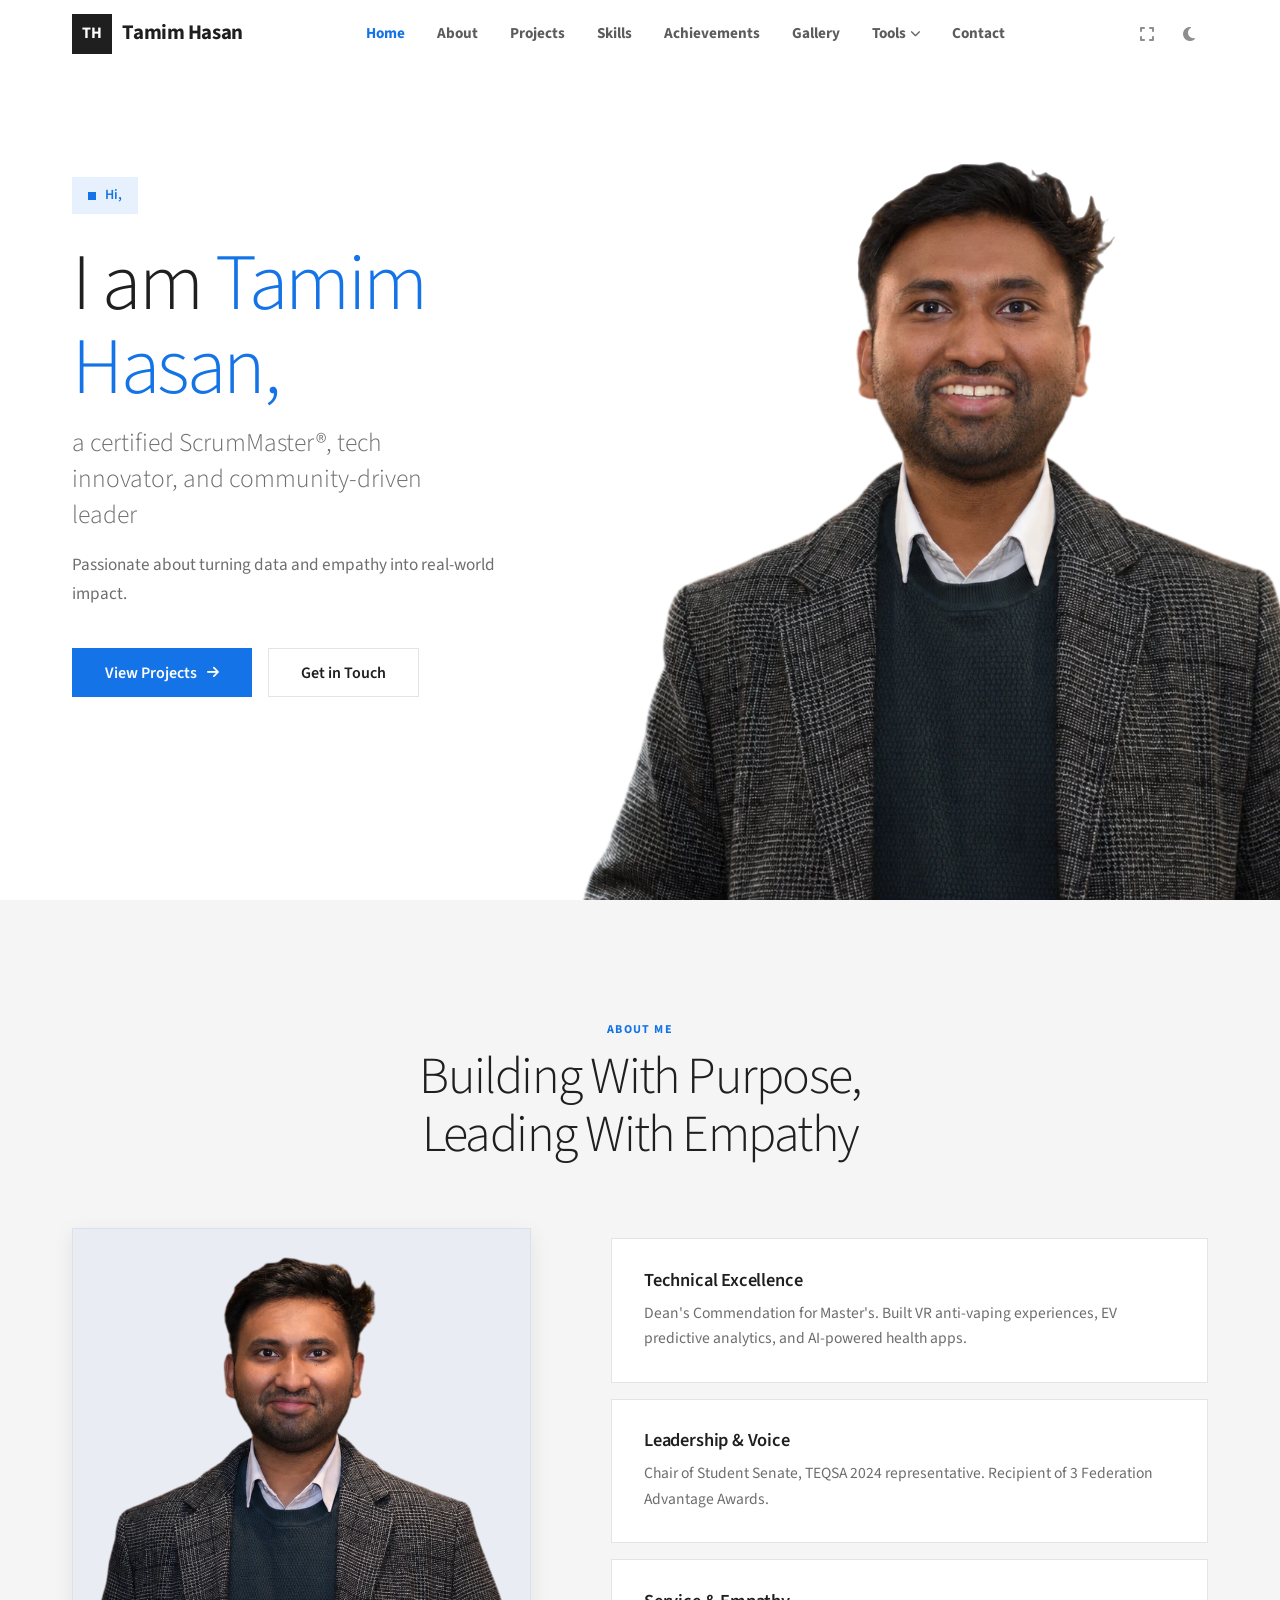
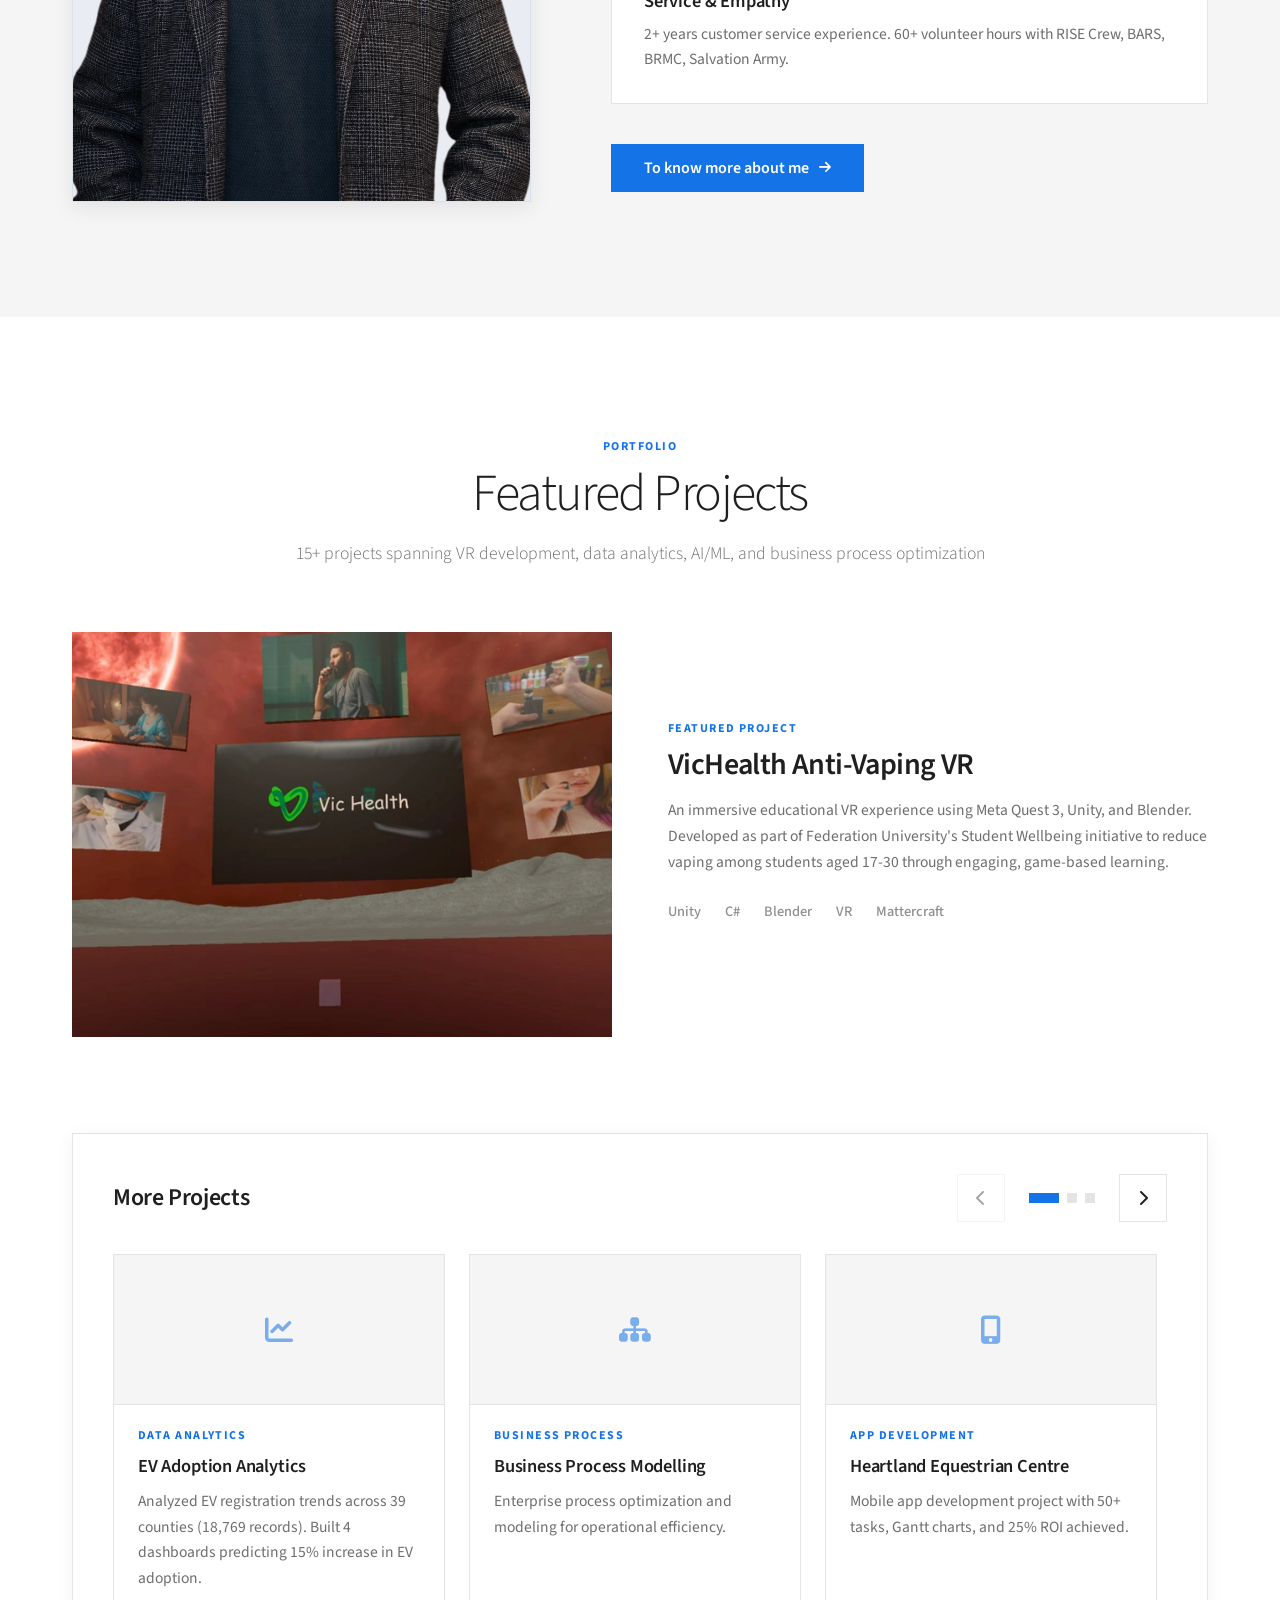
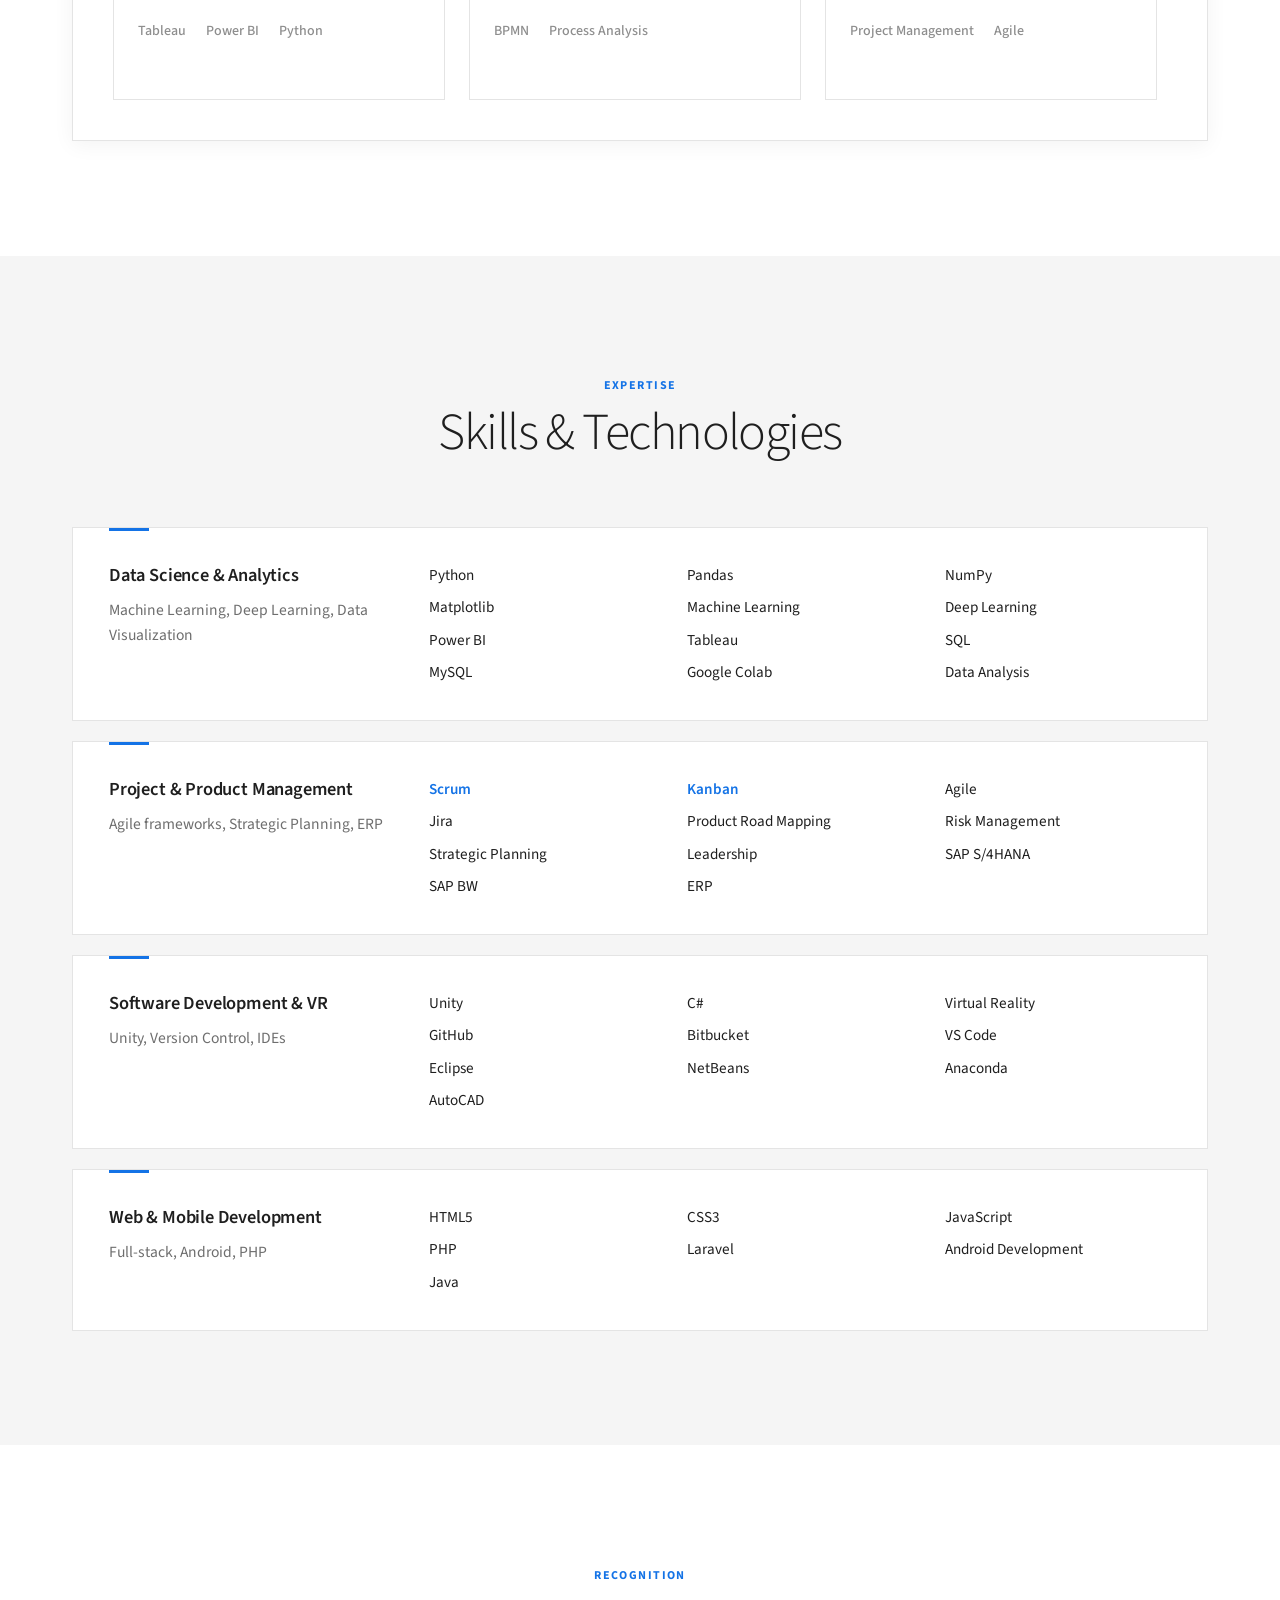
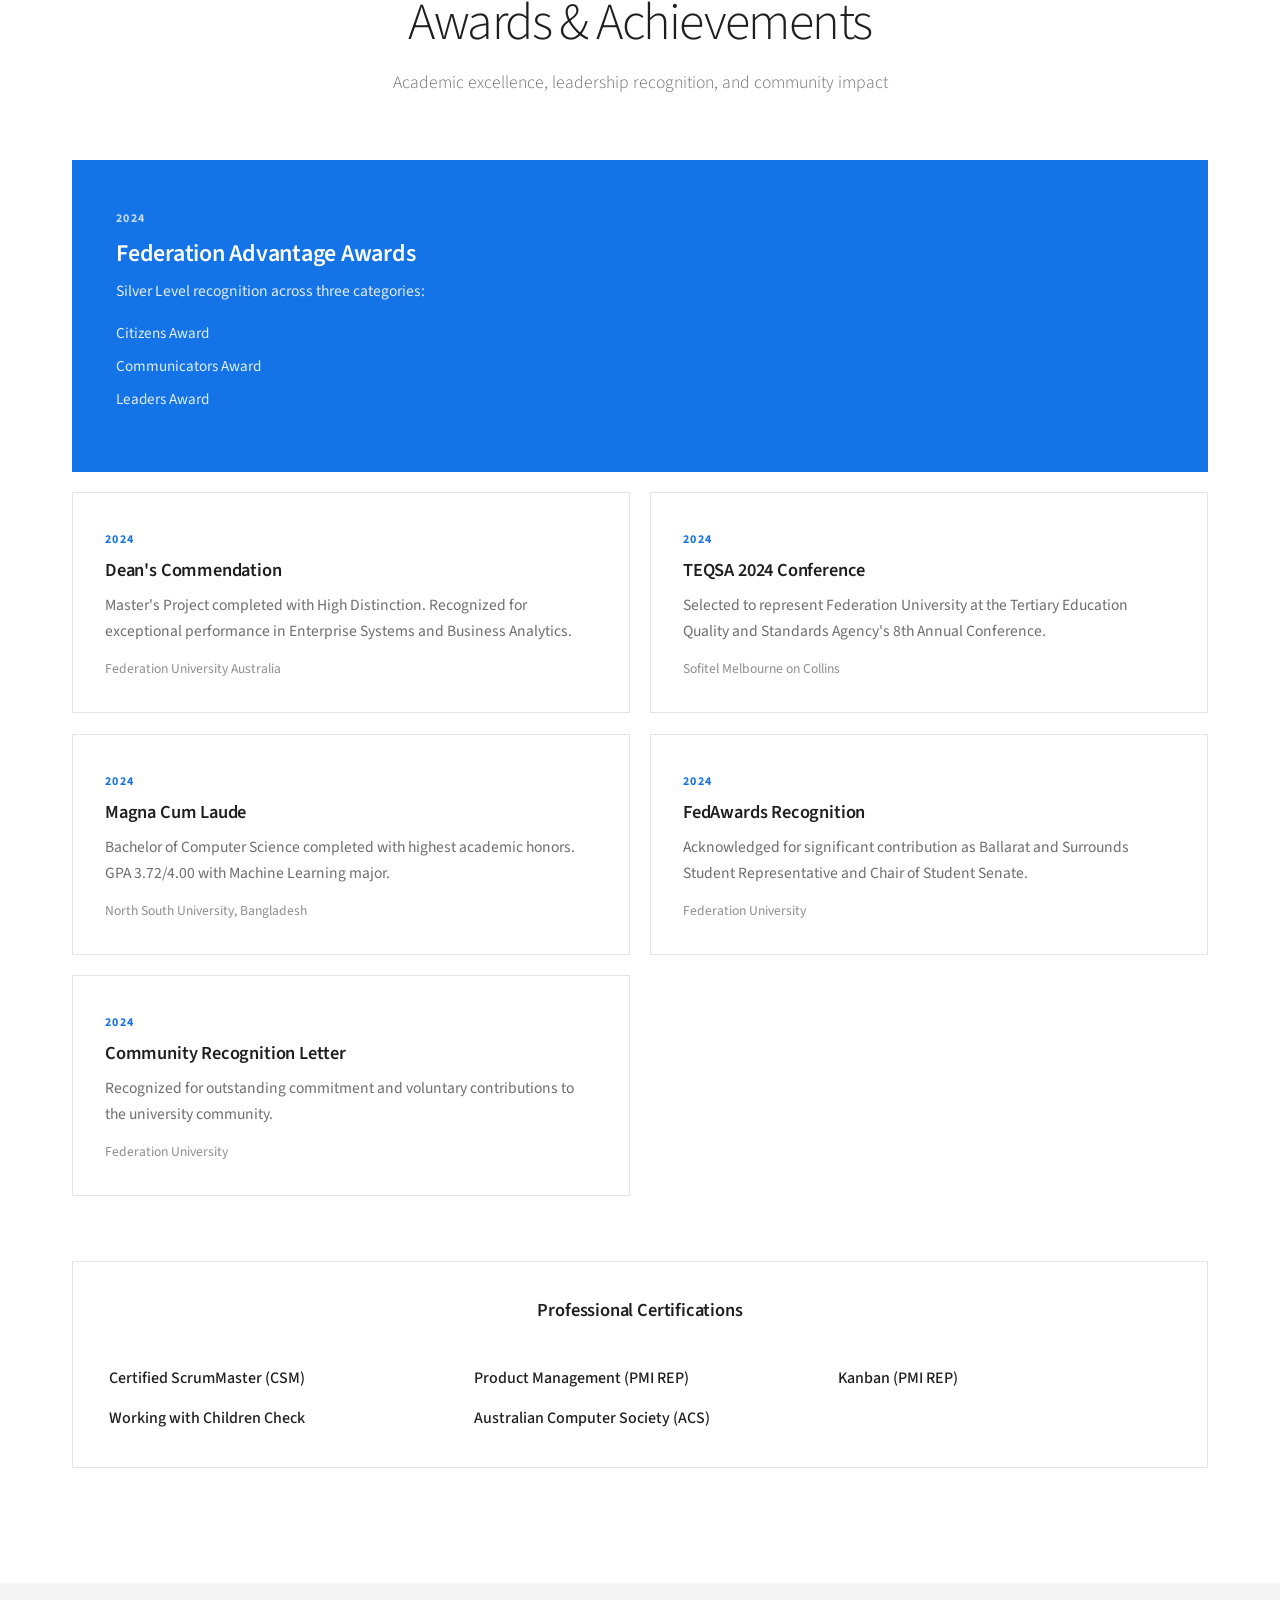
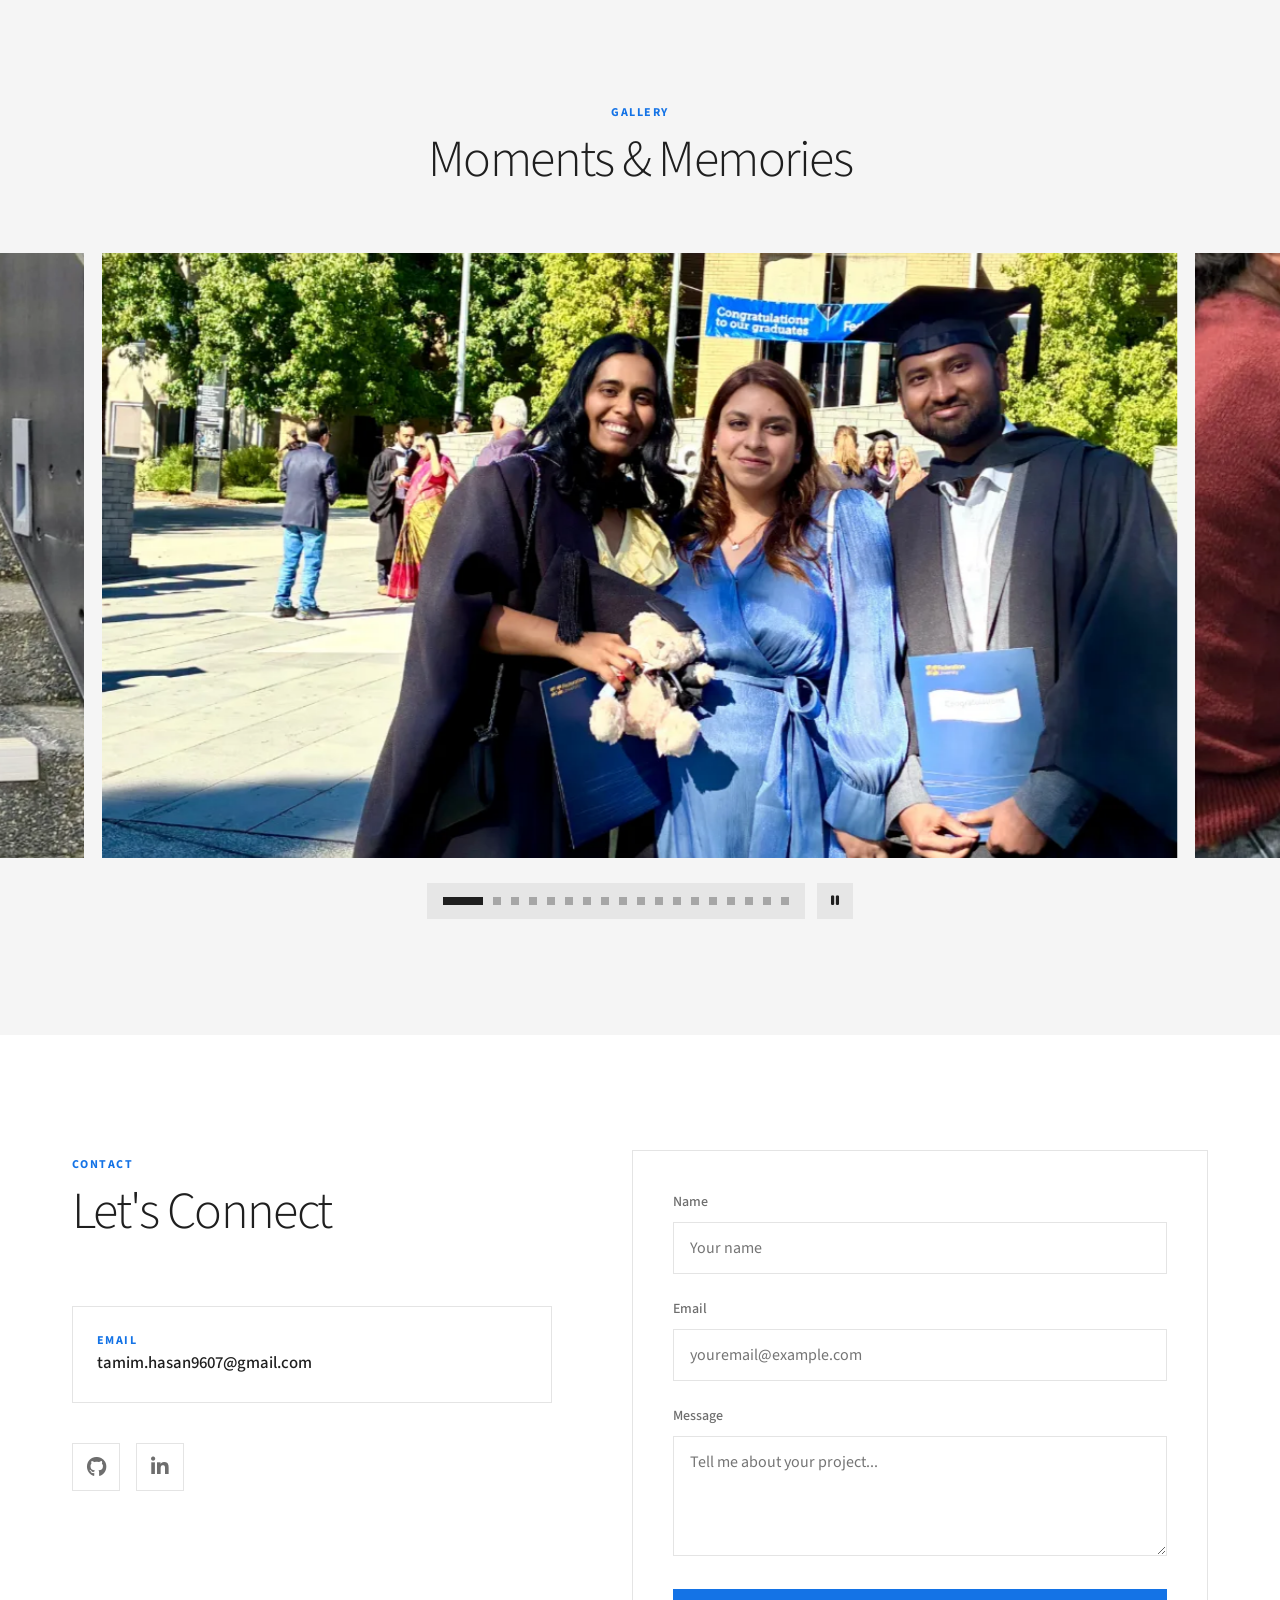
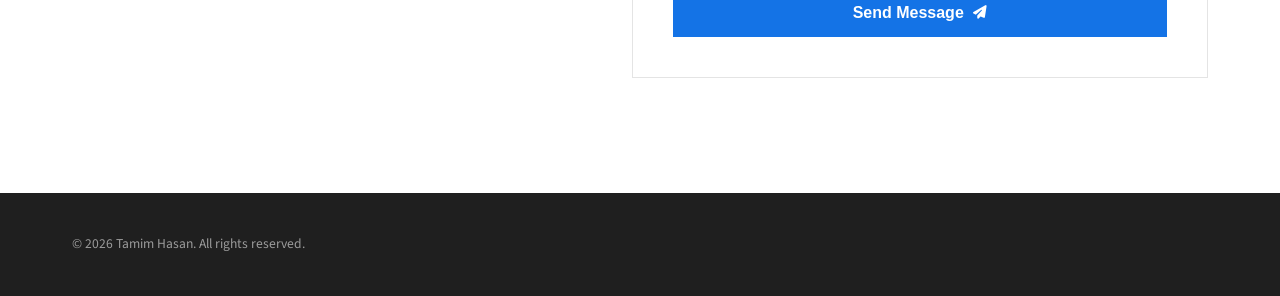
==== commit 9e1ff553: "bbu" ====
--- a/index.html
+++ b/index.html
@@ -615,178 +615,80 @@
             <span class="section-tag">Gallery</span>
             <h2 class="section-title">Moments & Memories</h2>
         </div>
-
-        <div class="gallery-showcase" data-animate="fade-up" data-delay="200">
-            <!-- Main Slider -->
-            <div class="gallery-slider">
-                <div class="gallery-track" id="galleryTrack">
-
-                    <!-- Slide 1 -->
-                    <div class="gallery-slide active">
-                        <div class="slide-image-wrapper full">
-                            <img src="assets/1.png" alt="Tamim Hasan gallery photo 1" class="gallery-img" loading="lazy">
-                        </div>
-                    </div>
-
-                    <!-- Slide 2 -->
-                    <div class="gallery-slide">
-                        <div class="slide-image-wrapper full">
-                            <img src="assets/2.png" alt="Tamim Hasan gallery photo 2" class="gallery-img" loading="lazy">
-                        </div>
-                    </div>
-
-                    <!-- Slide 3 -->
-                    <div class="gallery-slide">
-                        <div class="slide-image-wrapper full">
-                            <img src="assets/3.png" alt="Tamim Hasan gallery photo 3" class="gallery-img" loading="lazy">
-                        </div>
-                    </div>
-
-                    <!-- Slide 4 -->
-                    <div class="gallery-slide">
-                        <div class="slide-image-wrapper full">
-                            <img src="assets/4.png" alt="Tamim Hasan gallery photo 4" class="gallery-img" loading="lazy">
-                        </div>
-                    </div>
-
-                    <!-- Slide 5 -->
-                    <div class="gallery-slide">
-                        <div class="slide-image-wrapper full">
-                            <img src="assets/5.png" alt="Tamim Hasan gallery photo 5" class="gallery-img" loading="lazy">
-                        </div>
-                    </div>
-
-                    <!-- Slide 6 -->
-                    <div class="gallery-slide">
-                        <div class="slide-image-wrapper full">
-                            <img src="assets/6.png" alt="Tamim Hasan gallery photo 6" class="gallery-img" loading="lazy">
-                        </div>
-                    </div>
-
-                    <!-- Slide 7 -->
-                    <div class="gallery-slide">
-                        <div class="slide-image-wrapper full">
-                            <img src="assets/7.png" alt="Tamim Hasan gallery photo 7" class="gallery-img" loading="lazy">
-                        </div>
-                    </div>
-
-                    <!-- Slide 8 -->
-                    <div class="gallery-slide">
-                        <div class="slide-image-wrapper full">
-                            <img src="assets/8.png" alt="Tamim Hasan gallery photo 8" class="gallery-img" loading="lazy">
-                        </div>
-                    </div>
-
-                    <!-- Slide 9 -->
-                    <div class="gallery-slide">
-                        <div class="slide-image-wrapper full">
-                            <img src="assets/9.png" alt="Tamim Hasan gallery photo 9" class="gallery-img" loading="lazy">
-                        </div>
-                    </div>
-
-                    <!-- Slide 10 -->
-                    <div class="gallery-slide">
-                        <div class="slide-image-wrapper full">
-                            <img src="assets/10.png" alt="Tamim Hasan gallery photo 10" class="gallery-img" loading="lazy">
-                        </div>
-                    </div>
-
-                    <!-- Slide 11 -->
-                    <div class="gallery-slide">
-                        <div class="slide-image-wrapper full">
-                            <img src="assets/11.png" alt="Tamim Hasan gallery photo 11" class="gallery-img" loading="lazy">
-                        </div>
-                    </div>
-
-                    <!-- Slide 12 -->
-                    <div class="gallery-slide">
-                        <div class="slide-image-wrapper full">
-                            <img src="assets/12.png" alt="Tamim Hasan gallery photo 12" class="gallery-img" loading="lazy">
-                        </div>
-                    </div>
-
-                    <!-- Slide 13 -->
-                    <div class="gallery-slide">
-                        <div class="slide-image-wrapper full">
-                            <img src="assets/13.png" alt="Tamim Hasan gallery photo 13" class="gallery-img" loading="lazy">
-                        </div>
-                    </div>
-
-                    <!-- Slide 14 -->
-                    <div class="gallery-slide">
-                        <div class="slide-image-wrapper full">
-                            <img src="assets/14.png" alt="Tamim Hasan gallery photo 14" class="gallery-img" loading="lazy">
-                        </div>
-                    </div>
-
-                    <!-- Slide 15 -->
-                    <div class="gallery-slide">
-                        <div class="slide-image-wrapper full">
-                            <img src="assets/15.png" alt="Tamim Hasan gallery photo 15" class="gallery-img" loading="lazy">
-                        </div>
-                    </div>
-
-                    <!-- Slide 16 -->
-                    <div class="gallery-slide">
-                        <div class="slide-image-wrapper full">
-                            <img src="assets/16.png" alt="Tamim Hasan gallery photo 16" class="gallery-img" loading="lazy">
-                        </div>
-                    </div>
-
-                    <!-- Slide 17 -->
-                    <div class="gallery-slide">
-                        <div class="slide-image-wrapper full">
-                            <img src="assets/17.png" alt="Tamim Hasan gallery photo 17" class="gallery-img" loading="lazy">
-                        </div>
-                    </div>
-
-                    <!-- Slide 18 -->
-                    <div class="gallery-slide">
-                        <div class="slide-image-wrapper full">
-                            <img src="assets/18.png" alt="Tamim Hasan gallery photo 18" class="gallery-img" loading="lazy">
-                        </div>
-                    </div>
-
-                </div>
-
-                <!-- Progress Bar -->
-                <div class="gallery-progress">
-                    <div class="progress-bar" id="progressBar"></div>
-                </div>
-
-                <!-- Navigation Arrows -->
-                <button class="gallery-nav prev" id="galleryPrev" aria-label="Previous image">
-                    <i class="fas fa-chevron-left"></i>
-                </button>
-                <button class="gallery-nav next" id="galleryNext" aria-label="Next image">
-                    <i class="fas fa-chevron-right"></i>
-                </button>
-
-                <!-- Dot Indicators -->
-                <div class="gallery-dots bottom" id="galleryDots"></div>
-            </div>
-
-            <!-- Thumbnail Navigation -->
-            <div class="gallery-thumbnails" id="galleryThumbs">
-                <div class="thumb active" data-index="0"><img src="assets/1.png" alt="Gallery thumbnail 1" loading="lazy"></div>
-                <div class="thumb" data-index="1"><img src="assets/2.png" alt="Gallery thumbnail 2" loading="lazy"></div>
-                <div class="thumb" data-index="2"><img src="assets/3.png" alt="Gallery thumbnail 3" loading="lazy"></div>
-                <div class="thumb" data-index="3"><img src="assets/4.png" alt="Gallery thumbnail 4" loading="lazy"></div>
-                <div class="thumb" data-index="4"><img src="assets/5.png" alt="Gallery thumbnail 5" loading="lazy"></div>
-                <div class="thumb" data-index="5"><img src="assets/6.png" alt="Gallery thumbnail 6" loading="lazy"></div>
-                <div class="thumb" data-index="6"><img src="assets/7.png" alt="Gallery thumbnail 7" loading="lazy"></div>
-                <div class="thumb" data-index="7"><img src="assets/8.png" alt="Gallery thumbnail 8" loading="lazy"></div>
-                <div class="thumb" data-index="8"><img src="assets/9.png" alt="Gallery thumbnail 9" loading="lazy"></div>
-                <div class="thumb" data-index="9"><img src="assets/10.png" alt="Gallery thumbnail 10" loading="lazy"></div>
-                <div class="thumb" data-index="10"><img src="assets/11.png" alt="Gallery thumbnail 11" loading="lazy"></div>
-                <div class="thumb" data-index="11"><img src="assets/12.png" alt="Gallery thumbnail 12" loading="lazy"></div>
-                <div class="thumb" data-index="12"><img src="assets/13.png" alt="Gallery thumbnail 13" loading="lazy"></div>
-                <div class="thumb" data-index="13"><img src="assets/14.png" alt="Gallery thumbnail 14" loading="lazy"></div>
-                <div class="thumb" data-index="14"><img src="assets/15.png" alt="Gallery thumbnail 15" loading="lazy"></div>
-                <div class="thumb" data-index="15"><img src="assets/16.png" alt="Gallery thumbnail 16" loading="lazy"></div>
-                <div class="thumb" data-index="16"><img src="assets/17.png" alt="Gallery thumbnail 17" loading="lazy"></div>
-                <div class="thumb" data-index="17"><img src="assets/18.png" alt="Gallery thumbnail 18" loading="lazy"></div>
-            </div>
+    </div>
+
+    <div class="tv-gallery" id="tvGallery" role="region" aria-roledescription="carousel" aria-label="Photo gallery" data-animate="fade-up" data-delay="200">
+        <div class="tv-viewport">
+            <div class="tv-track" id="tvTrack">
+                <figure class="tv-slide">
+                    <img src="assets/1.webp" alt="Tamim Hasan gallery photo 1" loading="lazy" draggable="false">
+                </figure>
+                <figure class="tv-slide">
+                    <img src="assets/2.webp" alt="Tamim Hasan gallery photo 2" loading="lazy" draggable="false">
+                </figure>
+                <figure class="tv-slide">
+                    <img src="assets/3.webp" alt="Tamim Hasan gallery photo 3" loading="lazy" draggable="false">
+                </figure>
+                <figure class="tv-slide">
+                    <img src="assets/4.webp" alt="Tamim Hasan gallery photo 4" loading="lazy" draggable="false">
+                </figure>
+                <figure class="tv-slide">
+                    <img src="assets/5.webp" alt="Tamim Hasan gallery photo 5" loading="lazy" draggable="false">
+                </figure>
+                <figure class="tv-slide" style="--focus: 20%">
+                    <img src="assets/6.webp" alt="Tamim Hasan gallery photo 6" loading="lazy" draggable="false">
+                </figure>
+                <figure class="tv-slide" style="--focus: 60%">
+                    <img src="assets/7.webp" alt="Tamim Hasan gallery photo 7" loading="lazy" draggable="false">
+                </figure>
+                <figure class="tv-slide" style="--focus: 30%">
+                    <img src="assets/8.webp" alt="Tamim Hasan gallery photo 8" loading="lazy" draggable="false">
+                </figure>
+                <figure class="tv-slide" style="--focus: 20%">
+                    <img src="assets/9.webp" alt="Tamim Hasan gallery photo 9" loading="lazy" draggable="false">
+                </figure>
+                <figure class="tv-slide">
+                    <img src="assets/10.webp" alt="Tamim Hasan gallery photo 10" loading="lazy" draggable="false">
+                </figure>
+                <figure class="tv-slide">
+                    <img src="assets/11.webp" alt="Tamim Hasan gallery photo 11" loading="lazy" draggable="false">
+                </figure>
+                <figure class="tv-slide">
+                    <img src="assets/12.webp" alt="Tamim Hasan gallery photo 12" loading="lazy" draggable="false">
+                </figure>
+                <figure class="tv-slide" style="--focus: 30%">
+                    <img src="assets/13.webp" alt="Tamim Hasan gallery photo 13" loading="lazy" draggable="false">
+                </figure>
+                <figure class="tv-slide">
+                    <img src="assets/14.webp" alt="Tamim Hasan gallery photo 14" loading="lazy" draggable="false">
+                </figure>
+                <figure class="tv-slide">
+                    <img src="assets/15.webp" alt="Tamim Hasan gallery photo 15" loading="lazy" draggable="false">
+                </figure>
+                <figure class="tv-slide">
+                    <img src="assets/16.webp" alt="Tamim Hasan gallery photo 16" loading="lazy" draggable="false">
+                </figure>
+                <figure class="tv-slide" style="--focus: 15%">
+                    <img src="assets/17.webp" alt="Tamim Hasan gallery photo 17" loading="lazy" draggable="false">
+                </figure>
+                <figure class="tv-slide" style="--focus: 25%">
+                    <img src="assets/18.webp" alt="Tamim Hasan gallery photo 18" loading="lazy" draggable="false">
+                </figure>
+            </div>
+
+            <button class="tv-arrow prev" id="galleryPrev" aria-label="Previous photo">
+                <i class="fas fa-chevron-left"></i>
+            </button>
+            <button class="tv-arrow next" id="galleryNext" aria-label="Next photo">
+                <i class="fas fa-chevron-right"></i>
+            </button>
+        </div>
+
+        <div class="tv-controls">
+            <div class="tv-dots" id="galleryDots"></div>
+            <button class="tv-play" id="galleryPlay" aria-label="Pause slideshow">
+                <i class="fas fa-pause"></i>
+            </button>
         </div>
     </div>
 </section>
@@ -858,6 +760,6 @@
         <i class="fas fa-arrow-up"></i>
     </button>
 
-    <script src="script.js?v=5"></script>
+    <script src="script.js?v=6"></script>
 </body>
 </html>
--- a/styles.css
+++ b/styles.css
@@ -5236,3 +5236,189 @@
     }
 }
 
+
+/* ============================================================
+   ✦ GALLERY: APPLE TV-STYLE CAROUSEL
+   A full-bleed track with the current photo wide in the centre and
+   its neighbours peeking in at both edges, looping endlessly. The
+   photos are 1:1, so the wide slide crops them; each slide can set
+   --focus (vertical object-position) to keep faces in frame. On
+   phones the slide goes square and shows the whole photo.
+   Below: Apple's dot strip (the active dot stretches and fills over
+   the autoplay interval) and a pause / play button.
+   ============================================================ */
+.tv-gallery {
+    --tv-w: min(1180px, 84vw);
+    --tv-gap: clamp(10px, 1.4vw, 20px);
+    --tv-dur: 5000ms;
+    --tv-ctrl-bg: rgba(0, 0, 0, 0.06);
+    --tv-dot: rgba(0, 0, 0, 0.28);
+    margin-top: clamp(2.5rem, 4vw, 3.5rem);
+}
+
+[data-theme="dark"] .tv-gallery {
+    --tv-ctrl-bg: rgba(255, 255, 255, 0.10);
+    --tv-dot: rgba(255, 255, 255, 0.35);
+}
+
+.tv-viewport {
+    position: relative;
+    overflow: hidden;
+}
+
+.tv-track {
+    display: flex;
+    gap: var(--tv-gap);
+    will-change: transform;
+    transition: transform 0.8s var(--ease);
+    touch-action: pan-y;
+}
+
+.tv-slide {
+    flex: 0 0 var(--tv-w);
+    aspect-ratio: 16 / 9;
+    margin: 0;
+    overflow: hidden;
+    background: var(--bg-card);
+    border-radius: var(--r-md);
+    cursor: pointer;
+}
+
+.tv-slide.is-active { cursor: default; }
+
+.tv-slide img {
+    width: 100%;
+    height: 100%;
+    display: block;
+    object-fit: cover;
+    object-position: 50% var(--focus, 50%);
+    user-select: none;
+    -webkit-user-drag: none;
+}
+
+/* ---------- Arrows: sit just inside the active slide, show on hover ---------- */
+.tv-arrow {
+    position: absolute;
+    top: 50%;
+    width: 48px;
+    height: 48px;
+    display: grid;
+    place-items: center;
+    border: 0;
+    border-radius: var(--r-pill);
+    background: rgba(255, 255, 255, 0.82);
+    -webkit-backdrop-filter: blur(12px);
+    backdrop-filter: blur(12px);
+    color: #1d1d1f;
+    font-size: 1rem;
+    cursor: pointer;
+    opacity: 0;
+    transform: translateY(-50%);
+    transition: opacity var(--dur) var(--ease), background var(--dur) var(--ease);
+    z-index: 2;
+}
+
+.tv-arrow.prev { left: calc((100% - var(--tv-w)) / 2 + 20px); }
+.tv-arrow.next { right: calc((100% - var(--tv-w)) / 2 + 20px); }
+
+.tv-viewport:hover .tv-arrow,
+.tv-arrow:focus-visible { opacity: 1; }
+
+.tv-arrow:hover { background: #ffffff; }
+
+@media (hover: none) {
+    .tv-arrow { display: none; }
+}
+
+/* ---------- Dots + play / pause ---------- */
+.tv-controls {
+    display: flex;
+    justify-content: center;
+    align-items: center;
+    gap: 12px;
+    margin-top: clamp(1.25rem, 2vw, 1.75rem);
+}
+
+.tv-dots {
+    display: flex;
+    align-items: center;
+    gap: 10px;
+    height: 36px;
+    padding: 0 16px;
+    background: var(--tv-ctrl-bg);
+    border-radius: var(--r-pill);
+}
+
+.tv-dot {
+    position: relative;
+    width: 8px;
+    height: 8px;
+    padding: 0;
+    border: 0;
+    border-radius: var(--r-pill);
+    background: var(--tv-dot);
+    overflow: hidden;
+    cursor: pointer;
+    transition: width 0.4s var(--ease), background var(--dur) var(--ease);
+}
+
+.tv-dot:hover { background: var(--text-secondary); }
+
+.tv-dot.is-active {
+    width: 40px;
+    cursor: default;
+}
+
+/* the fill that runs across the active dot */
+.tv-dot::after {
+    content: "";
+    position: absolute;
+    inset: 0;
+    background: var(--text-primary);
+    transform: scaleX(0);
+    transform-origin: left center;
+}
+
+.tv-dot.is-active::after { transform: scaleX(1); }
+
+.tv-gallery.is-playing .tv-dot.is-active.is-filling::after {
+    animation: tv-fill var(--tv-dur) linear forwards;
+}
+
+@keyframes tv-fill {
+    from { transform: scaleX(0); }
+    to   { transform: scaleX(1); }
+}
+
+.tv-play {
+    width: 36px;
+    height: 36px;
+    display: grid;
+    place-items: center;
+    padding: 0;
+    border: 0;
+    border-radius: var(--r-pill);
+    background: var(--tv-ctrl-bg);
+    color: var(--text-primary);
+    font-size: 0.8rem;
+    cursor: pointer;
+    transition: background var(--dur) var(--ease);
+}
+
+.tv-play:hover,
+.tv-dot:focus-visible,
+.tv-play:focus-visible { outline: 2px solid var(--primary); outline-offset: 2px; }
+.tv-play:hover { outline: none; background: var(--border-color); }
+
+/* ---------- Phones: square slides show the whole photo ---------- */
+@media (max-width: 768px) {
+    .tv-gallery { --tv-w: 84vw; }
+    .tv-slide { aspect-ratio: 1 / 1; }
+    .tv-dots { gap: 6px; padding: 0 12px; }
+    .tv-dot { width: 6px; height: 6px; }
+    .tv-dot.is-active { width: 24px; }
+}
+
+@media (prefers-reduced-motion: reduce) {
+    .tv-track { transition: none; }
+}
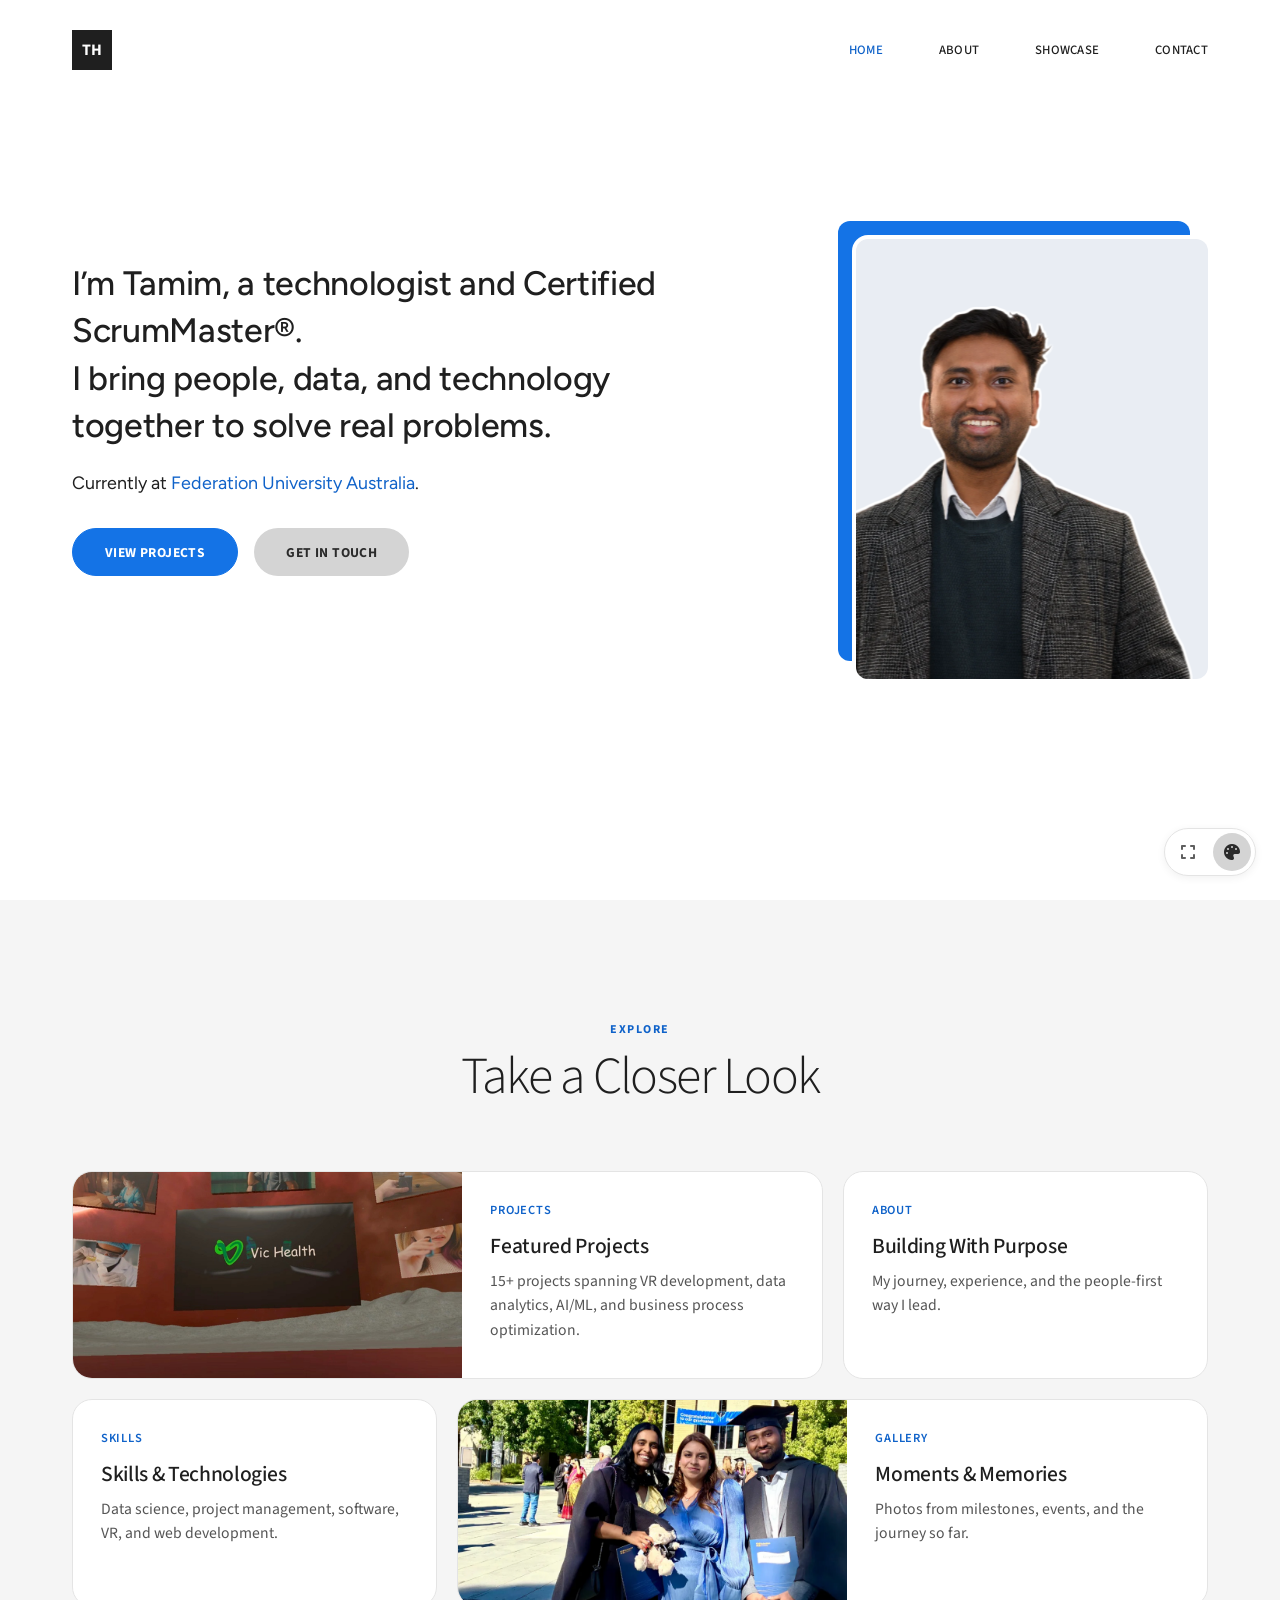
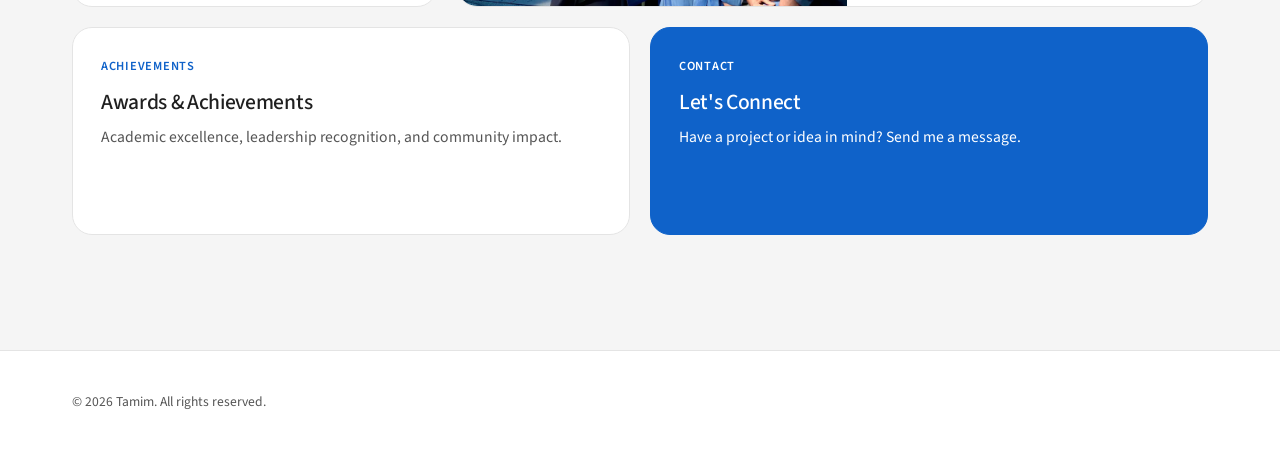
==== commit 89b338c7: "Split site into pages, add page transitions, homepage intro, featured slider, and color themes" ====
--- a/index.html
+++ b/index.html
@@ -2,6 +2,9 @@
 <html lang="en" data-theme="light">
 <head>
     <meta charset="UTF-8">
+    <script>document.documentElement.dataset.theme = 'light'; try { var p = localStorage.getItem('palette'); if (/^(cream|blue|green|purple)$/.test(p)) document.documentElement.dataset.palette = p; } catch (e) {}</script>
+    <script>if (!matchMedia('(prefers-reduced-motion: reduce)').matches) document.documentElement.classList.add('intro');</script>
+    <script>(function () { var page = { about: 'about-details.html', projects: 'projects.html', skills: 'skills.html', achievements: 'achievements.html', gallery: 'gallery.html', contact: 'contact.html' }[location.hash.slice(1)]; if (page) location.replace(page); })();</script>
     <meta name="viewport" content="width=device-width, initial-scale=1.0">
     <title>Tamim</title>
 
@@ -9,30 +12,30 @@
     <link rel="icon" type="image/svg+xml" href="assets/favicon.svg?v=2">
 
     <!-- SEO -->
-    <meta name="description" content="Tamim Hasan, certified ScrumMaster, tech innovator, and business analyst turning data and empathy into real-world impact. Explore projects, skills, and achievements.">
-    <meta name="keywords" content="Tamim Hasan, ScrumMaster, Tech Innovator, Business Analyst, Portfolio, VR Developer, Federation University">
-    <meta name="author" content="Tamim Hasan">
+    <meta name="description" content="Tamim, certified ScrumMaster, tech innovator, and business analyst turning data and empathy into real-world impact. Explore projects, skills, and achievements.">
+    <meta name="keywords" content="Tamim, ScrumMaster, Tech Innovator, Business Analyst, Portfolio, VR Developer, Federation University">
+    <meta name="author" content="Tamim">
     <link rel="canonical" href="https://tamim.live/">
 
     <!-- Open Graph (social media previews) -->
     <meta property="og:type" content="website">
     <meta property="og:url" content="https://tamim.live/">
-    <meta property="og:title" content="Tamim Hasan | Tech Innovator & ScrumMaster">
+    <meta property="og:title" content="Tamim | Tech Innovator & ScrumMaster">
     <meta property="og:description" content="Certified ScrumMaster, tech innovator, and business analyst turning data and empathy into real-world impact.">
     <meta property="og:image" content="https://tamim.live/assets/tamim.png">
 
     <!-- Twitter Card -->
     <meta name="twitter:card" content="summary_large_image">
-    <meta name="twitter:title" content="Tamim Hasan | Tech Innovator & ScrumMaster">
+    <meta name="twitter:title" content="Tamim | Tech Innovator & ScrumMaster">
     <meta name="twitter:description" content="Certified ScrumMaster, tech innovator, and business analyst turning data and empathy into real-world impact.">
     <meta name="twitter:image" content="https://tamim.live/assets/tamim.png">
 
     <link rel="preconnect" href="https://fonts.googleapis.com">
     <link rel="preconnect" href="https://fonts.gstatic.com" crossorigin>
-    <link href="https://fonts.googleapis.com/css2?family=Source+Sans+3:wght@300;400;500;600;700&display=swap" rel="stylesheet">
+    <link href="https://fonts.googleapis.com/css2?family=Figtree:wght@400;500&family=Source+Sans+3:wght@300;400;500;600;700&display=swap" rel="stylesheet">
     <link rel="stylesheet" href="https://cdnjs.cloudflare.com/ajax/libs/font-awesome/6.4.0/css/all.min.css">
 
-    <link rel="stylesheet" href="styles.css">
+    <link rel="stylesheet" href="styles.css?v=36">
 
 </head>
 <body class="hero-light">
@@ -41,48 +44,19 @@
 
     <nav class="navbar" id="navbar">
         <div class="nav-container">
-            <a href="#home" class="nav-logo">
+            <a href="index.html" class="nav-logo">
                 <span class="logo-mark">TH</span>
-                <span class="logo-text">Tamim Hasan</span>
+                <span class="logo-text">Tamim</span>
             </a>
 
             <ul class="nav-menu" id="navMenu">
-                <li><a href="#home" class="nav-link active">Home</a></li>
-                <li><a href="#about" class="nav-link">About</a></li>
-                <li><a href="#projects" class="nav-link">Projects</a></li>
-                <li><a href="#skills" class="nav-link">Skills</a></li>
-                <li><a href="#achievements" class="nav-link">Achievements</a></li>
-                <li><a href="#gallery" class="nav-link">Gallery</a></li>
-                <li class="nav-item-dropdown">
-                    <a href="#" class="nav-link nav-link-dropdown" aria-haspopup="true" aria-expanded="false">
-                        Tools <i class="fas fa-chevron-down dropdown-chevron"></i>
-                    </a>
-                    <div class="dropdown-menu">
-                        <div class="dropdown-label">Free Utilities</div>
-                        <a href="merge-pdf.html" class="dropdown-item">
-                            <i class="fas fa-file-pdf dropdown-item-icon"></i>
-                            <span>PDF Merger</span>
-                        </a>
-                        <div class="dropdown-divider"></div>
-                        <a href="#contact" class="dropdown-item">
-                            <i class="fas fa-envelope dropdown-item-icon"></i>
-                            <span>Request a Tool</span>
-                        </a>
-                    </div>
-                </li>
-                <li><a href="#contact" class="nav-link">Contact</a></li>
+                <li><a href="index.html" class="nav-link active">Home</a></li>
+                <li><a href="about-details.html" class="nav-link">About</a></li>
+                <li><a href="projects.html" class="nav-link">Showcase</a></li>
+                <li><a href="contact.html" class="nav-link">Contact</a></li>
             </ul>
 
-
             <div class="nav-actions">
-                <button class="theme-toggle fullscreen-toggle" id="fullscreenToggle" aria-label="Enter fullscreen" title="Fullscreen" hidden>
-                    <i class="fas fa-expand"></i>
-                    <i class="fas fa-compress"></i>
-                </button>
-                <button class="theme-toggle" id="themeToggle" aria-label="Toggle theme">
-                    <i class="fas fa-sun"></i>
-                    <i class="fas fa-moon"></i>
-                </button>
                 <button class="hamburger" id="hamburger" aria-label="Menu">
                     <span></span>
                     <span></span>
@@ -91,675 +65,153 @@
         </div>
     </nav>
 
+    <main class="main-content">
     <section id="home" class="hero">
-        <div class="hero-container">
-            <div class="hero-content" data-animate="fade-up">
-                <div class="hero-badge">
-                    <span class="badge-pulse"></span>
-                    <span>Hi,</span>
-                </div>
-
-                <h1 class="hero-title">
-                    I am <span class="text-gradient">Tamim Hasan,</span>
-                </h1>
-
-                <p class="hero-subtitle">
-                    a certified ScrumMaster®, tech innovator, and community-driven leader
-                </p>
-
-                <p class="hero-description">
-                    Passionate about turning data and empathy into real-world impact.
-                </p>
-
-                <div class="hero-actions">
-                    <a href="#projects" class="btn btn-primary">
-                        View Projects <i class="fas fa-arrow-right"></i>
-                    </a>
-                    <a href="#contact" class="btn btn-secondary">Get in Touch</a>
-                </div>
-
-            </div>
-
-            <div class="hero-visual" data-animate="fade-up" data-delay="200">
-                <div class="geometric-profile">
-                    <div class="geo-image-container">
-                        <img src="assets/n1-clean.webp?v=3" alt="Tamim Hasan" class="geo-image">
+        <div class="hero-slider">
+            <div class="hero-track">
+                <div class="hero-slide">
+                <div class="hero-container">
+                    <div class="hero-content">
+                        <h1 class="hero-title hero-intro">
+                            I’m Tamim, a technologist and Certified ScrumMaster®.<br>
+                            I bring people, data, and technology together to solve real problems.
+                        </h1>
+
+                        <p class="hero-current">
+                            Currently at <strong>Federation University Australia</strong>.
+                        </p>
+
+                        <div class="hero-actions">
+                            <a href="projects.html" class="btn btn-primary">
+                                View Projects
+                            </a>
+                            <a href="contact.html" class="btn btn-secondary">Get in Touch</a>
+                        </div>
+
                     </div>
-                </div>
-            </div>
-        </div>
-    </section>
-
-<section id="about" class="about section-padding">
-    <div class="container">
-        <div class="section-header" data-animate="fade-up">
-            <span class="section-tag">About Me</span>
-            <h2 class="section-title">Building With Purpose,<br>Leading With Empathy</h2>
-        </div>
-
-        <div class="about-grid-modern">
-            <!-- Left: Visual Story -->
-            <div class="about-visual-story" data-animate="fade-right">
-                <div class="image-collage">
-                    <div class="image-main">
-                        <img src="assets/n2-clean.webp" alt="Tamim Hasan Portrait" class="img-main" loading="lazy">
-                        <div class="image-accent-shape"></div>
+
+                    <div class="hero-visual">
+                        <div class="geometric-profile">
+                            <div class="geo-image-container">
+                                <img src="assets/n1-clean.webp?v=3" alt="Tamim" class="geo-image">
+                            </div>
+                        </div>
                     </div>
                 </div>
-            </div>
-
-            <!-- Right: Content -->
-            <div class="about-content-modern" data-animate="fade-left">
-
-
-                <div class="info-cards-grid">
-                    <div class="info-card-modern">
-                        <div class="card-content">
-                            <h3>Technical Excellence</h3>
-                            <p>Dean's Commendation for Master's. Built VR anti-vaping experiences, EV predictive analytics, and AI-powered health apps.</p>
-                        </div>
-                    </div>
-
-                    <div class="info-card-modern">
-                        <div class="card-content">
-                            <h3>Leadership & Voice</h3>
-                            <p>Chair of Student Senate, TEQSA 2024 representative. Recipient of 3 Federation Advantage Awards.</p>
-                        </div>
-                    </div>
-
-                    <div class="info-card-modern">
-                        <div class="card-content">
-                            <h3>Service & Empathy</h3>
-                            <p>2+ years customer service experience. 60+ volunteer hours with RISE Crew, BARS, BRMC, Salvation Army.</p>
-                        </div>
-                    </div>
-                </div>
-                <a href="about-details.html"  class="btn btn-primary">
-                        To know more about me <i class="fas fa-arrow-right"></i>
-                    </a>
-            </div>
-        </div>
-    </div>
-</section>
-
-<section id="projects" class="projects section-padding">
-    <div class="container">
-        <div class="section-header" data-animate="fade-up">
-            <span class="section-tag">Portfolio</span>
-            <h2 class="section-title">Featured Projects</h2>
-            <p class="section-subtitle">15+ projects spanning VR development, data analytics, AI/ML, and business process optimization</p>
-        </div>
-
-        <div class="projects-wrapper">
-            <!-- Featured Project -->
-             <a href="vr-project.html" style="text-decoration: none; display: block;">
-                <div class="project-featured" data-animate="fade-up">
-                    <div class="project-image">
-                        <div class="project-frame">
-                            <img src="assets/Tutorial%20Environment.png" alt="Beyond the Vape VR tutorial environment" class="project-frame-img" loading="lazy">
-                        </div>
-                    </div>
-                    <div class="project-details">
-                        <span class="project-label">Featured Project</span>
-
-                        <h3 class="project-title">VicHealth Anti-Vaping VR</h3>
-                        <p class="project-desc">An immersive educational VR experience using Meta Quest 3, Unity, and Blender. Developed as part of Federation University's Student Wellbeing initiative to reduce vaping among students aged 17-30 through engaging, game-based learning.</p>
-                        <div class="tech-tags">
-                            <span class="tech-tag">Unity</span>
-                            <span class="tech-tag">C#</span>
-                            <span class="tech-tag">Blender</span>
-                            <span class="tech-tag">VR</span>
-                            <span class="tech-tag">Mattercraft</span>
-                        </div>
-                    </div>
-                </div>
-            </a>
-
-
-
-            <!-- Carousel Container -->
-            <div class="projects-carousel-container" data-animate="fade-up" data-delay="200">
-                <div class="carousel-header">
-                    <h3 class="carousel-title">More Projects</h3>
-                    <div class="carousel-controls">
-                        <button class="carousel-btn prev" id="prevBtn" aria-label="Previous projects">
-                            <i class="fas fa-chevron-left"></i>
-                        </button>
-                        <div class="carousel-dots" id="carouselDots">
-                            <span class="dot active"></span>
-                            <span class="dot"></span>
-                            <span class="dot"></span>
-                        </div>
-                        <button class="carousel-btn next" id="nextBtn" aria-label="Next projects">
-                            <i class="fas fa-chevron-right"></i>
-                        </button>
-                    </div>
-                </div>
-
-                <div class="carousel-wrapper">
-                    <div class="carousel-track" id="carouselTrack">
-                        <!-- Project 1 -->
-                        <div class="carousel-slide">
-                            <div class="project-card">
-                                <div class="card-image blue-gradient">
-                                    <i class="fas fa-chart-line"></i>
-                                </div>
-                                <div class="card-body">
-                                    <span class="card-category">Data Analytics</span>
-                                    <h4>EV Adoption Analytics</h4>
-                                    <p>Analyzed EV registration trends across 39 counties (18,769 records). Built 4 dashboards predicting 15% increase in EV adoption.</p>
-                                    <div class="tech-tags small">
-                                        <span class="tech-tag">Tableau</span>
-                                        <span class="tech-tag">Power BI</span>
-                                        <span class="tech-tag">Python</span>
-                                    </div>
+                </div>
+
+                <div class="hero-slide" aria-hidden="true" inert>
+                    <div class="hero-container">
+                        <div class="hero-content">
+                            <p class="hero-project-label">Featured Project</p>
+                            <h2 class="hero-project-title">VicHealth Anti-Vaping VR</h2>
+                            <p class="hero-project-text">An immersive educational VR experience built with Meta Quest 3, Unity, and Blender.</p>
+                            <div class="hero-actions">
+                                <a href="vr-project.html" class="btn btn-primary">View Project</a>
+                                <a href="projects.html" class="btn btn-secondary">All Projects</a>
+                            </div>
+                        </div>
+
+                        <div class="hero-visual">
+                            <div class="geometric-profile">
+                                <div class="geo-image-container">
+                                    <img src="assets/Tutorial%20Environment.png" alt="Beyond the Vape VR tutorial environment" class="hero-project-image" loading="lazy">
                                 </div>
                             </div>
                         </div>
-
-                        <!-- Project 2 -->
-                        <div class="carousel-slide">
-                            <div class="project-card">
-                                <div class="card-image orange-gradient">
-                                    <i class="fas fa-sitemap"></i>
-                                </div>
-                                <div class="card-body">
-                                    <span class="card-category">Business Process</span>
-                                    <h4>Business Process Modelling</h4>
-                                    <p>Enterprise process optimization and modeling for operational efficiency.</p>
-                                    <div class="tech-tags small">
-                                        <span class="tech-tag">BPMN</span>
-                                        <span class="tech-tag">Process Analysis</span>
-                                    </div>
-                                </div>
-                            </div>
-                        </div>
-
-                        <!-- Project 3 -->
-                        <div class="carousel-slide">
-                            <div class="project-card">
-                                <div class="card-image green-gradient">
-                                    <i class="fas fa-mobile-alt"></i>
-                                </div>
-                                <div class="card-body">
-                                    <span class="card-category">App Development</span>
-                                    <h4>Heartland Equestrian Centre</h4>
-                                    <p>Mobile app development project with 50+ tasks, Gantt charts, and 25% ROI achieved.</p>
-                                    <div class="tech-tags small">
-                                        <span class="tech-tag">Project Management</span>
-                                        <span class="tech-tag">Agile</span>
-                                    </div>
-                                </div>
-                            </div>
-                        </div>
-
-                        <!-- Project 4 -->
-                        <div class="carousel-slide">
-                            <div class="project-card">
-                                <div class="card-image pink-gradient">
-                                    <i class="fas fa-bicycle"></i>
-                                </div>
-                                <div class="card-body">
-                                    <span class="card-category">ERP Research</span>
-                                    <h4>Global Bike Group ERP</h4>
-                                    <p>Evaluated SAP S/4HANA, Oracle ERP Cloud, and Microsoft Dynamics for supply chain management.</p>
-                                    <div class="tech-tags small">
-                                        <span class="tech-tag">SAP</span>
-                                        <span class="tech-tag">ERP</span>
-                                        <span class="tech-tag">Research</span>
-                                    </div>
-                                </div>
-                            </div>
-                        </div>
-
-                        <!-- Project 5 -->
-                        <div class="carousel-slide">
-                            <div class="project-card">
-                                <div class="card-image red-gradient">
-                                    <i class="fas fa-link"></i>
-                                </div>
-                                <div class="card-body">
-                                    <span class="card-category">Blockchain</span>
-                                    <h4>Blockchain in Supply Chains</h4>
-                                    <p>Research on blockchain integration for sustainability. Identified 7 adoption barriers and 5 recommendations.</p>
-                                    <div class="tech-tags small">
-                                        <span class="tech-tag">Blockchain</span>
-                                        <span class="tech-tag">Sustainability</span>
-                                    </div>
-                                </div>
-                            </div>
-                        </div>
-
-                        <!-- Project 6 -->
-                        <div class="carousel-slide">
-                            <div class="project-card">
-                                <div class="card-image teal-gradient">
-                                    <i class="fas fa-fingerprint"></i>
-                                </div>
-                                <div class="card-body">
-                                    <span class="card-category">Research</span>
-                                    <h4>Biometrics Impact Study</h4>
-                                    <p>Privacy & Public Perception in Supermarket Shopping - research on biometric technology acceptance.</p>
-                                    <div class="tech-tags small">
-                                        <span class="tech-tag">Research</span>
-                                        <span class="tech-tag">Privacy</span>
-                                    </div>
-                                </div>
-                            </div>
-                        </div>
-
-                        <!-- Project 7 -->
-                        <div class="carousel-slide">
-                            <div class="project-card">
-                                <div class="card-image indigo-gradient">
-                                    <i class="fas fa-lungs"></i>
-                                </div>
-                                <div class="card-body">
-                                    <span class="card-category">Deep Learning</span>
-                                    <h4>COVID-19 & TB Classification</h4>
-                                    <p>CNN, MobileNetV2, ResNet50 models achieving 99% accuracy for X-ray image classification.</p>
-                                    <div class="tech-tags small">
-                                        <span class="tech-tag">Deep Learning</span>
-                                        <span class="tech-tag">CNN</span>
-                                        <span class="tech-tag">Healthcare AI</span>
-                                    </div>
-                                </div>
-                            </div>
-                        </div>
-
-                        <!-- Project 8 -->
-                        <div class="carousel-slide">
-                            <div class="project-card">
-                                <div class="card-image cyan-gradient">
-                                    <i class="fas fa-truck"></i>
-                                </div>
-                                <div class="card-body">
-                                    <span class="card-category">Supply Chain</span>
-                                    <h4>Supply Chain Optimization</h4>
-                                    <p>DataCo Global supply chain analysis using ML for demand forecasting and inventory optimization.</p>
-                                    <div class="tech-tags small">
-                                        <span class="tech-tag">ML</span>
-                                        <span class="tech-tag">Power BI</span>
-                                        <span class="tech-tag">Optimization</span>
-                                    </div>
-                                </div>
-                            </div>
-                        </div>
-
-                        <!-- Project 9 -->
-                        <div class="carousel-slide">
-                            <div class="project-card">
-                                <div class="card-image rose-gradient">
-                                    <i class="fas fa-heartbeat"></i>
-                                </div>
-                                <div class="card-body">
-                                    <span class="card-category">Healthcare AI</span>
-                                    <h4>Cardio Predict</h4>
-                                    <p>Web-integrated ML approach for cardiac health surveillance using Explainable AI. 94% accuracy.</p>
-                                    <div class="tech-tags small">
-                                        <span class="tech-tag">Python</span>
-                                        <span class="tech-tag">XAI</span>
-                                        <span class="tech-tag">Random Forest</span>
-                                    </div>
-                                </div>
-                            </div>
-                        </div>
                     </div>
                 </div>
             </div>
         </div>
-    </div>
-</section>
-
-  <section id="skills" class="skills section-padding">
-    <div class="container">
-        <div class="section-header" data-animate="fade-up">
-            <span class="section-tag">Expertise</span>
-            <h2 class="section-title">Skills & Technologies</h2>
-        </div>
-
-        <div class="skills-grid-comprehensive">
-            <!-- Data Science & Analytics -->
-            <div class="skill-category" data-animate="fade-up" data-delay="100">
-                <div class="skill-header-modern">
-                    <div class="skill-title-wrap">
-                        <h3>Data Science & Analytics</h3>
-                        <p>Machine Learning, Deep Learning, Data Visualization</p>
-                    </div>
-                </div>
-                <div class="skill-tags-modern">
-                    <span class="skill-tag">Python</span>
-                    <span class="skill-tag">Pandas</span>
-                    <span class="skill-tag">NumPy</span>
-                    <span class="skill-tag">Matplotlib</span>
-                    <span class="skill-tag">Machine Learning</span>
-                    <span class="skill-tag">Deep Learning</span>
-                    <span class="skill-tag">Power BI</span>
-                    <span class="skill-tag">Tableau</span>
-                    <span class="skill-tag">SQL</span>
-                    <span class="skill-tag">MySQL</span>
-                    <span class="skill-tag">Google Colab</span>
-                    <span class="skill-tag">Data Analysis</span>
-                </div>
-            </div>
-
-            <!-- Project & Product Management -->
-            <div class="skill-category" data-animate="fade-up" data-delay="150">
-                <div class="skill-header-modern">
-                    <div class="skill-title-wrap">
-                        <h3>Project & Product Management</h3>
-                        <p>Agile frameworks, Strategic Planning, ERP</p>
-                    </div>
-                </div>
-                <div class="skill-tags-modern">
-                    <span class="skill-tag highlight">Scrum</span>
-                    <span class="skill-tag highlight">Kanban</span>
-                    <span class="skill-tag">Agile</span>
-                    <span class="skill-tag">Jira</span>
-                    <span class="skill-tag">Product Road Mapping</span>
-                    <span class="skill-tag">Risk Management</span>
-                    <span class="skill-tag">Strategic Planning</span>
-                    <span class="skill-tag">Leadership</span>
-                    <span class="skill-tag">SAP S/4HANA</span>
-                    <span class="skill-tag">SAP BW</span>
-                    <span class="skill-tag">ERP</span>
-                </div>
-            </div>
-
-            <!-- Software Development & VR -->
-            <div class="skill-category" data-animate="fade-up" data-delay="200">
-                <div class="skill-header-modern">
-                    <div class="skill-title-wrap">
-                        <h3>Software Development & VR</h3>
-                        <p>Unity, Version Control, IDEs</p>
-                    </div>
-                </div>
-                <div class="skill-tags-modern">
-                    <span class="skill-tag">Unity</span>
-                    <span class="skill-tag">C#</span>
-                    <span class="skill-tag">Virtual Reality</span>
-                    <span class="skill-tag">GitHub</span>
-                    <span class="skill-tag">Bitbucket</span>
-                    <span class="skill-tag">VS Code</span>
-                    <span class="skill-tag">Eclipse</span>
-                    <span class="skill-tag">NetBeans</span>
-                    <span class="skill-tag">Anaconda</span>
-                    <span class="skill-tag">AutoCAD</span>
-                </div>
-            </div>
-
-            <!-- Web Development -->
-            <div class="skill-category" data-animate="fade-up" data-delay="250">
-                <div class="skill-header-modern">
-                    <div class="skill-title-wrap">
-                        <h3>Web & Mobile Development</h3>
-                        <p>Full-stack, Android, PHP</p>
-                    </div>
-                </div>
-                <div class="skill-tags-modern">
-                    <span class="skill-tag">HTML5</span>
-                    <span class="skill-tag">CSS3</span>
-                    <span class="skill-tag">JavaScript</span>
-                    <span class="skill-tag">PHP</span>
-                    <span class="skill-tag">Laravel</span>
-                    <span class="skill-tag">Android Development</span>
-                    <span class="skill-tag">Java</span>
-                </div>
-            </div>
-        </div>
-    </div>
-</section>
-
-<section id="achievements" class="achievements section-padding">
-    <div class="container">
-        <div class="section-header" data-animate="fade-up">
-            <span class="section-tag">Recognition</span>
-            <h2 class="section-title">Awards & Achievements</h2>
-            <p class="section-subtitle">Academic excellence, leadership recognition, and community impact</p>
-        </div>
-
-        <div class="achievements-grid">
-            <!-- Academic Excellence -->
-            <div class="achievement-card featured" data-animate="fade-up" data-delay="100">
-                <div class="achievement-content">
-                    <span class="achievement-year">2024</span>
-                    <h3>Federation Advantage Awards</h3>
-                    <p class="achievement-desc">Silver Level recognition across three categories:</p>
-                    <ul class="achievement-list">
-                        <li>Citizens Award</li>
-                        <li>Communicators Award</li>
-                        <li>Leaders Award</li>
-                    </ul>
-                </div>
-            </div>
-
-            <!-- Dean's Recognition -->
-            <div class="achievement-card" data-animate="fade-up" data-delay="150">
-                <div class="achievement-content">
-                    <span class="achievement-year">2024</span>
-                    <h3>Dean's Commendation</h3>
-                    <p class="achievement-desc">Master's Project completed with High Distinction. Recognized for exceptional performance in Enterprise Systems and Business Analytics.</p>
-                    <span class="achievement-issuer">Federation University Australia</span>
-                </div>
-            </div>
-
-            <!-- TEQSA Representation -->
-            <div class="achievement-card" data-animate="fade-up" data-delay="200">
-                <div class="achievement-content">
-                    <span class="achievement-year">2024</span>
-                    <h3>TEQSA 2024 Conference</h3>
-                    <p class="achievement-desc">Selected to represent Federation University at the Tertiary Education Quality and Standards Agency's 8th Annual Conference.</p>
-                    <span class="achievement-issuer">Sofitel Melbourne on Collins</span>
-                </div>
-            </div>
-
-            <!-- Academic Honors -->
-            <div class="achievement-card" data-animate="fade-up" data-delay="250">
-                <div class="achievement-content">
-                    <span class="achievement-year">2024</span>
-                    <h3>Magna Cum Laude</h3>
-                    <p class="achievement-desc">Bachelor of Computer Science completed with highest academic honors. GPA 3.72/4.00 with Machine Learning major.</p>
-                    <span class="achievement-issuer">North South University, Bangladesh</span>
-                </div>
-            </div>
-
-            <!-- Senate Recognition -->
-            <div class="achievement-card" data-animate="fade-up" data-delay="300">
-                <div class="achievement-content">
-                    <span class="achievement-year">2024</span>
-                    <h3>FedAwards Recognition</h3>
-                    <p class="achievement-desc">Acknowledged for significant contribution as Ballarat and Surrounds Student Representative and Chair of Student Senate.</p>
-                    <span class="achievement-issuer">Federation University</span>
-                </div>
-            </div>
-
-            <!-- Community Recognition -->
-            <div class="achievement-card" data-animate="fade-up" data-delay="350">
-                <div class="achievement-content">
-                    <span class="achievement-year">2024</span>
-                    <h3>Community Recognition Letter</h3>
-                    <p class="achievement-desc">Recognized for outstanding commitment and voluntary contributions to the university community.</p>
-                    <span class="achievement-issuer">Federation University</span>
-                </div>
-            </div>
-        </div>
-
-        <!-- Certifications Row -->
-        <div class="certifications-section" data-animate="fade-up" data-delay="400">
-            <h3 class="cert-title">Professional Certifications</h3>
-            <div class="cert-grid">
-                <div class="cert-item">
-                    <span>Certified ScrumMaster (CSM)</span>
-                </div>
-                <div class="cert-item">
-                    <span>Product Management (PMI REP)</span>
-                </div>
-                <div class="cert-item">
-                    <span>Kanban (PMI REP)</span>
-                </div>
-
-                <div class="cert-item">
-                    <span>Working with Children Check</span>
-                </div>
-                <div class="cert-item">
-                    <span>Australian Computer Society (ACS)</span>
-                </div>
-            </div>
-        </div>
-    </div>
-</section>
-
-<section id="gallery" class="gallery section-padding">
-    <div class="container">
-        <div class="section-header" data-animate="fade-up">
-            <span class="section-tag">Gallery</span>
-            <h2 class="section-title">Moments & Memories</h2>
-        </div>
-    </div>
-
-    <div class="tv-gallery" id="tvGallery" role="region" aria-roledescription="carousel" aria-label="Photo gallery" data-animate="fade-up" data-delay="200">
-        <div class="tv-viewport">
-            <div class="tv-track" id="tvTrack">
-                <figure class="tv-slide">
-                    <img src="assets/1.webp" alt="Tamim Hasan gallery photo 1" loading="lazy" draggable="false">
-                </figure>
-                <figure class="tv-slide">
-                    <img src="assets/2.webp" alt="Tamim Hasan gallery photo 2" loading="lazy" draggable="false">
-                </figure>
-                <figure class="tv-slide">
-                    <img src="assets/3.webp" alt="Tamim Hasan gallery photo 3" loading="lazy" draggable="false">
-                </figure>
-                <figure class="tv-slide">
-                    <img src="assets/4.webp" alt="Tamim Hasan gallery photo 4" loading="lazy" draggable="false">
-                </figure>
-                <figure class="tv-slide">
-                    <img src="assets/5.webp" alt="Tamim Hasan gallery photo 5" loading="lazy" draggable="false">
-                </figure>
-                <figure class="tv-slide" style="--focus: 20%">
-                    <img src="assets/6.webp" alt="Tamim Hasan gallery photo 6" loading="lazy" draggable="false">
-                </figure>
-                <figure class="tv-slide" style="--focus: 60%">
-                    <img src="assets/7.webp" alt="Tamim Hasan gallery photo 7" loading="lazy" draggable="false">
-                </figure>
-                <figure class="tv-slide" style="--focus: 30%">
-                    <img src="assets/8.webp" alt="Tamim Hasan gallery photo 8" loading="lazy" draggable="false">
-                </figure>
-                <figure class="tv-slide" style="--focus: 20%">
-                    <img src="assets/9.webp" alt="Tamim Hasan gallery photo 9" loading="lazy" draggable="false">
-                </figure>
-                <figure class="tv-slide">
-                    <img src="assets/10.webp" alt="Tamim Hasan gallery photo 10" loading="lazy" draggable="false">
-                </figure>
-                <figure class="tv-slide">
-                    <img src="assets/11.webp" alt="Tamim Hasan gallery photo 11" loading="lazy" draggable="false">
-                </figure>
-                <figure class="tv-slide">
-                    <img src="assets/12.webp" alt="Tamim Hasan gallery photo 12" loading="lazy" draggable="false">
-                </figure>
-                <figure class="tv-slide" style="--focus: 30%">
-                    <img src="assets/13.webp" alt="Tamim Hasan gallery photo 13" loading="lazy" draggable="false">
-                </figure>
-                <figure class="tv-slide">
-                    <img src="assets/14.webp" alt="Tamim Hasan gallery photo 14" loading="lazy" draggable="false">
-                </figure>
-                <figure class="tv-slide">
-                    <img src="assets/15.webp" alt="Tamim Hasan gallery photo 15" loading="lazy" draggable="false">
-                </figure>
-                <figure class="tv-slide">
-                    <img src="assets/16.webp" alt="Tamim Hasan gallery photo 16" loading="lazy" draggable="false">
-                </figure>
-                <figure class="tv-slide" style="--focus: 15%">
-                    <img src="assets/17.webp" alt="Tamim Hasan gallery photo 17" loading="lazy" draggable="false">
-                </figure>
-                <figure class="tv-slide" style="--focus: 25%">
-                    <img src="assets/18.webp" alt="Tamim Hasan gallery photo 18" loading="lazy" draggable="false">
-                </figure>
-            </div>
-
-            <button class="tv-arrow prev" id="galleryPrev" aria-label="Previous photo">
-                <i class="fas fa-chevron-left"></i>
-            </button>
-            <button class="tv-arrow next" id="galleryNext" aria-label="Next photo">
-                <i class="fas fa-chevron-right"></i>
-            </button>
-        </div>
-
-        <div class="tv-controls">
-            <div class="tv-dots" id="galleryDots"></div>
-            <button class="tv-play" id="galleryPlay" aria-label="Pause slideshow">
-                <i class="fas fa-pause"></i>
-            </button>
-        </div>
-    </div>
-</section>
-
-    <section id="contact" class="contact section-padding">
+
+        <div class="hero-bar" role="group" aria-label="Homepage highlights">
+            <button type="button" class="hero-segment" data-dwell="2500" aria-label="Show introduction"></button>
+            <button type="button" class="hero-segment" data-dwell="4500" aria-label="Show featured project"></button>
+        </div>
+    </section>
+
+    <section class="explore section-padding" aria-labelledby="explore-title">
         <div class="container">
-            <div class="contact-wrapper">
-                <div class="contact-info" data-animate="fade-right">
-                    <div class="section-header left">
-                        <span class="section-tag">Contact</span>
-                        <h2 class="section-title">Let's Connect</h2>
-                    </div>
-
-                    <div class="contact-methods">
-                        <div class="contact-method">
-                            <div class="method-details">
-                                <span class="method-label">Email</span>
-                                <a href="mailto:tamim.hasan9607@gmail.com">tamim.hasan9607@gmail.com</a>
-                            </div>
-                        </div>
-                    </div>
-
-                    <div class="social-links">
-                        <a href="https://github.com/tamimhasan9607" target="_blank" rel="noopener noreferrer" class="social-link" aria-label="GitHub">
-                        <i class="fab fa-github"></i>
-                    </a>
-                    <a href="https://linkedin.com/in/tamim9607" target="_blank" rel="noopener noreferrer" class="social-link" aria-label="LinkedIn">
-                        <i class="fab fa-linkedin-in"></i>
-                    </a>
-                    </div>
-                </div>
-
-                <div class="contact-form-wrapper" data-animate="fade-left">
-                    <form id="contactForm" class="contact-form" action="https://formspree.io/f/mbdapydr" method="POST">
-                        <div class="form-group">
-                            <label for="name">Name</label>
-                            <input type="text" id="name" name="name" placeholder="Your name" required>
-                        </div>
-                        <div class="form-group">
-                            <label for="email">Email</label>
-                            <input type="email" id="email" name="email" placeholder="youremail@example.com" required>
-                        </div>
-                        <div class="form-group">
-                            <label for="message">Message</label>
-                            <textarea id="message" name="message" rows="4" placeholder="Tell me about your project..." required></textarea>
-                        </div>
-                        <input type="hidden" name="_replyto" value="tamim.hasan9607@gmail.com">
-                        <button type="submit" class="btn btn-primary btn-full">
-                            <span>Send Message</span> <i class="fas fa-paper-plane"></i>
-                        </button>
-                    </form>
-                </div>
+            <div class="section-header" data-animate="fade-up">
+                <span class="section-tag">Explore</span>
+                <h2 class="section-title" id="explore-title">Take a Closer Look</h2>
+            </div>
+
+            <div class="explore-grid">
+            <a href="projects.html" class="explore-card explore-card--wide" data-animate="fade-up" data-delay="0">
+                <div class="explore-media">
+                    <img src="assets/Tutorial%20Environment.png" alt="" loading="lazy">
+                </div>
+                <div class="explore-copy">
+                    <span class="explore-label">Projects</span>
+                    <h3>Featured Projects</h3>
+                    <p>15+ projects spanning VR development, data analytics, AI/ML, and business process optimization.</p>
+                </div>
+            </a>
+            <a href="about-details.html" class="explore-card" data-animate="fade-up" data-delay="80">
+                <span class="explore-label">About</span>
+                <h3>Building With Purpose</h3>
+                <p>My journey, experience, and the people-first way I lead.</p>
+            </a>
+            <a href="skills.html" class="explore-card" data-animate="fade-up" data-delay="0">
+                <span class="explore-label">Skills</span>
+                <h3>Skills &amp; Technologies</h3>
+                <p>Data science, project management, software, VR, and web development.</p>
+            </a>
+            <a href="gallery.html" class="explore-card explore-card--wide" data-animate="fade-up" data-delay="80">
+                <div class="explore-media">
+                    <img src="assets/1.webp" alt="" loading="lazy">
+                </div>
+                <div class="explore-copy">
+                    <span class="explore-label">Gallery</span>
+                    <h3>Moments &amp; Memories</h3>
+                    <p>Photos from milestones, events, and the journey so far.</p>
+                </div>
+            </a>
+            <a href="achievements.html" class="explore-card explore-card--half" data-animate="fade-up" data-delay="0">
+                <span class="explore-label">Achievements</span>
+                <h3>Awards &amp; Achievements</h3>
+                <p>Academic excellence, leadership recognition, and community impact.</p>
+            </a>
+            <a href="contact.html" class="explore-card explore-card--half explore-card--accent" data-animate="fade-up" data-delay="80">
+                <span class="explore-label">Contact</span>
+                <h3>Let's Connect</h3>
+                <p>Have a project or idea in mind? Send me a message.</p>
+            </a>
             </div>
         </div>
     </section>
+    </main>
 
     <footer class="footer">
         <div class="container">
-            <p class="footer-copyright">&copy; 2026 Tamim Hasan. All rights reserved.</p>
+            <p class="footer-copyright">&copy; 2026 Tamim. All rights reserved.</p>
         </div>
     </footer>
 
-    <div class="toast" id="toast">
-        <i class="fas fa-check-circle"></i>
-        <span>Message sent successfully!</span>
+    <div class="corner-controls">
+        <button class="theme-toggle fullscreen-toggle" id="fullscreenToggle" aria-label="Enter fullscreen" title="Fullscreen" hidden>
+            <i class="fas fa-expand"></i>
+            <i class="fas fa-compress"></i>
+        </button>
+        <div class="palette" id="palette">
+            <button type="button" class="palette-toggle" id="paletteToggle" aria-label="Change site colors" aria-expanded="false">
+                <i class="fas fa-palette"></i>
+            </button>
+            <div class="palette-swatches" role="group" aria-label="Site colors">
+                <button type="button" class="palette-swatch" data-palette-choice="default" style="--swatch: #ffffff" aria-label="White"></button>
+                <button type="button" class="palette-swatch" data-palette-choice="cream" style="--swatch: #ece6d4" aria-label="Cream"></button>
+                <button type="button" class="palette-swatch" data-palette-choice="blue" style="--swatch: #004293" aria-label="Blue"></button>
+                <button type="button" class="palette-swatch" data-palette-choice="green" style="--swatch: #015422" aria-label="Green"></button>
+                <button type="button" class="palette-swatch" data-palette-choice="purple" style="--swatch: #36004e" aria-label="Purple"></button>
+            </div>
+        </div>
     </div>
 
     <button class="scroll-top" id="scrollTop" aria-label="Scroll to top">
         <i class="fas fa-arrow-up"></i>
     </button>
 
-    <script src="script.js?v=6"></script>
+    <script src="script.js?v=14"></script>
 </body>
-</html>+</html>
--- a/styles.css
+++ b/styles.css
@@ -26,7 +26,7 @@
     /* No second brand colour. Green/red/amber are SEMANTIC only. */
     --secondary: #1473e6;
     --accent: #1473e6;
-    --success: #10b981;
+    --success: #047857;
     --danger: #ef4444;
     --warning: #f59e0b;
 
@@ -48,11 +48,11 @@
     --gradient-primary: #1473e6;
     --gradient-text: #1473e6;
 
-    /* Fully squared. All four scale together: raise to soften. */
-    --r-sm: 0px;
-    --r-md: 0px;
-    --r-lg: 0px;
-    --r-pill: 0px;
+    /* Rounded corners. All four scale together. */
+    --r-sm: 8px;
+    --r-md: 12px;
+    --r-lg: 20px;
+    --r-pill: 999px;
 
     /* Portrait plate: the cut-outs are transparent PNGs, so they need a
        constant ground of their own or they dissolve into a dark page. */
@@ -192,7 +192,7 @@
 }
 
 /* ============================================
-   LOGO - Tamim (Green) Hasan (White)
+   LOGO
    ============================================ */
 .nav-logo {
     display: flex;
@@ -471,10 +471,6 @@
     transition: transform var(--dur) var(--ease);
 }
 
-.btn:hover i.fa-arrow-right {
-    transform: translateX(4px);
-}
-
 .btn-primary {
     background: var(--primary);
     color: #fff;
@@ -571,7 +567,6 @@
     transform: translate(-50%, -50%) rotate(-3deg);
     z-index: 0;
     border-radius: var(--r-lg);
-    backdrop-filter: blur(10px);
 }
 
 .geometric-profile:hover .shape-1 {
@@ -628,7 +623,6 @@
     color: #f8fafc;
     z-index: 10;
     animation: float 3s ease-in-out infinite;
-    backdrop-filter: blur(10px);
     border: 1px solid rgba(255, 255, 255, 0.1);
     white-space: nowrap;
 }
@@ -2097,7 +2091,6 @@
         max-width: 300px;
         height: 100vh;
         background: rgba(15, 23, 42, 0.98);
-        backdrop-filter: blur(20px);
         flex-direction: column;
         padding: 6rem 2rem 2rem;
         gap: 1.5rem;
@@ -2718,7 +2711,6 @@
 @media (max-width: 768px) {
     .nav-menu {
         background: var(--bg-primary);
-        backdrop-filter: none;
         border-right: 1px solid var(--border-color);
     }
 }
@@ -2808,12 +2800,12 @@
     transform: none;
 }
 
-/* ---------- Footer: dark charcoal band in both themes ---------- */
+/* ---------- Footer: follows the page surface in both themes ---------- */
 .footer {
-    background: var(--ink);
-    border-top: none;
+    background: var(--bg-primary);
+    border-top: 1px solid var(--border-color);
     padding: 4rem 0 2rem;
-    color: var(--ink-text);
+    color: var(--text-secondary);
 }
 .footer-logo-text { color: #fff; font-weight: 600; }
 .footer-brand p { color: var(--ink-muted); }
@@ -3220,11 +3212,6 @@
 }
 
 /* ---------- Dark mode: surfaces read as layers, not flat grey ---------- */
-[data-theme="dark"] .navbar {
-    background: rgba(14, 17, 23, 0.92);
-    backdrop-filter: blur(14px);
-}
-
 [data-theme="dark"] .achievement-card,
 [data-theme="dark"] .info-card-modern,
 [data-theme="dark"] .skill-category,
@@ -3656,7 +3643,6 @@
     [data-theme="light"] .nav-menu,
     [data-theme="dark"] .nav-menu {
         background: var(--bg-primary);
-        backdrop-filter: none;
     }
 }
 
@@ -4653,7 +4639,7 @@
 .footer-copyright {
     margin: 0;
     font-size: 0.85rem;
-    color: var(--ink-muted);
+    color: var(--text-secondary);
 }
 
 /* the dark-mode card rule set its own hover border; keep it on brand too */
@@ -4749,243 +4735,30 @@
     border-bottom-color: var(--primary);
 }
 
-/* ============================================================
-   ✦ GLASS
-   Applied only where an element floats OVER other content, so
-   there is something to refract. Cards sit on solid grounds —
-   frosting those would just tint them, so they stay opaque.
-   ============================================================ */
-:root {
-    --glass-bg: rgba(255, 255, 255, 0.72);
-    --glass-bg-strong: rgba(255, 255, 255, 0.85);
-    --glass-edge: rgba(255, 255, 255, 0.55);
-    --glass-blur: saturate(180%) blur(20px);
-}
-
-[data-theme="dark"] {
-    --glass-bg: rgba(18, 22, 30, 0.68);
-    --glass-bg-strong: rgba(18, 22, 30, 0.85);
-    --glass-edge: rgba(255, 255, 255, 0.10);
-}
-
-/* ---------- Navbar: the canonical use ---------- */
-.navbar,
-body.has-hero-band .navbar.scrolled {
-    background: var(--glass-bg);
-    -webkit-backdrop-filter: var(--glass-blur);
-    backdrop-filter: var(--glass-blur);
-    box-shadow: inset 0 1px 0 var(--glass-edge);
-}
-
-body.has-hero-band .navbar.scrolled {
-    border-bottom-color: var(--border-color);
-}
-
-/* over the colour band it stays fully clear, nothing to frost yet */
-body.has-hero-band .navbar:not(.scrolled) {
-    background: transparent;
-    -webkit-backdrop-filter: none;
-    backdrop-filter: none;
-    box-shadow: none;
-}
-
-/* ---------- Menus and overlays ---------- */
+/* ---------- Floating surfaces are solid ---------- */
 .dropdown-menu {
-    background: var(--glass-bg-strong);
-    -webkit-backdrop-filter: var(--glass-blur);
-    backdrop-filter: var(--glass-blur);
-    box-shadow: inset 0 1px 0 var(--glass-edge), var(--shadow-xl);
+    background: var(--bg-card);
+    box-shadow: var(--shadow-xl);
 }
 
 @media (max-width: 768px) {
-    .nav-menu,
-    [data-theme="light"] .nav-menu,
-    [data-theme="dark"] .nav-menu {
-        background: var(--glass-bg-strong);
-        -webkit-backdrop-filter: var(--glass-blur);
-        backdrop-filter: var(--glass-blur);
-    }
-
-    /* the submenu is already inside the frosted drawer */
     .dropdown-menu {
         background: transparent;
-        -webkit-backdrop-filter: none;
-        backdrop-filter: none;
         box-shadow: none;
     }
 }
 
-/* ---------- Controls floating over imagery ---------- */
 .gallery-nav {
-    background: var(--glass-bg-strong);
-    -webkit-backdrop-filter: var(--glass-blur);
-    backdrop-filter: var(--glass-blur);
-    box-shadow: inset 0 1px 0 var(--glass-edge), var(--shadow-md);
-}
-
-.gallery-nav:hover {
-    background: var(--primary);
-    -webkit-backdrop-filter: none;
-    backdrop-filter: none;
-}
+    background: var(--bg-primary);
+    box-shadow: var(--shadow-md);
+}
+
+.gallery-nav:hover { background: var(--primary); }
 
 .scroll-top,
-.toast {
-    -webkit-backdrop-filter: var(--glass-blur);
-    backdrop-filter: var(--glass-blur);
-    box-shadow: inset 0 1px 0 rgba(255, 255, 255, 0.25), var(--shadow-lg);
-}
-
-/* ---------- Frosted chips on the colour bands ---------- */
-.hero-badge,
-.project-badge,
-.client-badge {
-    -webkit-backdrop-filter: blur(10px);
-    backdrop-filter: blur(10px);
-    box-shadow: inset 0 1px 0 rgba(255, 255, 255, 0.22);
-}
-
-/* ---------- Browsers without backdrop-filter get solid surfaces ---------- */
-@supports not ((backdrop-filter: blur(1px)) or (-webkit-backdrop-filter: blur(1px))) {
-    .navbar,
-    body.has-hero-band .navbar.scrolled,
-    .dropdown-menu,
-    .nav-menu,
-    .gallery-nav {
-        background: var(--bg-primary);
-    }
-}
-
-/* ------------------------------------------------------------
-   Glass has a legibility cost: the navbar can sit over a dark
-   gallery photo, where 72% white composites down to a mid grey
-   and the link text fell to 2.89:1. Raising the frost to 85%
-   and taking the link one step darker holds 4.74:1 in the worst
-   case (pure black behind) while still reading as glass.
-   ------------------------------------------------------------ */
-:root {
-    --glass-bg: rgba(255, 255, 255, 0.85);
-}
-
-.navbar .nav-link {
-    color: #5c5c5c;
-}
-
-[data-theme="dark"] .navbar .nav-link {
-    color: var(--text-secondary);
-}
-
-.navbar .nav-link:hover { color: var(--text-primary); }
-.navbar .nav-link.active { color: var(--primary); }
-
-/* over the colour band the links stay white regardless */
-body.has-hero-band .navbar:not(.scrolled) .nav-link { color: rgba(255, 255, 255, 0.72); }
-body.has-hero-band .navbar:not(.scrolled) .nav-link:hover,
-body.has-hero-band .navbar:not(.scrolled) .nav-link.active { color: #ffffff; }
-
-/* ============================================================
-   ✦ LIQUID GLASS HOVER
-   A specular highlight that follows the pointer, plus a sheen
-   that sweeps across on entry. Alpha is kept low so it reads as
-   light moving over the surface rather than a veil over the text.
-   ============================================================ */
-.liquid {
-    isolation: isolate;
-    --lg-x: 50%;
-    --lg-y: 50%;
-}
-
-/* the travelling specular */
-.liquid::after {
-    content: "";
-    position: absolute;
-    inset: 0;
-    z-index: -1;
-    pointer-events: none;
-    opacity: 0;
-    transition: opacity 0.35s var(--ease);
-    background:
-        radial-gradient(420px circle at var(--lg-x) var(--lg-y),
-            rgba(20, 115, 230, 0.10) 0%,
-            rgba(20, 115, 230, 0.05) 28%,
-            transparent 62%);
-}
-
-[data-theme="dark"] .liquid::after {
-    background:
-        radial-gradient(420px circle at var(--lg-x) var(--lg-y),
-            rgba(120, 180, 255, 0.14) 0%,
-            rgba(120, 180, 255, 0.06) 28%,
-            transparent 62%);
-}
-
-/* a single sheen pass on entry, angled like light across glass */
-.liquid:not(.skill-category)::before {
-    content: "";
-    position: absolute;
-    inset: 0;
-    z-index: -1;
-    pointer-events: none;
-    opacity: 0;
-    background: linear-gradient(105deg,
-        transparent 38%,
-        rgba(255, 255, 255, 0.55) 50%,
-        transparent 62%);
-    transform: translateX(-120%);
-}
-
-.liquid:not(.skill-category):hover::before {
-    animation: lg-sheen 0.85s var(--ease) forwards;
-}
-
-@keyframes lg-sheen {
-    0%   { opacity: 0;    transform: translateX(-120%); }
-    18%  { opacity: 0.85; }
-    100% { opacity: 0;    transform: translateX(120%); }
-}
-
-[data-theme="dark"] .liquid:not(.skill-category)::before {
-    background: linear-gradient(105deg,
-        transparent 38%,
-        rgba(255, 255, 255, 0.14) 50%,
-        transparent 62%);
-}
-
-/* Buttons and small controls: tighter highlight, brighter sheen */
-.btn.liquid::after,
-.gallery-nav.liquid::after,
-.carousel-btn.liquid::after,
-.scroll-top.liquid::after {
-    background: radial-gradient(120px circle at var(--lg-x) var(--lg-y),
-        rgba(255, 255, 255, 0.30) 0%,
-        transparent 65%);
-}
-
-.btn-secondary.liquid::after {
-    background: radial-gradient(140px circle at var(--lg-x) var(--lg-y),
-        rgba(20, 115, 230, 0.14) 0%,
-        transparent 65%);
-}
-
-/* Nothing moves for anyone who asked for stillness */
-@media (prefers-reduced-motion: reduce) {
-    .liquid::before,
-    .liquid::after { display: none !important; }
-}
-
-/* ------------------------------------------------------------
-   Two regressions from the glass pass, fixed:
-
-   1. `.liquid { position: relative }` overrode the gallery
-      arrows' `absolute` and the scroll-top's `fixed`, so they
-      collapsed out of place. Position is now applied only to the
-      surfaces that are static to begin with.
-
-   2. The later `:root` glass override also beat the dark-theme
-      declaration, so dark mode was wearing the white frost.
-   ------------------------------------------------------------ */
-
-/* only these are static and need a containing block for the glow */
+.toast { box-shadow: var(--shadow-lg); }
+
+/* these surfaces position their own decorations */
 .info-card-modern,
 .skill-category,
 .achievement-card,
@@ -4998,20 +4771,7 @@
     position: relative;
 }
 
-/* these already had a position; keep it */
-.gallery-nav.liquid { position: absolute; }
-.scroll-top.liquid { position: fixed; }
-
-[data-theme="dark"] {
-    --glass-bg: rgba(18, 22, 30, 0.85);
-    --glass-bg-strong: rgba(18, 22, 30, 0.90);
-}
-
-/* the glow reveals on hover; the pointer only steers where it sits */
-.liquid:hover::after { opacity: 1; }
-
-/* re-assert the skills accent bar after the sheen rules, so it keeps
-   its own ::before */
+/* skills accent bar */
 .skill-category::before {
     content: "";
     position: absolute;
@@ -5306,9 +5066,7 @@
     place-items: center;
     border: 0;
     border-radius: var(--r-pill);
-    background: rgba(255, 255, 255, 0.82);
-    -webkit-backdrop-filter: blur(12px);
-    backdrop-filter: blur(12px);
+    background: #ffffff;
     color: #1d1d1f;
     font-size: 1rem;
     cursor: pointer;
@@ -5422,3 +5180,1151 @@
 @media (prefers-reduced-motion: reduce) {
     .tv-track { transition: none; }
 }
+
+/* ---------- Page transition ----------
+   Both pages move for 0.8s. The old page leaves quickly and eases off; the new
+   page starts slowly and gathers speed, so a gap opens between them mid-way. */
+.page-progress {
+    position: fixed;
+    top: 0;
+    left: 0;
+    z-index: 1100;
+    width: 100%;
+    height: 2px;
+    pointer-events: none;
+    view-transition-name: page-progress;
+}
+
+.page-progress::before {
+    content: "";
+    display: block;
+    height: 100%;
+    background: var(--primary);
+    transform-origin: left center;
+    animation: page-progress-load 800ms linear forwards;
+}
+
+.page-progress.is-done::before {
+    animation: page-progress-finish 400ms linear forwards;
+}
+
+@keyframes page-progress-load {
+    from { transform: scaleX(0.04); }
+    to   { transform: scaleX(0.22); }
+}
+
+@keyframes page-progress-finish {
+    from { transform: scaleX(0.22); }
+    to   { transform: scaleX(1); }
+}
+
+.page-entering [data-animate] { transition: none !important; }
+
+main:focus { outline: none; }
+
+@media (prefers-reduced-motion: no-preference) {
+    ::view-transition { background: var(--bg-primary); }
+
+    ::view-transition-old(root),
+    ::view-transition-new(root) {
+        animation-duration: 800ms;
+        animation-fill-mode: both;
+        mix-blend-mode: normal;
+    }
+
+    ::view-transition-old(root) {
+        animation-name: page-slide-out;
+        animation-timing-function: cubic-bezier(0.61, 1, 0.88, 1);
+    }
+
+    ::view-transition-new(root) {
+        animation-name: page-slide-in;
+        animation-timing-function: cubic-bezier(0.12, 0, 0.39, 0);
+    }
+
+    [data-nav-back]::view-transition-old(root) { animation-name: page-slide-out-back; }
+    [data-nav-back]::view-transition-new(root) { animation-name: page-slide-in-back; }
+
+    ::view-transition-group(page-progress),
+    ::view-transition-new(page-progress),
+    ::view-transition-group(corner-controls),
+    ::view-transition-new(corner-controls) { animation: none; }
+
+    ::view-transition-old(page-progress),
+    ::view-transition-old(corner-controls) { display: none; }
+
+    @keyframes page-slide-out {
+        from { transform: translateY(0); }
+        to   { transform: translateY(-100%); }
+    }
+
+    @keyframes page-slide-in {
+        from { transform: translateY(100%); }
+        to   { transform: translateY(0); }
+    }
+
+    @keyframes page-slide-out-back {
+        from { transform: translateY(0); }
+        to   { transform: translateY(100%); }
+    }
+
+    @keyframes page-slide-in-back {
+        from { transform: translateY(-100%); }
+        to   { transform: translateY(0); }
+    }
+}
+
+/* ---------- Standalone section pages ---------- */
+.page-main {
+    display: flex;
+    flex-direction: column;
+    min-height: calc(100svh - 6.5rem);
+}
+
+.page-main > section {
+    flex: 1;
+    padding-top: clamp(7rem, 11vw, 9.5rem);
+}
+
+.page-main > .contact {
+    display: flex;
+    align-items: center;
+}
+
+@media (max-width: 900px) {
+    .page-main > .contact { align-items: flex-start; }
+}
+
+.page-main > .contact > .container { width: 100%; }
+
+/* ---------- Homepage: a preview of every page ---------- */
+.explore { background: var(--bg-secondary); }
+
+.explore-grid {
+    display: grid;
+    grid-template-columns: repeat(6, minmax(0, 1fr));
+    gap: 1.25rem;
+}
+
+.explore-card {
+    grid-column: span 2;
+    display: flex;
+    flex-direction: column;
+    min-height: 13rem;
+    padding: 1.75rem;
+    overflow: hidden;
+    background: var(--bg-card);
+    border: 1px solid var(--border-color);
+    color: var(--text-primary);
+    text-decoration: none;
+}
+
+.explore-card:hover,
+.explore-card:focus-visible { border-color: var(--primary); }
+
+.explore-card:focus-visible { outline: 2px solid var(--primary); outline-offset: 2px; }
+
+.explore-card--wide {
+    grid-column: span 4;
+    flex-direction: row;
+    padding: 0;
+}
+
+.explore-card--half { grid-column: span 3; }
+
+.explore-media {
+    position: relative;
+    flex: 0 0 52%;
+    min-width: 0;
+    background: var(--bg-subtle);
+}
+
+.explore-media img {
+    position: absolute;
+    inset: 0;
+    display: block;
+    width: 100%;
+    height: 100%;
+    object-fit: cover;
+    transition: transform var(--dur-slow) var(--ease);
+}
+
+.explore-card:hover .explore-media img { transform: scale(1.03); }
+
+.explore-copy {
+    display: flex;
+    flex: 1;
+    flex-direction: column;
+    min-width: 0;
+}
+
+.explore-card--wide .explore-copy { padding: 1.75rem; }
+
+.explore-label {
+    margin-bottom: 0.75rem;
+    color: var(--primary);
+    font-size: 0.78rem;
+    font-weight: 600;
+    letter-spacing: 0.06em;
+    text-transform: uppercase;
+}
+
+.explore-card h3 {
+    margin-bottom: 0.6rem;
+    color: inherit;
+    font-size: 1.35rem;
+    font-weight: 500;
+    line-height: 1.25;
+}
+
+.explore-card p {
+    color: var(--text-secondary);
+    font-size: 0.98rem;
+    line-height: 1.55;
+}
+
+.explore-card--accent {
+    background: var(--primary);
+    border-color: var(--primary);
+    color: var(--on-primary);
+}
+
+.explore-card--accent:hover,
+.explore-card--accent:focus-visible { background: var(--primary-hover); border-color: var(--primary-hover); }
+
+.explore-card--accent .explore-label,
+.explore-card--accent p { color: var(--on-primary); }
+
+@media (max-width: 900px) {
+    .explore-grid { grid-template-columns: repeat(2, minmax(0, 1fr)); }
+    .explore-card,
+    .explore-card--half { grid-column: span 1; }
+    .explore-card--wide { grid-column: span 2; }
+}
+
+@media (max-width: 600px) {
+    .explore-grid { grid-template-columns: minmax(0, 1fr); }
+    .explore-card,
+    .explore-card--half,
+    .explore-card--wide { grid-column: span 1; min-height: 0; }
+    .explore-card--wide { flex-direction: column; }
+    .explore-media { flex-basis: auto; aspect-ratio: 16 / 9; }
+}
+
+/* ---------- Header: logo left, quiet uppercase links right ----------
+   It sits at the top of each page and scrolls away with the content. */
+.navbar,
+.navbar.scrolled,
+body.has-hero-band .navbar,
+body.has-hero-band .navbar.scrolled {
+    position: absolute;
+    padding: 1.9rem 0;
+    background: transparent;
+    border-bottom: 0;
+    box-shadow: none;
+}
+
+.nav-container { justify-content: flex-start; }
+
+.logo-text {
+    position: absolute;
+    width: 1px;
+    height: 1px;
+    overflow: hidden;
+    clip-path: inset(50%);
+    white-space: nowrap;
+}
+
+.navbar .nav-link,
+[data-theme="dark"] .navbar .nav-link { color: var(--text-primary); }
+
+.navbar .nav-link:hover,
+.navbar .nav-link.active,
+[data-theme="dark"] .navbar .nav-link:hover,
+[data-theme="dark"] .navbar .nav-link.active { color: var(--primary); }
+
+.nav-actions { margin-left: auto; }
+
+@media (min-width: 769px) {
+    .nav-menu {
+        gap: 3.5rem;
+        margin-left: auto;
+    }
+
+    .nav-actions { margin-left: 0; }
+
+    .navbar .nav-link {
+        font-size: 0.8rem;
+        font-weight: 500;
+        letter-spacing: 0.02em;
+        text-transform: uppercase;
+    }
+}
+
+/* ---------- Fullscreen and theme buttons: bottom right, on every page ---------- */
+.corner-controls {
+    position: fixed;
+    right: 1.5rem;
+    bottom: 1.5rem;
+    z-index: 900;
+    display: flex;
+    align-items: center;
+    gap: 0.25rem;
+    padding: 0.25rem;
+    background: var(--bg-card);
+    border: 1px solid var(--border-color);
+    box-shadow: var(--shadow-md);
+    view-transition-name: corner-controls;
+}
+
+.corner-controls .fullscreen-toggle { margin-right: 0; }
+
+.scroll-top {
+    right: 1.5rem;
+    bottom: calc(1.5rem + 48px + 0.75rem);
+}
+
+/* ---------- Rounded surfaces ---------- */
+.skill-category,
+.achievement-card,
+.certifications-section,
+.contact-method,
+.contact-form,
+.contact-form-wrapper,
+.project-featured,
+.project-frame,
+.projects-carousel-container,
+.carousel-slide .project-card,
+.explore-card,
+.tv-slide,
+.timeline-content,
+.dropdown-menu {
+    border-radius: var(--r-lg);
+}
+
+.project-frame,
+.carousel-slide .project-card,
+.explore-card,
+.tv-slide { overflow: hidden; }
+
+.form-group input,
+.form-group textarea,
+.toast { border-radius: var(--r-md); }
+
+.hero-badge,
+.skill-tag.highlight,
+.cert-item,
+.cert-item:hover,
+.tech-tags .tech-tag:hover { border-radius: var(--r-pill); }
+
+.tv-dot { overflow: hidden; }
+.timeline-dot { border-radius: 50%; }
+.geo-image-container { border-radius: 0; }
+
+.corner-controls { border-radius: var(--r-pill); }
+.corner-controls .theme-toggle { border-radius: 50%; }
+
+/* the logo stays square */
+.logo-mark,
+.nav-logo:hover .logo-mark { border-radius: 0; }
+
+/* ---------- Buttons: full pills with bold uppercase labels ---------- */
+:root {
+    --btn-soft: #d4d4d4;
+    --btn-soft-hover: #c6c6c6;
+    --btn-soft-text: #2b2b2b;
+}
+
+[data-theme="dark"] {
+    --btn-soft: #2a3240;
+    --btn-soft-hover: #354052;
+    --btn-soft-text: #e9edf3;
+}
+
+.btn,
+body .btn-vr,
+body .btn-merge,
+body .btn-text,
+body main .btn-secondary {
+    min-height: 48px;
+    padding: 0 2rem;
+    border-radius: var(--r-pill);
+    font-size: 0.85rem;
+    font-weight: 700;
+    letter-spacing: 0.03em;
+    line-height: 1;
+    text-transform: uppercase;
+    box-shadow: none;
+}
+
+.btn-secondary,
+body .btn-vr.btn-secondary-vr,
+body .btn-text,
+body main .btn-secondary,
+body.hero-light .hero .btn-secondary,
+[data-theme="dark"] body.hero-light .hero .btn-secondary {
+    background: var(--btn-soft);
+    border: 0;
+    color: var(--btn-soft-text);
+}
+
+.btn-secondary:hover,
+body .btn-vr.btn-secondary-vr:hover,
+body .btn-text:hover,
+body main .btn-secondary:hover,
+body.hero-light .hero .btn-secondary:hover,
+[data-theme="dark"] body.hero-light .hero .btn-secondary:hover {
+    background: var(--btn-soft-hover);
+    border: 0;
+    color: var(--btn-soft-text);
+}
+
+body .btn-vr:hover,
+body .btn-merge:hover:not(:disabled) {
+    box-shadow: none;
+    transform: none;
+}
+
+/* ---------- Placeholder page ---------- */
+.page-main > .coming-soon {
+    display: flex;
+    align-items: center;
+    justify-content: center;
+    padding-bottom: clamp(4.5rem, 9vw, 8rem);
+    text-align: center;
+}
+
+.coming-soon .section-title { margin: 0; }
+
+/* ---------- Homepage intro ---------- */
+.hero {
+    min-height: 0;
+    padding: clamp(7rem, 10vw, 9rem) 0 clamp(4rem, 7vw, 6rem);
+}
+
+.hero-container {
+    align-items: center;
+    grid-template-columns: minmax(0, 1.65fr) minmax(0, 1fr);
+    gap: clamp(2.5rem, 6vw, 5.5rem);
+}
+
+.hero-content {
+    align-self: center;
+    padding-bottom: 0;
+}
+
+.hero .hero-title.hero-intro,
+.hero-current { font-family: 'Figtree', 'Source Sans 3', sans-serif; }
+
+.hero .hero-title.hero-intro {
+    max-width: none;
+    margin-bottom: 1.25rem;
+    font-size: clamp(2rem, 2.65vw, 2.5rem);
+    font-weight: 500;
+    letter-spacing: -0.01em;
+    line-height: 1.4;
+}
+
+.hero-current {
+    margin-bottom: 2rem;
+    color: var(--text-primary);
+    font-size: clamp(1.05rem, 1.4vw, 1.25rem);
+    line-height: 1.5;
+}
+
+.hero-current strong {
+    color: var(--primary);
+    font-weight: 400;
+}
+
+/* ---------- Homepage portrait: photo on an offset blue frame ---------- */
+.geometric-profile,
+.geometric-profile:hover {
+    position: relative;
+    width: 100%;
+    max-width: 370px;
+    height: auto;
+    margin: 0 0 0 auto;
+    padding: 18px 0 0 18px;
+}
+
+.geometric-profile::before {
+    content: "";
+    position: absolute;
+    inset: 0 18px 18px 0;
+    background: var(--primary);
+    border-radius: var(--r-md);
+}
+
+.geo-image-container {
+    position: relative;
+    display: block;
+    width: 100%;
+    height: auto;
+    aspect-ratio: 4 / 5;
+    overflow: hidden;
+    background: var(--photo-plate);
+    border-radius: var(--r-md);
+}
+
+.geo-image,
+.geometric-profile:hover .geo-image {
+    position: absolute;
+    left: 50%;
+    bottom: 0;
+    display: block;
+    width: 160%;
+    max-width: none;
+    height: auto;
+    object-fit: contain;
+    transform: translateX(-45%);
+    transform-origin: center bottom;
+}
+
+@media (max-width: 1024px) {
+    .hero-container {
+        grid-template-columns: minmax(0, 1fr);
+        gap: 3rem;
+    }
+
+    .geometric-profile,
+    .geometric-profile:hover {
+        max-width: 340px;
+        margin: 0 auto;
+    }
+}
+
+@media (max-width: 768px) {
+    .hero { padding: 6.5rem 0 3.5rem; }
+
+    .hero .hero-title.hero-intro { font-size: 1.75rem; }
+
+    .geometric-profile,
+    .geometric-profile:hover {
+        width: 100%;
+        max-width: 300px;
+        margin: 0 auto;
+    }
+}
+
+/* ---------- Portrait outline ---------- */
+.geo-image-container { box-shadow: 0 0 0 4px var(--bg-primary); }
+
+.geo-image,
+.geometric-profile:hover .geo-image {
+    filter:
+        drop-shadow(2px 0 0 #ffffff)
+        drop-shadow(-2px 0 0 #ffffff)
+        drop-shadow(0 2px 0 #ffffff)
+        drop-shadow(0 -2px 0 #ffffff);
+}
+
+/* ---------- Homepage: intro and portrait centred on the first screen ---------- */
+@media (min-width: 1025px) {
+    .hero {
+        display: flex;
+        align-items: center;
+        min-height: 100vh;
+        min-height: 100svh;
+        padding: 6.5rem 0;
+    }
+
+    .hero-container {
+        align-self: center;
+        width: 100%;
+    }
+}
+
+/* ---------- Homepage intro animation ----------
+   Words rise from behind a line. The frame and card open from the left,
+   then the portrait rises into the card. */
+html.intro:not(.intro-run):not(.intro-done) .hero-content,
+html.intro:not(.intro-run):not(.intro-done) .geometric-profile {
+    visibility: hidden;
+    animation: intro-show 0s linear 1.5s forwards;
+}
+
+.intro-run .hero-word {
+    display: inline-block;
+    overflow: hidden;
+    padding-bottom: 0.14em;
+    margin-bottom: -0.14em;
+    vertical-align: top;
+}
+
+.intro-run .hero-word > span {
+    display: inline-block;
+    animation: intro-word 620ms cubic-bezier(0.22, 0.61, 0.36, 1) both;
+    animation-delay: calc(var(--intro-delay) + var(--word) * 70ms);
+}
+
+.intro-run .hero-actions {
+    animation: intro-fade 500ms ease-out both;
+    animation-delay: calc(var(--intro-delay) + var(--intro-words) * 70ms + 120ms);
+}
+
+.intro-run .geometric-profile::before {
+    animation: intro-wipe 700ms cubic-bezier(0.76, 0, 0.24, 1) var(--intro-delay) both;
+}
+
+.intro-run .geo-image-container {
+    animation: intro-wipe 760ms cubic-bezier(0.76, 0, 0.24, 1) calc(var(--intro-delay) + 140ms) both;
+}
+
+.intro-run .geo-image {
+    animation: intro-rise 900ms cubic-bezier(0.22, 0.61, 0.36, 1) calc(var(--intro-delay) + 560ms) both;
+}
+
+@keyframes intro-show { to { visibility: visible; } }
+@keyframes intro-word { from { transform: translateY(115%); } to { transform: none; } }
+@keyframes intro-fade { from { opacity: 0; } to { opacity: 1; } }
+
+@keyframes intro-wipe {
+    from { clip-path: inset(-6px 100% -6px -6px); }
+    to   { clip-path: inset(-6px -6px -6px -6px); }
+}
+
+@keyframes intro-rise {
+    from { opacity: 0; transform: translateX(-45%) translateY(24%); }
+    to   { opacity: 1; transform: translateX(-45%) translateY(0); }
+}
+
+/* ---------- Homepage slider: intro, then featured project ---------- */
+.hero { position: relative; }
+
+.hero-slider {
+    width: 100%;
+    overflow: hidden;
+}
+
+.hero-track {
+    display: grid;
+    grid-template-columns: minmax(0, 1fr);
+}
+
+.hero-slide {
+    display: flex;
+    grid-area: 1 / 1;
+    align-items: center;
+    min-width: 0;
+}
+
+.hero-slide[inert] {
+    visibility: hidden;
+    opacity: 0;
+}
+
+.hero-slide .hero-container { width: 100%; }
+
+.hero-project-label {
+    margin-bottom: 0.75rem;
+    color: var(--primary);
+    font-size: 0.78rem;
+    font-weight: 700;
+    letter-spacing: 0.08em;
+    text-transform: uppercase;
+}
+
+.hero-project-title,
+.hero-project-text { font-family: 'Figtree', 'Source Sans 3', sans-serif; }
+
+.hero-project-title {
+    margin-bottom: 1.25rem;
+    color: var(--text-primary);
+    font-size: clamp(2rem, 2.65vw, 2.5rem);
+    font-weight: 500;
+    letter-spacing: -0.01em;
+    line-height: 1.25;
+}
+
+.hero-project-text {
+    max-width: 36rem;
+    margin-bottom: 2rem;
+    color: var(--text-primary);
+    font-size: clamp(1.05rem, 1.4vw, 1.25rem);
+    line-height: 1.5;
+}
+
+.hero-project-image {
+    position: absolute;
+    inset: 0;
+    display: block;
+    width: 100%;
+    height: 100%;
+    object-fit: cover;
+}
+
+.hero-bar {
+    position: absolute;
+    left: 50%;
+    bottom: 1.75rem;
+    z-index: 3;
+    display: flex;
+    gap: 0.75rem;
+    width: 100%;
+    max-width: 1200px;
+    padding: 0 2rem;
+    transform: translateX(-50%);
+    transition: opacity 400ms ease;
+}
+
+.intro-run .hero-bar,
+html.intro:not(.intro-run):not(.intro-done) .hero-bar { opacity: 0; }
+
+.hero-segment {
+    position: relative;
+    flex: 1;
+    height: 24px;
+    padding: 0;
+    background: transparent;
+    border: 0;
+    cursor: pointer;
+}
+
+.hero-segment::before,
+.hero-segment::after {
+    content: "";
+    position: absolute;
+    left: 0;
+    right: 0;
+    top: 50%;
+    height: 8px;
+    margin-top: -4px;
+    border-radius: var(--r-pill);
+}
+
+.hero-segment::before { background: var(--border-color); }
+
+.hero-segment::after {
+    background: var(--primary);
+    transform: scaleX(0);
+    transform-origin: left center;
+}
+
+.hero-segment:focus-visible { outline: 2px solid var(--primary); outline-offset: 2px; }
+
+.hero-segment.is-active::after {
+    animation: hero-bar-fill var(--hero-dwell) linear forwards;
+}
+
+.hero.is-paused .hero-segment.is-active::after { animation-play-state: paused; }
+
+.hero.is-static .hero-segment.is-active::after {
+    animation: none;
+    transform: scaleX(1);
+}
+
+@keyframes hero-bar-fill {
+    from { transform: scaleX(0); }
+    to   { transform: scaleX(1); }
+}
+
+.hero-bar { padding-right: max(2rem, calc(140px - max(0px, (100vw - 1200px) / 2))); }
+
+@media (max-width: 1024px) {
+    .hero-bar { padding-right: max(2rem, calc(96px - max(0px, (100vw - 1200px) / 2))); }
+}
+
+@media (max-width: 768px) {
+    .hero { padding-bottom: 5.5rem; }
+    .hero-bar { bottom: 1.5rem; }
+}
+
+/* Blue shutters close over the photo, then open on the next slide */
+.hero-shutters {
+    position: absolute;
+    inset: 18px 0 0 18px;
+    z-index: 3;
+    display: flex;
+    overflow: hidden;
+    border-radius: var(--r-md);
+    pointer-events: none;
+}
+
+.hero-shutters i {
+    flex: 1;
+    margin-right: -1px;
+    background: var(--primary);
+    transform: scaleY(0);
+}
+
+.hero.has-switched .hero-slide:not([inert]) { z-index: 1; }
+
+.hero.has-switched .hero-slide[inert] { animation: hero-hold 590ms linear both; }
+.hero.has-switched .hero-slide[inert] .hero-content { animation: hero-fade-out 220ms ease both; }
+
+.hero.has-switched .hero-slide:not([inert]) .hero-shutters i {
+    animation: hero-shutter 1000ms cubic-bezier(0.76, 0, 0.24, 1) calc(var(--shutter) * 30ms) both;
+}
+
+.hero.has-switched .hero-slide:not([inert]) .geo-image-container,
+.hero.has-switched .hero-slide:not([inert]) .geometric-profile::before {
+    animation: hero-appear 1ms linear 590ms both;
+}
+
+.hero.has-switched .hero-slide:not([inert]) .hero-content > * {
+    animation: hero-rise 560ms cubic-bezier(0.22, 0.61, 0.36, 1) 330ms both;
+}
+
+.hero.has-switched .hero-slide:not([inert]) .hero-content > :nth-child(2) { animation-delay: 400ms; }
+.hero.has-switched .hero-slide:not([inert]) .hero-content > :nth-child(3) { animation-delay: 470ms; }
+.hero.has-switched .hero-slide:not([inert]) .hero-content > :nth-child(4) { animation-delay: 540ms; }
+
+@keyframes hero-hold {
+    0%, 99.9% { visibility: visible; opacity: 1; }
+    100%      { visibility: hidden; opacity: 0; }
+}
+
+@keyframes hero-appear { from { opacity: 0; } to { opacity: 1; } }
+@keyframes hero-fade-out { from { opacity: 1; } to { opacity: 0; } }
+@keyframes hero-rise { from { opacity: 0; transform: translateY(24px); } to { opacity: 1; transform: none; } }
+
+@keyframes hero-shutter {
+    0%          { transform: scaleY(0); transform-origin: center bottom; }
+    40%, 49.9%  { transform: scaleY(1); transform-origin: center bottom; }
+    50%, 62%    { transform: scaleY(1); transform-origin: center top; }
+    100%        { transform: scaleY(0); transform-origin: center top; }
+}
+
+/* Stacked layouts: both slides keep their image in exactly the same spot */
+@media (max-width: 1024px) {
+    .hero-slide { align-items: stretch; }
+
+    .hero-slide .hero-container {
+        grid-template-rows: 1fr auto;
+        align-items: start;
+    }
+
+    .hero-slide .hero-visual { align-self: end; }
+}
+
+/* ---------- Site colors ---------- */
+:root {
+    --text-secondary: #555555;
+    --text-muted: #5f5f5f;
+    --primary: #0f62c9;
+    --fill: #1473e6;
+    --on-fill: #ffffff;
+    --deco: var(--fill);
+    --display: var(--text-primary);
+    --palette-button: var(--btn-soft);
+    --palette-icon: var(--btn-soft-text);
+}
+
+html[data-palette="cream"] {
+    --secondary: var(--primary);
+    --accent: var(--primary);
+    --gradient-primary: var(--fill);
+    --gradient-text: var(--primary);
+    --primary-soft: color-mix(in srgb, var(--primary) 14%, transparent);
+    --primary-softer: color-mix(in srgb, var(--primary) 7%, transparent);
+    --geo-primary: var(--deco);
+    --geo-secondary: var(--bg-secondary);
+    --geo-tertiary: var(--primary-soft);
+    --bg-primary: #ece6d4;
+    --bg-secondary: #e4dcc6;
+    --bg-card: #f5f0e3;
+    --bg-subtle: #f0ead9;
+    --text-primary: #2b2b2b;
+    --text-secondary: #38332d;
+    --text-muted: #38332d;
+    --border-color: #d5ccb5;
+    --primary: #732c01;
+    --primary-hover: #5e2400;
+    --on-primary: #ffffff;
+    --fill: #b04300;
+    --on-fill: #ffffff;
+    --deco: #fc7806;
+    --display: #2b2b2b;
+    --btn-soft: #d9d0b9;
+    --btn-soft-hover: #cfc5ab;
+    --btn-soft-text: #2b2b2b;
+    --palette-button: #fc7806;
+    --palette-icon: #1a0b00;
+    --photo-plate: #f5f0e3;
+}
+
+html[data-palette="blue"] {
+    --secondary: var(--primary);
+    --accent: var(--primary);
+    --gradient-primary: var(--fill);
+    --gradient-text: var(--primary);
+    --primary-soft: color-mix(in srgb, var(--primary) 14%, transparent);
+    --primary-softer: color-mix(in srgb, var(--primary) 7%, transparent);
+    --geo-primary: var(--deco);
+    --geo-secondary: var(--bg-secondary);
+    --geo-tertiary: var(--primary-soft);
+    --bg-primary: #004293;
+    --bg-secondary: #0e4c9e;
+    --bg-card: #1b57aa;
+    --bg-subtle: #084899;
+    --text-primary: #f2f7ff;
+    --text-secondary: #e5efff;
+    --text-muted: #e5efff;
+    --border-color: #3772c7;
+    --primary: #deecff;
+    --primary-hover: #ffffff;
+    --on-primary: #004293;
+    --fill: #0071f1;
+    --on-fill: #ffffff;
+    --deco: #0a7aff;
+    --display: #f2f7ff;
+    --btn-soft: #2b66ba;
+    --btn-soft-hover: #3a75cb;
+    --btn-soft-text: #f2f7ff;
+    --palette-button: #0a7aff;
+    --palette-icon: #ffffff;
+    --photo-plate: #dbe9ff;
+}
+
+html[data-palette="green"] {
+    --secondary: var(--primary);
+    --accent: var(--primary);
+    --gradient-primary: var(--fill);
+    --gradient-text: var(--primary);
+    --primary-soft: color-mix(in srgb, var(--primary) 14%, transparent);
+    --primary-softer: color-mix(in srgb, var(--primary) 7%, transparent);
+    --geo-primary: var(--deco);
+    --geo-secondary: var(--bg-secondary);
+    --geo-tertiary: var(--primary-soft);
+    --bg-primary: #015422;
+    --bg-secondary: #135e2b;
+    --bg-card: #206835;
+    --bg-subtle: #0b5a27;
+    --text-primary: #f0faf1;
+    --text-secondary: #daf3dd;
+    --text-muted: #daf3dd;
+    --border-color: #3d834e;
+    --primary: #ceff6c;
+    --primary-hover: #e0ff9c;
+    --on-primary: #015422;
+    --fill: #c0fc00;
+    --on-fill: #0b3b16;
+    --deco: #c0fc00;
+    --display: #c0fc00;
+    --btn-soft: #317743;
+    --btn-soft-hover: #418651;
+    --btn-soft-text: #f0faf1;
+    --palette-button: #c0fc00;
+    --palette-icon: #0b3b16;
+    --photo-plate: #e3f7d6;
+}
+
+html[data-palette="purple"] {
+    --secondary: var(--primary);
+    --accent: var(--primary);
+    --gradient-primary: var(--fill);
+    --gradient-text: var(--primary);
+    --primary-soft: color-mix(in srgb, var(--primary) 14%, transparent);
+    --primary-softer: color-mix(in srgb, var(--primary) 7%, transparent);
+    --geo-primary: var(--deco);
+    --geo-secondary: var(--bg-secondary);
+    --geo-tertiary: var(--primary-soft);
+    --bg-primary: #36004e;
+    --bg-secondary: #41085c;
+    --bg-card: #4c1168;
+    --bg-subtle: #3b0554;
+    --text-primary: #f6eafc;
+    --text-secondary: #e9d3f5;
+    --text-muted: #eacff9;
+    --border-color: #642a80;
+    --primary: #f8c7ff;
+    --primary-hover: #fcdcff;
+    --on-primary: #36004e;
+    --fill: #9d17b8;
+    --on-fill: #ffffff;
+    --deco: #d830f0;
+    --display: #f6eafc;
+    --btn-soft: #5a1c78;
+    --btn-soft-hover: #6a2b89;
+    --btn-soft-text: #f6eafc;
+    --palette-button: #d830f0;
+    --palette-icon: #ffffff;
+    --photo-plate: #ecd8f6;
+}
+
+html[data-palette] body.hero-light .hero .hero-title.hero-intro,
+html[data-palette] .hero-project-title {
+    color: var(--display);
+    -webkit-text-fill-color: var(--display);
+}
+
+html[data-palette] .btn-primary,
+html[data-palette] body.hero-light .hero .btn-primary,
+html[data-palette] body.hero-light .hero .btn-primary:hover,
+html[data-palette] .scroll-top,
+html[data-palette] .explore-card--accent {
+    background: var(--fill);
+    border-color: var(--fill);
+    color: var(--on-fill);
+}
+
+html[data-palette] .explore-card--accent .explore-label,
+html[data-palette] .explore-card--accent h3,
+html[data-palette] .explore-card--accent p { color: var(--on-fill); }
+
+.geometric-profile::before,
+.hero-shutters i,
+.hero-segment::after { background: var(--deco); }
+
+.btn-primary,
+body.hero-light .hero .btn-primary,
+body.hero-light .hero .btn-primary:hover,
+.scroll-top {
+    background: var(--fill);
+    border-color: var(--fill);
+    color: var(--on-fill);
+}
+
+/* ---------- Color picker ---------- */
+.palette {
+    position: relative;
+    z-index: 2;
+    margin-left: 0.15rem;
+}
+
+.palette.is-open::before {
+    content: "";
+    position: absolute;
+    right: -6px;
+    bottom: -6px;
+    width: 106px;
+    height: 94px;
+}
+
+.palette-toggle {
+    position: relative;
+    z-index: 1;
+    display: grid;
+    width: 38px;
+    height: 38px;
+    place-items: center;
+    padding: 0;
+    border: 0;
+    border-radius: 50%;
+    background: var(--palette-button);
+    color: var(--palette-icon);
+    font-size: 1rem;
+    cursor: pointer;
+    transition: transform var(--dur) var(--ease);
+}
+
+.palette.is-open .palette-toggle { transform: scale(1.12); }
+
+.palette-toggle:focus-visible,
+.palette-swatch:focus-visible { outline: 2px solid var(--text-primary); outline-offset: 2px; }
+
+.palette-swatch {
+    position: absolute;
+    left: 50%;
+    top: 50%;
+    z-index: 2;
+    width: 34px;
+    height: 34px;
+    margin: -17px 0 0 -17px;
+    padding: 0;
+    border: 1px solid rgba(0, 0, 0, 0.14);
+    border-radius: 50%;
+    background: var(--swatch);
+    box-shadow: var(--shadow-md);
+    cursor: pointer;
+    opacity: 0;
+    visibility: hidden;
+    transform: translate(0, 0) scale(0.4);
+    transition: transform 200ms var(--ease), opacity 160ms ease, visibility 160ms;
+    transition-delay: calc(var(--order) * 25ms);
+}
+
+.palette.is-open .palette-swatch:not([hidden]) {
+    opacity: 1;
+    visibility: visible;
+    transform: translate(var(--x), var(--y)) scale(1);
+}
+
+.palette.is-open .palette-swatch:hover { transform: translate(var(--x), var(--y)) scale(1.12); transition-delay: 0ms; }
+.palette-swatch[hidden] { display: none; }
+
+@media (prefers-reduced-motion: reduce) {
+    .palette-toggle,
+    .palette-swatch { transition: none; }
+}
+
+/* ---------- Brand surfaces: readable in every color ---------- */
+.help-button,
+.step-number,
+.quick-guide-icon,
+.file-icon,
+.file-order-badge,
+.btn-merge,
+.result-icon,
+.feature-icon,
+.tutorial-close:hover,
+.file-btn:hover:not(:disabled),
+.achievement-card.featured {
+    background: var(--fill);
+    border-color: var(--fill);
+    color: var(--on-fill);
+}
+
+.achievement-card.featured :is(h3, p, li, i, span, .achievement-year, .achievement-desc) { color: var(--on-fill); }
+
+.hero-badge,
+.hero-badge i,
+.hero-badge span {
+    color: var(--text-primary);
+}
+
+.hero-badge { background: var(--bg-card); border-color: var(--border-color); }
+
+body.has-hero-band .hero-section {
+    background: var(--fill);
+    color: var(--on-fill);
+}
+
+body.has-hero-band .hero-section :is(.hero-title, .hero-subtitle, .hero-description) {
+    color: var(--on-fill);
+    -webkit-text-fill-color: var(--on-fill);
+}
+
+body.has-hero-band .hero-section :is(.project-badge, .client-badge) {
+    background: transparent;
+    border-color: color-mix(in srgb, var(--on-fill) 40%, transparent);
+    color: var(--on-fill);
+}
+
+body.has-hero-band .hero-section :is(.project-badge, .client-badge) i { color: var(--on-fill); }
+
+body.has-hero-band .btn-primary-vr {
+    background: var(--on-fill);
+    color: var(--fill);
+}
+
+body.has-hero-band .btn-primary-vr i { color: var(--fill); }
+body.has-hero-band .navbar:not(.scrolled) .hamburger span { background: var(--on-fill); }
+
+@media (min-width: 769px) {
+    body.has-hero-band .navbar:not(.scrolled) .nav-link,
+    body.has-hero-band .navbar:not(.scrolled) .nav-link:hover,
+    body.has-hero-band .navbar:not(.scrolled) .nav-link.active { color: var(--on-fill); }
+}
+
+.corner-controls:has(.palette.is-open) { z-index: 1001; }
+
+.achievement-card.featured .achievement-list li,
+.achievement-card.featured .achievement-desc,
+.achievement-card.featured .achievement-year { color: var(--on-fill); }
+
+.help-button i,
+.quick-guide-icon i,
+.file-icon i,
+.result-icon i,
+.feature-icon i { color: inherit; }
+
+/* the PDF tool and VR page set their own colors later in the page, so these need extra weight */
+body :is(.help-button, .step-number, .quick-guide-icon, .file-icon, .file-order-badge, .btn-merge, .result-icon, .feature-icon),
+body .tutorial-close:hover,
+body .file-btn:hover:not(:disabled) {
+    background: var(--fill);
+    border-color: var(--fill);
+    color: var(--on-fill);
+}
